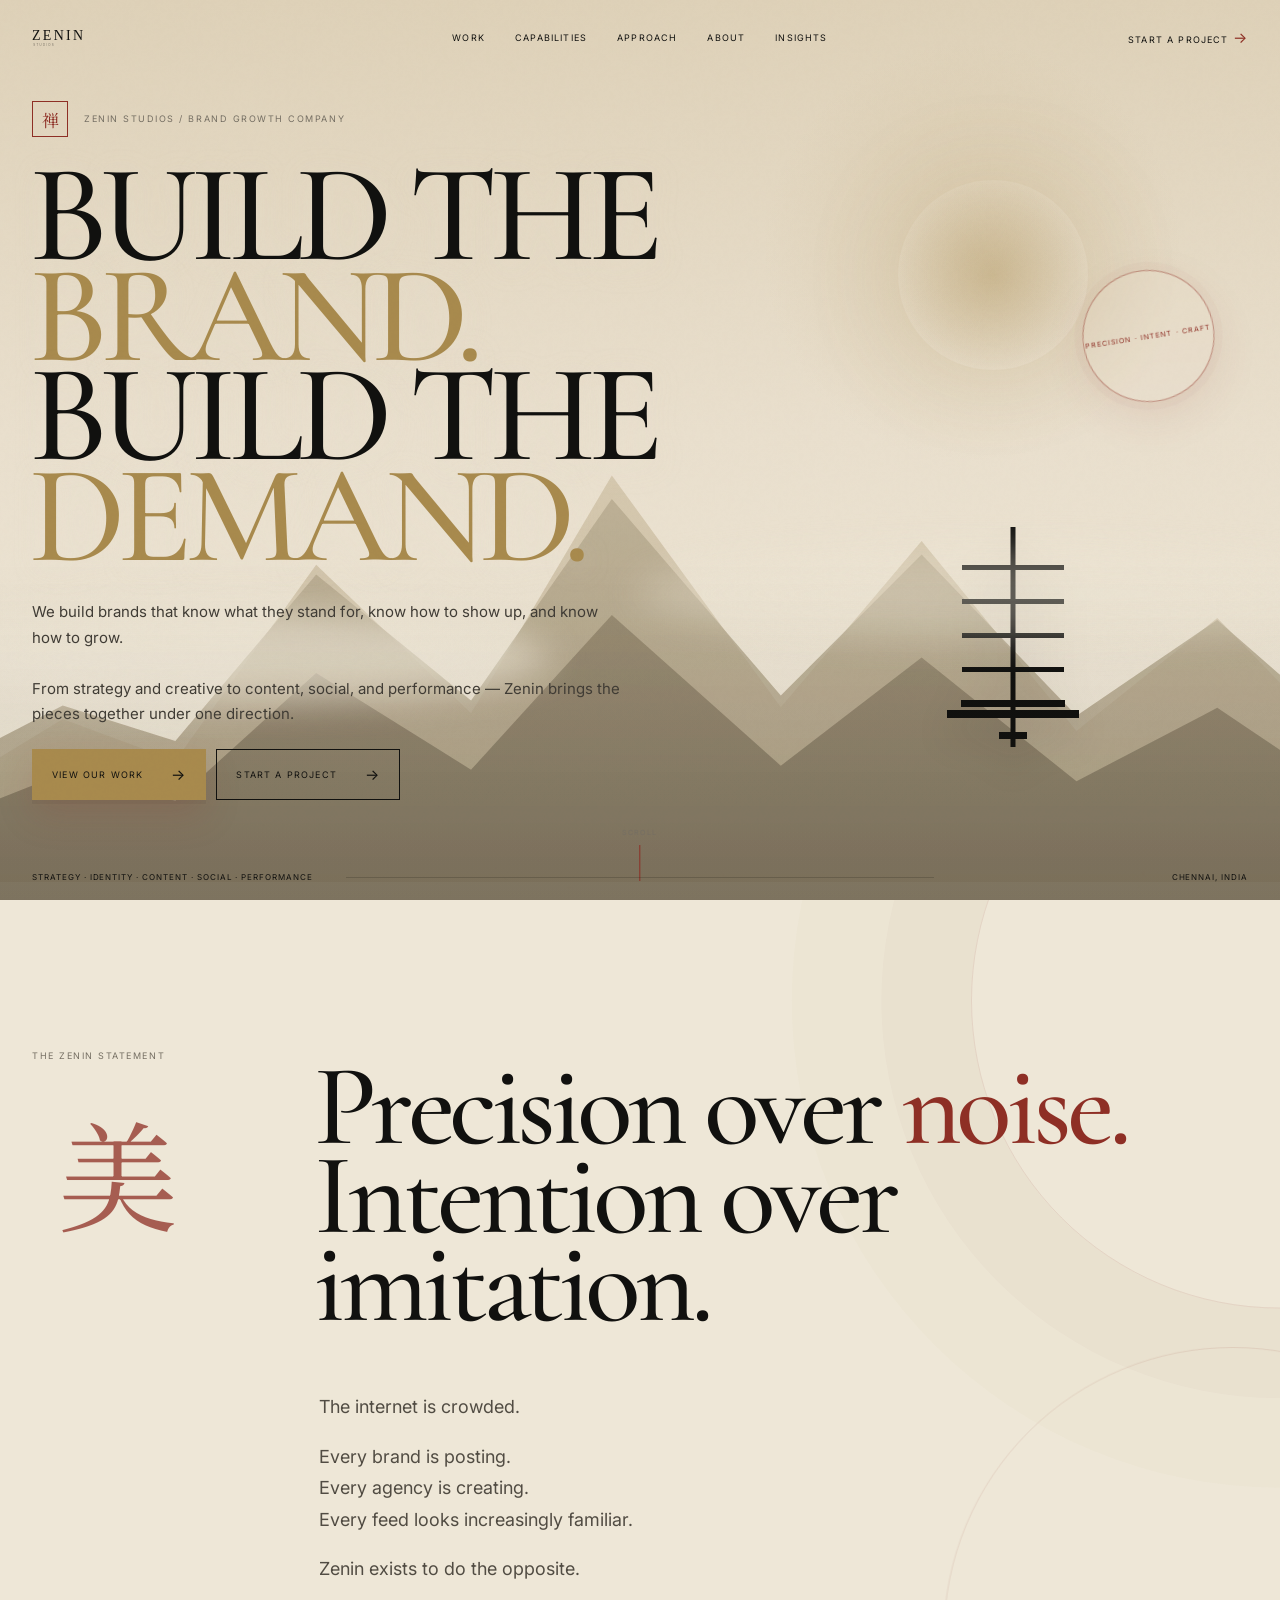
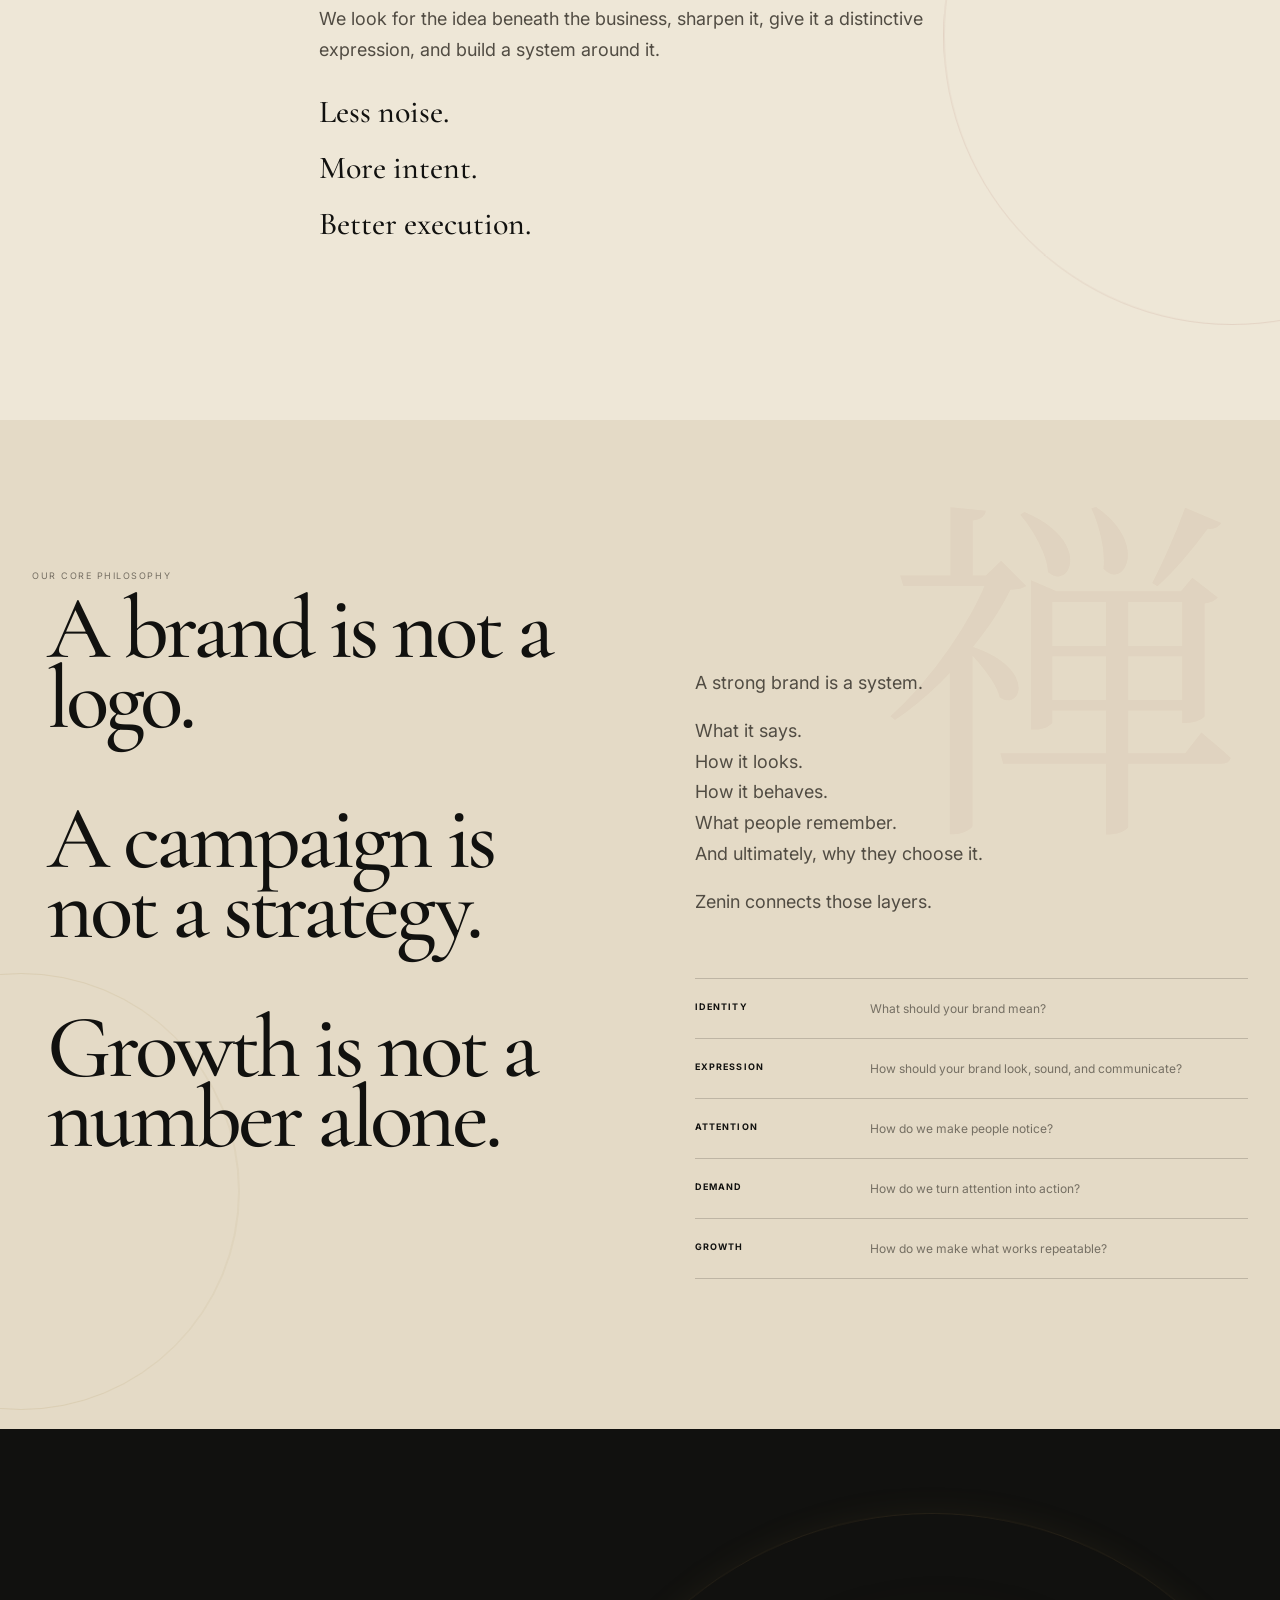
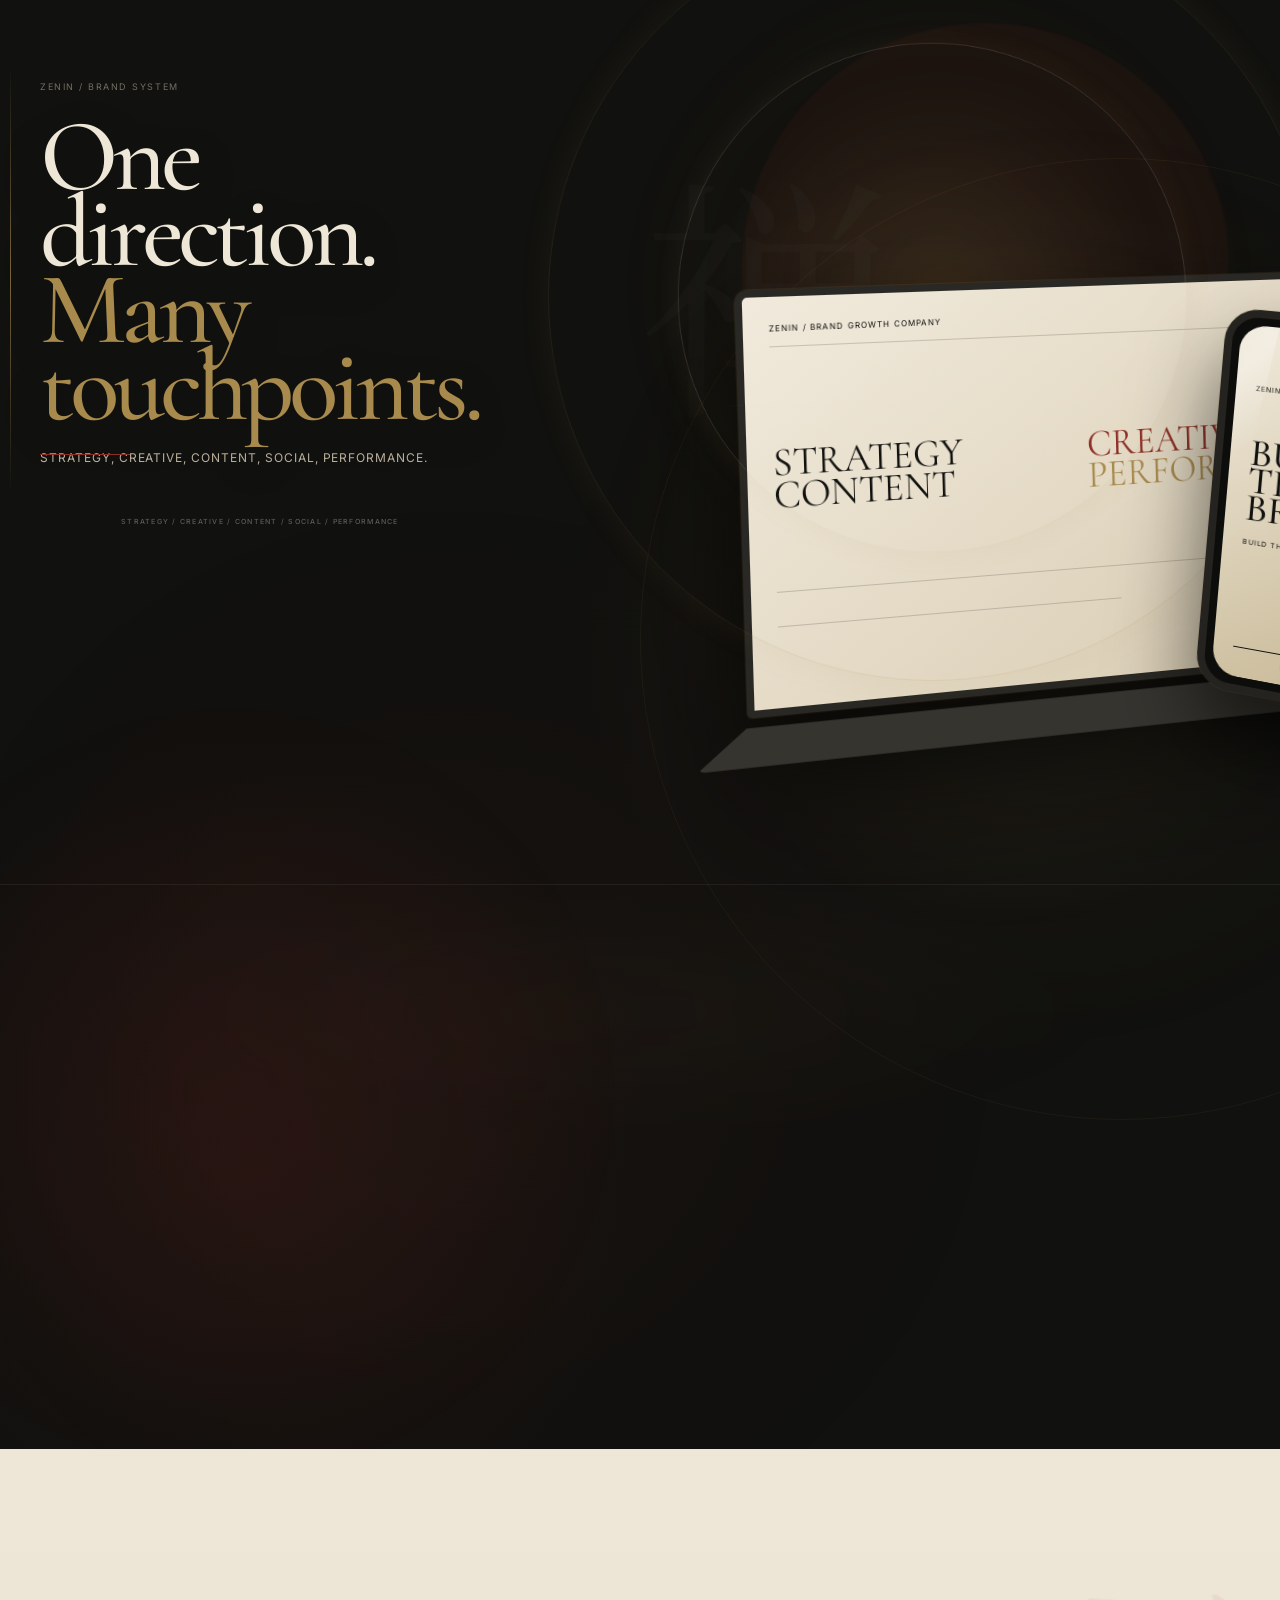
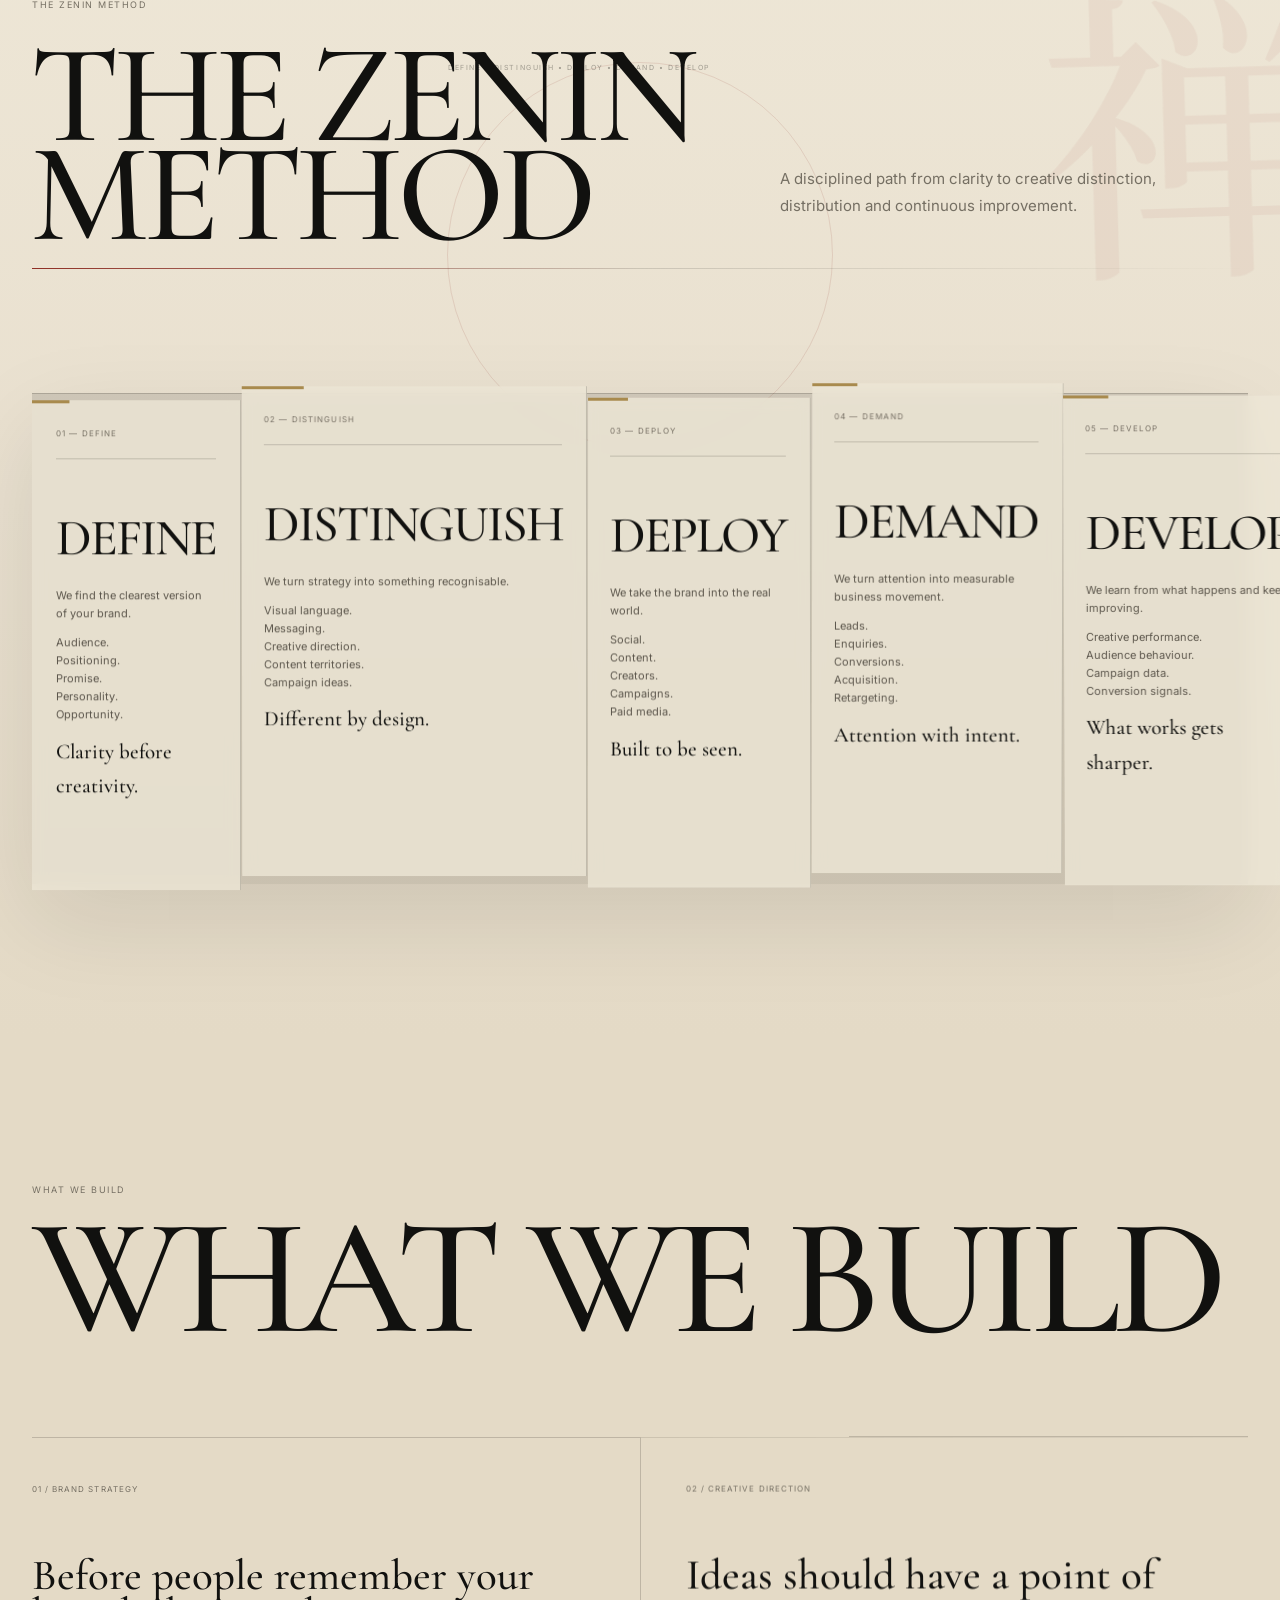
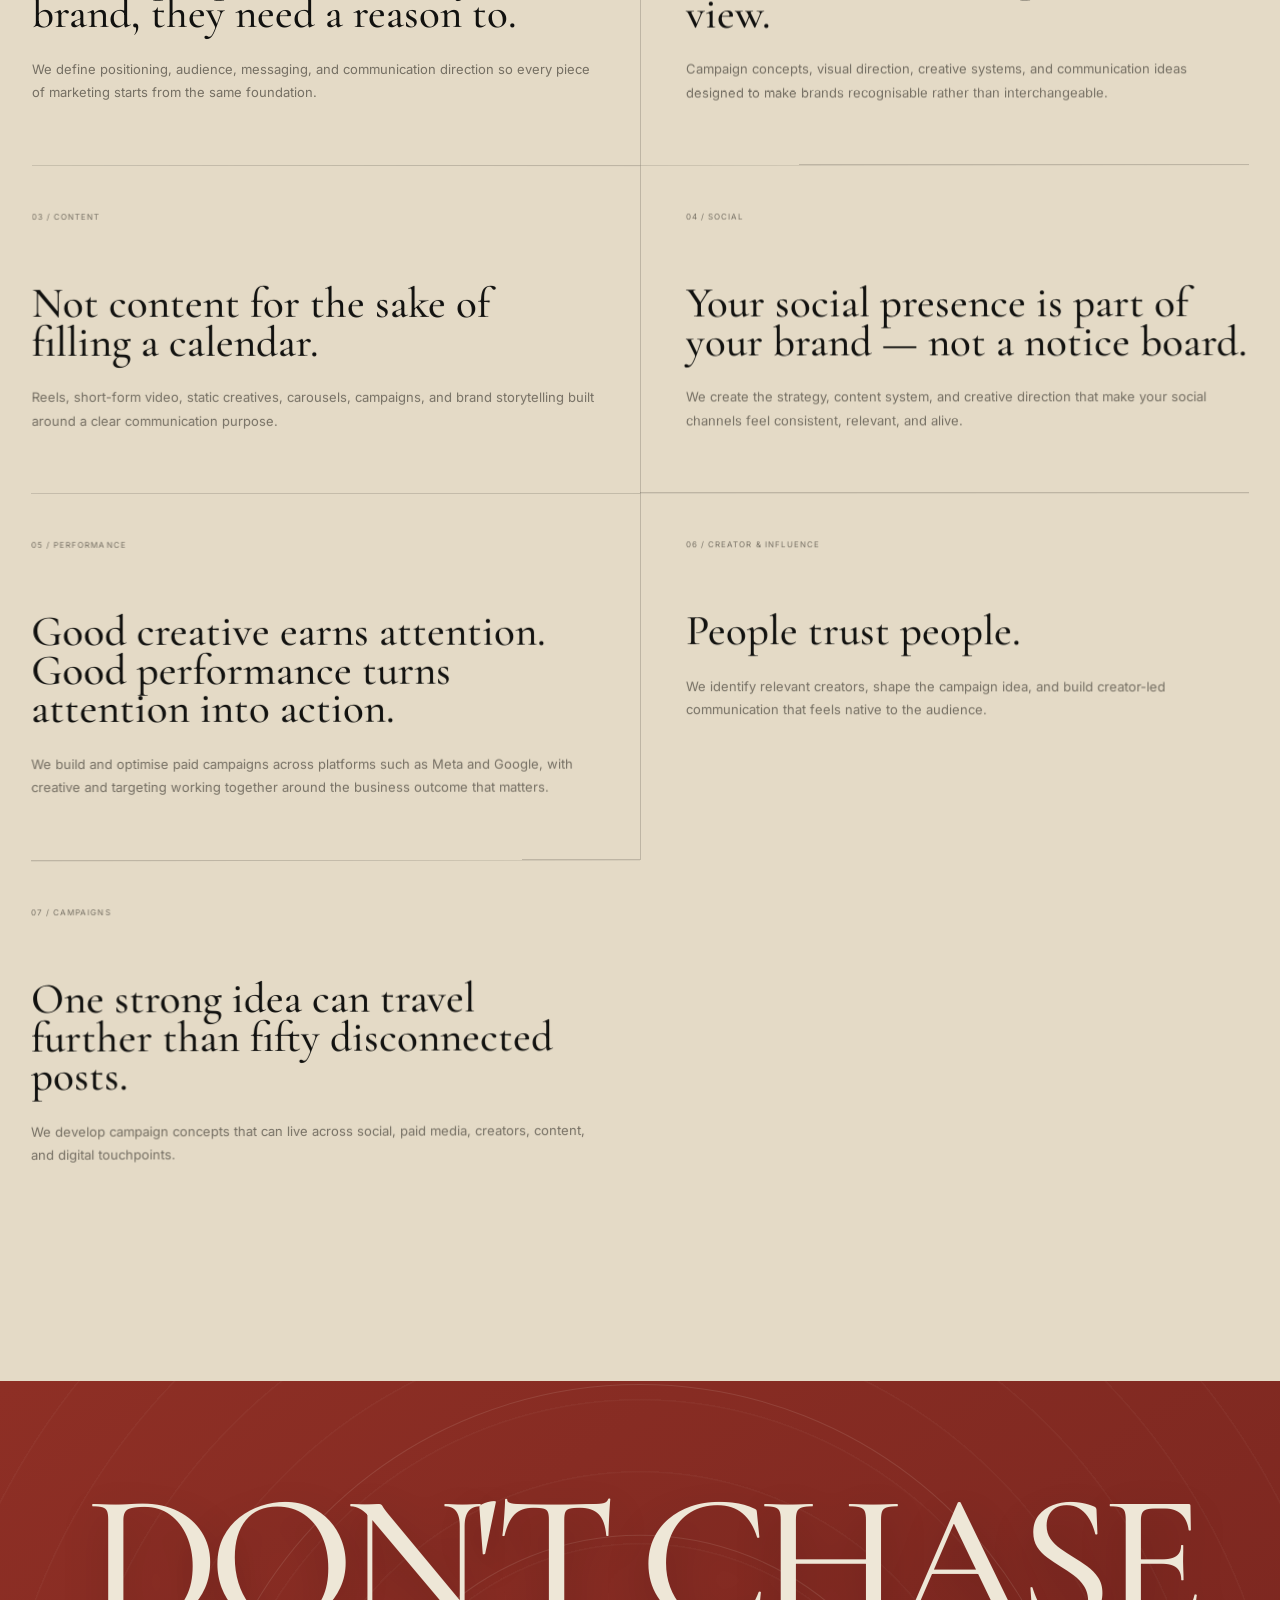
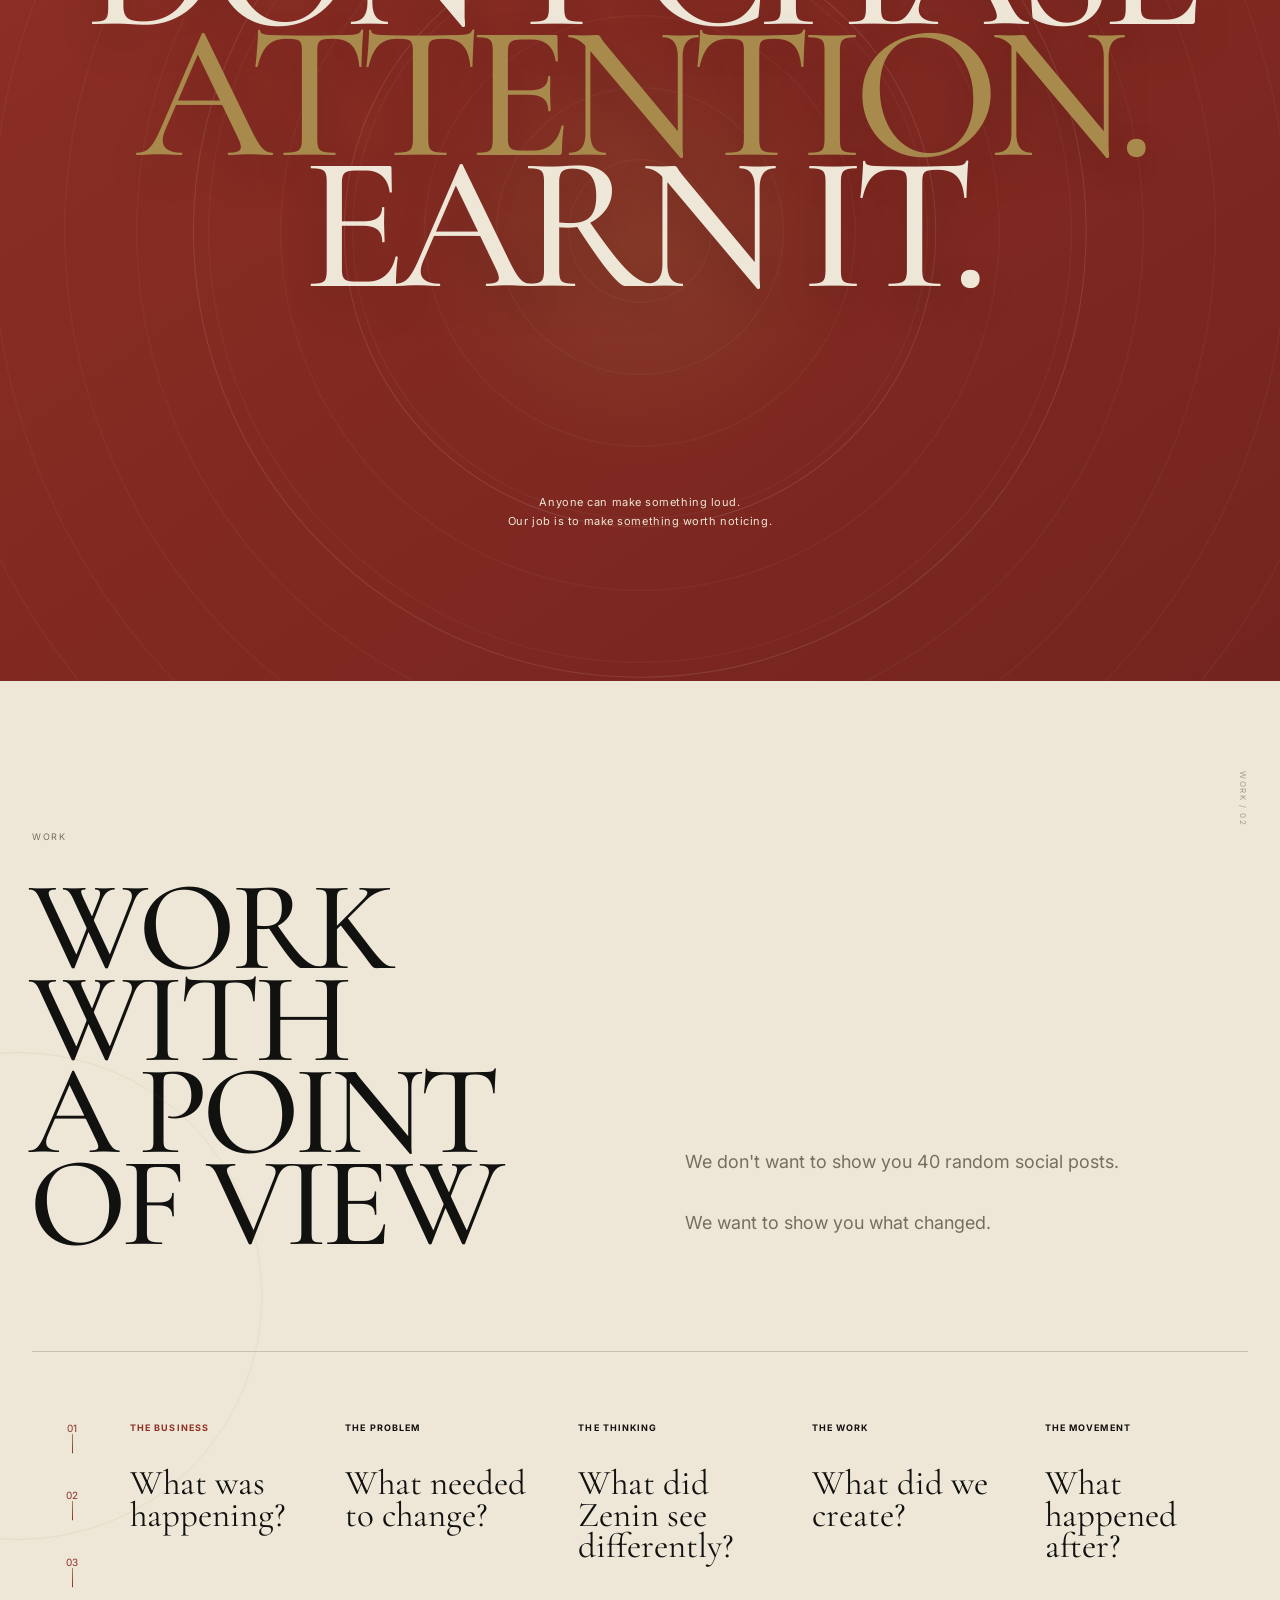
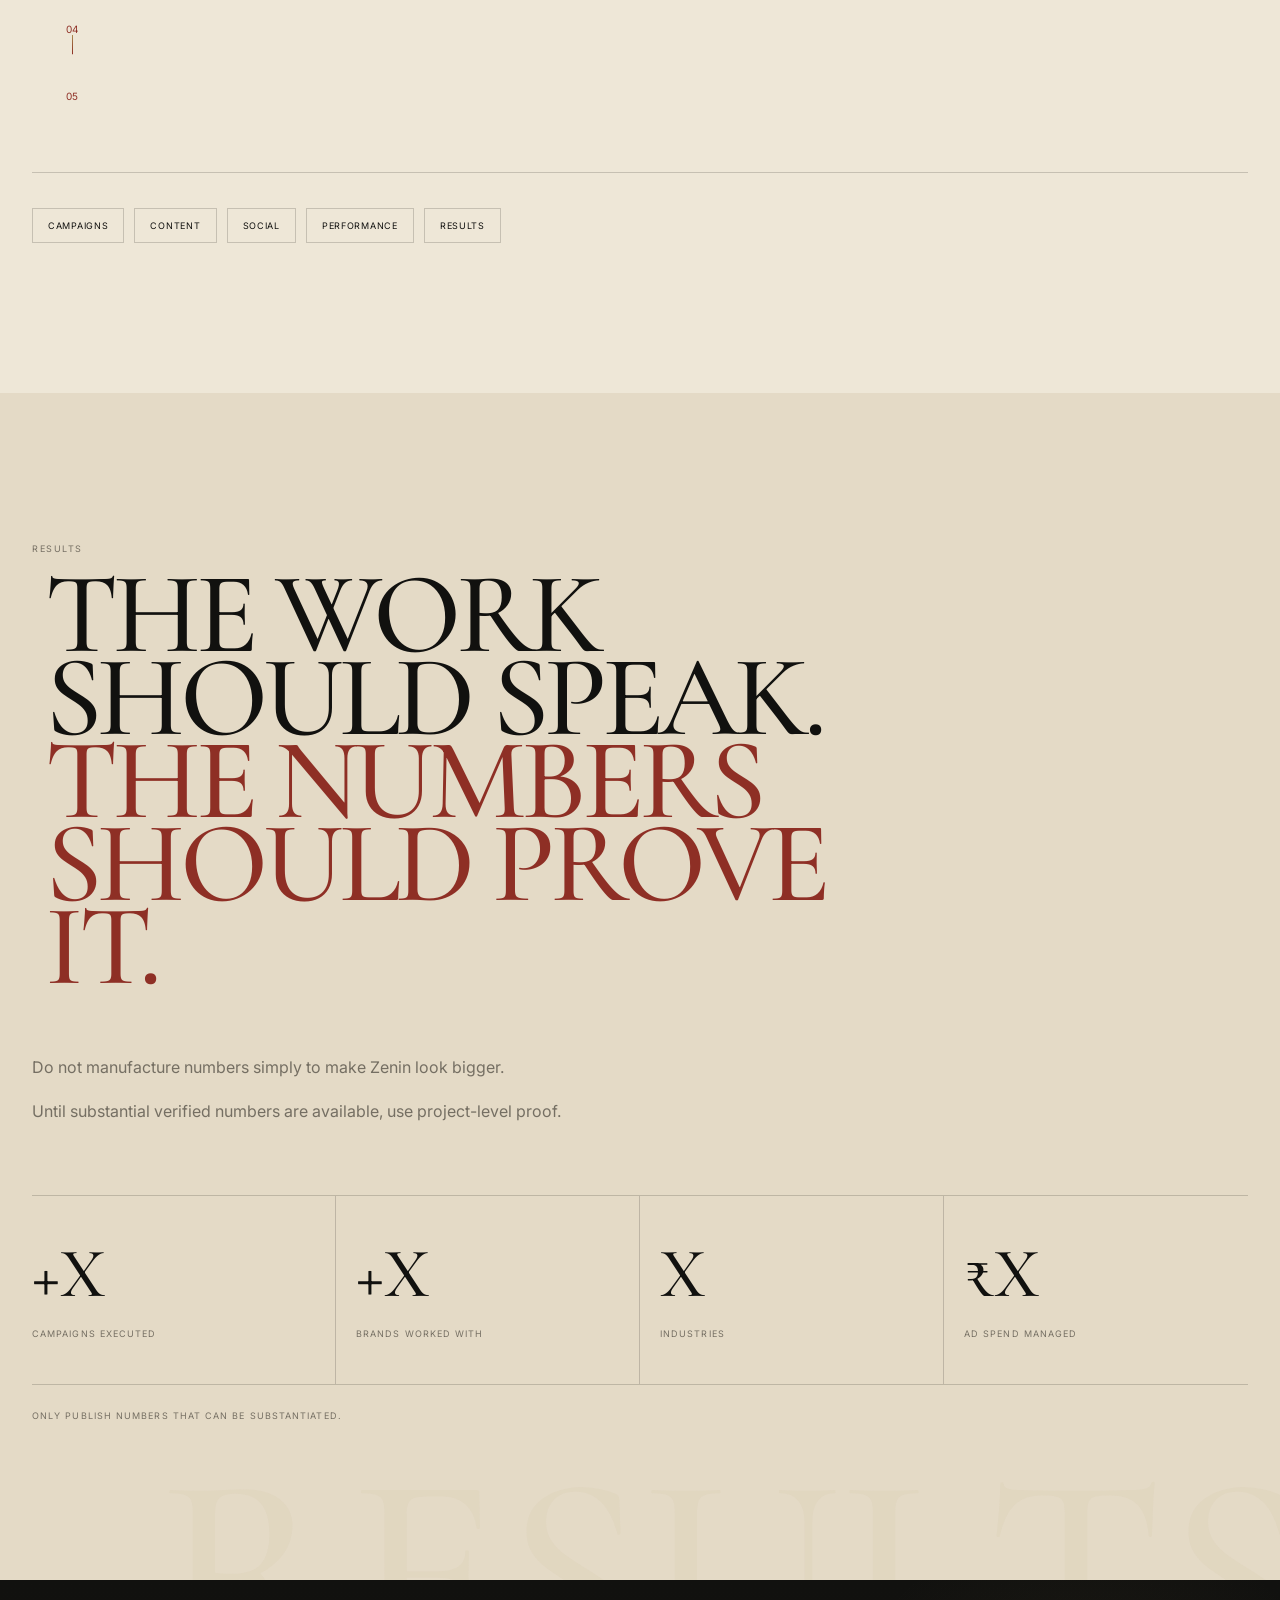
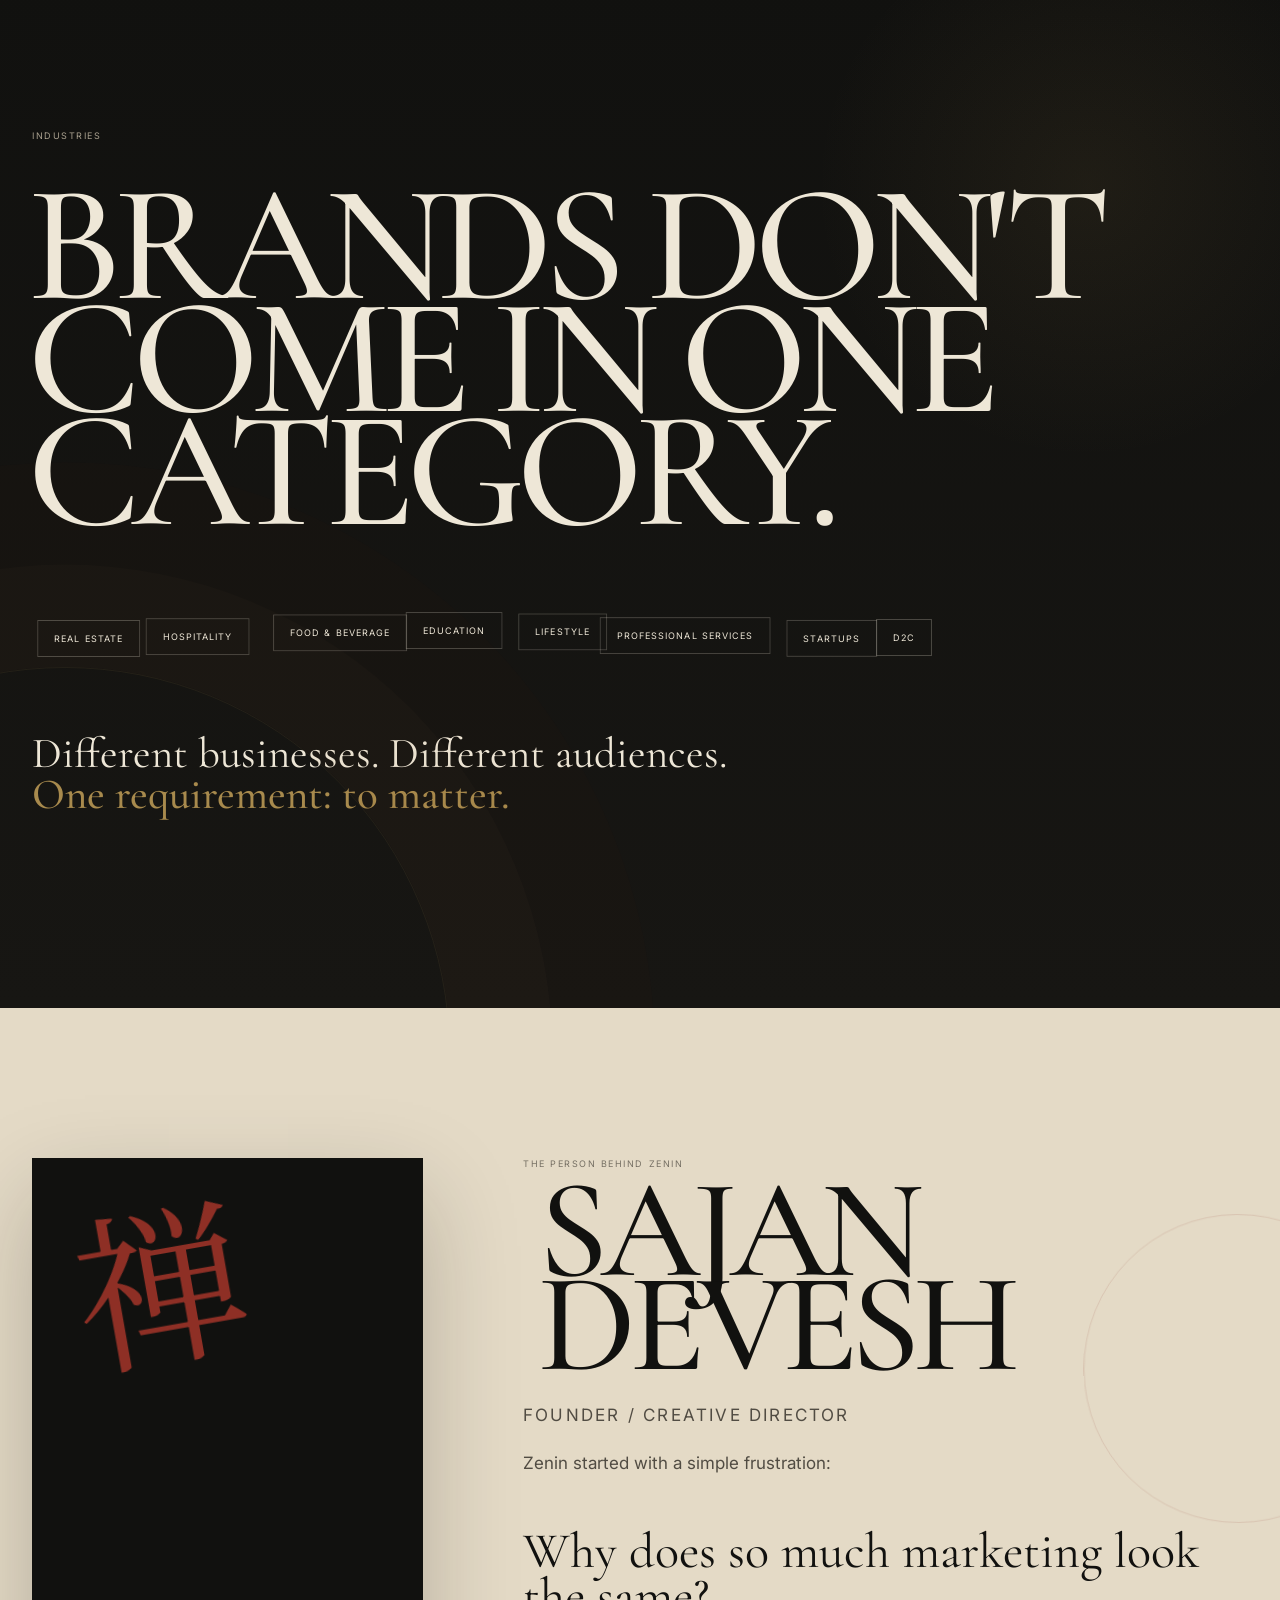
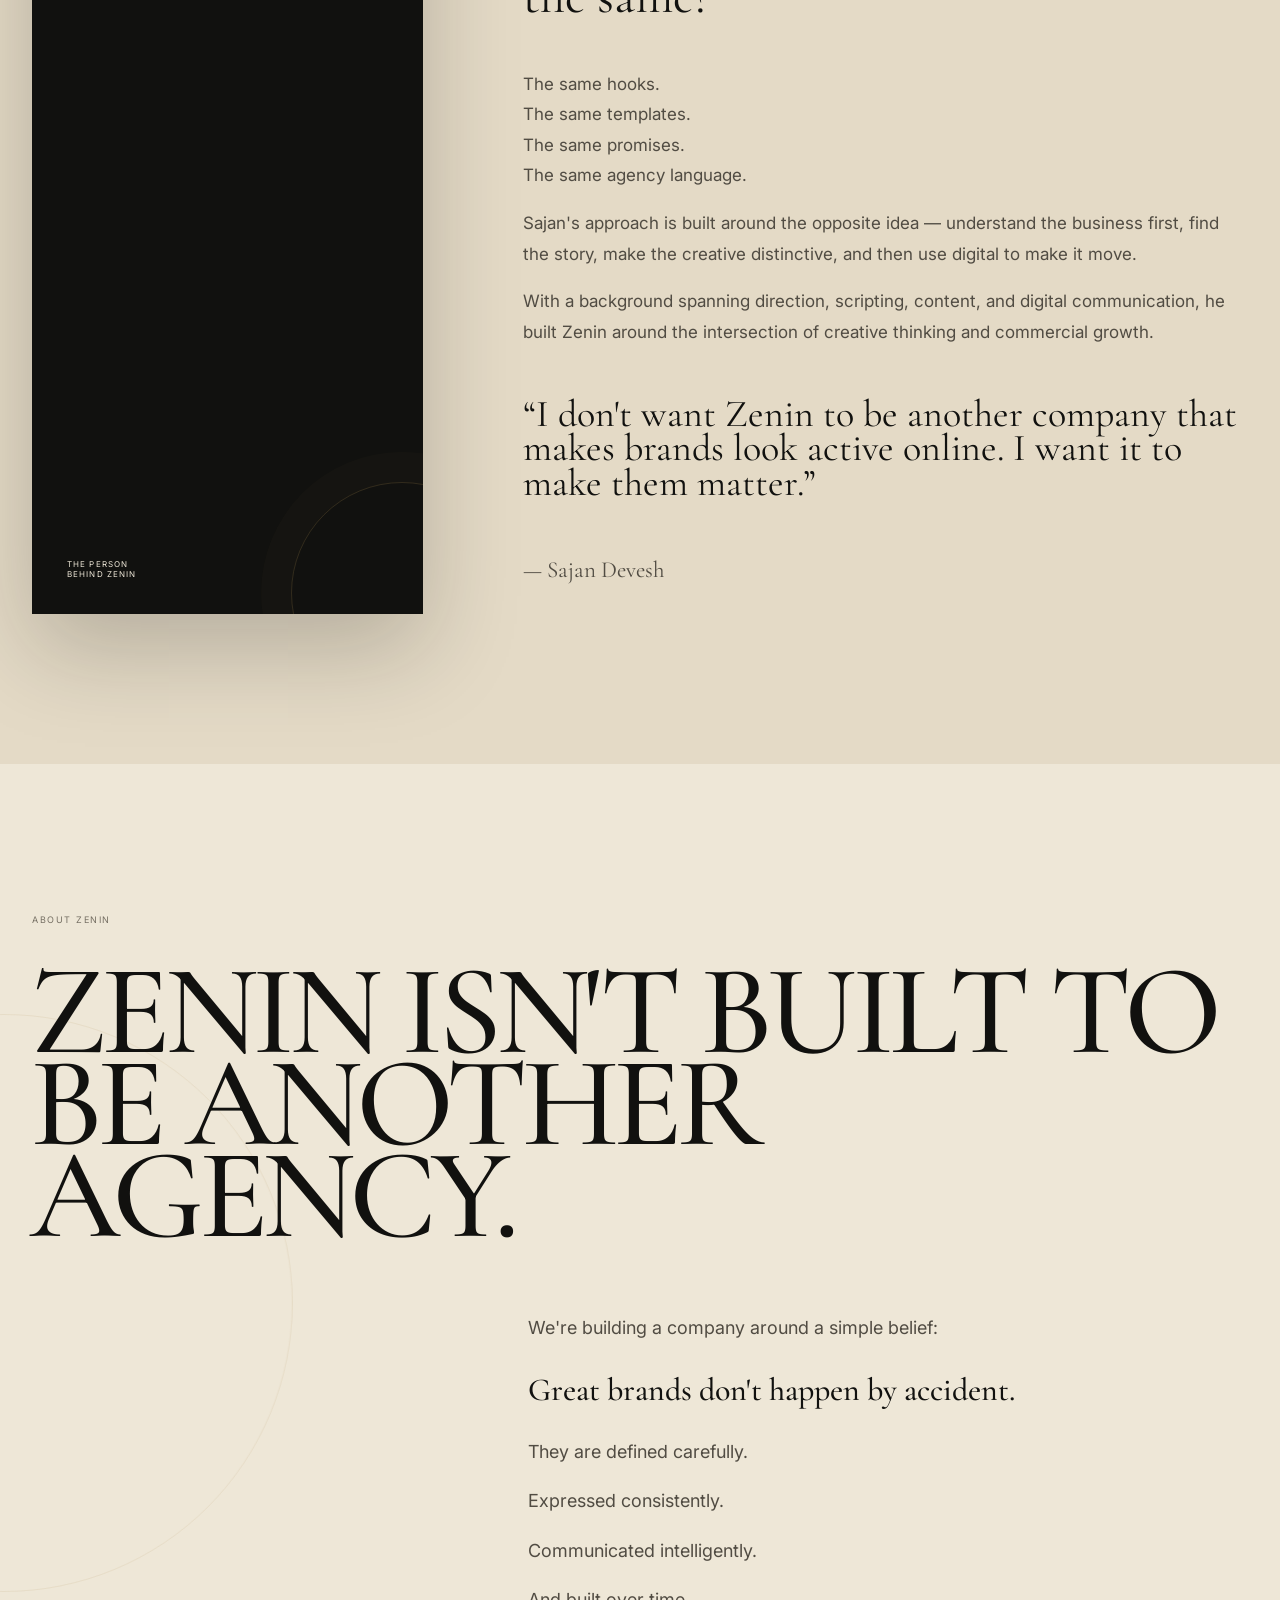
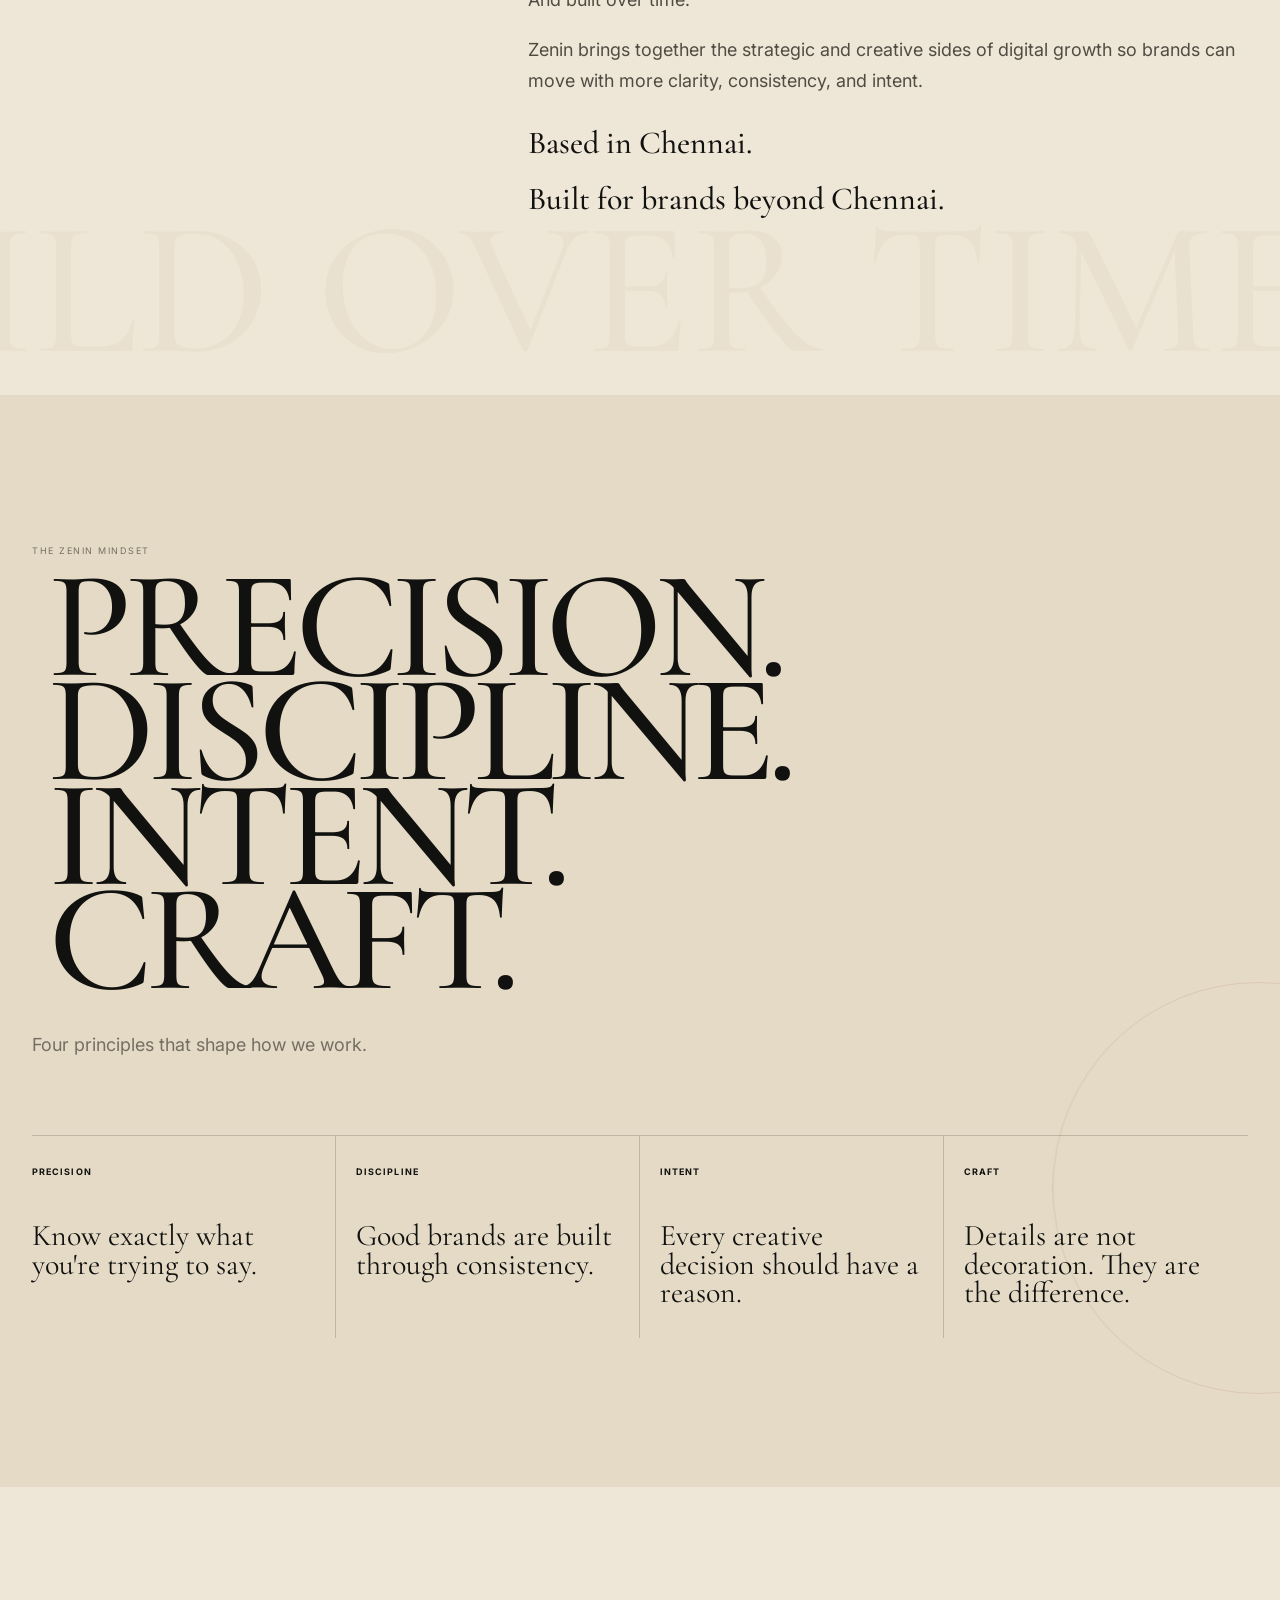
==== index.html @ afda7489 "Add files via upload" ====
<!doctype html>
<html lang="en">
<head>
<meta charset="utf-8">
<meta name="viewport" content="width=device-width,initial-scale=1">
<meta name="description" content="ZENIN STUDIOS — Brand Growth Company. Strategy, creative, content, social and performance.">
<title>ZENIN STUDIOS — Brand Growth Company</title>
<link rel="preconnect" href="https://fonts.googleapis.com">
<link rel="preconnect" href="https://fonts.gstatic.com" crossorigin>
<link href="https://fonts.googleapis.com/css2?family=Cormorant+Garamond:wght@400;500;600;700&family=Inter:wght@400;500;600&family=Noto+Serif+JP:wght@400;500;600&display=swap" rel="stylesheet">
<link rel="stylesheet" href="assets/styles.css">
</head>
<body>
<div class="grain" aria-hidden="true"></div><div class="progress" aria-hidden="true"></div>
<header class="nav">
  <a class="brand" href="#top" aria-label="Zenin Studios home"><img src="assets/logo.svg" alt="ZENIN STUDIOS"></a>
  <nav class="navlinks" aria-label="Primary navigation">
    <a href="#work">Work</a><a href="#capabilities">Capabilities</a><a href="#approach">Approach</a><a href="#about">About</a><a href="#insights">Insights</a>
  </nav>
  <a class="navcta" href="#contact">Start a Project <span>→</span></a>
  <button class="menu" aria-label="Open menu" aria-expanded="false">☰</button>
</header>
<nav class="mobileMenu" aria-label="Mobile navigation">
  <a href="#work">Work</a><a href="#capabilities">Capabilities</a><a href="#approach">Approach</a><a href="#about">About</a><a href="#insights">Insights</a><a href="#contact">Start a Project →</a>
</nav>
<main id="top">
<section class="hero" data-scene>
  <div class="heroScene" aria-hidden="true"><div class="sun"></div><div class="mountain mountain-back"></div><div class="mountain mountain-mid"></div><div class="mountain mountain-front"></div><div class="temple"><span></span><i></i></div><div class="mist mist-a"></div><div class="mist mist-b"></div></div>
  <div class="heroInner reveal">
    <div class="heroKicker"><span class="seal">禅</span><span class="eyebrow">ZENIN STUDIOS / BRAND GROWTH COMPANY</span></div>
    <h1>BUILD THE <span class="gold">BRAND.</span><span>BUILD THE <span class="gold">DEMAND.</span></span></h1>
    <p class="heroSub">We build brands that know what they stand for, know how to show up, and know how to grow.<br><br>From strategy and creative to content, social, and performance — Zenin brings the pieces together under one direction.</p>
    <div class="heroActions"><a class="btn gold" href="#work">VIEW OUR WORK <b>→</b></a><a class="btn" href="#contact">START A PROJECT <b>→</b></a></div>
  </div>
  <div class="heroSeal" aria-hidden="true">PRECISION · INTENT · CRAFT</div>
  <div class="heroBottom"><span>Strategy · Identity · Content · Social · Performance</span><span class="line"></span><span>Chennai, India</span></div>
  <div class="scrollCue" aria-hidden="true"><span>SCROLL</span><i></i></div>
</section>

<section class="section manifesto" id="insights">
  <div class="wrap"><div class="manifestoGrid"><div><div class="eyebrow">The Zenin Statement</div><div class="verticalMark">美</div></div><div><h2>Precision over <em>noise.</em><br>Intention over imitation.</h2><p>The internet is crowded.</p><p>Every brand is posting.<br>Every agency is creating.<br>Every feed looks increasingly familiar.</p><p>Zenin exists to do the opposite.</p><p>We look for the idea beneath the business, sharpen it, give it a distinctive expression, and build a system around it.</p><p><strong>Less noise.<br>More intent.<br>Better execution.</strong></p></div></div></div>
</section>

<section class="section statement">
  <div class="wrap"><div class="statementGrid"><div><div class="eyebrow">Our Core Philosophy</div><h2>A brand is not a logo.<br><br>A campaign is not a strategy.<br><br>Growth is not a number alone.</h2></div><div class="statementCopy"><p>A strong brand is a system.</p><p>What it says.<br>How it looks.<br>How it behaves.<br>What people remember.<br>And ultimately, why they choose it.</p><p>Zenin connects those layers.</p><div class="principles"><div class="principle"><b>IDENTITY</b><span>What should your brand mean?</span></div><div class="principle"><b>EXPRESSION</b><span>How should your brand look, sound, and communicate?</span></div><div class="principle"><b>ATTENTION</b><span>How do we make people notice?</span></div><div class="principle"><b>DEMAND</b><span>How do we turn attention into action?</span></div><div class="principle"><b>GROWTH</b><span>How do we make what works repeatable?</span></div></div></div></div></div>
</section>

<section class="systemScene" aria-label="Zenin brand system in motion">
  <div class="systemBackdrop" aria-hidden="true"><div class="redSun"></div><div class="waterLine w1"></div></div>
  <div class="systemSticky">
    <div class="systemIntro"><div class="eyebrow">Zenin / Brand System</div><h2>One direction.<br><span class="gold">Many touchpoints.</span></h2><p>Strategy, creative, content, social, performance.</p></div>
    <div class="deviceComposition" aria-hidden="true">
      <div class="laptop"><div class="laptopScreen"><div class="screenTop">ZENIN / BRAND GROWTH COMPANY</div><div class="screenGrid"><span>STRATEGY</span><span>CREATIVE</span><span>CONTENT</span><span>PERFORMANCE</span></div><div class="screenLine"></div><div class="screenLine short"></div></div><div class="laptopBase"></div></div>
      <div class="phone"><div class="phoneNotch"></div><div class="phoneScreen"><span class="screenKicker">ZENIN</span><strong>BUILD THE<br>BRAND.</strong><small>BUILD THE DEMAND.</small><i></i></div></div>
      <div class="orbit orbitOne"></div><div class="orbit orbitTwo"></div>
    </div>
  </div>
</section>

<section class="section method" id="approach">
  <div class="wrap"><div class="methodTop"><div><div class="eyebrow">The Zenin Method</div><h2>THE ZENIN<br>METHOD</h2></div><p class="methodIntro">A disciplined path from clarity to creative distinction, distribution and continuous improvement.</p></div><div class="steps">
    <article class="step"><div class="num">01 — DEFINE</div><h3>DEFINE</h3><p>We find the clearest version of your brand.</p><p>Audience.<br>Positioning.<br>Promise.<br>Personality.<br>Opportunity.</p><p><strong>Clarity before creativity.</strong></p></article>
    <article class="step"><div class="num">02 — DISTINGUISH</div><h3>DISTINGUISH</h3><p>We turn strategy into something recognisable.</p><p>Visual language.<br>Messaging.<br>Creative direction.<br>Content territories.<br>Campaign ideas.</p><p><strong>Different by design.</strong></p></article>
    <article class="step"><div class="num">03 — DEPLOY</div><h3>DEPLOY</h3><p>We take the brand into the real world.</p><p>Social.<br>Content.<br>Creators.<br>Campaigns.<br>Paid media.</p><p><strong>Built to be seen.</strong></p></article>
    <article class="step"><div class="num">04 — DEMAND</div><h3>DEMAND</h3><p>We turn attention into measurable business movement.</p><p>Leads.<br>Enquiries.<br>Conversions.<br>Acquisition.<br>Retargeting.</p><p><strong>Attention with intent.</strong></p></article>
    <article class="step"><div class="num">05 — DEVELOP</div><h3>DEVELOP</h3><p>We learn from what happens and keep improving.</p><p>Creative performance.<br>Audience behaviour.<br>Campaign data.<br>Conversion signals.</p><p><strong>What works gets sharper.</strong></p></article>
  </div></div>
</section>

<section class="section capabilities" id="capabilities"><div class="wrap"><div class="eyebrow">What We Build</div><h2>WHAT WE BUILD</h2><div class="capGrid">
<article class="cap"><span class="index">01 / BRAND STRATEGY</span><h3>Before people remember your brand, they need a reason to.</h3><p>We define positioning, audience, messaging, and communication direction so every piece of marketing starts from the same foundation.</p></article>
<article class="cap"><span class="index">02 / CREATIVE DIRECTION</span><h3>Ideas should have a point of view.</h3><p>Campaign concepts, visual direction, creative systems, and communication ideas designed to make brands recognisable rather than interchangeable.</p></article>
<article class="cap"><span class="index">03 / CONTENT</span><h3>Not content for the sake of filling a calendar.</h3><p>Reels, short-form video, static creatives, carousels, campaigns, and brand storytelling built around a clear communication purpose.</p></article>
<article class="cap"><span class="index">04 / SOCIAL</span><h3>Your social presence is part of your brand — not a notice board.</h3><p>We create the strategy, content system, and creative direction that make your social channels feel consistent, relevant, and alive.</p></article>
<article class="cap"><span class="index">05 / PERFORMANCE</span><h3>Good creative earns attention. Good performance turns attention into action.</h3><p>We build and optimise paid campaigns across platforms such as Meta and Google, with creative and targeting working together around the business outcome that matters.</p></article>
<article class="cap"><span class="index">06 / CREATOR &amp; INFLUENCE</span><h3>People trust people.</h3><p>We identify relevant creators, shape the campaign idea, and build creator-led communication that feels native to the audience.</p></article>
<article class="cap"><span class="index">07 / CAMPAIGNS</span><h3>One strong idea can travel further than fifty disconnected posts.</h3><p>We develop campaign concepts that can live across social, paid media, creators, content, and digital touchpoints.</p></article>
</div></div></section>

<section class="bigquote"><div class="quoteTexture" aria-hidden="true"></div><p>DON'T CHASE<br><span>ATTENTION.</span><br>EARN IT.</p><small>Anyone can make something loud.<br>Our job is to make something worth noticing.</small></section>

<section class="section work" id="work"><div class="wrap"><div class="workHeader"><div><div class="eyebrow">Work</div><h2>WORK WITH<br>A POINT OF VIEW</h2></div><p>We don't want to show you 40 random social posts.<br><br>We want to show you what changed.</p></div><div class="workStory"><div class="storyRail"><span>01</span><i></i><span>02</span><i></i><span>03</span><i></i><span>04</span><i></i><span>05</span></div><div class="storyWords"><div><b>THE BUSINESS</b><span>What was happening?</span></div><div><b>THE PROBLEM</b><span>What needed to change?</span></div><div><b>THE THINKING</b><span>What did Zenin see differently?</span></div><div><b>THE WORK</b><span>What did we create?</span></div><div><b>THE MOVEMENT</b><span>What happened after?</span></div></div></div><div class="workTags"><span>Campaigns</span><span>Content</span><span>Social</span><span>Performance</span><span>Results</span></div></div></section>

<section class="section proof"><div class="wrap"><div class="proofIntro"><div class="eyebrow">Results</div><h2>THE WORK SHOULD SPEAK.<br><em>THE NUMBERS SHOULD PROVE IT.</em></h2><p>Do not manufacture numbers simply to make Zenin look bigger.</p><p>Until substantial verified numbers are available, use project-level proof.</p></div><div class="proofGrid"><div class="proofItem"><strong>+X</strong><span>Campaigns executed</span></div><div class="proofItem"><strong>+X</strong><span>Brands worked with</span></div><div class="proofItem"><strong>X</strong><span>Industries</span></div><div class="proofItem"><strong>₹X</strong><span>Ad spend managed</span></div></div><p class="proofNote">Only publish numbers that can be substantiated.</p></div></section>

<section class="section industries"><div class="wrap"><div class="eyebrow">Industries</div><h2 class="display">BRANDS DON'T<br>COME IN ONE<br>CATEGORY.</h2><div class="industryLine"><span>REAL ESTATE</span><span>HOSPITALITY</span><span>FOOD &amp; BEVERAGE</span><span>EDUCATION</span><span>LIFESTYLE</span><span>PROFESSIONAL SERVICES</span><span>STARTUPS</span><span>D2C</span></div><p class="industryEnd">Different businesses. Different audiences.<br><strong>One requirement: to matter.</strong></p></div></section>

<section class="section founder" id="about"><div class="wrap founderGrid"><div class="founderMark"><div class="founderSeal">禅</div><span>THE PERSON<br>BEHIND ZENIN</span></div><div class="founderCopy"><div class="eyebrow">The Person Behind Zenin</div><h2>SAJAN<br>DEVESH</h2><p class="role">Founder / Creative Director</p><p>Zenin started with a simple frustration:</p><blockquote>Why does so much marketing look the same?</blockquote><p>The same hooks.<br>The same templates.<br>The same promises.<br>The same agency language.</p><p>Sajan's approach is built around the opposite idea — understand the business first, find the story, make the creative distinctive, and then use digital to make it move.</p><p>With a background spanning direction, scripting, content, and digital communication, he built Zenin around the intersection of creative thinking and commercial growth.</p><blockquote class="founderQuote">“I don't want Zenin to be another company that makes brands look active online. I want it to make them matter.”</blockquote><p class="signature">— Sajan Devesh</p></div></div></section>

<section class="section aboutBlock"><div class="wrap"><div class="eyebrow">About Zenin</div><h2>ZENIN ISN'T BUILT TO BE ANOTHER AGENCY.</h2><div class="aboutText"><p>We're building a company around a simple belief:</p><strong>Great brands don't happen by accident.</strong><p>They are defined carefully.</p><p>Expressed consistently.</p><p>Communicated intelligently.</p><p>And built over time.</p><p>Zenin brings together the strategic and creative sides of digital growth so brands can move with more clarity, consistency, and intent.</p><p><strong>Based in Chennai.<br>Built for brands beyond Chennai.</strong></p></div></div></section>

<section class="section mindset"><div class="wrap"><div class="eyebrow">The Zenin Mindset</div><h2>PRECISION.<br>DISCIPLINE.<br>INTENT.<br>CRAFT.</h2><p>Four principles that shape how we work.</p><div class="mindsetGrid"><div><b>PRECISION</b><span>Know exactly what you're trying to say.</span></div><div><b>DISCIPLINE</b><span>Good brands are built through consistency.</span></div><div><b>INTENT</b><span>Every creative decision should have a reason.</span></div><div><b>CRAFT</b><span>Details are not decoration. They are the difference.</span></div></div></div></section>

<section class="section faq" id="faq"><div class="wrap"><div class="eyebrow">FAQ</div><h2>QUESTIONS<br>WORTH ASKING.</h2><div class="faqGrid">
<div class="faqItem" data-faq><button aria-expanded="false">Do you only manage social media?<span>+</span></button><div class="faqAnswer"><p>No.<br><br>Social is one part of what we do. We work across strategy, creative, content, social, campaigns, and performance depending on what the brand actually needs.</p></div></div>
<div class="faqItem" data-faq><button aria-expanded="false">Are you a branding agency?<span>+</span></button><div class="faqAnswer"><p>Not exclusively.<br><br>We help define how a brand should communicate and then take that thinking into its digital presence, content, and marketing.</p></div></div>
<div class="faqItem" data-faq><button aria-expanded="false">Do you run paid advertising?<span>+</span></button><div class="faqAnswer"><p>Yes.<br><br>We build and manage performance campaigns across relevant digital platforms, with creative and targeting working together.</p></div></div>
<div class="faqItem" data-faq><button aria-expanded="false">Do you work with startups?<span>+</span></button><div class="faqAnswer"><p>Yes.<br><br>We work with businesses at different stages, provided there is a clear ambition and a willingness to build properly.</p></div></div>
<div class="faqItem" data-faq><button aria-expanded="false">Do you offer fixed packages?<span>+</span></button><div class="faqAnswer"><p>We don't believe every business needs the same marketing system.<br><br>We start with the objective, identify what is required, and build the engagement around it.</p></div></div>
<div class="faqItem" data-faq><button aria-expanded="false">How do we start?<span>+</span></button><div class="faqAnswer"><p>Tell us what you're building, where you are today, and where you want to go.<br><br>We'll take it from there.</p></div></div>
</div></div></section>

<section class="section cta" id="contact"><div class="ctaInner"><div class="eyebrow">Start a Conversation</div><h2>WHAT ARE<br>YOU <em>BUILDING?</em></h2><div class="ctaList"><span>A new brand.</span><span>A growing business.</span><span>A bigger presence.</span><span>A better way of being seen.</span></div><p>Whatever the next stage is —</p><strong>Let's build it properly.</strong><a class="btn light" href="mailto:gensnoah4110@gmail.com?subject=Zenin%20Studios%20Project%20Enquiry&body=Hello%20Zenin%20Studios%2C%0A%0AI%27d%20like%20to%20start%20a%20conversation%20about%20a%20project.%0A%0AHere%20are%20the%20details%3A%0A%0A1.%20Name%3A%0A2.%20Company%20%2F%20Brand%3A%0A3.%20Website%20%28if%20any%29%3A%0A4.%20What%20are%20you%20building%3F%0A5.%20What%20do%20you%20need%20help%20with%3F%0A%20%20%20%5B%5D%20Brand%20Strategy%0A%20%20%20%5B%5D%20Creative%20Direction%0A%20%20%20%5B%5D%20Content%0A%20%20%20%5B%5D%20Social%0A%20%20%20%5B%5D%20Performance%0A%20%20%20%5B%5D%20Creator%20%26%20Influence%0A%20%20%20%5B%5D%20Campaign%0A6.%20What%20is%20the%20main%20goal%3F%0A7.%20Target%20audience%3A%0A8.%20Current%20challenge%3A%0A9.%20Expected%20timeline%3A%0A10.%20Budget%20range%20%28optional%29%3A%0A11.%20Anything%20else%20we%20should%20know%3F%0A%0AThank%20you.%0A%0ARegards%2C%0A">START A CONVERSATION <b>→</b></a><small>No sales pitch. Just a conversation about the brand.</small></div></section>
</main>
<footer class="footer"><div><strong>ZENIN STUDIOS</strong><span>Brand Growth Company</span></div><nav><a href="#work">Work</a><a href="#capabilities">Capabilities</a><a href="#approach">Approach</a><a href="#about">About</a><a href="#contact">Email</a></nav><div class="right">Strategy · Creative · Content · Social · Performance<br>Chennai, India<br><br>© 2026 Zenin Studios</div></footer>
<script src="assets/site.js"></script>
</body></html>
---- assets/styles.css ----
:root{--ink:#11110f;--paper:#eee7d7;--paper2:#e4dac6;--red:#8e2f25;--gold:#a88a4d;--muted:#756f63;--line:rgba(17,17,15,.18);--serif:'Cormorant Garamond',serif;--jp:'Noto Serif JP',serif;--sans:'Inter',sans-serif;--ease:cubic-bezier(.2,.8,.2,1)}*{box-sizing:border-box}html{scroll-behavior:smooth;background:var(--paper)}body{margin:0;background:var(--paper);color:var(--ink);font-family:var(--sans);overflow-x:hidden}.grain{position:fixed;inset:0;pointer-events:none;z-index:999;background-image:url("data:image/svg+xml,%3Csvg viewBox='0 0 180 180' xmlns='http://www.w3.org/2000/svg'%3E%3Cfilter id='n'%3E%3CfeTurbulence type='fractalNoise' baseFrequency='.8' numOctaves='4' stitchTiles='stitch'/%3E%3C/filter%3E%3Crect width='100%25' height='100%25' filter='url(%23n)' opacity='.13'/%3E%3C/svg%3E");mix-blend-mode:multiply;opacity:.18}.progress{position:fixed;z-index:1000;top:0;left:0;width:100%;height:2px;background:var(--red);transform-origin:left;transform:scaleX(0)}a{color:inherit;text-decoration:none}button{font:inherit;color:inherit}.nav{position:fixed;z-index:900;top:0;left:0;right:0;height:76px;padding:0 32px;display:grid;grid-template-columns:1fr auto 1fr;align-items:center;border-bottom:1px solid transparent;transition:background .35s,border-color .35s}.nav:after{content:"";position:absolute;inset:0;background:rgba(238,231,215,.72);backdrop-filter:blur(18px);-webkit-backdrop-filter:blur(18px);opacity:0;z-index:-1;transition:opacity .35s}.nav:hover:after{opacity:1}.brand img{width:116px;height:auto;display:block}.navlinks{display:flex;gap:30px;justify-content:center;font-size:9px;letter-spacing:.13em;text-transform:uppercase}.navlinks a,.navcta{transition:color .25s,transform .25s}.navlinks a:hover,.navcta:hover{color:var(--red)}.navcta{justify-self:end;font-size:9px;text-transform:uppercase;letter-spacing:.13em}.navcta span{color:var(--red);font-size:15px}.menu{display:none;background:none;border:0;font-size:21px;cursor:pointer}.mobileMenu{display:none}
.hero{height:100svh;min-height:720px;position:relative;display:flex;align-items:center;overflow:hidden;background:linear-gradient(#e8dfcc,#eee7d7 70%)}.heroScene{position:absolute;inset:0;transform-origin:center bottom;will-change:transform}.sun{position:absolute;width:190px;height:190px;border-radius:50%;right:15%;top:20%;background:rgba(168,138,77,.15);box-shadow:0 0 80px rgba(168,138,77,.12)}.mountain{position:absolute;left:-5%;right:-5%;bottom:-3%;height:66%;clip-path:polygon(0 78%,9% 65%,17% 72%,27% 39%,38% 64%,48% 24%,60% 63%,70% 35%,81% 67%,91% 48%,100% 70%,100% 100%,0 100%);will-change:transform}.mountain-back{background:#d4c6ab;opacity:.78}.mountain-mid{height:56%;bottom:2%;background:#bcae92;opacity:.72}.mountain-front{height:43%;bottom:-1%;background:#9c8e73;opacity:.6}.temple{position:absolute;right:16%;bottom:17%;width:125px;height:240px;will-change:transform}.temple:before,.temple:after,.temple span,.temple i{content:"";position:absolute;left:50%;transform:translateX(-50%);background:var(--ink)}.temple:before{width:5px;height:220px;bottom:0}.temple:after{width:104px;height:7px;bottom:40px;box-shadow:0 -34px 0 -1px var(--ink),0 -68px 0 -1px var(--ink),0 -102px 0 -1px var(--ink),0 -136px 0 -1px var(--ink)}.temple span{width:132px;height:8px;bottom:29px}.temple i{width:28px;height:7px;bottom:8px}.mist{position:absolute;height:90px;border-radius:50%;background:rgba(238,231,215,.66);filter:blur(18px);will-change:transform}.mist-a{width:48%;left:-5%;bottom:22%}.mist-b{width:55%;right:-8%;bottom:29%;opacity:.55}.heroInner{position:relative;z-index:5;width:min(1240px,calc(100% - 64px));margin:0 auto;padding-top:30px}.heroKicker{display:flex;align-items:center;gap:16px;margin-bottom:36px}.seal{width:36px;height:36px;border:1px solid var(--red);color:var(--red);display:grid;place-items:center;font-family:var(--jp);font-size:17px}.eyebrow{font-size:9px;line-height:1.3;letter-spacing:.17em;text-transform:uppercase;color:var(--muted)}.hero h1{font-family:var(--serif);font-size:clamp(86px,12.2vw,190px);font-weight:500;line-height:.72;letter-spacing:-.055em;margin:0;max-width:1100px}.hero h1>span{display:block}.gold{color:var(--gold)}.heroSub{max-width:590px;margin:42px 0 30px;font-size:15px;line-height:1.7;color:#514c43}.heroActions{display:flex;gap:10px}.btn{display:inline-flex;align-items:center;gap:28px;padding:15px 19px;border:1px solid var(--ink);font-size:9px;letter-spacing:.13em;text-transform:uppercase;transition:transform .3s var(--ease),background .3s,color .3s}.btn b{font-size:15px;font-weight:400}.btn:hover{transform:translateY(-3px);background:var(--ink);color:var(--paper)}.btn.gold{background:var(--gold);border-color:var(--gold)}.btn.gold:hover{background:var(--red);border-color:var(--red);color:var(--paper)}.heroSeal{position:absolute;z-index:4;right:6%;top:30%;width:132px;height:132px;border:1px solid rgba(142,47,37,.45);border-radius:50%;display:grid;place-items:center;text-align:center;font-size:7px;letter-spacing:.16em;color:var(--red);transform:rotate(-12deg);will-change:transform}.heroBottom{position:absolute;z-index:5;left:32px;right:32px;bottom:24px;display:grid;grid-template-columns:1fr 2fr 1fr;gap:20px;align-items:center;font-size:8px;letter-spacing:.12em;text-transform:uppercase}.heroBottom .line{height:1px;background:var(--line)}.heroBottom span:last-child{text-align:right}.scrollCue{position:absolute;z-index:6;left:50%;bottom:19px;display:flex;flex-direction:column;align-items:center;gap:8px;transform:translateX(-50%);font-size:7px;letter-spacing:.2em;color:var(--muted)}.scrollCue i{height:36px;width:1px;background:var(--red);animation:cue 1.8s ease-in-out infinite}@keyframes cue{0%,100%{transform:scaleY(.35);transform-origin:top;opacity:.3}50%{transform:scaleY(1);opacity:1}}
.section{padding:150px 0}.wrap{width:min(1240px,calc(100% - 64px));margin:0 auto}.manifesto{background:var(--paper)}.manifestoGrid{display:grid;grid-template-columns:.35fr 1.65fr;gap:90px}.verticalMark{font-family:var(--jp);font-size:120px;color:var(--red);opacity:.75;writing-mode:vertical-rl;margin-top:55px}.manifesto h2,.statement h2,.method h2,.capabilities> .wrap>h2,.work h2,.proof h2,.faq h2,.aboutBlock h2{font-family:var(--serif);font-weight:500;letter-spacing:-.045em}.manifesto h2{font-size:clamp(68px,9vw,135px);line-height:.77;margin:0 0 75px}.manifesto h2 em,.proof h2 em{color:var(--red);font-style:normal}.manifesto p{max-width:680px;font-size:18px;line-height:1.75;color:#514c43}.manifesto p strong{font-family:var(--serif);font-size:32px;font-weight:500;color:var(--ink)}.statement{background:var(--paper2)}.statementGrid{display:grid;grid-template-columns:1fr 1fr;gap:110px}.statement h2{font-size:clamp(60px,7vw,105px);line-height:.78;margin:28px 0}.statementCopy{padding-top:80px}.statementCopy>p{font-size:18px;line-height:1.7;color:#514c43}.principles{margin-top:60px;border-top:1px solid var(--line)}.principle{display:grid;grid-template-columns:150px 1fr;gap:25px;padding:22px 0;border-bottom:1px solid var(--line);font-size:12px}.principle b{font-size:9px;letter-spacing:.12em}.principle span{color:var(--muted)}
.systemScene{height:210vh;background:var(--ink);color:var(--paper);position:relative;overflow:hidden}.systemSticky{position:sticky;top:0;height:100svh;min-height:650px;display:grid;grid-template-columns:.8fr 1.2fr;align-items:center;gap:20px;width:min(1240px,calc(100% - 64px));margin:0 auto}.systemIntro{position:relative;z-index:4}.systemIntro h2{font-family:var(--serif);font-weight:500;font-size:clamp(70px,8vw,125px);line-height:.75;letter-spacing:-.05em;margin:25px 0}.systemIntro p{font-size:12px;letter-spacing:.08em;color:#bdb29e;text-transform:uppercase}.systemBackdrop{position:absolute;inset:0;opacity:.7}.redSun{position:absolute;width:38vw;height:38vw;max-width:600px;max-height:600px;border-radius:50%;background:rgba(142,47,37,.13);left:58%;top:12%;filter:blur(1px)}.waterLine{position:absolute;left:-10%;right:-10%;height:1px;background:rgba(238,231,215,.13);will-change:transform}.w1{top:65%}.w2{top:71%}.w3{top:77%}.deviceComposition{position:relative;height:100%;perspective:1600px;display:grid;place-items:center}.laptop{position:absolute;width:min(700px,70vw);aspect-ratio:1.5/1;top:50%;left:50%;transform:translate(-50%,-50%);will-change:transform;transform-style:preserve-3d}.laptopScreen{position:absolute;inset:0 0 13%;border:7px solid #292824;border-radius:12px 12px 5px 5px;background:#e7dfce;color:var(--ink);box-shadow:0 45px 80px rgba(0,0,0,.45);padding:25px;overflow:hidden}.screenTop{font-size:8px;letter-spacing:.14em;border-bottom:1px solid rgba(17,17,15,.18);padding-bottom:12px}.screenGrid{display:grid;grid-template-columns:1fr 1fr;margin-top:15%;font-family:var(--serif);font-size:clamp(26px,3vw,46px);line-height:.8}.screenGrid span:nth-child(2){color:var(--red)}.screenGrid span:nth-child(4){color:var(--gold)}.screenLine{height:1px;background:rgba(17,17,15,.18);margin-top:12%}.screenLine.short{width:55%;margin-top:5%}.laptopBase{position:absolute;left:-7%;right:-7%;bottom:3%;height:8%;background:#36342f;clip-path:polygon(6% 0,94% 0,100% 100%,0 100%);border-radius:0 0 8px 8px}.phone{position:absolute;z-index:4;width:190px;height:390px;border:8px solid #25231f;border-radius:34px;background:#0d0d0c;box-shadow:0 55px 90px rgba(0,0,0,.55);will-change:transform;transform-style:preserve-3d;right:8%;top:54%}.phoneNotch{position:absolute;z-index:2;top:5px;left:50%;width:72px;height:18px;border-radius:0 0 12px 12px;background:#111}.phoneScreen{position:absolute;inset:8px;border-radius:26px;background:linear-gradient(150deg,#eee7d7,#cbbd9e);padding:50px 20px 20px;color:var(--ink);overflow:hidden}.phoneScreen:before{content:"";position:absolute;width:170px;height:170px;border-radius:50%;right:-80px;bottom:-60px;background:rgba(142,47,37,.18)}.screenKicker{font-size:7px;letter-spacing:.16em}.phoneScreen strong{display:block;font-family:var(--serif);font-size:39px;line-height:.72;font-weight:500;margin-top:45px}.phoneScreen small{display:block;font-size:7px;letter-spacing:.12em;margin-top:16px}.phoneScreen i{position:absolute;left:20px;right:20px;bottom:30px;height:1px;background:var(--ink)}.orbit{position:absolute;left:56%;top:52%;border:1px solid rgba(238,231,215,.17);border-radius:50%;transform:translate(-50%,-50%);will-change:transform}.orbitOne{width:620px;height:620px}.orbitTwo{width:800px;height:800px;border-color:rgba(168,138,77,.14)}
.method{background:var(--paper)}.methodTop{display:grid;grid-template-columns:1fr 1fr;gap:90px;align-items:end}.method h2{font-size:clamp(85px,11vw,165px);line-height:.7;margin:25px 0 0}.methodIntro{max-width:430px;font-size:18px;line-height:1.7;color:var(--muted);padding-bottom:10px}.steps{display:grid;grid-template-columns:repeat(5,1fr);margin-top:90px;border-top:1px solid var(--line)}.step{min-height:480px;padding:25px 22px 25px 0;border-right:1px solid var(--line);opacity:0;transform:translateY(30px);transition:opacity .8s var(--ease),transform .8s var(--ease)}.step.visible{opacity:1;transform:none}.step:nth-child(2){transition-delay:.08s}.step:nth-child(3){transition-delay:.16s}.step:nth-child(4){transition-delay:.24s}.step:nth-child(5){transition-delay:.32s}.step:not(:first-child){padding-left:22px}.step:last-child{border-right:0}.num{font-size:8px;letter-spacing:.12em;color:var(--muted)}.step h3{font-family:var(--serif);font-size:48px;font-weight:500;margin:75px 0 15px}.step p{font-size:12px;line-height:1.75;color:var(--muted)}.step p strong{color:var(--ink);font-weight:600}.capabilities{background:var(--paper2)}.capabilities> .wrap>h2{font-size:clamp(95px,13vw,190px);line-height:.7;margin:25px 0 100px}.capGrid{display:grid;grid-template-columns:1fr 1fr}.cap{padding:38px 45px 48px 0;border-top:1px solid var(--line);opacity:0;transform:translateY(35px);transition:opacity .8s var(--ease),transform .8s var(--ease)}.cap.visible{opacity:1;transform:none}.cap:nth-child(even){padding-left:45px;padding-right:0;border-left:1px solid var(--line)}.cap .index{font-size:8px;letter-spacing:.13em;color:var(--muted)}.cap h3{font-family:var(--serif);font-size:43px;line-height:.9;font-weight:500;margin:60px 0 25px;max-width:570px}.cap p{font-size:13px;line-height:1.8;color:var(--muted);max-width:570px}.bigquote{min-height:100svh;background:var(--red);color:var(--paper);display:grid;place-items:center;text-align:center;position:relative;overflow:hidden}.quoteTexture{position:absolute;inset:-20%;background:repeating-radial-gradient(circle at 50% 50%,transparent 0 70px,rgba(238,231,215,.04) 71px 72px);transform:rotate(-8deg)}.bigquote p{position:relative;z-index:2;font-family:var(--serif);font-size:clamp(90px,15vw,230px);line-height:.68;letter-spacing:-.06em;font-weight:500;margin:0}.bigquote p span{color:var(--gold)}.bigquote small{position:absolute;bottom:12%;font-size:11px;line-height:1.7;letter-spacing:.05em}
.work{background:var(--paper)}.workHeader{display:grid;grid-template-columns:1fr 1fr;gap:90px;align-items:end}.work h2{font-size:clamp(80px,10vw,150px);line-height:.72;margin:25px 0}.workHeader>p{font-size:18px;line-height:1.7;color:var(--muted);padding-bottom:5px}.workStory{margin-top:90px;display:grid;grid-template-columns:80px 1fr;border-top:1px solid var(--line);border-bottom:1px solid var(--line);padding:70px 0}.storyRail{display:flex;flex-direction:column;justify-content:space-between;align-items:center;color:var(--red);font-size:10px}.storyRail i{width:1px;flex:1;min-height:55px;background:linear-gradient(var(--red),transparent);transform:scaleY(calc(.35 + var(--story-progress,0) * .65));transform-origin:top}.storyWords{display:grid;grid-template-columns:repeat(5,1fr);gap:30px}.storyWords>div{opacity:0;transform:translateY(25px);transition:opacity .7s var(--ease),transform .7s var(--ease)}.storyWords>div.visible{opacity:1;transform:none}.storyWords b{display:block;font-size:9px;letter-spacing:.12em}.storyWords span{display:block;margin-top:35px;font-family:var(--serif);font-size:35px;line-height:.9}.workTags{display:flex;gap:10px;flex-wrap:wrap;margin-top:35px}.workTags span{border:1px solid var(--line);padding:11px 15px;font-size:9px;letter-spacing:.08em;text-transform:uppercase}.proof{background:var(--paper2)}.proofIntro{max-width:900px}.proof h2{font-size:clamp(65px,9vw,130px);line-height:.72;margin:30px 0 55px}.proofIntro p{font-size:16px;line-height:1.7;color:var(--muted);max-width:650px}.proofGrid{display:grid;grid-template-columns:repeat(4,1fr);border-top:1px solid var(--line);border-bottom:1px solid var(--line);margin-top:70px}.proofItem{padding:35px 20px 45px 0;border-right:1px solid var(--line);display:flex;flex-direction:column;gap:12px;opacity:0;transform:translateY(25px);transition:opacity .7s var(--ease),transform .7s var(--ease)}.proofItem.visible{opacity:1;transform:none}.proofItem:not(:first-child){padding-left:20px}.proofItem:last-child{border-right:0}.proofItem strong{font-family:var(--serif);font-size:70px;font-weight:500}.proofItem span,.proofNote{font-size:9px;text-transform:uppercase;letter-spacing:.12em;color:var(--muted)}.proofNote{margin-top:25px}.industries{background:var(--ink);color:var(--paper)}.industries .eyebrow{color:#aaa18f}.display{font-family:var(--serif);font-weight:500;font-size:clamp(90px,13vw,195px);line-height:.68;letter-spacing:-.055em;margin:35px 0 100px}.industryLine{display:flex;gap:10px;flex-wrap:wrap}.industryLine span{border:1px solid rgba(238,231,215,.25);padding:12px 16px;font-size:9px;letter-spacing:.12em}.industryEnd{font-family:var(--serif);font-size:43px;line-height:.95;margin-top:80px}.industryEnd strong{color:var(--gold);font-weight:500}.founder{background:var(--paper2)}.founderGrid{display:grid;grid-template-columns:.7fr 1.3fr;gap:100px}.founderMark{min-height:650px;background:var(--ink);color:var(--paper);padding:35px;display:flex;flex-direction:column;justify-content:space-between}.founderSeal{font-family:var(--jp);font-size:170px;color:var(--red);line-height:.7}.founderMark span{font-size:8px;letter-spacing:.14em}.founderCopy h2{font-family:var(--serif);font-size:clamp(90px,11vw,170px);font-weight:500;line-height:.67;letter-spacing:-.055em;margin:25px 0 12px}.role{font-size:10px;text-transform:uppercase;letter-spacing:.13em;color:var(--red)}.founderCopy>p{font-size:17px;line-height:1.8;color:#514c43;max-width:720px}.founderCopy blockquote{font-family:var(--serif);font-size:50px;line-height:.9;margin:50px 0;color:var(--ink);max-width:780px}.founderQuote{font-size:38px!important}.signature{font-family:var(--serif);font-size:23px!important}.aboutBlock{background:var(--paper)}.aboutBlock h2{font-size:clamp(70px,10vw,145px);line-height:.72;margin:30px 0 80px}.aboutText{max-width:720px;margin-left:auto;font-size:18px;line-height:1.75;color:#514c43}.aboutText strong{font-family:var(--serif);font-size:32px;font-weight:500;color:var(--ink)}.mindset{background:var(--paper2)}.mindset h2{font-family:var(--serif);font-size:clamp(90px,12vw,180px);line-height:.68;font-weight:500;letter-spacing:-.055em;margin:30px 0}.mindset> .wrap>p{font-size:18px;color:var(--muted)}.mindsetGrid{display:grid;grid-template-columns:repeat(4,1fr);margin-top:80px;border-top:1px solid var(--line)}.mindsetGrid>div{padding:30px 20px 30px 0;border-right:1px solid var(--line);opacity:0;transform:translateY(25px);transition:.8s var(--ease)}.mindsetGrid>div.visible{opacity:1;transform:none}.mindsetGrid>div:not(:first-child){padding-left:20px}.mindsetGrid>div:last-child{border-right:0}.mindsetGrid b{display:block;font-size:9px;letter-spacing:.12em}.mindsetGrid span{display:block;margin-top:45px;font-family:var(--serif);font-size:30px;line-height:.95}.faq{background:var(--paper)}.faq h2{font-size:clamp(90px,12vw,175px);line-height:.68;margin:30px 0 90px}.faqGrid{border-top:1px solid var(--line);max-width:1000px}.faqItem{border-bottom:1px solid var(--line)}.faqItem button{width:100%;border:0;background:none;padding:28px 0;text-align:left;display:flex;justify-content:space-between;align-items:center;font-family:var(--serif);font-size:31px;cursor:pointer}.faqItem button span{font-family:var(--sans);font-size:18px;color:var(--red);transition:transform .4s var(--ease)}.faqItem.open button span{transform:rotate(45deg)}.faqAnswer{display:grid;grid-template-rows:0fr;transition:grid-template-rows .55s var(--ease)}.faqAnswer p{overflow:hidden;margin:0;max-width:760px;color:var(--muted);line-height:1.7;font-size:15px}.faqItem.open .faqAnswer{grid-template-rows:1fr}.faqItem.open .faqAnswer p{padding:0 0 28px}.cta{min-height:100svh;background:var(--red);color:var(--paper);display:grid;place-items:center;text-align:center;position:relative;overflow:hidden}.cta:before{content:"禅";position:absolute;right:5%;top:8%;font-family:var(--jp);font-size:30vw;color:rgba(238,231,215,.045);line-height:1}.ctaInner{position:relative;z-index:2}.cta .eyebrow{color:#e0d3bc}.cta h2{font-family:var(--serif);font-size:clamp(90px,14vw,210px);line-height:.65;font-weight:500;letter-spacing:-.06em;margin:30px 0 60px}.cta h2 em{color:var(--gold);font-style:normal}.ctaList{display:flex;gap:10px;justify-content:center;flex-wrap:wrap}.ctaList span{border:1px solid rgba(238,231,215,.3);padding:11px 15px;font-size:9px;letter-spacing:.1em}.ctaInner>p{font-size:18px;margin:55px 0 8px}.ctaInner>strong{font-family:var(--serif);font-size:42px;font-weight:500;display:block;margin-bottom:35px}.btn.light{border-color:var(--paper);color:var(--paper);margin-bottom:18px}.btn.light:hover{background:var(--paper);color:var(--red)}.ctaInner small{display:block;font-size:9px;letter-spacing:.05em;opacity:.75}.footer{background:var(--ink);color:var(--paper);padding:35px 32px;display:grid;grid-template-columns:1fr 1fr 1fr;font-size:9px;text-transform:uppercase;letter-spacing:.12em}.footer div{display:flex;flex-direction:column;gap:8px}.footer nav{display:flex;gap:20px;justify-content:center;flex-wrap:wrap}.footer nav a:hover{color:var(--gold)}.footer .right{text-align:right;display:block;line-height:1.5}.reveal{opacity:0;transform:translateY(35px);transition:opacity .9s var(--ease),transform 1s var(--ease)}.reveal.visible{opacity:1;transform:none}
@media(max-width:900px){html{scroll-behavior:smooth}.nav{height:65px;padding:0 20px;display:flex;justify-content:space-between}.brand img{width:100px}.navlinks,.navcta{display:none}.menu{display:block}.mobileMenu{position:fixed;inset:0;background:var(--ink);color:var(--paper);z-index:800;padding:105px 25px 30px;display:flex;flex-direction:column;gap:18px;font-family:var(--serif);font-size:46px;transform:translateY(-100%);transition:transform .6s var(--ease)}.mobileMenu.open{transform:none}.hero{min-height:100svh;height:auto;padding:145px 0 100px}.heroInner{width:calc(100% - 40px);padding:0}.heroKicker{margin-bottom:30px}.hero h1{font-size:clamp(62px,16vw,105px);line-height:.76}.heroSub{font-size:14px;margin-top:32px;max-width:480px}.heroActions{flex-direction:column;align-items:flex-start}.heroSeal{width:92px;height:92px;right:7%;top:22%;font-size:6px}.heroBottom{left:20px;right:20px;bottom:18px;display:block;font-size:7px}.heroBottom .line{display:none}.heroBottom span:last-child{display:none}.scrollCue{display:none}.sun{width:90px;height:90px;right:10%;top:18%}.mountain{left:-18%;right:-18%;height:44%}.mountain-mid{height:38%}.mountain-front{height:31%}.temple{width:80px;height:155px;right:6%;bottom:15%;transform-origin:center bottom}.temple:before{height:145px}.temple:after{width:70px;bottom:25px;box-shadow:0 -23px 0 -1px var(--ink),0 -46px 0 -1px var(--ink),0 -69px 0 -1px var(--ink),0 -92px 0 -1px var(--ink)}.temple span{width:90px;bottom:17px}.section{padding:105px 0}.wrap{width:min(100% - 40px,700px)}.manifestoGrid,.statementGrid,.methodTop,.workHeader,.founderGrid{grid-template-columns:1fr;gap:40px}.verticalMark{font-size:65px;writing-mode:horizontal-tb;margin:25px 0 0}.manifesto h2{font-size:clamp(58px,15vw,92px);margin-bottom:50px}.manifesto p,.statementCopy>p{font-size:15px}.manifesto p strong{font-size:27px}.statement h2{font-size:clamp(55px,14vw,88px)}.statementCopy{padding-top:0}.principle{grid-template-columns:105px 1fr;gap:15px}.systemScene{height:190vh}.systemSticky{height:100svh;min-height:700px;display:block;width:calc(100% - 40px);padding-top:100px}.systemIntro h2{font-size:clamp(58px,15vw,92px);line-height:.76}.systemIntro p{font-size:8px}.deviceComposition{height:58vh;margin-top:5px}.laptop{width:90vw;top:56%;left:46%}.phone{width:132px;height:270px;right:2%;top:57%;border-width:6px;border-radius:24px}.phoneScreen{border-radius:18px;padding:35px 13px}.phoneScreen strong{font-size:27px;margin-top:30px}.phoneScreen small{font-size:5px}.phoneNotch{width:50px;height:12px}.orbitOne{width:95vw;height:95vw}.orbitTwo{width:125vw;height:125vw}.steps{grid-template-columns:1fr;margin-top:55px}.step,.step:not(:first-child){border-right:0;border-bottom:1px solid var(--line);padding:28px 0;min-height:auto}.step h3{margin:40px 0 12px}.capabilities> .wrap>h2{font-size:clamp(65px,18vw,115px);margin-bottom:65px}.capGrid{grid-template-columns:1fr}.cap,.cap:nth-child(even){border-left:0;padding:30px 0}.cap h3{font-size:36px}.bigquote{min-height:75svh}.bigquote p{font-size:clamp(70px,18vw,110px)}.bigquote small{bottom:10%;font-size:9px}.work h2{font-size:clamp(65px,17vw,105px)}.workHeader>p{font-size:15px}.workStory{grid-template-columns:38px 1fr;padding:50px 0}.storyWords{grid-template-columns:1fr;gap:35px}.storyWords>div{opacity:1;transform:none}.storyWords span{margin-top:13px;font-size:31px}.storyRail i{min-height:40px}.proof h2{font-size:clamp(55px,14vw,90px)}.proofGrid{grid-template-columns:1fr 1fr}.proofItem{border-bottom:1px solid var(--line)}.proofItem:nth-child(2){border-right:0}.proofItem:nth-child(3){padding-left:0}.proofItem strong{font-size:52px}.display{font-size:clamp(70px,18vw,112px);margin-bottom:65px}.industryEnd{font-size:33px}.founderMark{min-height:420px}.founderSeal{font-size:120px}.founderCopy h2{font-size:clamp(75px,19vw,120px)}.founderCopy blockquote{font-size:39px}.aboutBlock h2{font-size:clamp(62px,16vw,105px)}.aboutText{margin-left:0;font-size:15px}.aboutText strong{font-size:27px}.mindset h2{font-size:clamp(70px,18vw,120px)}.mindsetGrid{grid-template-columns:1fr 1fr}.mindsetGrid>div:nth-child(2){border-right:0}.mindsetGrid>div:nth-child(3){padding-left:0}.mindsetGrid>div{border-bottom:1px solid var(--line)}.mindsetGrid span{font-size:25px}.faq h2{font-size:clamp(70px,18vw,115px)}.faqItem button{font-size:25px;padding:25px 0}.cta h2{font-size:clamp(75px,18vw,120px)}.ctaList{padding:0 15px}.ctaInner>strong{font-size:34px}.footer{grid-template-columns:1fr;gap:25px;padding:28px 20px}.footer nav{justify-content:flex-start}.footer .right{text-align:left}}
@media(prefers-reduced-motion:reduce){html{scroll-behavior:auto}.reveal,.step,.cap,.proofItem,.mindsetGrid>div,.storyWords>div{opacity:1!important;transform:none!important;transition:none!important}.scrollCue i{animation:none}.systemScene *{will-change:auto!important}}

/* =========================================================
   ZENIN / CINEMATIC POLISH PASS
   Visual depth, responsive art direction and low-cost motion.
   ========================================================= */
:root{
  --shadow-deep:0 35px 90px rgba(17,17,15,.22);
  --shadow-soft:0 18px 45px rgba(17,17,15,.12);
  --gold-soft:rgba(168,138,77,.22);
  --red-soft:rgba(142,47,37,.18);
}
body{background:var(--paper)}
.grain{opacity:.12}
.nav{transition:background .35s,border-color .35s,box-shadow .35s,transform .35s var(--ease)}
.nav.is-scrolled{background:rgba(238,231,215,.82);border-bottom-color:rgba(17,17,15,.10);box-shadow:0 8px 30px rgba(17,17,15,.06)}
.nav:after{opacity:0!important}

/* HERO: richer Japanese print atmosphere */
.hero{background:
  radial-gradient(circle at 76% 28%,rgba(168,138,77,.16),transparent 18%),
  linear-gradient(180deg,#ded1b8 0%,#e9dfcd 48%,#eee7d7 100%)}
.hero:after{content:"";position:absolute;inset:auto 0 0;height:38%;background:linear-gradient(180deg,transparent,rgba(17,17,15,.08));pointer-events:none;z-index:1}
.sun{background:radial-gradient(circle,rgba(168,138,77,.34),rgba(168,138,77,.06) 58%,transparent 70%);box-shadow:0 0 100px rgba(168,138,77,.16)}
.mountaineer{}
.mountain-back{background:linear-gradient(180deg,#d6c8ae,#c5b79b);opacity:.86;filter:drop-shadow(0 18px 24px rgba(17,17,15,.05))}
.mountain-mid{background:linear-gradient(180deg,#bbae94,#a89b80);opacity:.80;filter:drop-shadow(0 22px 30px rgba(17,17,15,.08))}
.mountain-front{background:linear-gradient(180deg,#9b8d72,#776c58);opacity:.82;filter:drop-shadow(0 30px 40px rgba(17,17,15,.16))}
.temple{filter:drop-shadow(0 18px 18px rgba(17,17,15,.14))}
.heroInner{z-index:8}
.hero h1{text-shadow:0 5px 30px rgba(238,231,215,.25)}
.heroSub{color:#403c35}
.heroSeal{box-shadow:0 0 0 8px rgba(142,47,37,.025),0 15px 45px rgba(142,47,37,.10);background:rgba(238,231,215,.08);backdrop-filter:blur(3px)}
.heroBottom{z-index:8}

/* Subtle section transitions make the long page feel continuous. */
.manifesto{position:relative;overflow:hidden}
.manifesto:before{content:"";position:absolute;width:48vw;height:48vw;right:-24vw;top:-18vw;border:1px solid rgba(142,47,37,.10);border-radius:50%;box-shadow:0 0 0 7vw rgba(142,47,37,.025),0 0 0 14vw rgba(168,138,77,.018);transform:translate3d(0,var(--manifesto-shift,0),0);pointer-events:none}
.statement{position:relative;overflow:hidden}
.statement:after{content:"禅";position:absolute;right:3%;top:8%;font-family:var(--jp);font-size:28vw;line-height:1;color:rgba(142,47,37,.035);transform:translate3d(0,var(--statement-shift,0),0);pointer-events:none}
.statementGrid,.manifestoGrid{position:relative;z-index:1}

/* System / device sequence: stronger depth without heavy WebGL. */
.systemScene{background:
  radial-gradient(circle at 72% 34%,rgba(168,138,77,.11),transparent 18%),
  radial-gradient(circle at 20% 82%,rgba(142,47,37,.10),transparent 24%),
  #11110f}
.systemScene:before{content:"";position:absolute;inset:0;background:repeating-linear-gradient(90deg,transparent 0,transparent calc(12.5% - 1px),rgba(238,231,215,.025) calc(12.5% - 1px),rgba(238,231,215,.025) 12.5%);pointer-events:none}
.systemScene:after{content:"";position:absolute;width:52vw;height:52vw;left:50%;top:52%;border:1px solid rgba(168,138,77,.13);border-radius:50%;transform:translate(-50%,-50%) scale(var(--system-ring,1));pointer-events:none}
.systemSticky{z-index:2}
.systemIntro h2{text-shadow:0 20px 55px rgba(0,0,0,.30)}
.systemIntro:after{content:"SYSTEM / 01";display:block;margin-top:55px;font:500 8px/1 var(--sans);letter-spacing:.22em;color:rgba(238,231,215,.36)}
.deviceComposition:before{content:"";position:absolute;width:70%;height:35%;left:50%;bottom:12%;transform:translateX(-50%);background:radial-gradient(ellipse,rgba(168,138,77,.13),transparent 68%);filter:blur(15px)}
.laptop{filter:drop-shadow(0 55px 65px rgba(0,0,0,.42))}
.laptopScreen{background:linear-gradient(145deg,#f1eadc,#d6c9ae);box-shadow:inset 0 0 0 1px rgba(255,255,255,.25),0 45px 80px rgba(0,0,0,.45)}
.phone{box-shadow:0 65px 100px rgba(0,0,0,.65),0 0 0 1px rgba(168,138,77,.16)}
.phoneScreen{background:
  radial-gradient(circle at 75% 20%,rgba(168,138,77,.24),transparent 22%),
  linear-gradient(150deg,#f1eadc,#c7b895)}
.orbit{box-shadow:0 0 35px rgba(168,138,77,.08)}

/* Method cards gain a physical editorial surface as they enter. */
.method{position:relative;overflow:hidden}
.method:before{content:"05";position:absolute;right:-2vw;top:8%;font:500 28vw/.7 var(--serif);color:rgba(142,47,37,.035);pointer-events:none}
.steps,.capGrid{position:relative;z-index:1}
.step,.cap{transition:transform .9s var(--ease),opacity .9s var(--ease),box-shadow .45s ease,background .45s ease!important}
.step.visible:hover,.cap.visible:hover{background:rgba(168,138,77,.055);box-shadow:0 22px 55px rgba(17,17,15,.07);transform:translateY(-6px)!important}
.step h3,.cap h3{transition:transform .5s var(--ease),color .35s ease}
.step:hover h3,.cap:hover h3{transform:translateX(8px);color:var(--red)}

/* Big quote: make the pause feel like a cinematic cut. */
.bigquote{position:relative;background:
  radial-gradient(circle at 50% 52%,rgba(168,138,77,.18),transparent 28%),
  linear-gradient(145deg,#8e2f25,#74241e);overflow:hidden}
.bigquote:before,.bigquote:after{content:"";position:absolute;border:1px solid rgba(238,231,215,.12);border-radius:50%;left:50%;top:50%;transform:translate(-50%,-50%) scale(var(--quote-ring,1));pointer-events:none}
.bigquote:before{width:45vw;height:45vw}.bigquote:after{width:68vw;height:68vw}
.quoteTexture{opacity:.9}
.bigquote p{position:relative;z-index:2;text-shadow:0 16px 45px rgba(0,0,0,.20)}
.bigquote small{position:relative;z-index:2}

/* Work section becomes a scrolling editorial timeline. */
.work{position:relative;overflow:hidden}
.work:before{content:"WORK / 02";position:absolute;right:32px;top:90px;font-size:8px;letter-spacing:.2em;color:var(--muted);writing-mode:vertical-rl;opacity:.6}
.workStory{position:relative}
.storyWords>div{transition:opacity .7s var(--ease),transform .7s var(--ease),color .4s ease!important}
.storyWords>div.is-active{opacity:1!important;color:var(--ink);transform:translate3d(18px,0,0)!important}
.storyWords>div.is-active b{color:var(--red)}
.storyRail i{background:linear-gradient(var(--gold),var(--red))}
.workTags span{transition:transform .4s var(--ease),background .35s,color .35s}
.workTags span:hover{transform:translateY(-4px);background:var(--ink);color:var(--paper)}

/* Proof / industries have stronger depth and contrast. */
.proof{position:relative;overflow:hidden}
.proof:after{content:"RESULTS";position:absolute;right:-2%;bottom:-8%;font:500 22vw/.7 var(--serif);color:rgba(168,138,77,.045);pointer-events:none}
.proofGrid{position:relative;z-index:1}
.proofItem{transition:transform .8s var(--ease),opacity .8s var(--ease),background .4s}
.proofItem:hover{transform:translateY(-8px);background:rgba(168,138,77,.035)}
.industries{position:relative;overflow:hidden;background:
  radial-gradient(circle at 85% 20%,rgba(168,138,77,.09),transparent 20%),
  linear-gradient(180deg,#11110f,#171613)}
.industries:before{content:"";position:absolute;width:60vw;height:60vw;left:-25vw;bottom:-30vw;border:1px solid rgba(168,138,77,.10);border-radius:50%;box-shadow:0 0 0 8vw rgba(168,138,77,.025),0 0 0 16vw rgba(142,47,37,.02);transform:translate3d(0,var(--industry-shift,0),0)}
.industryLine{position:relative;z-index:1}
.industryLine span{transition:transform .45s var(--ease),background .35s,border-color .35s,color .35s}
.industryLine span:hover{transform:translateY(-5px);background:var(--gold);border-color:var(--gold);color:var(--ink)}

/* Founder / mindset: premium paper texture + depth. */
.founder{position:relative;overflow:hidden}
.founderMark{box-shadow:var(--shadow-deep);position:relative;overflow:hidden}
.founderMark:after{content:"";position:absolute;width:220px;height:220px;right:-90px;bottom:-90px;border:1px solid rgba(168,138,77,.22);border-radius:50%;box-shadow:0 0 0 30px rgba(168,138,77,.03)}
.founderSeal{transition:transform .8s var(--ease)}
.founderMark:hover .founderSeal{transform:rotate(-8deg) scale(1.04)}
.aboutBlock{position:relative;overflow:hidden}
.aboutBlock:after{content:"BUILD OVER TIME";position:absolute;right:-3%;bottom:3%;font:500 15vw/.7 var(--serif);color:rgba(142,47,37,.035);white-space:nowrap;pointer-events:none}
.mindset{position:relative;overflow:hidden}
.mindsetGrid>div{transition:transform .8s var(--ease),opacity .8s var(--ease),background .4s}
.mindsetGrid>div:hover{background:rgba(142,47,37,.035);transform:translateY(-7px)!important}

/* FAQ / CTA */
.faqItem button{transition:color .3s,transform .3s}
.faqItem button:hover{color:var(--red);padding-left:8px}
.cta{background:
  radial-gradient(circle at 50% 45%,rgba(168,138,77,.16),transparent 23%),
  linear-gradient(145deg,#8e2f25,#6f211b)}
.cta:after{content:"";position:absolute;width:62vw;height:62vw;border:1px solid rgba(238,231,215,.11);border-radius:50%;left:50%;top:50%;transform:translate(-50%,-50%) scale(var(--cta-ring,1));pointer-events:none}
.ctaInner{transform:translate3d(0,var(--cta-shift,0),0)}

/* =========================================================
   MOBILE ART DIRECTION
   ========================================================= */
@media(max-width:900px){
  .nav{height:64px;background:rgba(238,231,215,.60);backdrop-filter:blur(14px);-webkit-backdrop-filter:blur(14px)}
  .nav.is-scrolled{background:rgba(238,231,215,.90)}
  .menu{width:42px;height:42px;border:1px solid rgba(17,17,15,.22);font-size:0;display:grid;place-items:center;position:relative}
  .menu:before,.menu:after{content:"";position:absolute;width:17px;height:1px;background:var(--ink);transition:transform .35s var(--ease)}
  .menu:before{transform:translateY(-3px)}.menu:after{transform:translateY(3px)}
  .menu[aria-expanded="true"]:before{transform:rotate(45deg)}.menu[aria-expanded="true"]:after{transform:rotate(-45deg)}
  .mobileMenu{background:
    radial-gradient(circle at 85% 12%,rgba(168,138,77,.18),transparent 20%),
    linear-gradient(145deg,#11110f,#191714)}
  .mobileMenu a{position:relative;padding:5px 0;letter-spacing:-.02em}
  .mobileMenu a:after{content:"";position:absolute;left:0;bottom:0;width:28px;height:1px;background:var(--red);transform:scaleX(0);transform-origin:left;transition:transform .35s var(--ease)}
  .mobileMenu a:hover:after,.mobileMenu a:focus-visible:after{transform:scaleX(1)}

  .hero{min-height:100svh;padding:118px 0 86px;align-items:flex-start}
  .hero:after{height:48%;background:linear-gradient(180deg,transparent,rgba(17,17,15,.14))}
  .heroInner{width:calc(100% - 32px);padding-top:28px}
  .heroKicker{gap:10px;margin-bottom:28px}.seal{width:31px;height:31px;font-size:14px}
  .eyebrow{font-size:8px;letter-spacing:.14em}
  .hero h1{font-size:clamp(58px,17vw,86px);line-height:.80;letter-spacing:-.06em;max-width:100%}
  .heroSub{font-size:13px;line-height:1.65;margin-top:30px;max-width:330px}
  .heroActions{gap:8px;margin-top:5px}.btn{padding:14px 15px;font-size:8px;gap:20px;box-shadow:0 10px 25px rgba(17,17,15,.08)}
  .heroSeal{width:86px;height:86px;right:6%;top:20%;font-size:5.5px}
  .sun{width:125px;height:125px;right:-3%;top:17%}
  .mountain{left:-34%;right:-34%;height:45%;bottom:-2%}.mountain-mid{height:37%;}.mountain-front{height:29%}
  .temple{right:4%;bottom:14%;transform:scale(.78);transform-origin:center bottom}
  .mist-a{width:70%;height:70px;bottom:25%}.mist-b{width:80%;height:60px;bottom:33%}
  .heroBottom{left:16px;right:16px;bottom:16px;font-size:6px}.heroBottom span:first-child{max-width:250px;display:block}

  .section{padding:86px 0}.wrap{width:calc(100% - 32px)}
  .manifesto{padding-top:96px;padding-bottom:100px}.manifesto:before{width:100vw;height:100vw;right:-58vw;top:5%}
  .manifestoGrid{gap:28px}.verticalMark{font-size:52px;margin:0;color:var(--red)}
  .manifesto h2{font-size:clamp(51px,15vw,76px);line-height:.80;margin-bottom:38px}
  .manifesto p{font-size:14px;line-height:1.7}.manifesto p strong{font-size:27px}
  .statement{padding-top:94px;padding-bottom:92px}.statement:after{font-size:45vw;right:-2%;top:2%}
  .statementGrid{gap:28px}.statement h2{font-size:clamp(48px,14vw,72px);line-height:.82;margin:22px 0}
  .statementCopy>p{font-size:14px;line-height:1.7}.principles{margin-top:42px}
  .principle{grid-template-columns:92px 1fr;gap:12px;padding:18px 0;font-size:11px}.principle b{font-size:8px}

  /* Phone-first cinematic system. */
  .systemScene{height:205vh;min-height:1450px}
  .systemSticky{width:100%;height:100svh;min-height:700px;display:block;padding:88px 16px 0}
  .systemIntro{max-width:340px}.systemIntro h2{font-size:clamp(50px,15vw,76px);line-height:.80;margin:18px 0}.systemIntro p{font-size:7px;line-height:1.6}.systemIntro:after{margin-top:30px;font-size:7px}
  .deviceComposition{height:62vh;margin-top:18px;perspective:1100px}
  .deviceComposition:before{width:120%;height:35%;bottom:12%}
  .laptop{width:105vw;top:55%;left:42%;transform:translate(-50%,-50%) scale(.92)}
  .laptopScreen{border-width:5px;border-radius:9px;padding:15px}.screenTop{font-size:6px;padding-bottom:7px}.screenGrid{font-size:24px;margin-top:17%}.screenLine{margin-top:10%}
  .phone{width:145px;height:295px;right:0;top:58%;border-width:6px;border-radius:27px}
  .phoneScreen{inset:6px;border-radius:21px;padding:36px 14px 14px}.phoneScreen strong{font-size:30px;margin-top:34px}.phoneScreen small{font-size:5px}
  .phoneNotch{width:52px;height:12px}
  .orbitOne{width:110vw;height:110vw}.orbitTwo{width:145vw;height:145vw}
  .systemScene:after{width:115vw;height:115vw;top:55%}
  .waterLine{left:-30%;right:-30%}

  .method{padding-top:96px}.method:before{font-size:48vw;right:-5%;top:5%}
  .methodTop{gap:22px}.method h2{font-size:clamp(58px,17vw,88px);line-height:.76}.methodIntro{font-size:14px;line-height:1.6!important}
  .steps{margin-top:42px}.step,.step:not(:first-child){padding:30px 0;min-height:0}.step .num{font-size:8px}.step h3{font-size:41px;margin:28px 0 12px}.step p{font-size:13px;line-height:1.65}

  .capabilities{padding-top:92px}.capabilities> .wrap>h2{font-size:clamp(60px,18vw,92px);line-height:.76;margin:22px 0 48px}.capGrid{gap:0}.cap,.cap:nth-child(even){padding:28px 0}.cap h3{font-size:31px;line-height:.96;margin:17px 0}.cap p{font-size:13px;line-height:1.65}.index{font-size:8px}

  .bigquote{min-height:82svh;padding:0 16px}.bigquote p{font-size:clamp(66px,19vw,94px);line-height:.72}.bigquote small{font-size:8px;line-height:1.6}.bigquote:before{width:105vw;height:105vw}.bigquote:after{width:150vw;height:150vw}

  .work{padding-top:92px}.work:before{right:16px;top:60px;font-size:6px}.workHeader{gap:24px}.work h2{font-size:clamp(59px,17vw,91px);line-height:.76}.workHeader>p{font-size:13px;line-height:1.7}.workStory{grid-template-columns:26px 1fr;padding:44px 0}.storyRail{font-size:7px}.storyWords{gap:28px}.storyWords>div{padding:4px 0}.storyWords b{font-size:8px}.storyWords span{font-size:28px;line-height:.95;margin-top:9px}.storyWords>div.is-active{transform:translate3d(8px,0,0)!important}.workTags{gap:7px}.workTags span{font-size:7px;padding:9px 11px}

  .proof{padding-top:92px}.proof h2{font-size:clamp(48px,14vw,73px);line-height:.80}.proofIntro p{font-size:13px;line-height:1.65}.proofGrid{margin-top:45px}.proofItem{padding:28px 15px 28px 0}.proofItem strong{font-size:47px}.proofItem span{font-size:7px}.proof:after{font-size:34vw}

  .industries{padding-top:100px;padding-bottom:110px}.display{font-size:clamp(62px,18vw,94px);line-height:.72;margin:25px 0 50px}.industryLine{gap:7px}.industryLine span{padding:9px 10px;font-size:7px}.industryEnd{font-size:29px;line-height:.95;margin-top:55px}

  .founder{padding-top:92px}.founderGrid{gap:38px}.founderMark{min-height:330px;padding:22px;box-shadow:0 25px 55px rgba(17,17,15,.20)}.founderSeal{font-size:110px}.founderCopy h2{font-size:clamp(72px,20vw,105px);line-height:.70}.founderCopy>p{font-size:14px;line-height:1.7}.founderCopy blockquote{font-size:37px;line-height:.92;margin:38px 0}.founderQuote{font-size:30px!important}.signature{font-size:21px!important}
  .aboutBlock{padding-top:96px}.aboutBlock h2{font-size:clamp(57px,16vw,83px);line-height:.77;margin:22px 0 50px}.aboutText{font-size:14px;line-height:1.7}.aboutText strong{font-size:27px}
  .mindset{padding-top:96px}.mindset h2{font-size:clamp(64px,19vw,100px);line-height:.72}.mindset> .wrap>p{font-size:14px}.mindsetGrid{margin-top:55px}.mindsetGrid>div{padding:23px 13px 23px 0}.mindsetGrid>div:not(:first-child){padding-left:13px}.mindsetGrid span{font-size:23px;margin-top:30px}
  .faq{padding-top:94px}.faq h2{font-size:clamp(63px,18vw,93px);line-height:.74;margin:22px 0 55px}.faqItem button{font-size:23px;padding:22px 0}.faqAnswer p{font-size:13px;line-height:1.7}
  .cta{min-height:100svh;padding:100px 16px}.cta:after{width:115vw;height:115vw}.cta h2{font-size:clamp(70px,19vw,103px);line-height:.70;margin:25px 0 48px}.ctaList{gap:6px}.ctaList span{font-size:7px;padding:9px 10px}.ctaInner>p{font-size:14px;margin:45px 0 7px}.ctaInner>strong{font-size:31px}.ctaInner small{font-size:8px}.footer{padding:26px 16px;font-size:7px}
}

@media(min-width:901px){
  .hero h1{max-width:1150px}
  .systemScene{min-height:1550px}
  .deviceComposition{min-height:720px}
}

@media(prefers-reduced-motion:reduce){
  .nav,.step,.cap,.proofItem,.mindsetGrid>div,.storyWords>div,.founderSeal,.industryLine span{transition:none!important}
  .manifesto:before,.statement:after,.systemScene:after,.bigquote:before,.bigquote:after,.industries:before,.aboutBlock:after,.cta:after{transform:none!important}
}

/* =========================================================
   ZENIN FINAL MOTION POLISH — deeper scroll choreography
   ========================================================= */
.heroInner,.heroBottom,.heroSeal,.systemIntro,.deviceComposition,.workHeader,.workStory,.workTags,.founderCopy,.aboutText,.mindsetGrid,.faqGrid,.ctaInner{will-change:transform}
.heroActions .btn:first-child{box-shadow:0 16px 36px rgba(142,47,37,.16),0 4px 0 rgba(17,17,15,.05)}
.heroActions .btn:first-child:after{content:"";position:absolute;inset:-6px;border:1px solid rgba(168,138,77,.25);opacity:0;transition:opacity .35s,transform .35s;transform:scale(.96)}
.heroActions .btn:first-child:hover:after{opacity:1;transform:scale(1)}
.btn{position:relative}
.systemScene:after{content:"";position:absolute;left:50%;top:56%;width:min(75vw,1000px);height:min(75vw,1000px);border:1px solid rgba(168,138,77,.16);border-radius:50%;transform:translate(-50%,-50%) scale(var(--system-aura,1));opacity:.8;pointer-events:none;will-change:transform}
.systemBackdrop:after{content:"";position:absolute;inset:-20%;background:radial-gradient(circle at 68% 48%,rgba(168,138,77,.10),transparent 28%),radial-gradient(circle at 35% 68%,rgba(142,47,37,.08),transparent 30%);transform:translate3d(var(--system-bg-x,0px),var(--system-bg-y,0px),0) scale(var(--system-bg-scale,1));will-change:transform}
.laptopScreen:after{content:"";position:absolute;inset:0;background:linear-gradient(110deg,transparent 20%,rgba(255,255,255,.22) 42%,transparent 58%);transform:translateX(var(--screen-glint,-120%));transition:none;pointer-events:none}
.phoneScreen:after{content:"";position:absolute;inset:-20%;background:linear-gradient(125deg,transparent 35%,rgba(255,255,255,.30) 47%,transparent 60%);transform:translate3d(var(--phone-glint,-80%),0,0) rotate(8deg);pointer-events:none;will-change:transform}
.manifesto:after,.statement:before,.method:after,.work:after,.founder:after,.aboutBlock:before,.mindset:after{content:"";position:absolute;pointer-events:none;will-change:transform}
.manifesto,.statement,.method,.work,.founder,.aboutBlock,.mindset{position:relative;overflow:hidden}
.manifesto:after{width:45vw;height:45vw;right:-20vw;bottom:10%;border:1px solid rgba(142,47,37,.10);border-radius:50%;transform:translate3d(var(--editorial-x,0px),var(--editorial-y,0px),0) rotate(var(--editorial-r,0deg))}
.statement:before{width:34vw;height:34vw;left:-18vw;bottom:0;border:1px solid rgba(168,138,77,.15);border-radius:50%;transform:translate3d(var(--statement-x,0px),var(--statement-y,0px),0) scale(var(--statement-scale,1))}
.method:after{width:30vw;height:30vw;right:-12vw;top:18%;border:1px solid rgba(142,47,37,.12);border-radius:50%;transform:translate3d(var(--method-x,0px),var(--method-y,0px),0) rotate(var(--method-r,0deg))}
.work:after{width:38vw;height:38vw;left:-20vw;top:30%;border:1px solid rgba(168,138,77,.12);border-radius:50%;transform:translate3d(var(--work-x,0px),var(--work-y,0px),0) scale(var(--work-scale,1))}
.founder:after{width:24vw;height:24vw;right:-9vw;top:14%;border:1px solid rgba(142,47,37,.12);border-radius:50%;transform:translate3d(var(--founder-x,0px),var(--founder-y,0px),0) rotate(var(--founder-r,0deg))}
.aboutBlock:before{width:45vw;height:45vw;left:-25vw;top:22%;border:1px solid rgba(168,138,77,.11);border-radius:50%;transform:translate3d(var(--about-x,0px),var(--about-y,0px),0)}
.mindset:after{width:32vw;height:32vw;right:-15vw;bottom:10%;border:1px solid rgba(142,47,37,.10);border-radius:50%;transform:translate3d(var(--mindset-x,0px),var(--mindset-y,0px),0)}
.cap{transition:transform .8s var(--ease),opacity .8s var(--ease),box-shadow .4s,border-color .4s}
.cap.visible:hover{transform:translate3d(0,-8px,0)!important;box-shadow:0 24px 60px rgba(17,17,15,.08)}
.step{transition:transform .85s var(--ease),opacity .8s var(--ease),background .35s}
.step.visible:hover{background:rgba(168,138,77,.045)}
.workStory{transform:translate3d(var(--work-story-x,0px),var(--work-story-y,0px),0)}
.storyWords>div{transition:opacity .7s var(--ease),transform .7s var(--ease),padding .5s var(--ease)}
.storyWords>div.is-active{transform:translate3d(var(--story-active-x,0px),-3px,0)}
.industryLine span{transform:translate3d(var(--industry-chip-x,0px),var(--industry-chip-y,0px),0);will-change:transform}
.cta:after{transform:translate(-50%,-50%) scale(var(--cta-ring,1)) rotate(var(--cta-r,0deg));will-change:transform}

/* Keep the primary conversion choice visible in the hero on smaller screens. */
@media(min-width:901px){
  .heroInner{padding-top:8px}
  .hero h1{font-size:clamp(80px,10.8vw,176px)}
  .heroSub{margin-top:28px;margin-bottom:22px}
  .heroActions{margin-bottom:8px}
  .heroBottom{bottom:18px}
}
@media(max-width:900px){
  .hero{min-height:100svh;padding-top:92px;padding-bottom:74px}
  .heroInner{padding-top:18px}
  .hero h1{font-size:clamp(55px,16vw,82px);line-height:.77}
  .heroSub{margin-top:22px;margin-bottom:18px}
  .heroActions{margin-top:0;flex-direction:row;flex-wrap:wrap}
  .heroActions .btn{min-height:44px}
  .heroActions .btn:first-child{box-shadow:0 12px 28px rgba(142,47,37,.18)}
  .heroBottom{bottom:10px}
  .systemScene{height:225vh;min-height:1600px}
  .systemSticky{padding-top:78px}
  .deviceComposition{height:67vh;margin-top:8px}
  .laptop{width:112vw;top:54%}
  .phone{width:152px;height:310px;right:-2%;top:57%}
  .orbitOne{width:122vw;height:122vw}.orbitTwo{width:158vw;height:158vw}
  .systemScene:after{width:125vw;height:125vw;top:55%}
  .manifesto:after,.statement:before,.method:after,.work:after,.founder:after,.aboutBlock:before,.mindset:after{opacity:.8}
  .cap.visible:hover{transform:none!important;box-shadow:none}
}
.step.visible{transform:translate3d(0,var(--step-y,0px),0)}
.cap.visible{transform:translate3d(0,var(--cap-y,0px),0)}
@media(max-width:900px){
  .step.visible{transform:translate3d(0,var(--step-y,0px),0)}
  .cap.visible{transform:translate3d(0,var(--cap-y,0px),0)}
}

/* ZENIN V5 — editorial depth + intentional negative-space treatment */
.systemScene{isolation:isolate}
.systemScene:before{content:"";position:absolute;inset:0;background:radial-gradient(circle at 78% 46%,rgba(168,138,77,.10),transparent 27%),radial-gradient(circle at 18% 78%,rgba(142,47,37,.08),transparent 24%);pointer-events:none;z-index:1}
.systemScene:after{content:"禅";position:absolute;right:4vw;top:50%;font-family:var(--jp);font-size:clamp(150px,20vw,330px);line-height:1;color:rgba(238,231,215,.035);transform:translateY(-50%);pointer-events:none;z-index:1;will-change:transform}
.systemSticky{z-index:2}
.systemIntro{padding:48px 0 48px 8px;position:relative}
.systemIntro:before{content:"";position:absolute;left:-22px;top:30px;bottom:30px;width:1px;background:linear-gradient(transparent,rgba(168,138,77,.7),transparent);transform:scaleY(calc(.7 + var(--scroll-v,0) * .3));transform-origin:center;transition:transform .2s ease}
.systemIntro:after{content:"STRATEGY  /  CREATIVE  /  CONTENT  /  SOCIAL  /  PERFORMANCE";position:absolute;left:8px;bottom:0;font-size:7px;letter-spacing:.18em;color:rgba(238,231,215,.35);white-space:nowrap;transform:translate3d(var(--system-bg-x,0),0,0);will-change:transform}
.deviceComposition:before{content:"";position:absolute;width:min(42vw,560px);height:min(42vw,560px);border:1px solid rgba(168,138,77,.22);border-radius:50%;left:57%;top:51%;transform:translate(-50%,-50%) scale(var(--system-ring,1));box-shadow:0 0 90px rgba(168,138,77,.05),inset 0 0 70px rgba(168,138,77,.035);will-change:transform}
.deviceComposition:after{content:"";position:absolute;width:72%;height:1px;background:linear-gradient(90deg,transparent,rgba(238,231,215,.18),transparent);left:50%;top:64%;transform:translateX(-50%) translate3d(var(--system-bg-x,0),var(--system-bg-y,0),0) scaleX(var(--system-bg-scale,1));will-change:transform}
.method{position:relative;overflow:hidden;background:linear-gradient(180deg,var(--paper),#e9e0cf 55%,var(--paper2));}
.method:before{content:"禅";position:absolute;right:-2vw;top:10%;font-family:var(--jp);font-size:clamp(180px,24vw,390px);color:rgba(142,47,37,.055);line-height:1;pointer-events:none;transform:translate3d(var(--method-x,0),var(--method-y,0),0) rotate(var(--method-r,0deg));will-change:transform}
.method:after{content:"DEFINE  •  DISTINGUISH  •  DEPLOY  •  DEMAND  •  DEVELOP";position:absolute;left:50%;bottom:34px;transform:translateX(-50%);font-size:7px;letter-spacing:.22em;color:rgba(17,17,15,.34);white-space:nowrap;pointer-events:none}
.method .wrap{position:relative;z-index:2}
.methodTop{position:relative;display:grid;grid-template-columns:1fr .7fr;gap:80px;align-items:end;padding-bottom:70px}
.methodTop:after{content:"";position:absolute;left:0;right:0;bottom:34px;height:1px;background:linear-gradient(90deg,var(--red),rgba(17,17,15,.14),transparent);transform-origin:left;transform:scaleX(calc(.55 + var(--scroll-v,0) * .45));}
.methodIntro{max-width:390px;font-size:15px;line-height:1.8;color:var(--muted);margin:0 0 4px}
.steps{position:relative;display:grid;grid-template-columns:repeat(5,1fr);gap:1px;background:rgba(17,17,15,.13);box-shadow:0 35px 90px rgba(17,17,15,.10)}
.step{position:relative;min-height:490px;padding:28px 24px 34px;background:rgba(238,231,215,.78);backdrop-filter:blur(7px);-webkit-backdrop-filter:blur(7px);transform:translate3d(0,var(--step-y,0),0);transition:background .35s ease,box-shadow .35s ease;will-change:transform}
.step:before{content:"";position:absolute;left:0;top:0;width:100%;height:3px;background:var(--gold);transform:scaleX(.18);transform-origin:left;transition:transform .45s var(--ease)}
.step:hover{background:rgba(248,244,235,.94);box-shadow:0 25px 55px rgba(17,17,15,.13);z-index:3}
.step:hover:before{transform:scaleX(1)}
.step .num{font-size:8px;letter-spacing:.14em;color:var(--muted);border-bottom:1px solid var(--line);padding-bottom:20px}
.step h3{font-family:var(--serif);font-size:clamp(42px,4vw,65px);font-weight:500;line-height:.85;margin:58px 0 25px;letter-spacing:-.04em}
.step p{font-size:11px;line-height:1.65;color:#5d574d}.step p strong{font-family:var(--serif);font-size:21px;font-weight:500;color:var(--ink)}
.systemIntro h2{position:relative;text-shadow:0 14px 45px rgba(0,0,0,.28)}
.systemIntro h2:after{content:"";position:absolute;left:0;bottom:-30px;width:90px;height:1px;background:var(--red);transform:scaleX(calc(.7 + var(--scroll-v,0) * .3));transform-origin:left}
@media (max-width:900px){
 .systemScene{height:235vh}
 .systemSticky{grid-template-columns:1fr;height:100svh;min-height:700px;padding-top:78px;align-content:center}
 .systemIntro{padding:20px 0 0;text-align:center;z-index:5}
 .systemIntro:before{display:none}
 .systemIntro:after{left:50%;transform:translateX(-50%);bottom:-26px;font-size:6px;max-width:92vw;overflow:hidden;text-overflow:clip}
 .systemIntro h2{font-size:clamp(60px,16vw,100px);line-height:.78;margin:16px 0}
 .systemIntro p{font-size:9px;max-width:300px;margin:0 auto;line-height:1.7}
 .deviceComposition{height:58vh;min-height:410px;margin-top:-8px}
 .deviceComposition:before{width:82vw;height:82vw;left:50%;top:48%}
 .deviceComposition:after{width:110%;top:62%}
 .laptop{width:86vw;top:50%;left:48%;}
 .phone{width:150px;height:310px;right:2%;top:53%;border-width:6px;border-radius:28px}
 .phoneScreen{border-radius:21px;padding:38px 15px 15px}
 .phoneScreen strong{font-size:31px;margin-top:34px}
 .method{padding-top:105px;padding-bottom:120px}
 .methodTop{grid-template-columns:1fr;gap:25px;padding-bottom:58px}
 .methodTop:after{bottom:26px}
 .methodIntro{font-size:13px;max-width:330px}
 .steps{grid-template-columns:1fr;gap:1px;box-shadow:0 25px 55px rgba(17,17,15,.12)}
 .step{min-height:330px;padding:23px 21px 30px}
 .step h3{margin:38px 0 20px;font-size:54px}
 .step p{font-size:11px}
 .method:after{font-size:5px;max-width:92vw;overflow:hidden}
}
@media (prefers-reduced-motion:reduce){.step,.deviceComposition:before,.deviceComposition:after{transition:none!important}}

/* ZENIN V6 — spacing + contrast correction */
.btn.gold{color:var(--ink);background:var(--gold);border-color:var(--gold);text-shadow:none}
.btn.gold b{color:var(--ink)}
.btn.gold:hover{color:var(--paper);background:var(--red);border-color:var(--red)}
.btn.gold:hover b{color:var(--paper)}

/* Keep the system atmosphere purposeful: one water line, tighter stage, stronger depth. */
.systemScene{height:180vh}
.systemBackdrop .w2,.systemBackdrop .w3{display:none}
.systemBackdrop .w1{opacity:.8}
.systemScene:after{opacity:.55}
.systemBackdrop:before{content:"";position:absolute;left:8%;right:8%;top:64%;height:18%;background:radial-gradient(ellipse at center,rgba(168,138,77,.055),transparent 68%);filter:blur(12px);pointer-events:none}
.deviceComposition{min-height:560px}
.laptopScreen{box-shadow:0 38px 75px rgba(0,0,0,.48),0 0 0 1px rgba(168,138,77,.12)}
.phone{box-shadow:0 45px 85px rgba(0,0,0,.58),0 0 0 1px rgba(168,138,77,.18)}

@media(max-width:900px){
  .systemScene{height:195vh;min-height:1350px}
  .systemSticky{min-height:680px}
  .deviceComposition{min-height:390px;height:54vh}
  .systemBackdrop .w1{top:61%}
  .systemScene:after{width:110vw;height:110vw;top:53%;opacity:.45}
  .method{padding-top:82px}
}

/* =========================================================
   ZENIN V7 — mobile art direction + stronger global motion
   ========================================================= */
:root{--motion-fast:cubic-bezier(.16,1,.3,1)}
.hero h1,.manifesto h2,.statement h2,.method h2,.capabilities> .wrap>h2,.work h2,.proof h2,.display,.founderCopy h2,.aboutBlock h2,.mindset h2,.faq h2,.cta h2{will-change:transform}
.hero h1{transform:translate3d(0,var(--hero-title-y,0),0) scale(var(--hero-title-scale,1));transition:transform .12s linear}
.manifesto h2{transform:translate3d(var(--manifesto-title-x,0),var(--manifesto-title-y,0),0)}
.statement h2{transform:translate3d(var(--statement-title-x,0),var(--statement-title-y,0),0) scale(var(--statement-title-scale,1))}
.method h2{transform:translate3d(var(--method-title-x,0),var(--method-title-y,0),0)}
.capabilities> .wrap>h2{transform:translate3d(var(--cap-title-x,0),var(--cap-title-y,0),0)}
.work h2{transform:translate3d(var(--work-title-x,0),var(--work-title-y,0),0)}
.proof h2{transform:translate3d(var(--proof-title-x,0),var(--proof-title-y,0),0)}
.display{transform:translate3d(var(--industry-title-x,0),var(--industry-title-y,0),0)}
.founderCopy h2{transform:translate3d(var(--founder-title-x,0),var(--founder-title-y,0),0)}
.aboutBlock h2{transform:translate3d(var(--about-title-x,0),var(--about-title-y,0),0)}
.mindset h2{transform:translate3d(var(--mindset-title-x,0),var(--mindset-title-y,0),0)}
.faq h2{transform:translate3d(var(--faq-title-x,0),var(--faq-title-y,0),0)}
.cta h2{transform:translate3d(var(--cta-title-x,0),var(--cta-title-y,0),0)}

/* Gentle ambient movement that keeps still areas alive without forcing layout. */
@media (prefers-reduced-motion:no-preference){
  .sun{animation:zeninSun 8s ease-in-out infinite alternate}
  .heroSeal{animation:zeninSeal 7s ease-in-out infinite alternate}
  .scrollCue i{animation:cue 1.8s ease-in-out infinite}
  .quoteTexture{animation:zeninTexture 18s linear infinite}
  .founderMark:after{animation:zeninOrbit 13s linear infinite}
  .redSun{animation:zeninAura 9s ease-in-out infinite alternate}
}
@keyframes zeninSun{from{transform:scale(.96);opacity:.72}to{transform:scale(1.04);opacity:1}}
@keyframes zeninSeal{from{margin-top:-2px}to{margin-top:5px}}
@keyframes zeninTexture{from{transform:rotate(-8deg) scale(1)}to{transform:rotate(8deg) scale(1.06)}}
@keyframes zeninOrbit{to{transform:rotate(360deg)}}
@keyframes zeninAura{from{transform:scale(.97);opacity:.55}to{transform:scale(1.05);opacity:.9}}

@media(max-width:900px){
  /* Shorter phone page: selected editorial systems become touch-first horizontal strips. */
  .steps{display:flex;overflow-x:auto;overflow-y:hidden;gap:10px;margin-right:-20px;padding:6px 20px 28px 0;background:transparent;box-shadow:none;scroll-snap-type:x mandatory;scroll-padding-left:0;-webkit-overflow-scrolling:touch;overscroll-behavior-x:contain;scrollbar-width:none}
  .steps::-webkit-scrollbar{display:none}
  .step,.step.visible{flex:0 0 78vw;min-height:360px;height:360px;padding:24px 21px 28px;border:1px solid rgba(17,17,15,.14)!important;background:rgba(238,231,215,.92);border-radius:2px;scroll-snap-align:start;transform:translate3d(0,var(--step-y,0),0);box-shadow:0 18px 42px rgba(17,17,15,.10)}
  .step:not(:first-child){padding-left:21px}
  .step h3{font-size:52px;margin:42px 0 18px}
  .step p{font-size:11px;line-height:1.55}
  .methodTop{padding-bottom:45px}
  .method:after{bottom:42px}

  .capGrid{display:flex;overflow-x:auto;gap:10px;margin-right:-20px;padding:6px 20px 30px 0;scroll-snap-type:x mandatory;scroll-padding-left:0;-webkit-overflow-scrolling:touch;overscroll-behavior-x:contain;scrollbar-width:none}
  .capGrid::-webkit-scrollbar{display:none}
  .cap,.cap.visible,.cap:nth-child(even){flex:0 0 82vw;min-height:340px;padding:26px 22px!important;border:1px solid rgba(17,17,15,.14)!important;border-radius:2px;background:rgba(238,231,215,.46);scroll-snap-align:start;transform:translate3d(0,var(--cap-y,0),0);box-shadow:0 16px 38px rgba(17,17,15,.07)}
  .cap h3{font-size:33px;margin:32px 0 18px}
  .cap p{font-size:12px;line-height:1.65}
  .capabilities> .wrap>h2{margin-bottom:38px}

  .systemScene{height:178vh;min-height:1180px}
  .systemSticky{min-height:660px;padding-top:70px}
  .systemIntro h2{font-size:clamp(58px,15vw,94px)}
  .deviceComposition{height:59vh;min-height:400px;margin-top:0}
  .laptop{width:96vw;top:52%;left:45%}
  .phone{width:148px;height:304px;right:0;top:55%}
  .orbitOne{width:118vw;height:118vw}.orbitTwo{width:150vw;height:150vw}
  .systemScene:after{width:116vw;height:116vw;top:53%}

  .workStory{overflow-x:auto;display:flex;gap:18px;margin-right:-20px;padding:38px 20px 44px 0;border-bottom:0;scroll-snap-type:x mandatory;scrollbar-width:none;-webkit-overflow-scrolling:touch}
  .workStory::-webkit-scrollbar{display:none}
  .storyRail{flex:0 0 24px}
  .storyWords{display:flex;gap:10px;min-width:max-content}
  .storyWords>div{flex:0 0 74vw;padding:22px!important;border:1px solid rgba(17,17,15,.14);background:rgba(238,231,215,.65);scroll-snap-align:start}
  .storyWords span{font-size:31px}
  .workTags{overflow-x:auto;flex-wrap:nowrap;padding-bottom:8px;scrollbar-width:none}.workTags::-webkit-scrollbar{display:none}.workTags span{flex:0 0 auto}

  .industryLine{overflow-x:auto;flex-wrap:nowrap;padding-bottom:12px;margin-right:-20px;padding-right:20px;scrollbar-width:none;scroll-snap-type:x proximity}.industryLine::-webkit-scrollbar{display:none}.industryLine span{flex:0 0 auto;scroll-snap-align:start}

  .hero h1{transform:translate3d(0,var(--hero-title-y,0),0) scale(var(--hero-title-scale,1))}
  .heroSeal{animation-duration:8s}
  .manifestoGrid,.statementGrid{gap:28px}
  .section{padding:88px 0}
  .bigquote{min-height:72svh}
  .founderMark{min-height:300px}
}

@media(min-width:901px){
  .steps,.capGrid{perspective:1200px}
  .step.visible{transform:translate3d(0,var(--step-y,0),0) rotateX(var(--step-r,0deg))}
  .cap.visible{transform:translate3d(0,var(--cap-y,0),0) rotateY(var(--cap-r,0deg))}
}

@media(prefers-reduced-motion:reduce){
  .sun,.heroSeal,.quoteTexture,.founderMark:after,.redSun{animation:none!important}
  .hero h1,.manifesto h2,.statement h2,.method h2,.capabilities> .wrap>h2,.work h2,.proof h2,.display,.founderCopy h2,.aboutBlock h2,.mindset h2,.faq h2,.cta h2{transform:none!important}
}
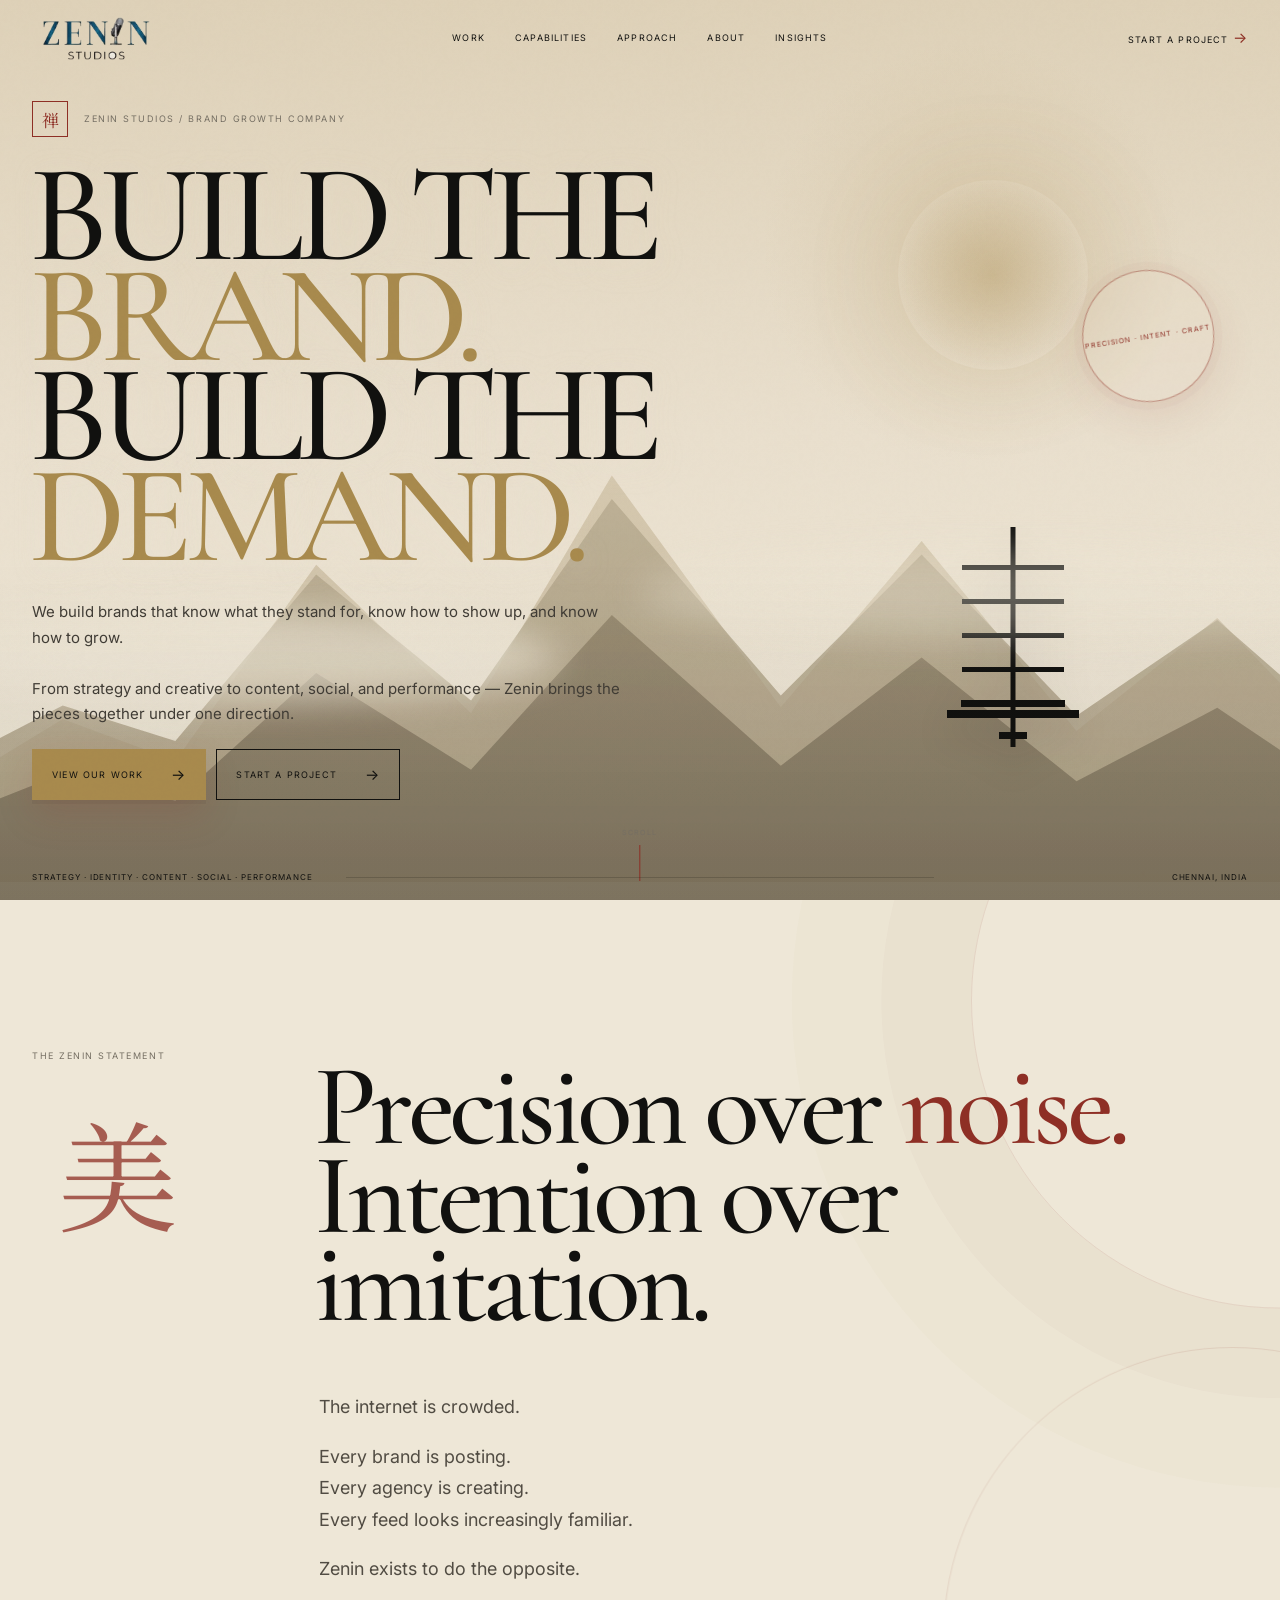
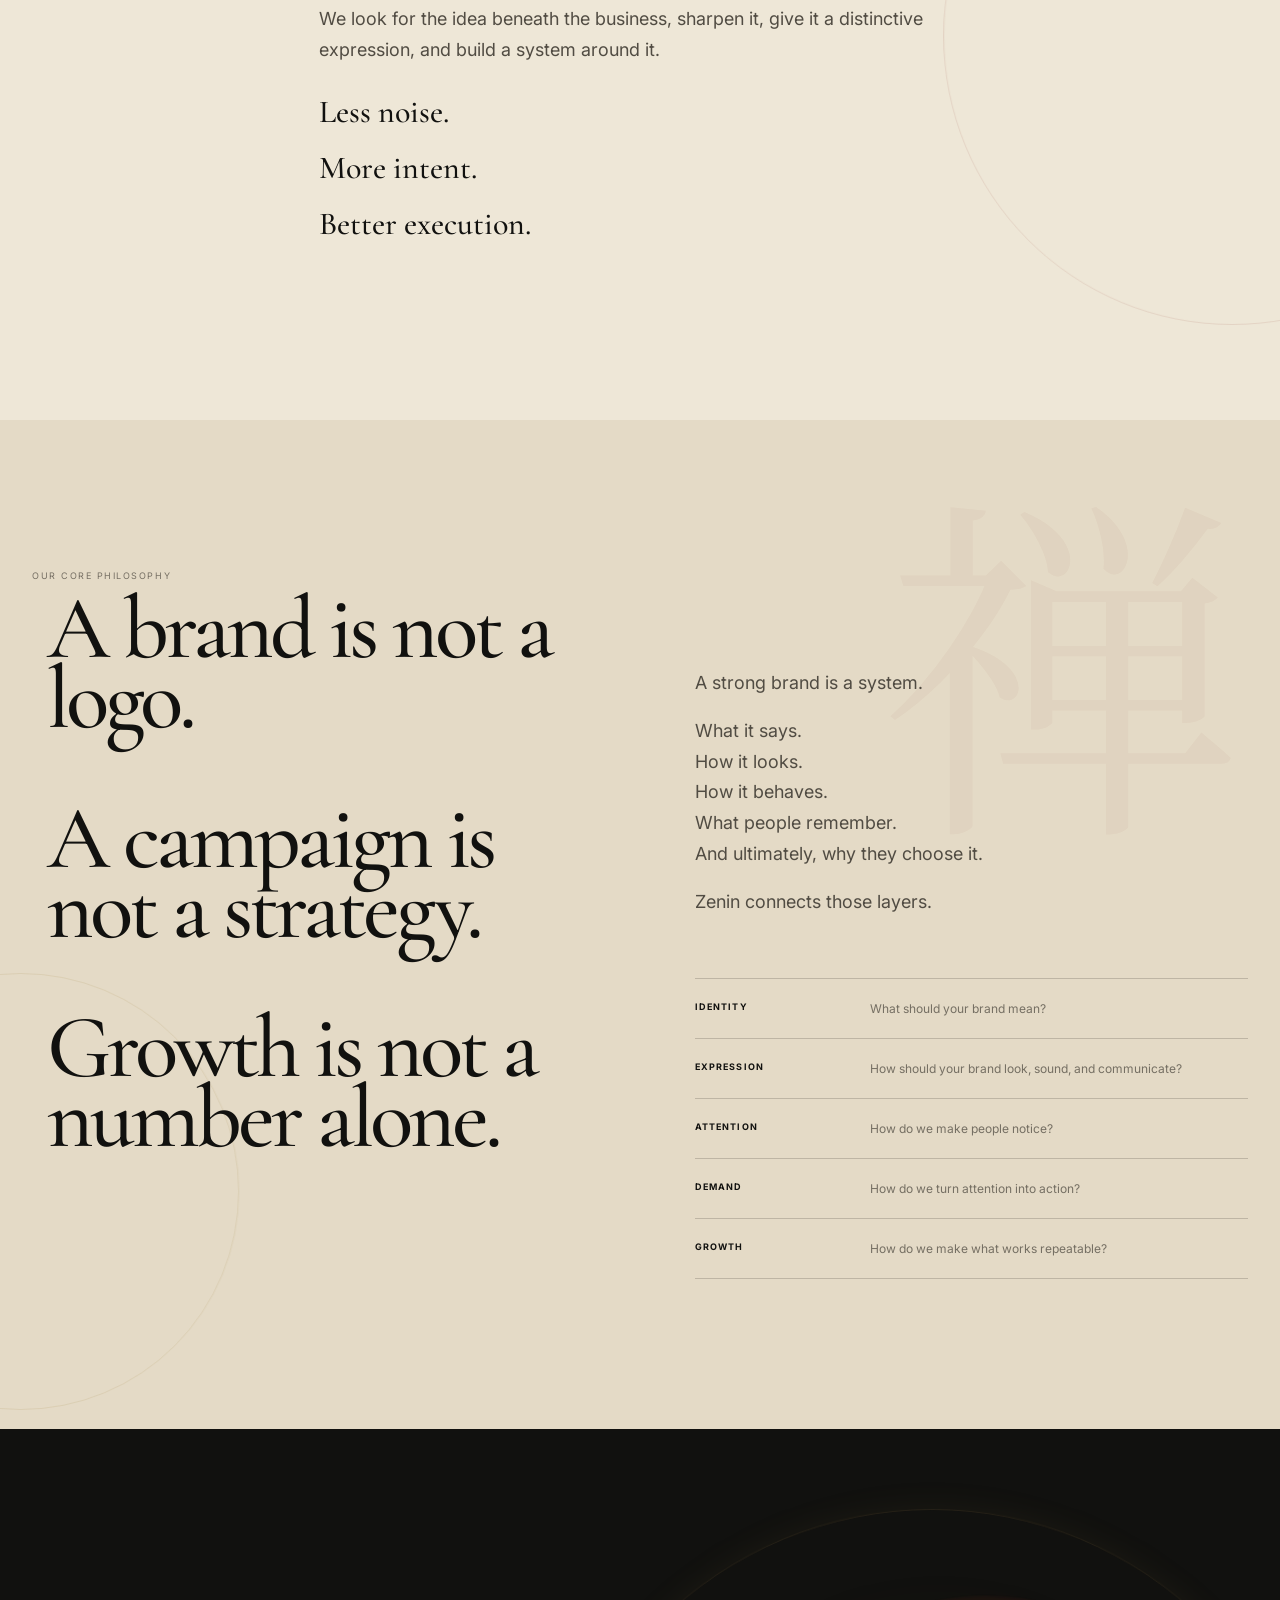
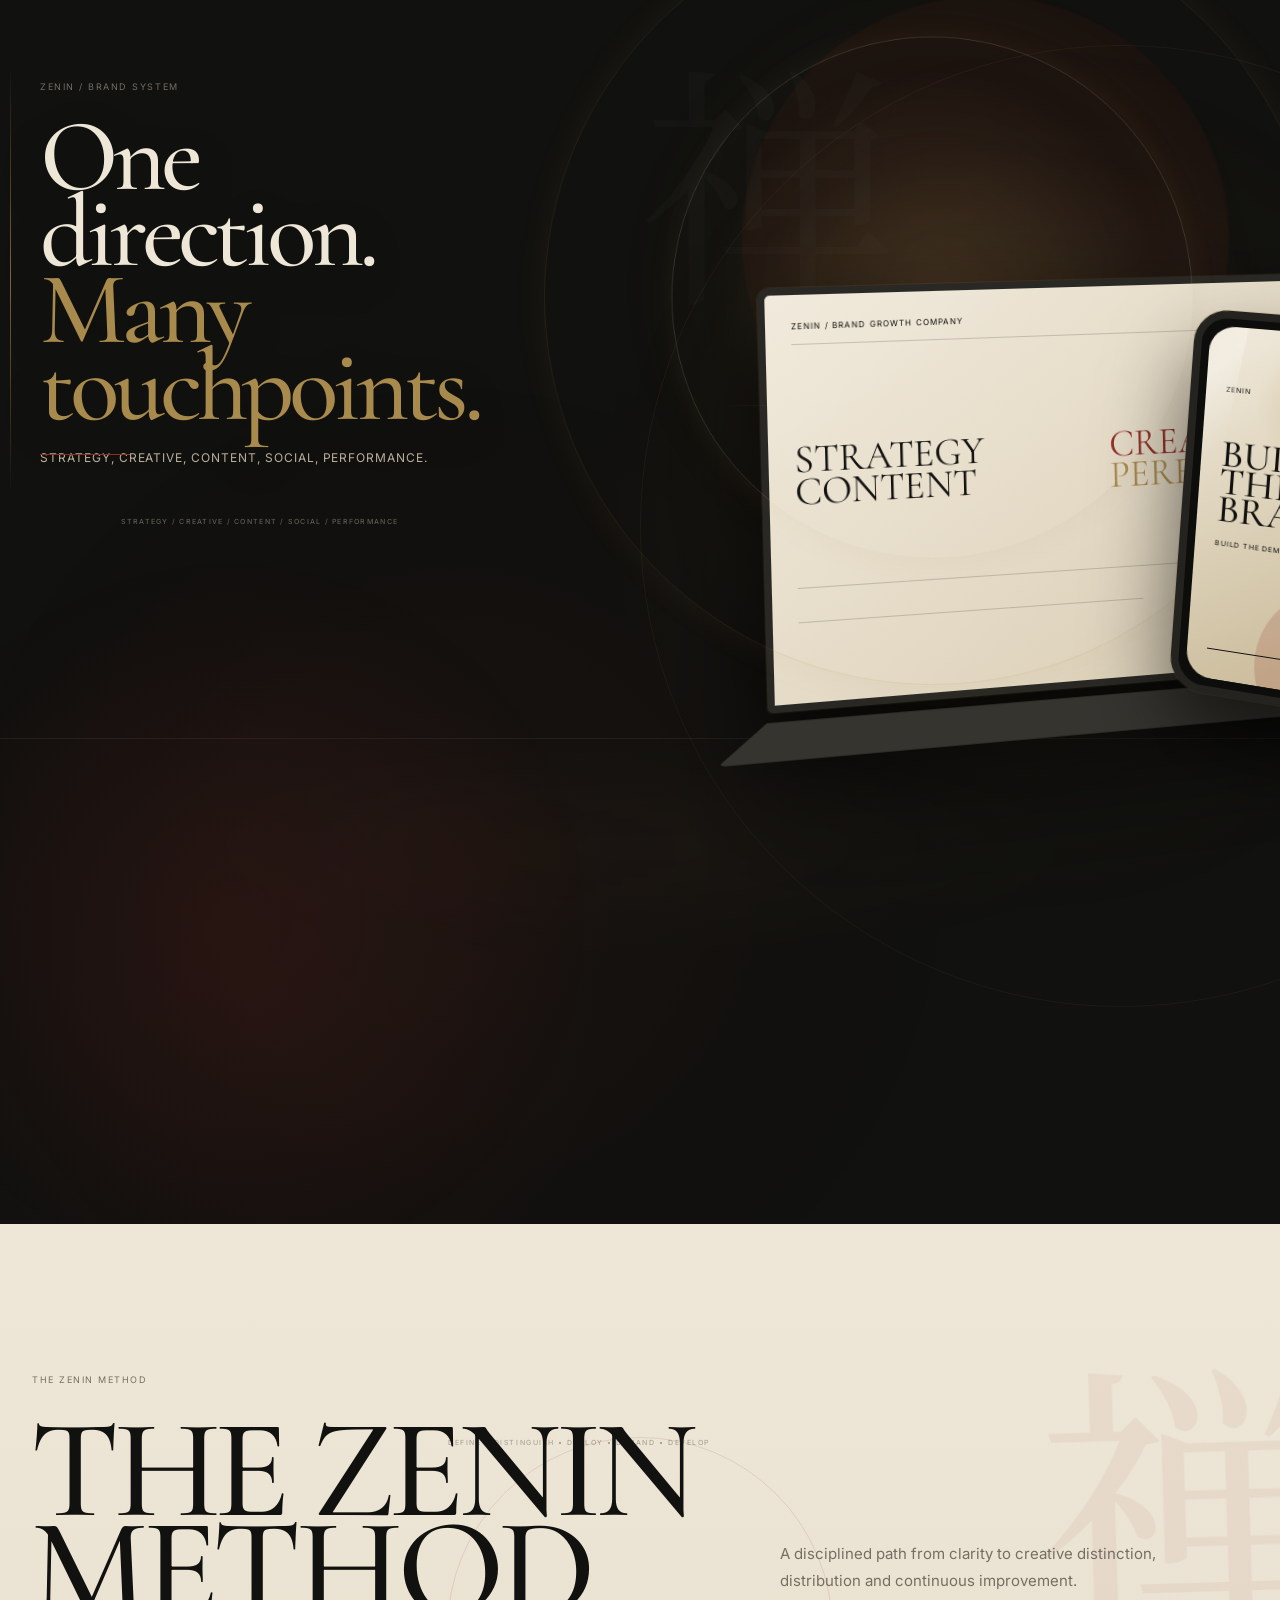
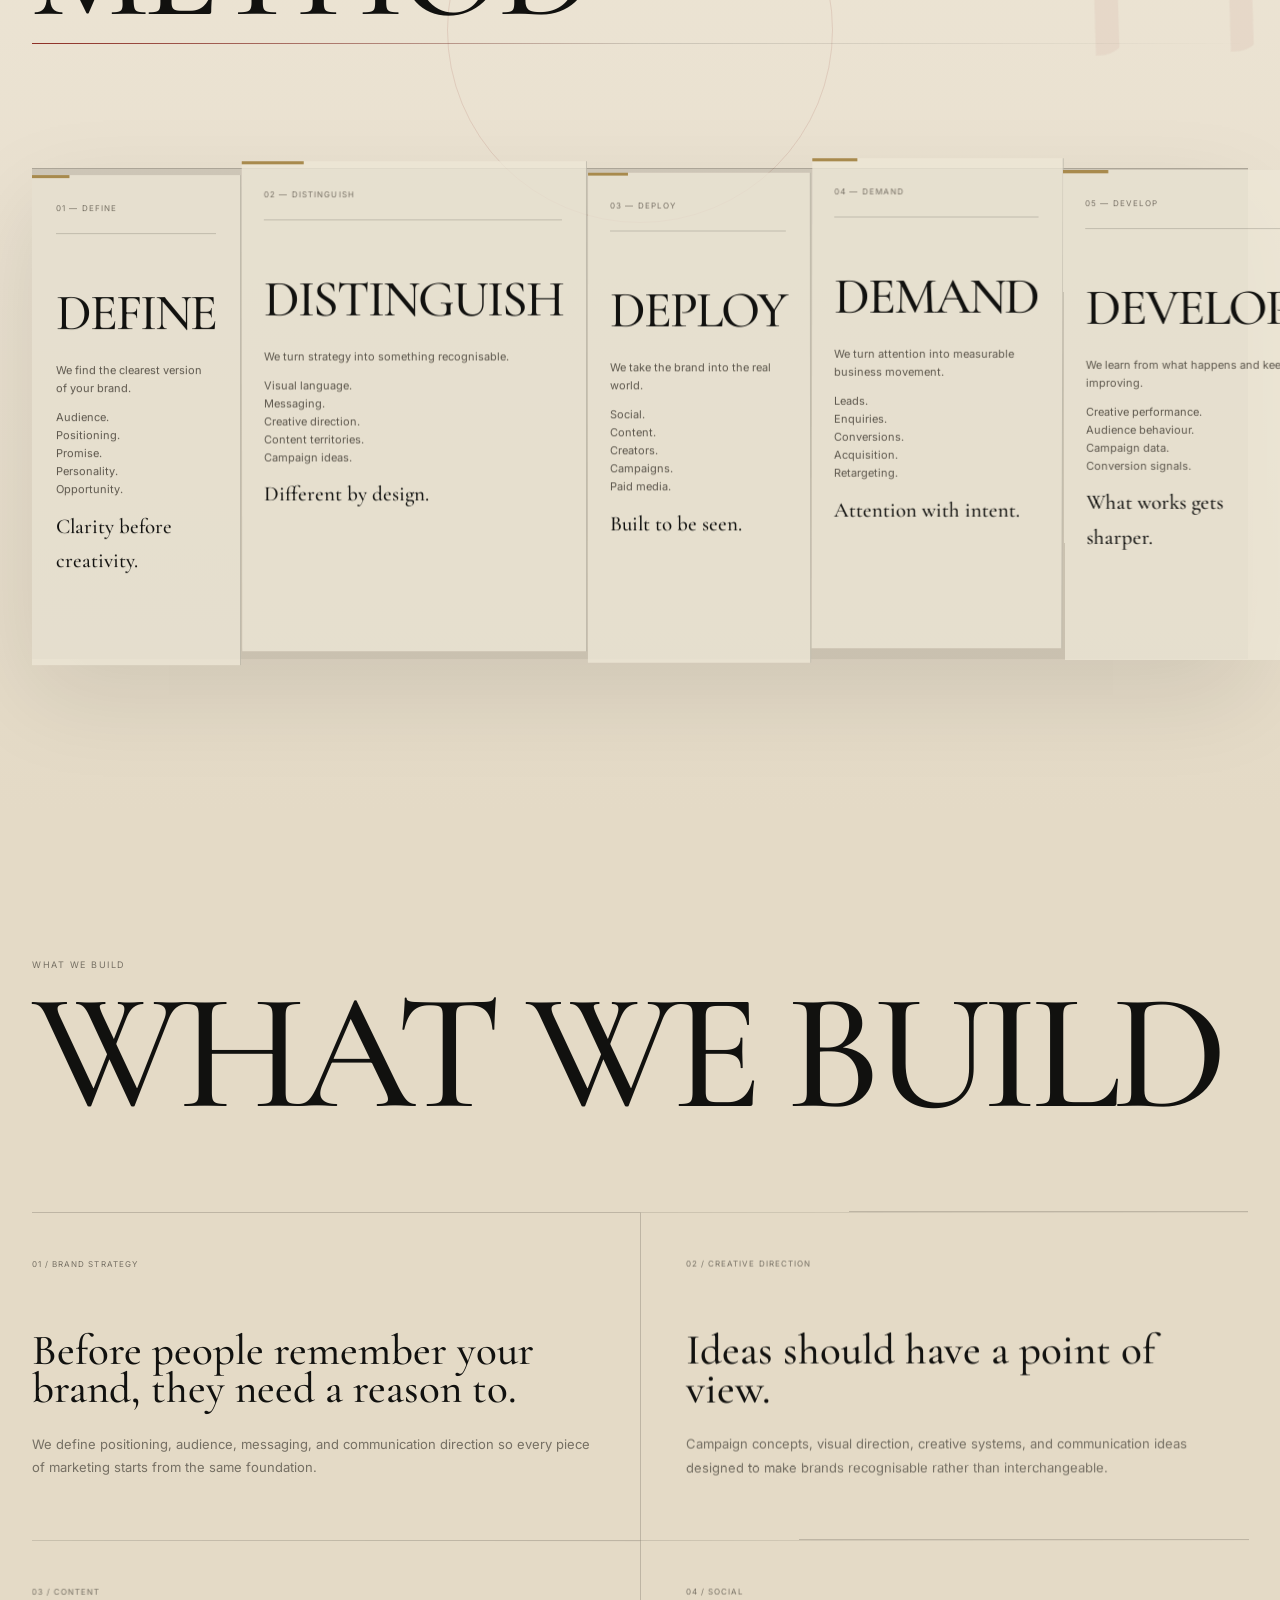
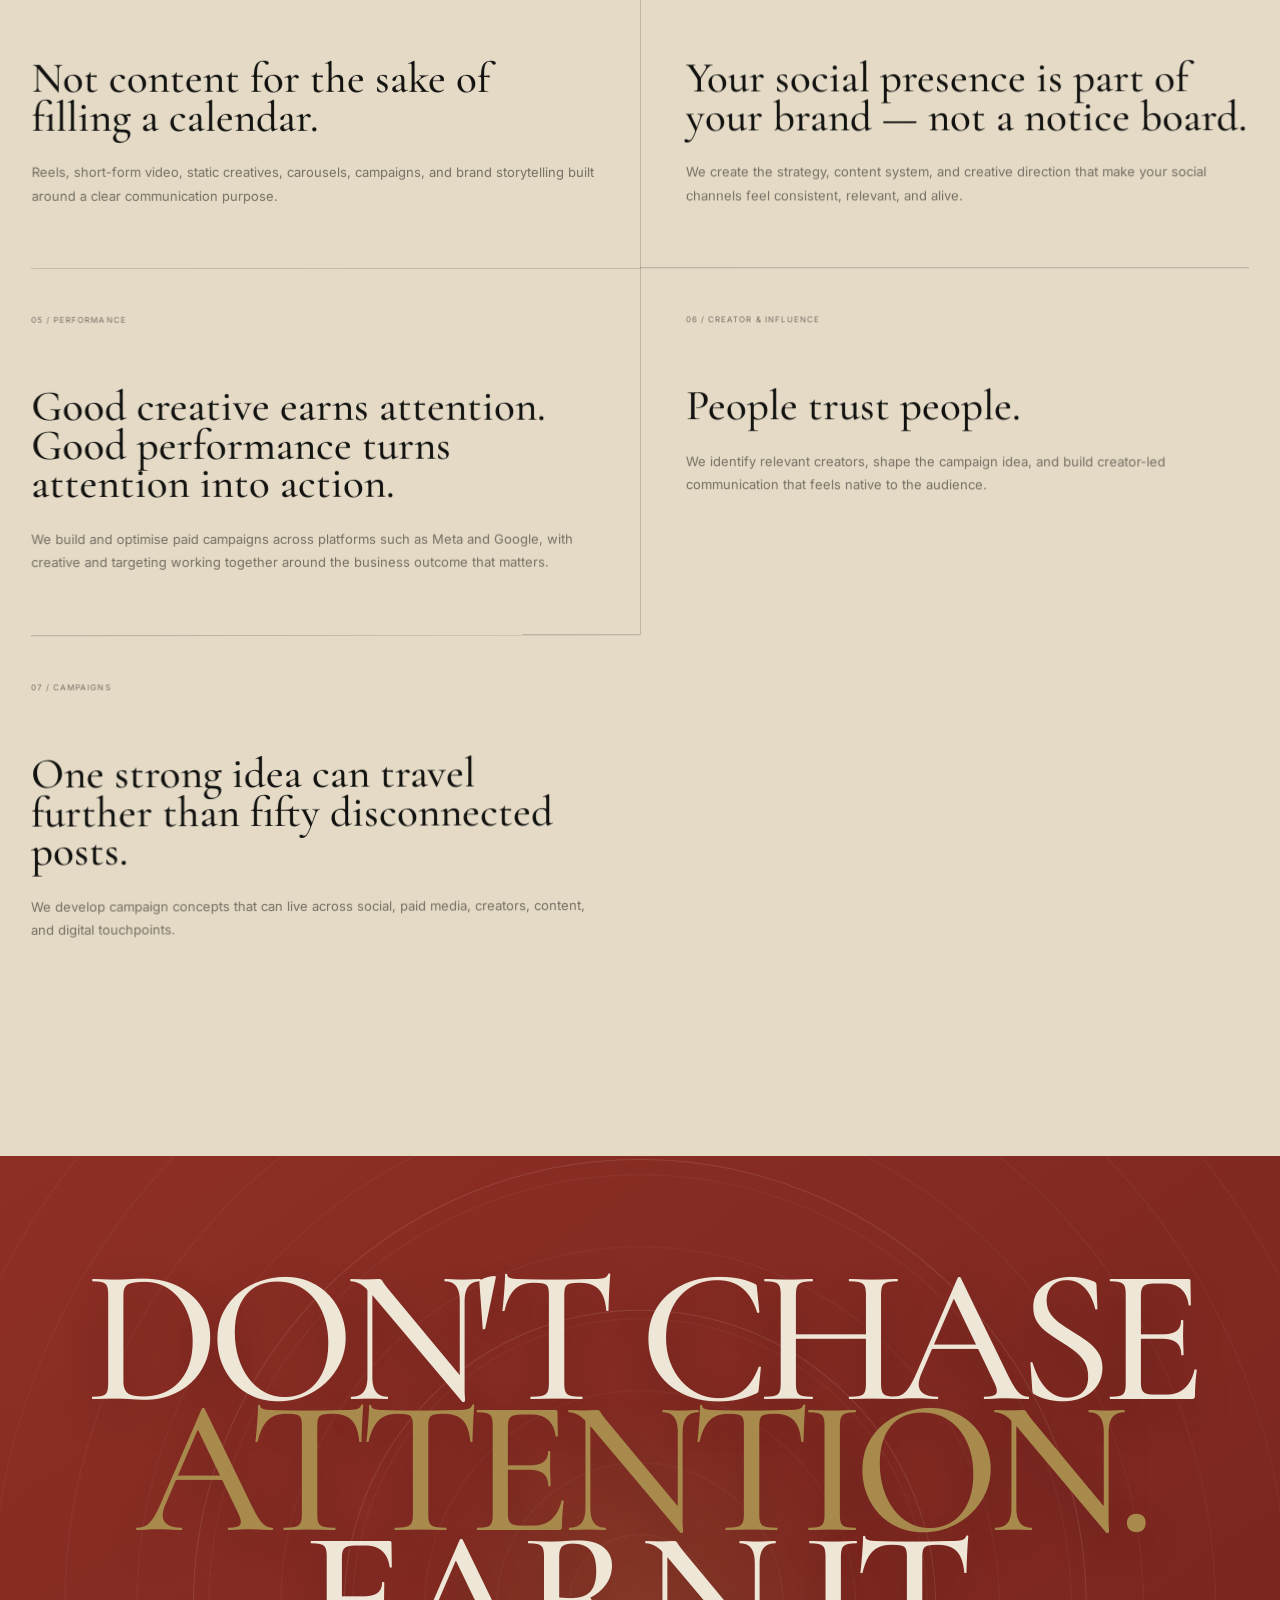
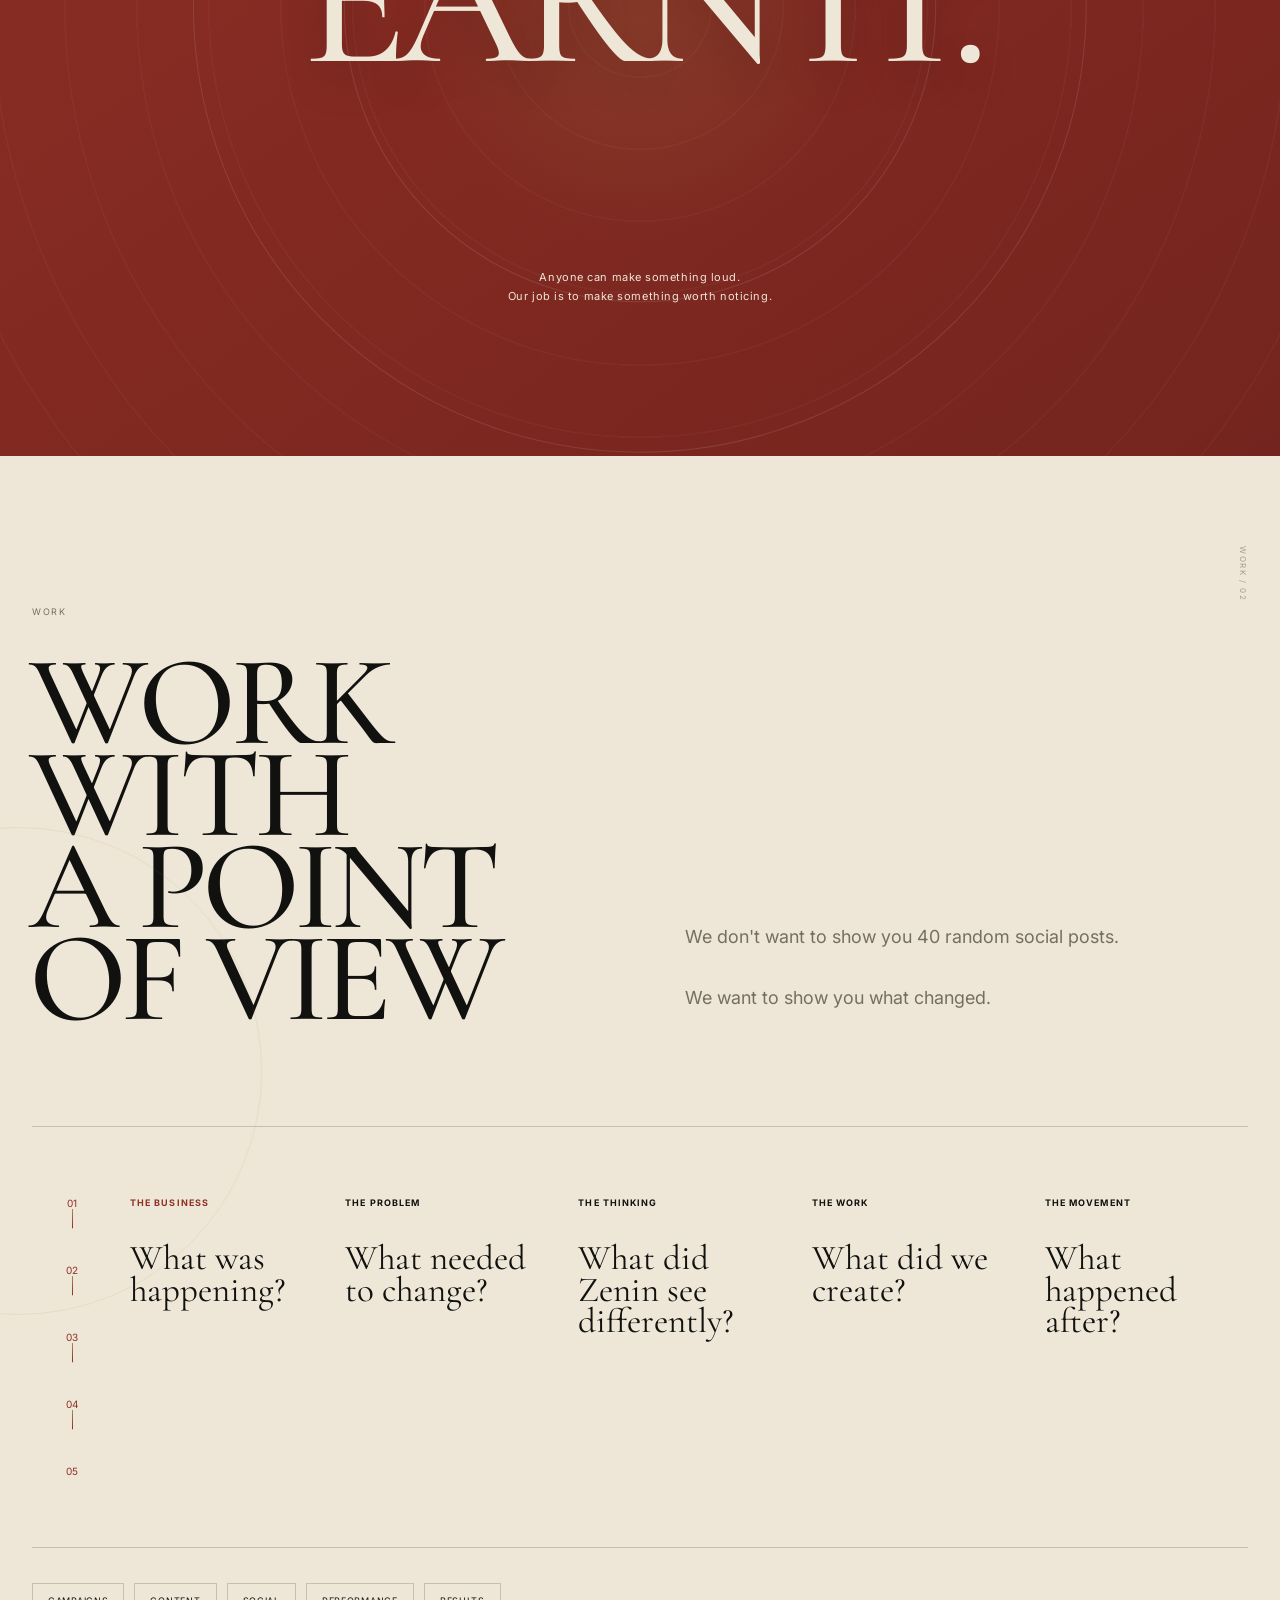
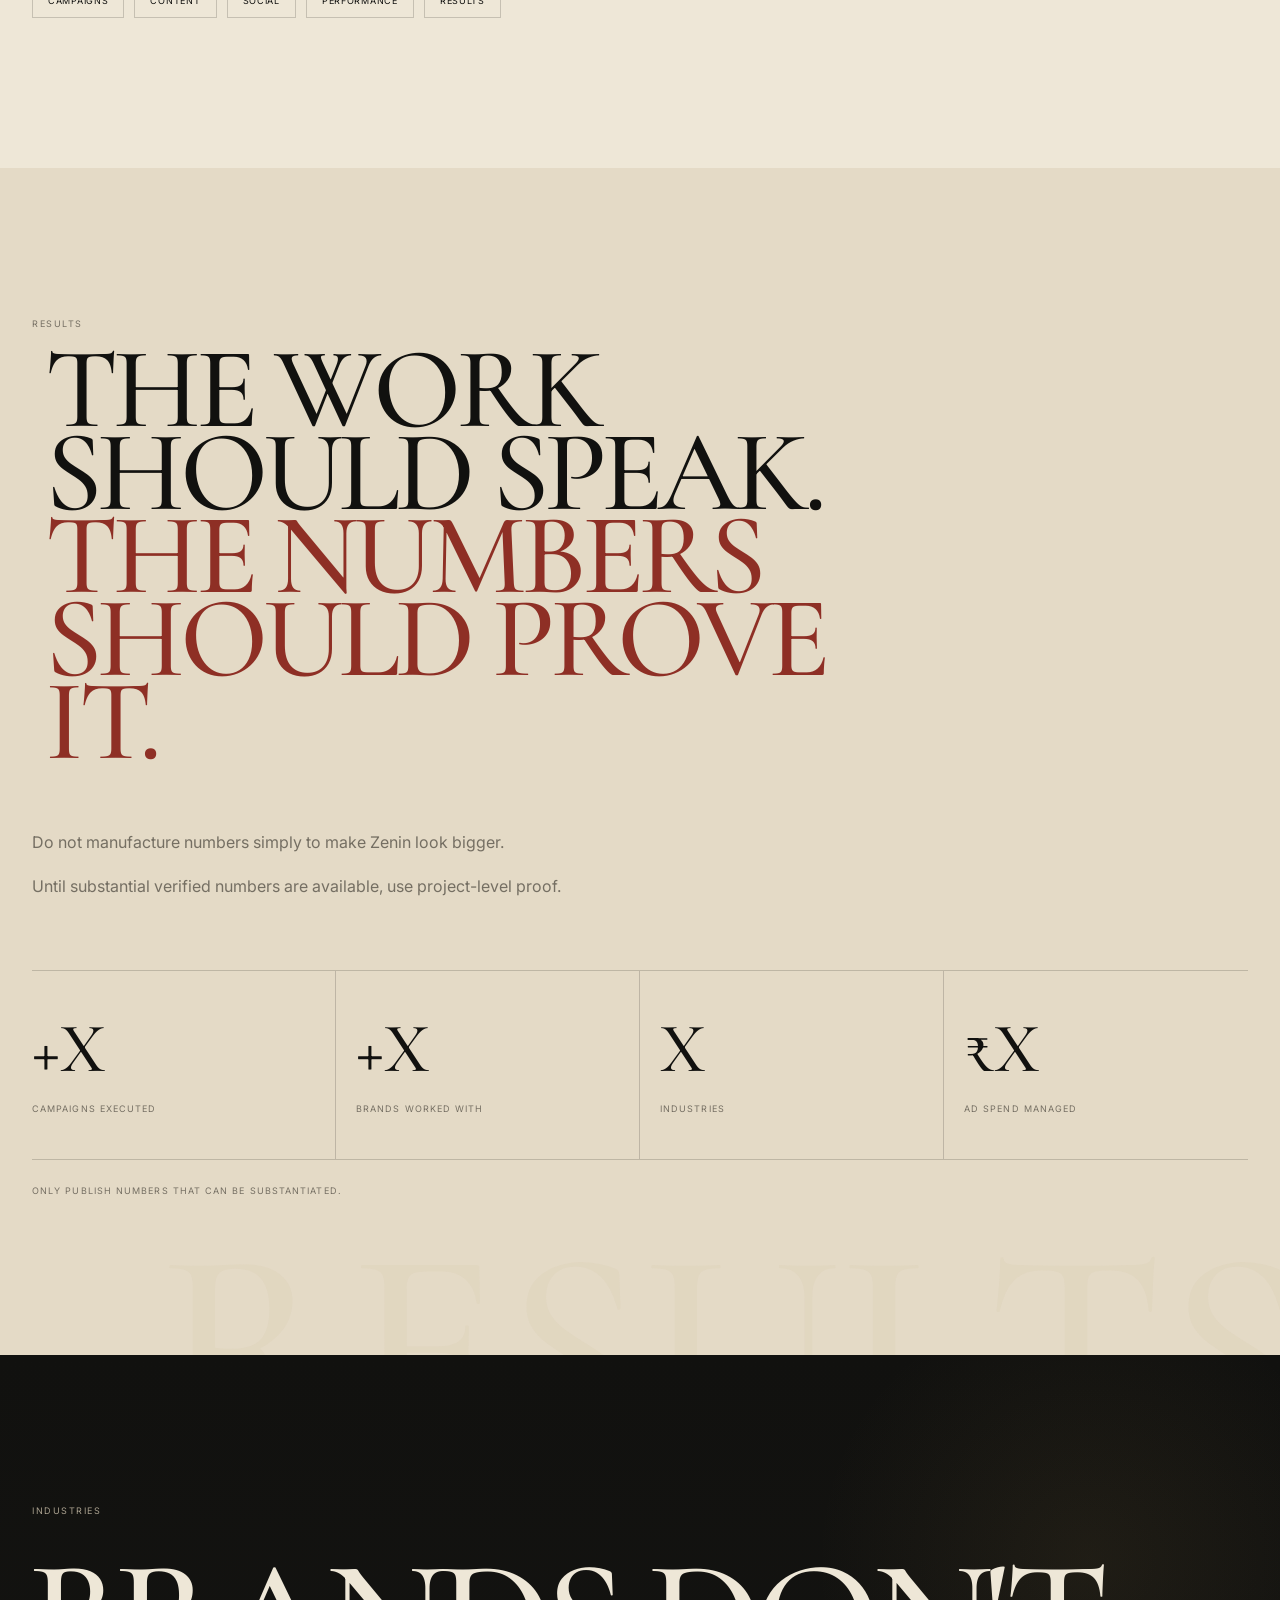
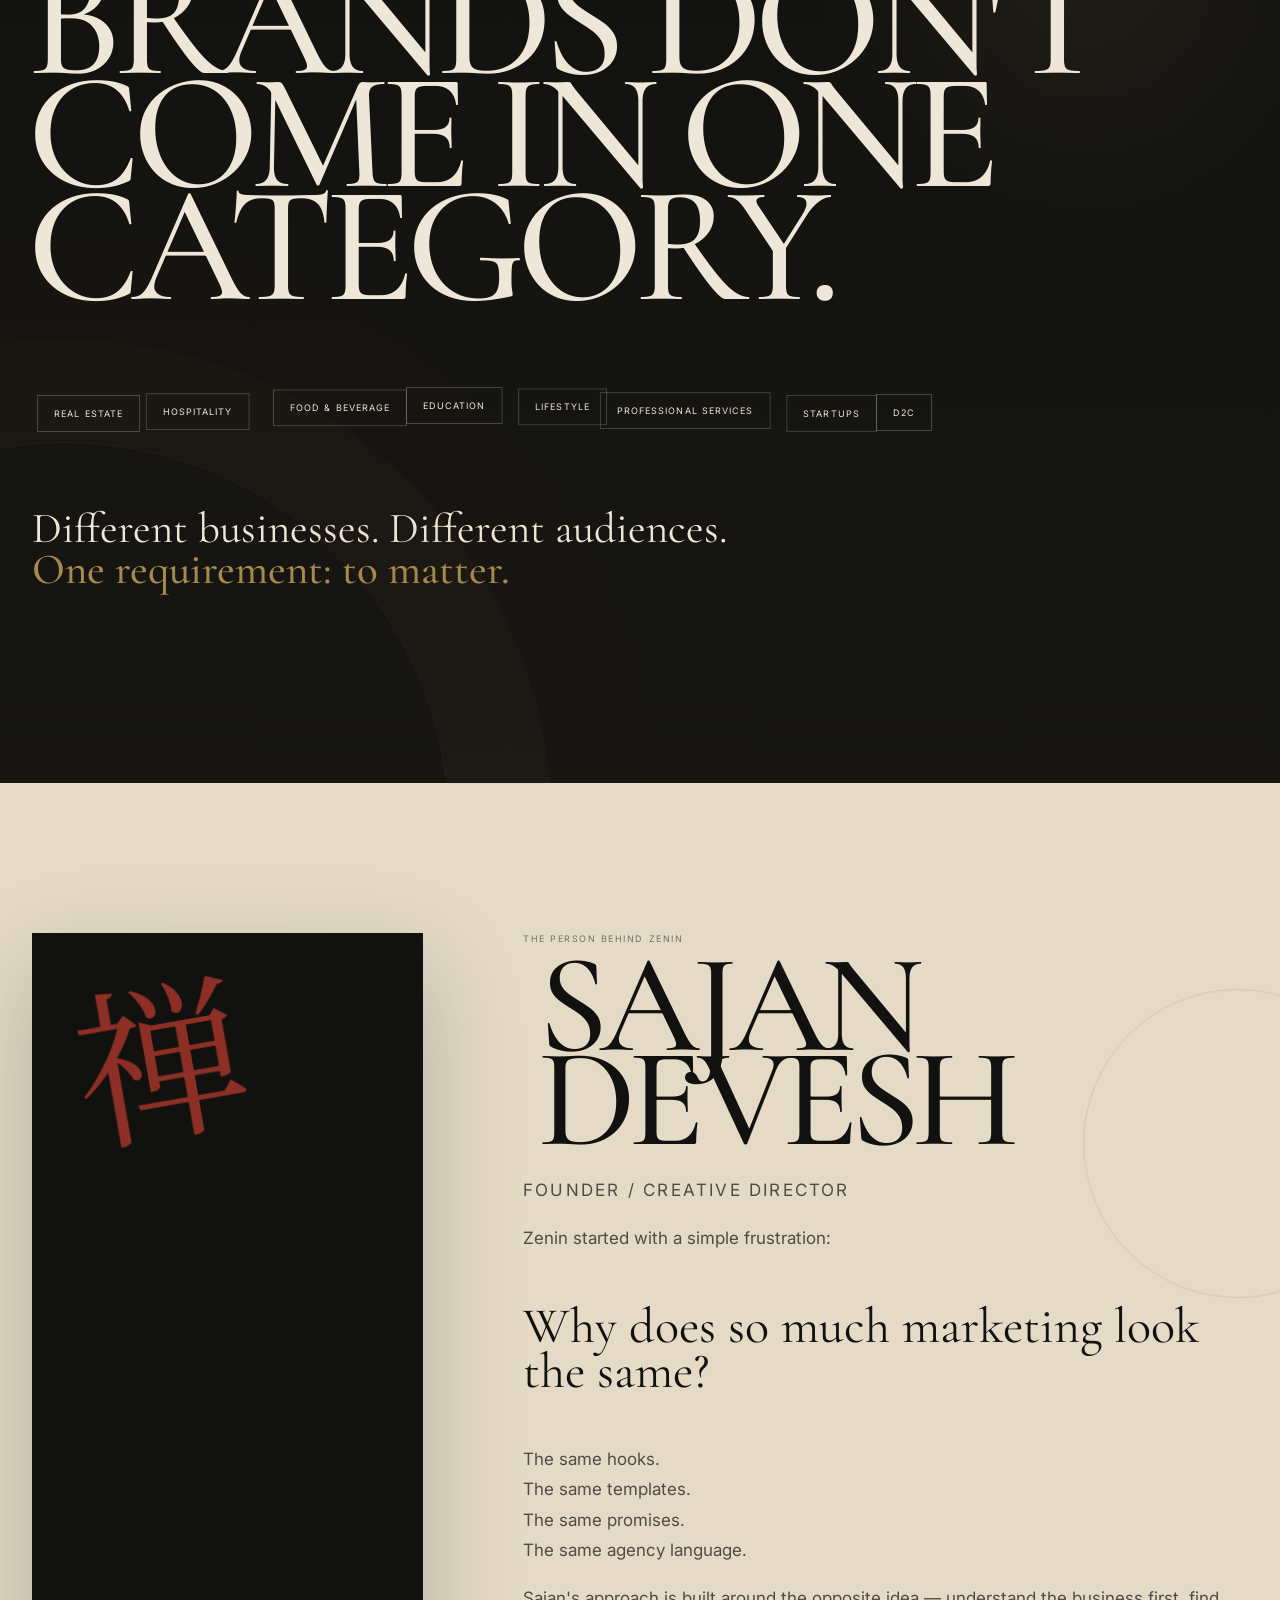
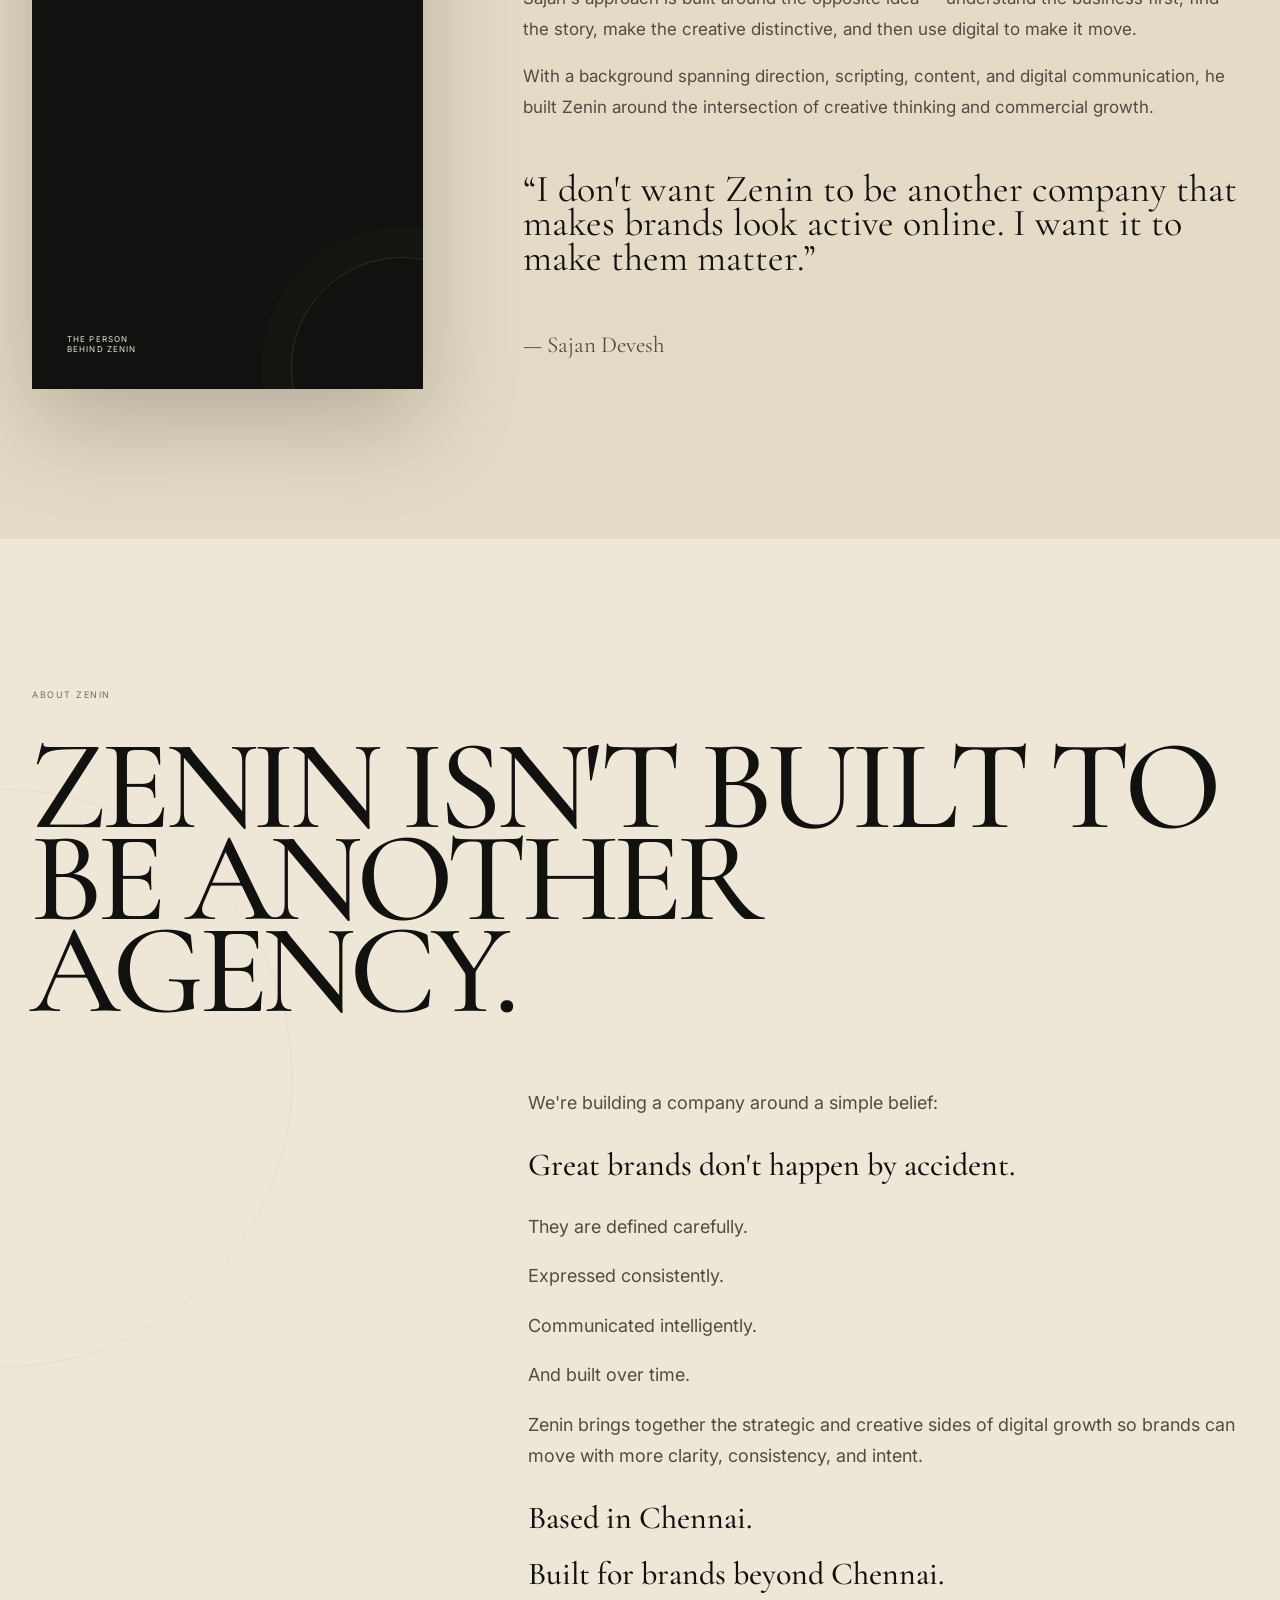
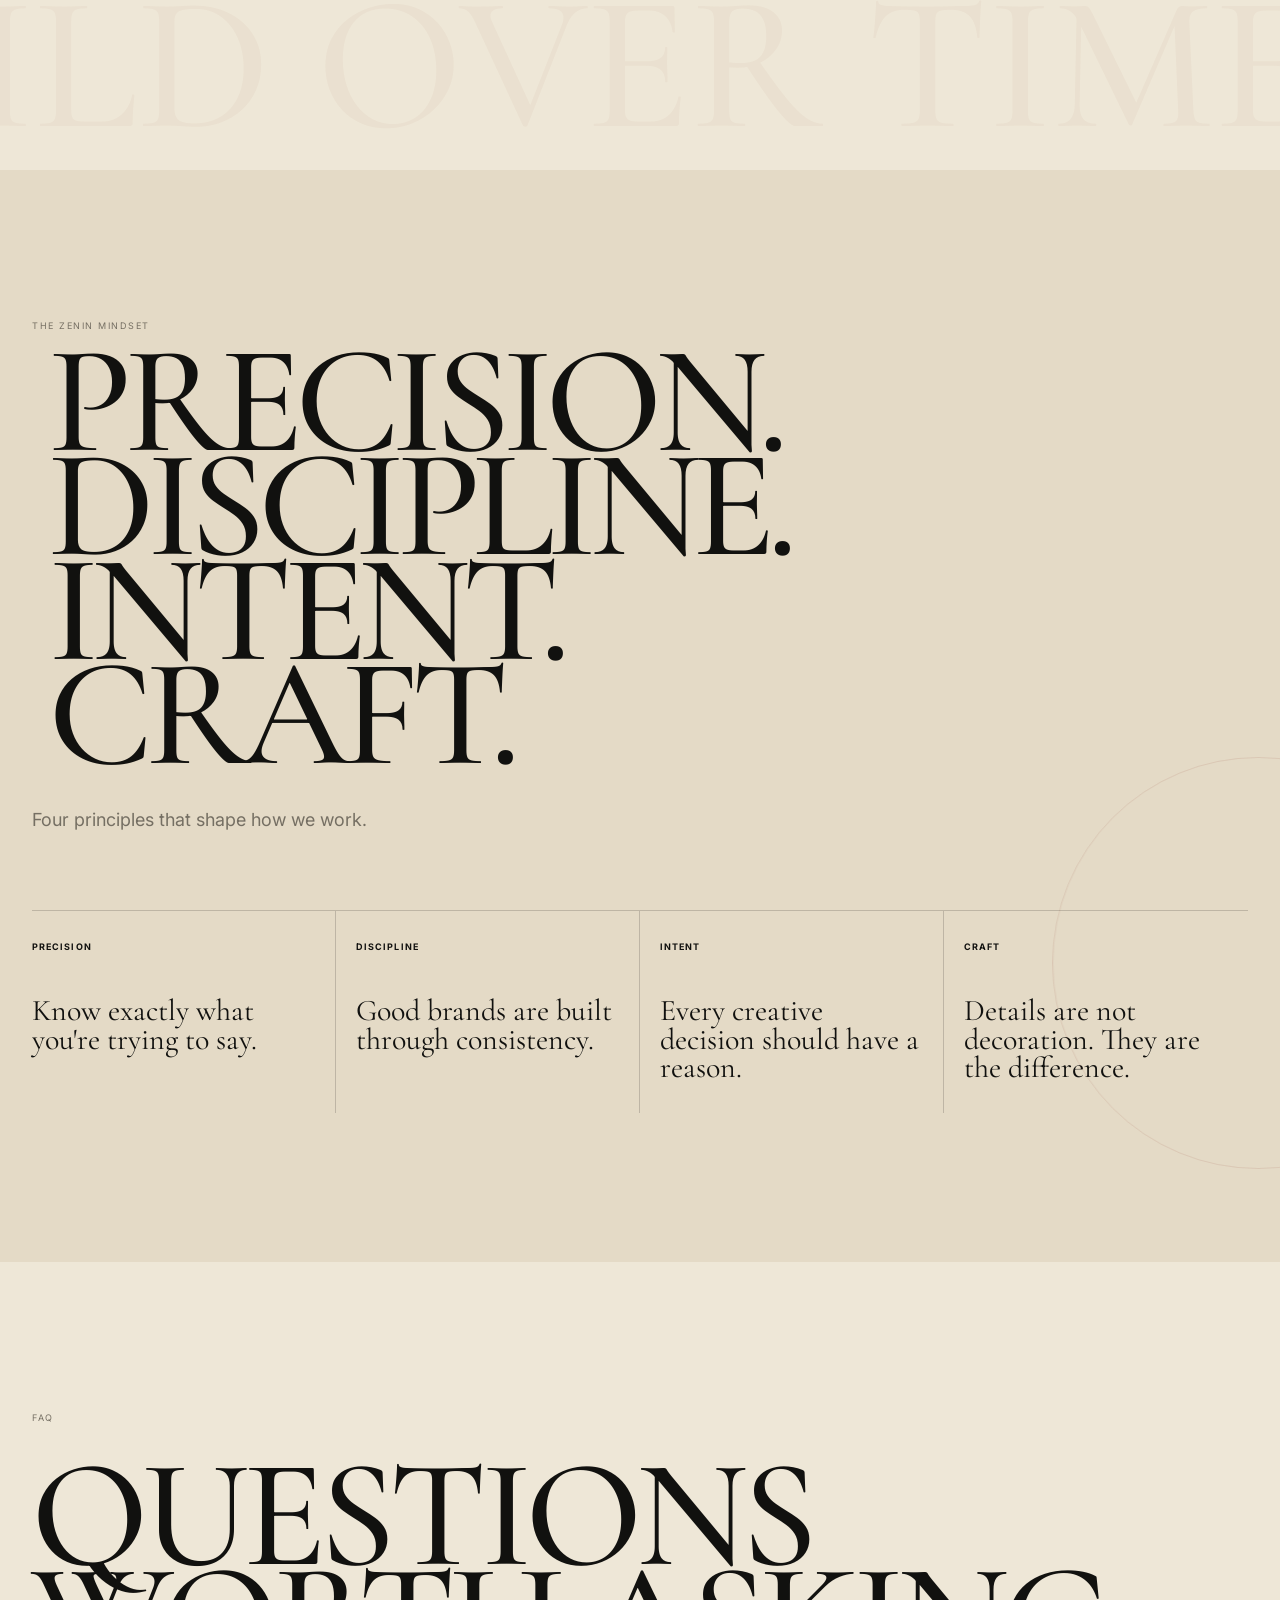
==== commit a1688e3b: "Add files via upload" ====
--- a/index.html
+++ b/index.html
@@ -4,6 +4,7 @@
 <meta charset="utf-8">
 <meta name="viewport" content="width=device-width,initial-scale=1">
 <meta name="description" content="ZENIN STUDIOS — Brand Growth Company. Strategy, creative, content, social and performance.">
+<link rel="icon" type="image/png" href="assets/zenin-client-logo.png">
 <title>ZENIN STUDIOS — Brand Growth Company</title>
 <link rel="preconnect" href="https://fonts.googleapis.com">
 <link rel="preconnect" href="https://fonts.gstatic.com" crossorigin>
@@ -13,14 +14,14 @@
 <body>
 <div class="grain" aria-hidden="true"></div><div class="progress" aria-hidden="true"></div>
 <header class="nav">
-  <a class="brand" href="#top" aria-label="Zenin Studios home"><img src="assets/logo.svg" alt="ZENIN STUDIOS"></a>
+  <a class="brand" href="#top" aria-label="Zenin Studios home"><img src="assets/zenin-client-logo.png" alt="ZENIN STUDIOS"></a>
   <nav class="navlinks" aria-label="Primary navigation">
     <a href="#work">Work</a><a href="#capabilities">Capabilities</a><a href="#approach">Approach</a><a href="#about">About</a><a href="#insights">Insights</a>
   </nav>
   <a class="navcta" href="#contact">Start a Project <span>→</span></a>
   <button class="menu" aria-label="Open menu" aria-expanded="false">☰</button>
 </header>
-<nav class="mobileMenu" aria-label="Mobile navigation">
+<nav class="mobileMenu" aria-label="Mobile navigation"><img class="mobileBrand" src="assets/zenin-client-logo-paper.png" alt="ZENIN STUDIOS">
   <a href="#work">Work</a><a href="#capabilities">Capabilities</a><a href="#approach">Approach</a><a href="#about">About</a><a href="#insights">Insights</a><a href="#contact">Start a Project →</a>
 </nav>
 <main id="top">
@@ -100,8 +101,9 @@
 <div class="faqItem" data-faq><button aria-expanded="false">How do we start?<span>+</span></button><div class="faqAnswer"><p>Tell us what you're building, where you are today, and where you want to go.<br><br>We'll take it from there.</p></div></div>
 </div></div></section>
 
-<section class="section cta" id="contact"><div class="ctaInner"><div class="eyebrow">Start a Conversation</div><h2>WHAT ARE<br>YOU <em>BUILDING?</em></h2><div class="ctaList"><span>A new brand.</span><span>A growing business.</span><span>A bigger presence.</span><span>A better way of being seen.</span></div><p>Whatever the next stage is —</p><strong>Let's build it properly.</strong><a class="btn light" href="mailto:gensnoah4110@gmail.com?subject=Zenin%20Studios%20Project%20Enquiry&body=Hello%20Zenin%20Studios%2C%0A%0AI%27d%20like%20to%20start%20a%20conversation%20about%20a%20project.%0A%0AHere%20are%20the%20details%3A%0A%0A1.%20Name%3A%0A2.%20Company%20%2F%20Brand%3A%0A3.%20Website%20%28if%20any%29%3A%0A4.%20What%20are%20you%20building%3F%0A5.%20What%20do%20you%20need%20help%20with%3F%0A%20%20%20%5B%5D%20Brand%20Strategy%0A%20%20%20%5B%5D%20Creative%20Direction%0A%20%20%20%5B%5D%20Content%0A%20%20%20%5B%5D%20Social%0A%20%20%20%5B%5D%20Performance%0A%20%20%20%5B%5D%20Creator%20%26%20Influence%0A%20%20%20%5B%5D%20Campaign%0A6.%20What%20is%20the%20main%20goal%3F%0A7.%20Target%20audience%3A%0A8.%20Current%20challenge%3A%0A9.%20Expected%20timeline%3A%0A10.%20Budget%20range%20%28optional%29%3A%0A11.%20Anything%20else%20we%20should%20know%3F%0A%0AThank%20you.%0A%0ARegards%2C%0A">START A CONVERSATION <b>→</b></a><small>No sales pitch. Just a conversation about the brand.</small></div></section>
+<section class="section cta" id="contact"><div class="ctaInner"><div class="eyebrow">Start a Conversation</div><h2>WHAT ARE<br>YOU <em>BUILDING?</em></h2><img class="ctaLogo" src="assets/zenin-client-logo-paper.png" alt="ZENIN STUDIOS">
+<div class="ctaList"><span>A new brand.</span><span>A growing business.</span><span>A bigger presence.</span><span>A better way of being seen.</span></div><p>Whatever the next stage is —</p><strong>Let's build it properly.</strong><a class="btn light" href="mailto:gensnoah4110@gmail.com?subject=Zenin%20Studios%20Project%20Enquiry&body=Hello%20Zenin%20Studios%2C%0A%0AI%27d%20like%20to%20start%20a%20conversation%20about%20a%20project.%0A%0AHere%20are%20the%20details%3A%0A%0A1.%20Name%3A%0A2.%20Company%20%2F%20Brand%3A%0A3.%20Website%20%28if%20any%29%3A%0A4.%20What%20are%20you%20building%3F%0A5.%20What%20do%20you%20need%20help%20with%3F%0A%20%20%20%5B%5D%20Brand%20Strategy%0A%20%20%20%5B%5D%20Creative%20Direction%0A%20%20%20%5B%5D%20Content%0A%20%20%20%5B%5D%20Social%0A%20%20%20%5B%5D%20Performance%0A%20%20%20%5B%5D%20Creator%20%26%20Influence%0A%20%20%20%5B%5D%20Campaign%0A6.%20What%20is%20the%20main%20goal%3F%0A7.%20Target%20audience%3A%0A8.%20Current%20challenge%3A%0A9.%20Expected%20timeline%3A%0A10.%20Budget%20range%20%28optional%29%3A%0A11.%20Anything%20else%20we%20should%20know%3F%0A%0AThank%20you.%0A%0ARegards%2C%0A">START A CONVERSATION <b>→</b></a><small>No sales pitch. Just a conversation about the brand.</small></div></section>
 </main>
-<footer class="footer"><div><strong>ZENIN STUDIOS</strong><span>Brand Growth Company</span></div><nav><a href="#work">Work</a><a href="#capabilities">Capabilities</a><a href="#approach">Approach</a><a href="#about">About</a><a href="#contact">Email</a></nav><div class="right">Strategy · Creative · Content · Social · Performance<br>Chennai, India<br><br>© 2026 Zenin Studios</div></footer>
+<footer class="footer"><div><img class="footerLogo" src="assets/zenin-client-logo-paper.png" alt="ZENIN STUDIOS"><span>Brand Growth Company</span></div><nav><a href="#work">Work</a><a href="#capabilities">Capabilities</a><a href="#approach">Approach</a><a href="#about">About</a><a href="#contact">Email</a></nav><div class="right">Strategy · Creative · Content · Social · Performance<br>Chennai, India<br><br>© 2026 Zenin Studios</div></footer>
 <script src="assets/site.js"></script>
 </body></html>
--- a/assets/styles.css
+++ b/assets/styles.css
@@ -453,3 +453,47 @@
   .sun,.heroSeal,.quoteTexture,.founderMark:after,.redSun{animation:none!important}
   .hero h1,.manifesto h2,.statement h2,.method h2,.capabilities> .wrap>h2,.work h2,.proof h2,.display,.founderCopy h2,.aboutBlock h2,.mindset h2,.faq h2,.cta h2{transform:none!important}
 }
+
+
+/* CLIENT LOGO — supplied Zenin Studios mark */
+.brand img{width:124px;height:auto;display:block;object-fit:contain;mix-blend-mode:multiply}
+.mobileBrand{width:150px;height:auto;display:block;object-fit:contain;margin-bottom:22px;filter:none}
+.ctaLogo{width:150px;height:auto;display:block;margin:0 auto 28px;object-fit:contain;opacity:.92}
+.footerLogo{width:145px;height:auto;display:block;object-fit:contain;margin-bottom:3px}
+@media(max-width:900px){.brand img{width:108px}.mobileBrand{width:145px}.ctaLogo{width:130px;margin-bottom:22px}.footerLogo{width:135px}}
+
+
+/* ZENIN FINAL — faster reveal timing / immediate scroll choreography */
+@media (prefers-reduced-motion:no-preference){
+  .reveal{transition-duration:.42s!important}
+  .step,.cap{transition-duration:.46s!important}
+  .proofItem,.mindsetGrid>div{transition-duration:.44s!important}
+  .storyWords>div{transition-duration:.38s!important}
+  .founderSeal{transition-duration:.42s!important}
+}
+@media (max-width:900px) and (prefers-reduced-motion:no-preference){
+  .reveal{transition-duration:.34s!important}
+  .step,.cap{transition-duration:.38s!important}
+  .proofItem,.mindsetGrid>div{transition-duration:.36s!important}
+  .storyWords>div{transition-duration:.32s!important}
+}
+
+@media (prefers-reduced-motion:no-preference){
+  .step:nth-child(2),.step:nth-child(3),.step:nth-child(4),.step:nth-child(5){transition-delay:0ms!important}
+}
+
+/* =========================================================
+   ZENIN V10 — faster scroll response + lighter compositor load
+   ========================================================= */
+@media (prefers-reduced-motion:no-preference){
+  /* Shorten the device story: the laptop should react and finish sooner. */
+  .systemScene{height:155vh!important;min-height:0!important}
+  .step,.cap{backdrop-filter:none;-webkit-backdrop-filter:none}
+  .laptop,.phone,.orbit,.deviceComposition:before,.deviceComposition:after{will-change:transform}
+}
+
+@media (max-width:900px) and (prefers-reduced-motion:no-preference){
+  .systemScene{height:160vh!important;min-height:0!important}
+  .deviceComposition{height:54vh;min-height:380px}
+  .laptop{width:96vw}
+}
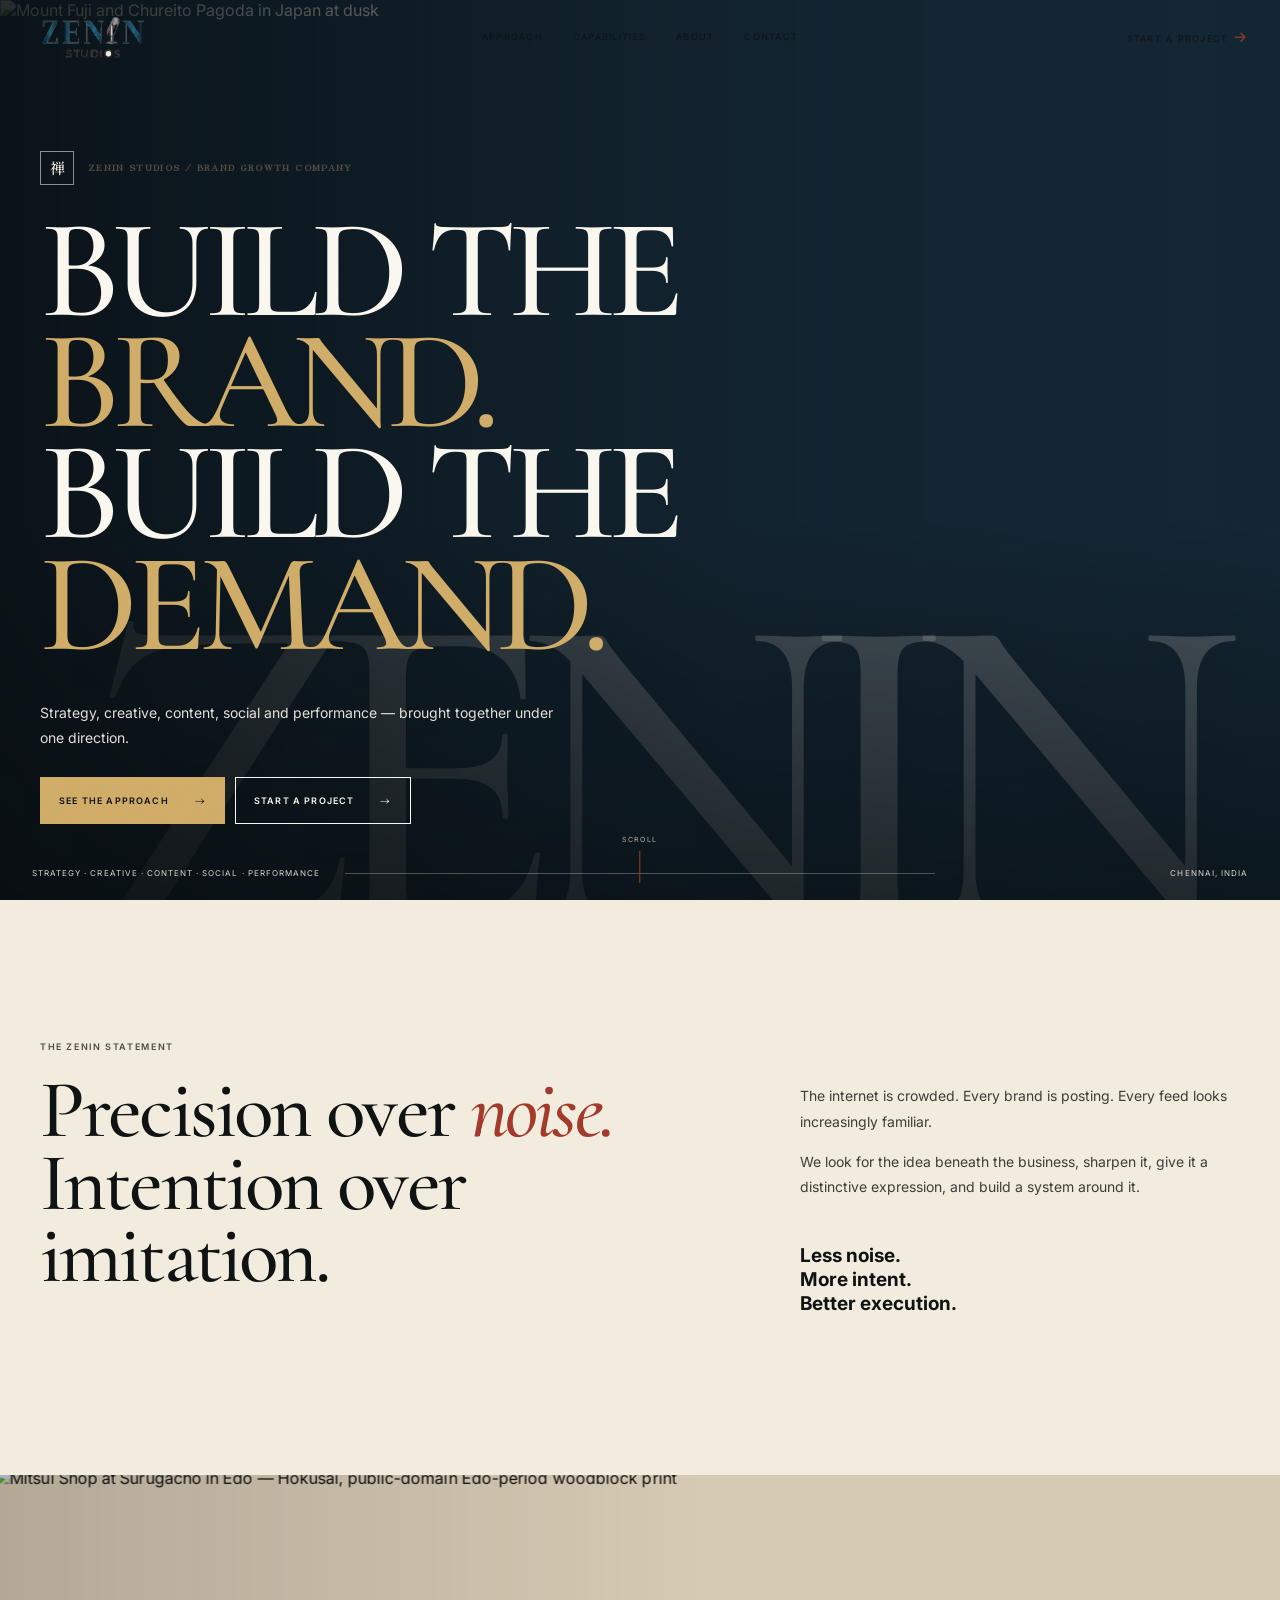
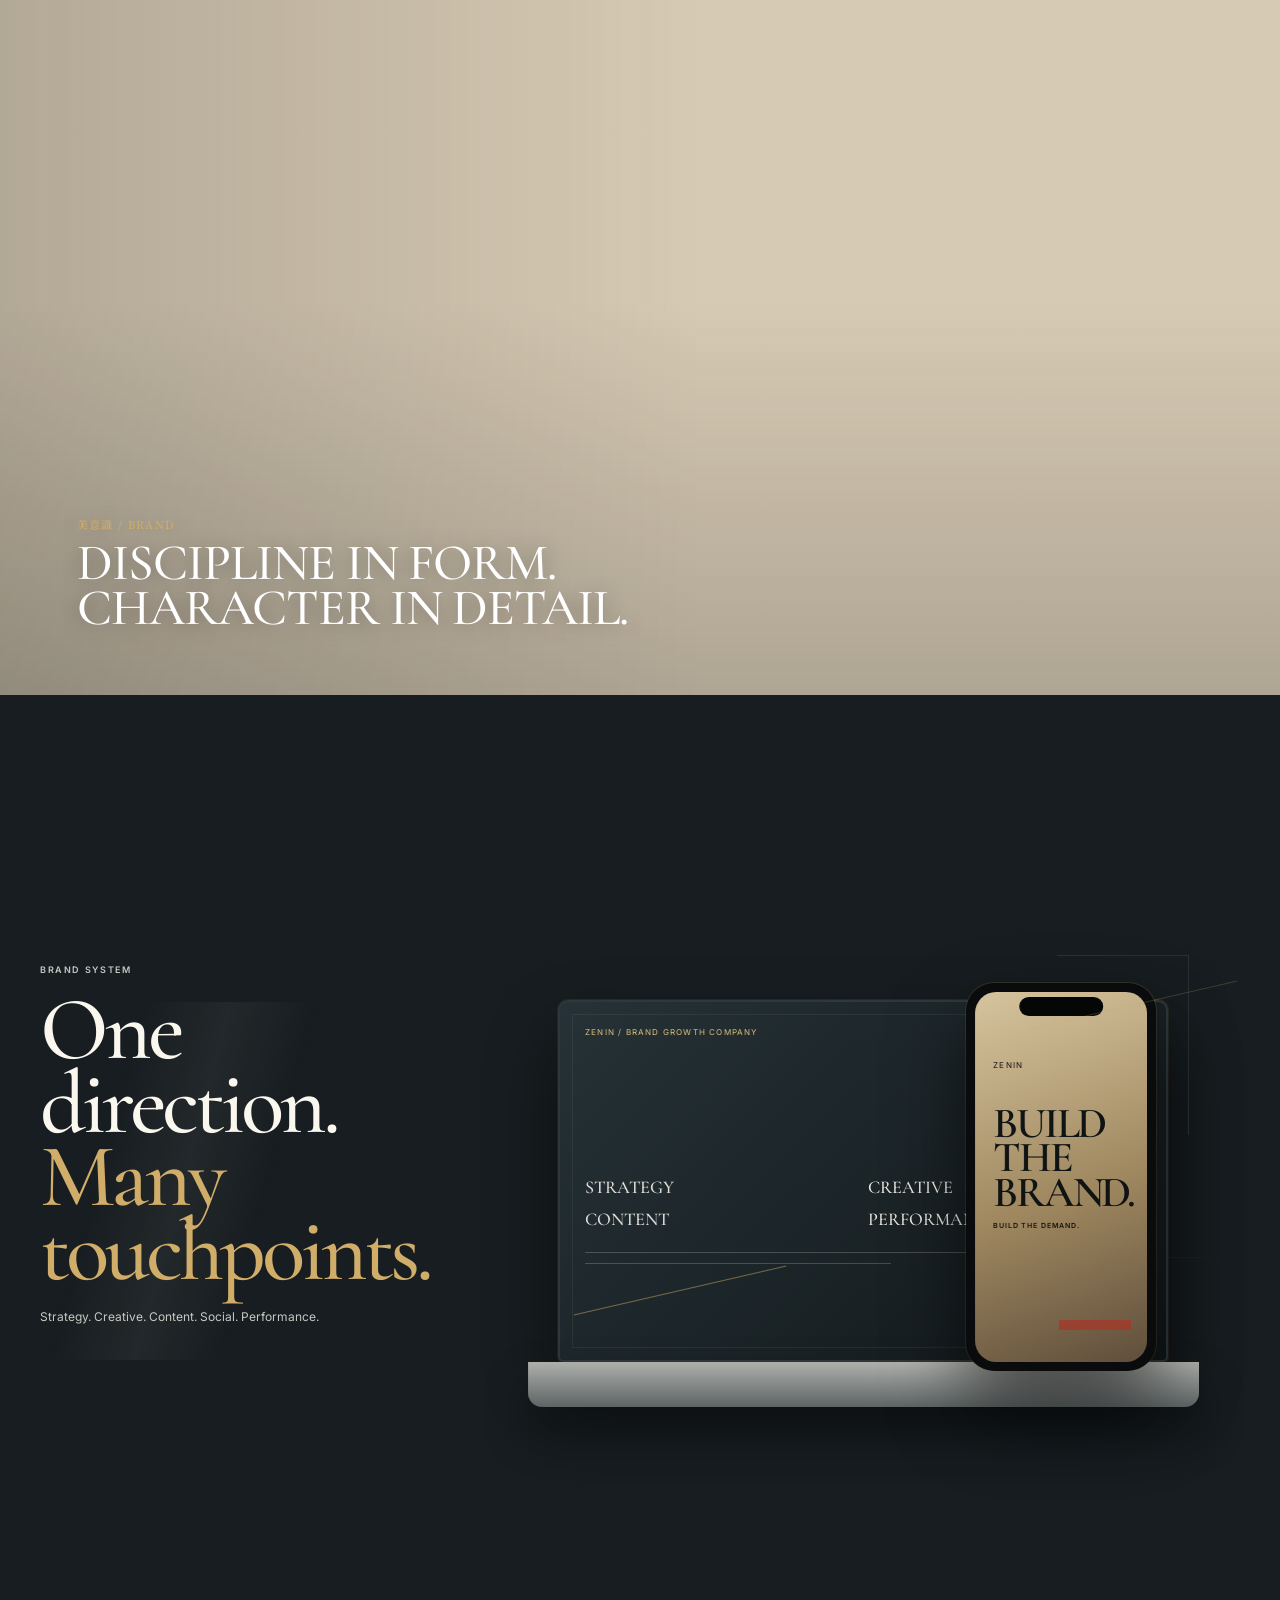
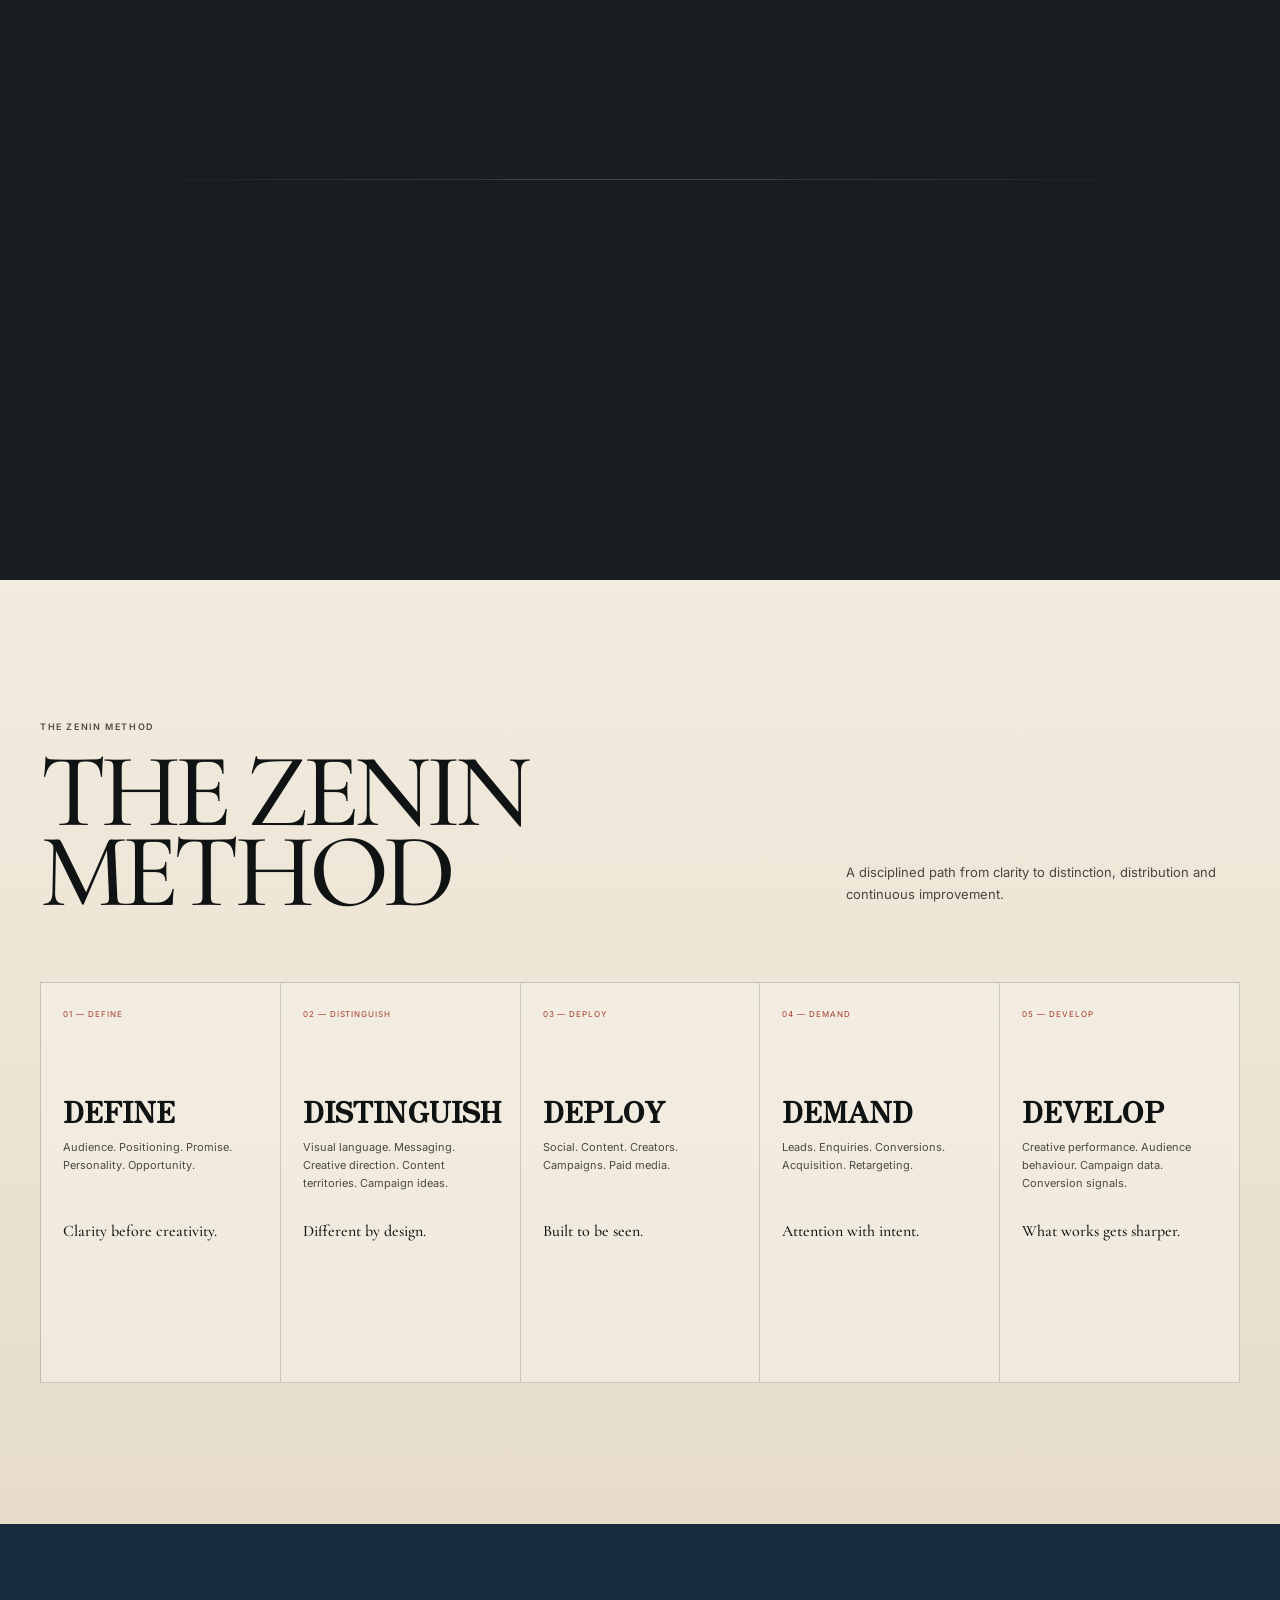
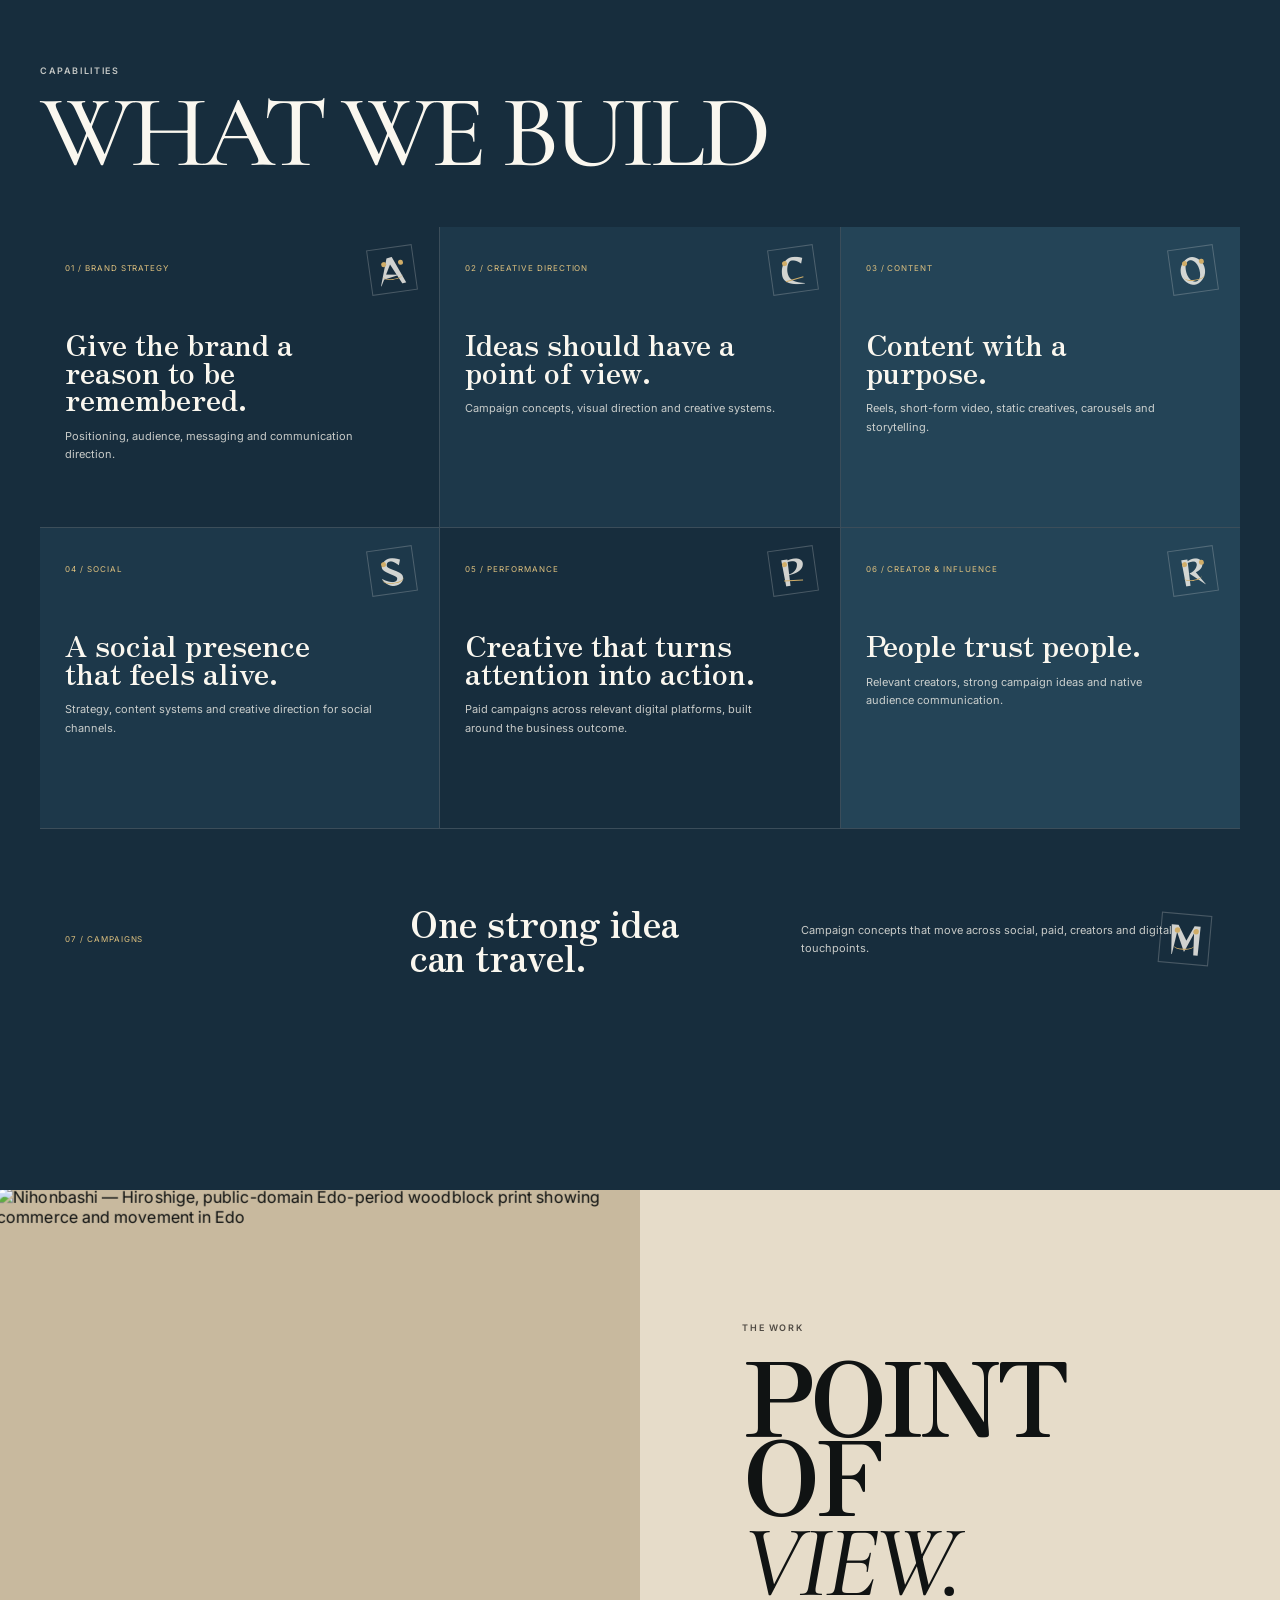
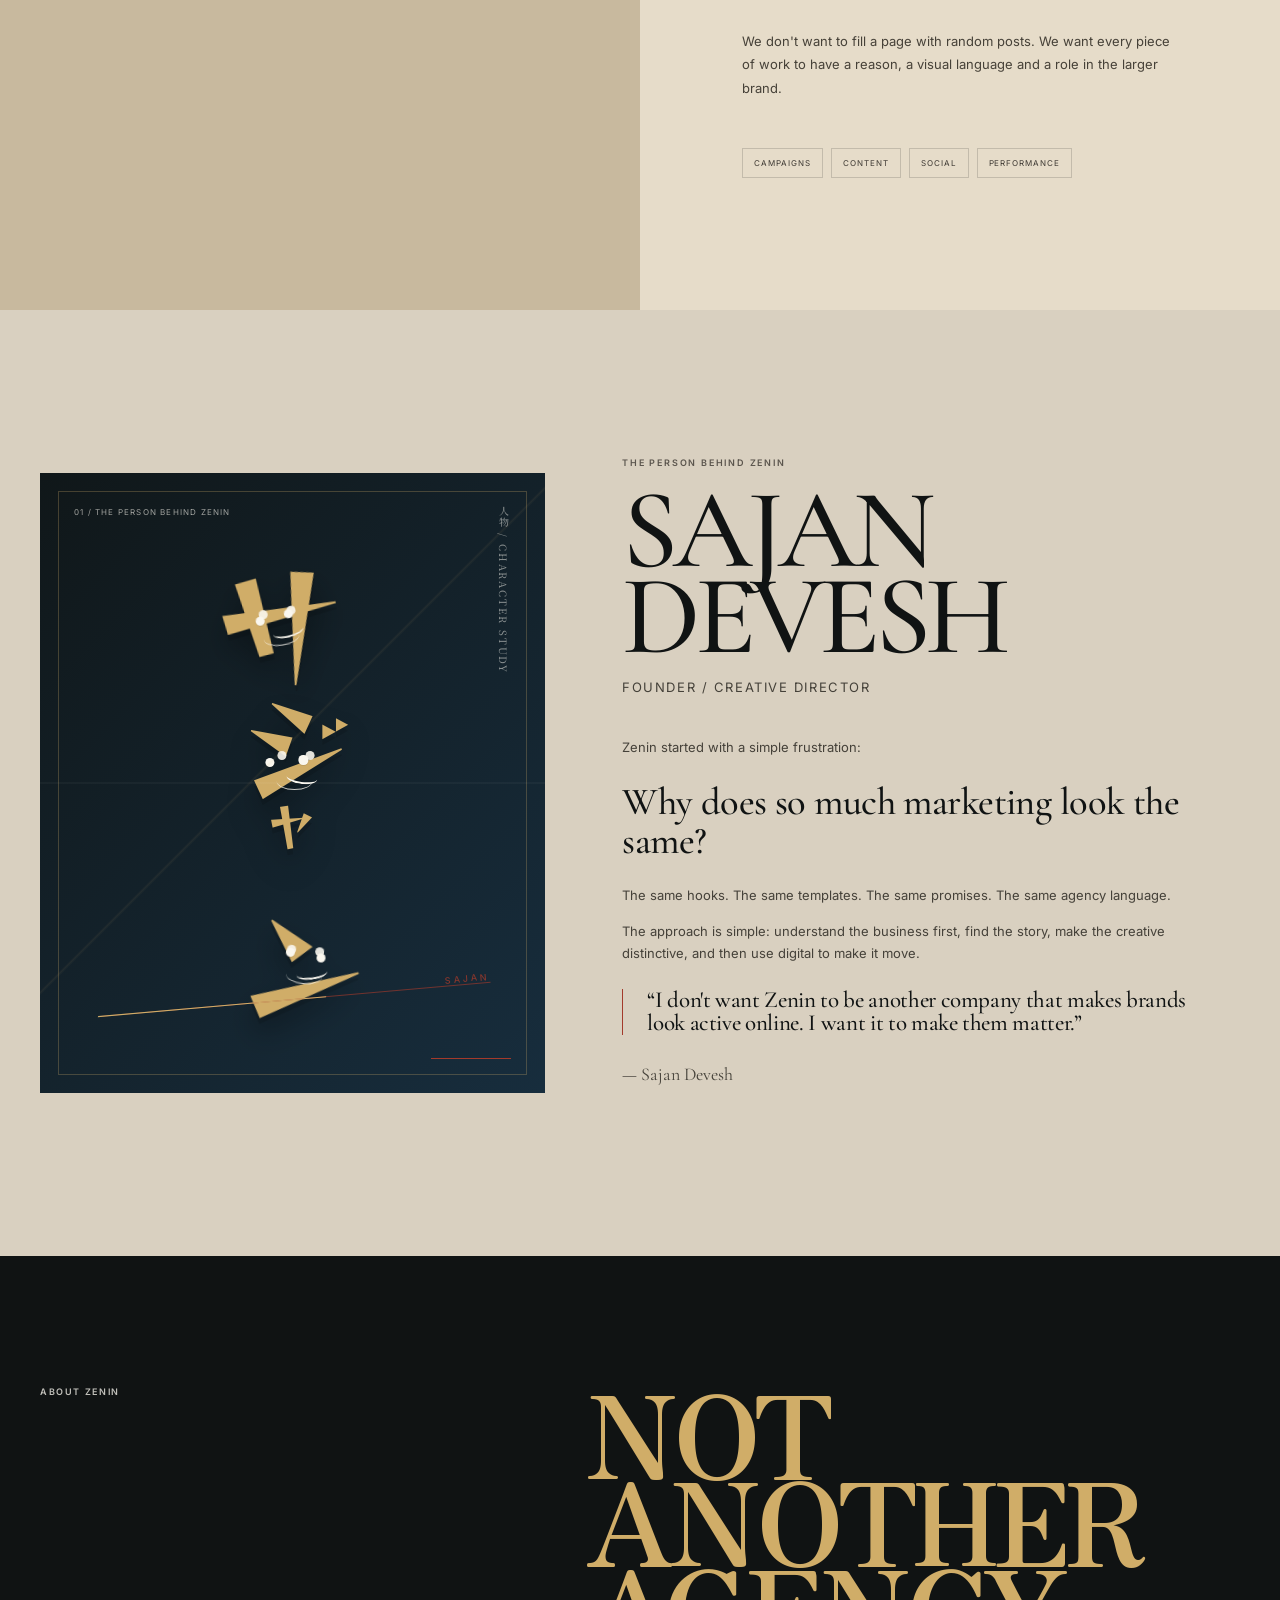
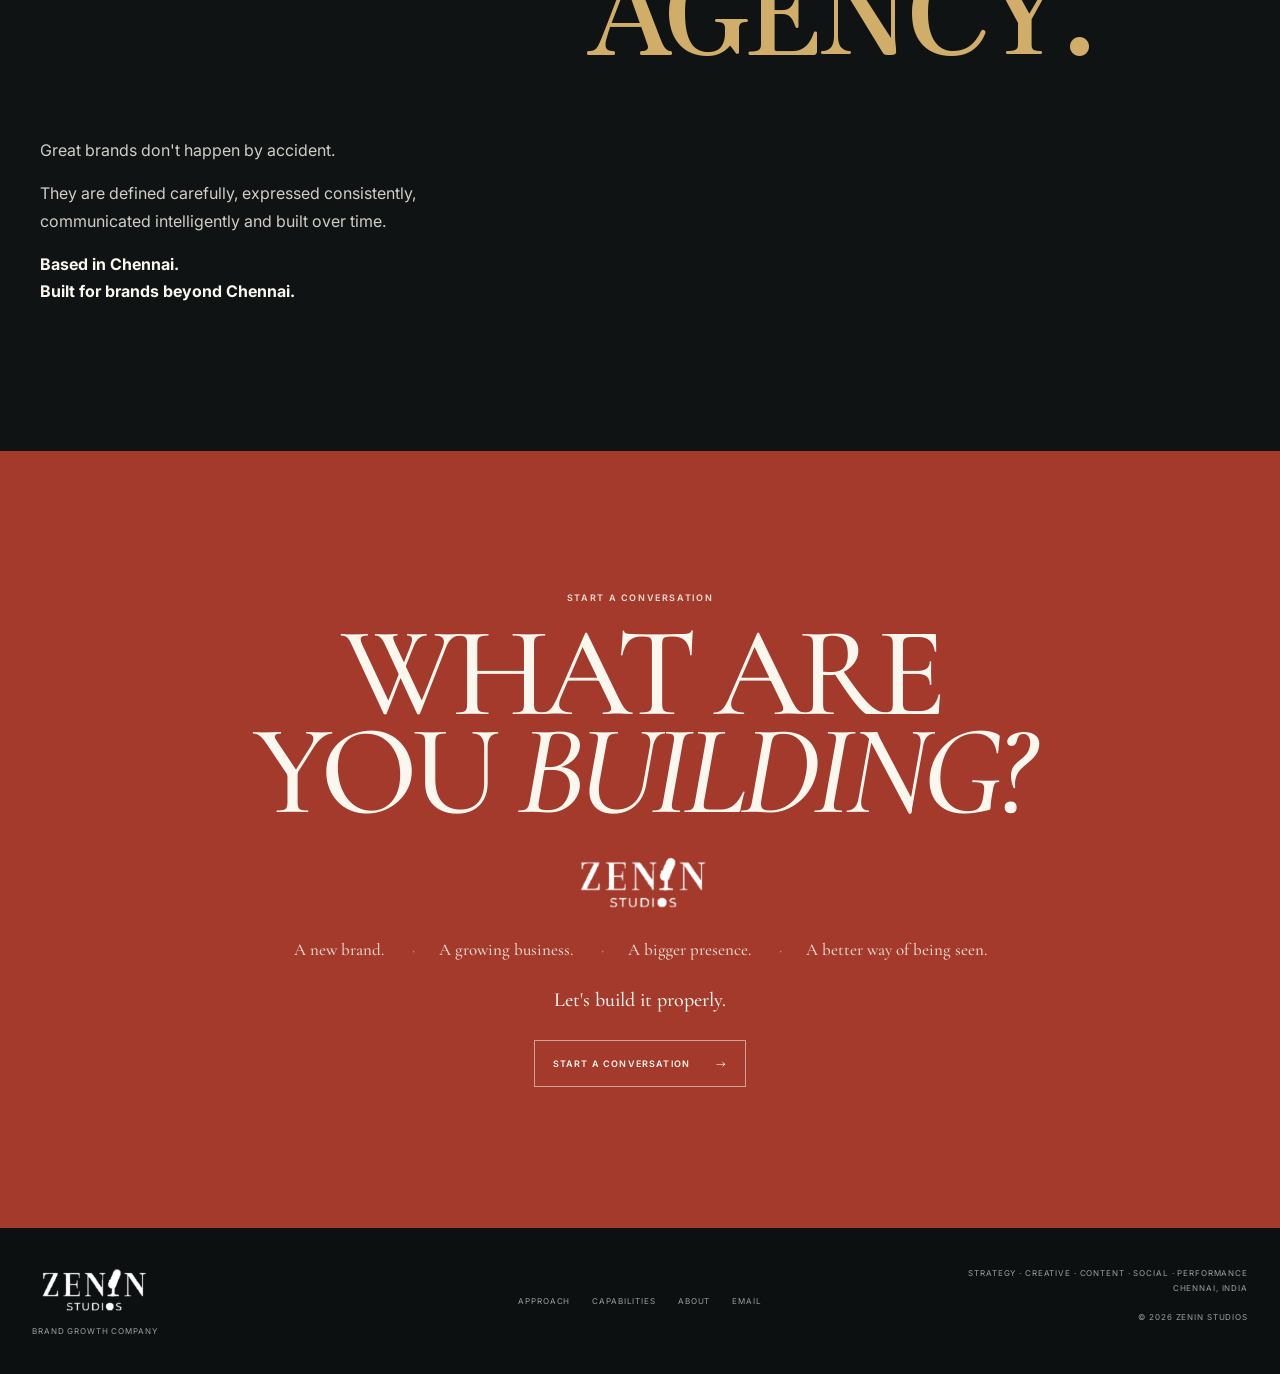
==== commit ed396eab: "Add files via upload" ====
--- a/index.html
+++ b/index.html
@@ -3,107 +3,104 @@
 <head>
 <meta charset="utf-8">
 <meta name="viewport" content="width=device-width,initial-scale=1">
-<meta name="description" content="ZENIN STUDIOS — Brand Growth Company. Strategy, creative, content, social and performance.">
+<meta name="description" content="ZENIN STUDIOS — Brand Growth Company. Build the brand. Build the demand.">
 <link rel="icon" type="image/png" href="assets/zenin-client-logo.png">
 <title>ZENIN STUDIOS — Brand Growth Company</title>
-<link rel="preconnect" href="https://fonts.googleapis.com">
-<link rel="preconnect" href="https://fonts.gstatic.com" crossorigin>
-<link href="https://fonts.googleapis.com/css2?family=Cormorant+Garamond:wght@400;500;600;700&family=Inter:wght@400;500;600&family=Noto+Serif+JP:wght@400;500;600&display=swap" rel="stylesheet">
+<link rel="preconnect" href="https://fonts.googleapis.com"><link rel="preconnect" href="https://fonts.gstatic.com" crossorigin>
+<link href="https://fonts.googleapis.com/css2?family=Cormorant+Garamond:wght@400;500;600;700&family=Inter:wght@400;500;600&family=Noto+Serif+JP:wght@400;500;600&family=Reggae+One&family=Zen+Antique&display=swap" rel="stylesheet">
 <link rel="stylesheet" href="assets/styles.css">
 </head>
 <body>
-<div class="grain" aria-hidden="true"></div><div class="progress" aria-hidden="true"></div>
+<a class="skip" href="#main-content">Skip to content</a><div class="grain" aria-hidden="true"></div><div class="progress" aria-hidden="true"></div>
 <header class="nav">
   <a class="brand" href="#top" aria-label="Zenin Studios home"><img src="assets/zenin-client-logo.png" alt="ZENIN STUDIOS"></a>
-  <nav class="navlinks" aria-label="Primary navigation">
-    <a href="#work">Work</a><a href="#capabilities">Capabilities</a><a href="#approach">Approach</a><a href="#about">About</a><a href="#insights">Insights</a>
-  </nav>
-  <a class="navcta" href="#contact">Start a Project <span>→</span></a>
-  <button class="menu" aria-label="Open menu" aria-expanded="false">☰</button>
+  <nav class="navlinks" aria-label="Primary navigation"><a href="#approach">Approach</a><a href="#capabilities">Capabilities</a><a href="#about">About</a><a href="#contact">Contact</a></nav>
+  <a class="navcta" href="#contact">Start a Project <span>→</span></a><button class="menu" aria-label="Open menu" aria-expanded="false">☰</button>
 </header>
-<nav class="mobileMenu" aria-label="Mobile navigation"><img class="mobileBrand" src="assets/zenin-client-logo-paper.png" alt="ZENIN STUDIOS">
-  <a href="#work">Work</a><a href="#capabilities">Capabilities</a><a href="#approach">Approach</a><a href="#about">About</a><a href="#insights">Insights</a><a href="#contact">Start a Project →</a>
-</nav>
-<main id="top">
+<nav class="mobileMenu" aria-label="Mobile navigation"><img class="mobileBrand" src="assets/zenin-client-logo-paper.png" alt="ZENIN STUDIOS"><a href="#approach">Approach</a><a href="#capabilities">Capabilities</a><a href="#about">About</a><a href="#contact">Start a Project →</a></nav>
+<main id="top"><span id="main-content" class="anchor" aria-hidden="true"></span>
 <section class="hero" data-scene>
-  <div class="heroScene" aria-hidden="true"><div class="sun"></div><div class="mountain mountain-back"></div><div class="mountain mountain-mid"></div><div class="mountain mountain-front"></div><div class="temple"><span></span><i></i></div><div class="mist mist-a"></div><div class="mist mist-b"></div></div>
+  <div class="heroScene" aria-hidden="true"><div class="heroBackName">ZENIN</div><img class="heroPhoto" src="https://images.pexels.com/photos/37438017/pexels-photo-37438017.jpeg?cs=srgb&amp;fm=jpg" alt="Mount Fuji and Chureito Pagoda in Japan at dusk" width="2400" height="1600" fetchpriority="high" decoding="async"></div>
   <div class="heroInner reveal">
-    <div class="heroKicker"><span class="seal">禅</span><span class="eyebrow">ZENIN STUDIOS / BRAND GROWTH COMPANY</span></div>
+    <div class="heroKicker"><span class="jpMark">禅</span><span class="eyebrow">ZENIN STUDIOS / BRAND GROWTH COMPANY</span></div>
     <h1>BUILD THE <span class="gold">BRAND.</span><span>BUILD THE <span class="gold">DEMAND.</span></span></h1>
-    <p class="heroSub">We build brands that know what they stand for, know how to show up, and know how to grow.<br><br>From strategy and creative to content, social, and performance — Zenin brings the pieces together under one direction.</p>
-    <div class="heroActions"><a class="btn gold" href="#work">VIEW OUR WORK <b>→</b></a><a class="btn" href="#contact">START A PROJECT <b>→</b></a></div>
+    <p class="heroSub">Strategy, creative, content, social and performance — brought together under one direction.</p>
+    <div class="heroActions"><a class="btn gold" href="#approach">SEE THE APPROACH <b>→</b></a><a class="btn" href="#contact">START A PROJECT <b>→</b></a></div>
   </div>
-  <div class="heroSeal" aria-hidden="true">PRECISION · INTENT · CRAFT</div>
-  <div class="heroBottom"><span>Strategy · Identity · Content · Social · Performance</span><span class="line"></span><span>Chennai, India</span></div>
+  <div class="heroBottom"><span>Strategy · Creative · Content · Social · Performance</span><span class="line"></span><span>Chennai, India</span></div>
   <div class="scrollCue" aria-hidden="true"><span>SCROLL</span><i></i></div>
 </section>
 
-<section class="section manifesto" id="insights">
-  <div class="wrap"><div class="manifestoGrid"><div><div class="eyebrow">The Zenin Statement</div><div class="verticalMark">美</div></div><div><h2>Precision over <em>noise.</em><br>Intention over imitation.</h2><p>The internet is crowded.</p><p>Every brand is posting.<br>Every agency is creating.<br>Every feed looks increasingly familiar.</p><p>Zenin exists to do the opposite.</p><p>We look for the idea beneath the business, sharpen it, give it a distinctive expression, and build a system around it.</p><p><strong>Less noise.<br>More intent.<br>Better execution.</strong></p></div></div></div>
+<section class="section statement" id="statement">
+  <div class="wrap statementGrid">
+    <div><div class="eyebrow">The Zenin Statement</div><h2>Precision over <em>noise.</em><br>Intention over imitation.</h2></div>
+    <div class="statementCopy"><p>The internet is crowded. Every brand is posting. Every feed looks increasingly familiar.</p><p>We look for the idea beneath the business, sharpen it, give it a distinctive expression, and build a system around it.</p><p class="closing"><strong>Less noise.<br>More intent.<br>Better execution.</strong></p></div>
+  </div>
 </section>
 
-<section class="section statement">
-  <div class="wrap"><div class="statementGrid"><div><div class="eyebrow">Our Core Philosophy</div><h2>A brand is not a logo.<br><br>A campaign is not a strategy.<br><br>Growth is not a number alone.</h2></div><div class="statementCopy"><p>A strong brand is a system.</p><p>What it says.<br>How it looks.<br>How it behaves.<br>What people remember.<br>And ultimately, why they choose it.</p><p>Zenin connects those layers.</p><div class="principles"><div class="principle"><b>IDENTITY</b><span>What should your brand mean?</span></div><div class="principle"><b>EXPRESSION</b><span>How should your brand look, sound, and communicate?</span></div><div class="principle"><b>ATTENTION</b><span>How do we make people notice?</span></div><div class="principle"><b>DEMAND</b><span>How do we turn attention into action?</span></div><div class="principle"><b>GROWTH</b><span>How do we make what works repeatable?</span></div></div></div></div></div>
+
+
+<section class="paintingBreak brandPainting" aria-label="Japanese visual direction for brand and business">
+  <div class="paintingFull"><img src="https://collectionapi.metmuseum.org/api/collection/v1/iiif/55287/140157/main-image" alt="Mitsui Shop at Surugachō in Edo — Hokusai, public-domain Edo-period woodblock print" loading="lazy" decoding="async"></div>
+  <div class="paintingCaption"><span>美意識 / BRAND</span><p>DISCIPLINE IN FORM.<br>CHARACTER IN DETAIL.</p></div>
 </section>
 
 <section class="systemScene" aria-label="Zenin brand system in motion">
-  <div class="systemBackdrop" aria-hidden="true"><div class="redSun"></div><div class="waterLine w1"></div></div>
+  <div class="systemBackdrop" aria-hidden="true"><div class="waterLine w1"></div></div>
   <div class="systemSticky">
-    <div class="systemIntro"><div class="eyebrow">Zenin / Brand System</div><h2>One direction.<br><span class="gold">Many touchpoints.</span></h2><p>Strategy, creative, content, social, performance.</p></div>
-    <div class="deviceComposition" aria-hidden="true">
+    <div class="systemIntro"><div class="eyebrow">Brand System</div><h2>One direction.<br><span class="gold">Many touchpoints.</span></h2><p>Strategy. Creative. Content. Social. Performance.</p></div>
+    <div class="deviceComposition" aria-hidden="true" data-device-scene>
       <div class="laptop"><div class="laptopScreen"><div class="screenTop">ZENIN / BRAND GROWTH COMPANY</div><div class="screenGrid"><span>STRATEGY</span><span>CREATIVE</span><span>CONTENT</span><span>PERFORMANCE</span></div><div class="screenLine"></div><div class="screenLine short"></div></div><div class="laptopBase"></div></div>
       <div class="phone"><div class="phoneNotch"></div><div class="phoneScreen"><span class="screenKicker">ZENIN</span><strong>BUILD THE<br>BRAND.</strong><small>BUILD THE DEMAND.</small><i></i></div></div>
-      <div class="orbit orbitOne"></div><div class="orbit orbitTwo"></div>
+      <div class="brushSweep brushSweepOne"></div><div class="brushSweep brushSweepTwo"></div>
     </div>
   </div>
 </section>
 
 <section class="section method" id="approach">
-  <div class="wrap"><div class="methodTop"><div><div class="eyebrow">The Zenin Method</div><h2>THE ZENIN<br>METHOD</h2></div><p class="methodIntro">A disciplined path from clarity to creative distinction, distribution and continuous improvement.</p></div><div class="steps">
-    <article class="step"><div class="num">01 — DEFINE</div><h3>DEFINE</h3><p>We find the clearest version of your brand.</p><p>Audience.<br>Positioning.<br>Promise.<br>Personality.<br>Opportunity.</p><p><strong>Clarity before creativity.</strong></p></article>
-    <article class="step"><div class="num">02 — DISTINGUISH</div><h3>DISTINGUISH</h3><p>We turn strategy into something recognisable.</p><p>Visual language.<br>Messaging.<br>Creative direction.<br>Content territories.<br>Campaign ideas.</p><p><strong>Different by design.</strong></p></article>
-    <article class="step"><div class="num">03 — DEPLOY</div><h3>DEPLOY</h3><p>We take the brand into the real world.</p><p>Social.<br>Content.<br>Creators.<br>Campaigns.<br>Paid media.</p><p><strong>Built to be seen.</strong></p></article>
-    <article class="step"><div class="num">04 — DEMAND</div><h3>DEMAND</h3><p>We turn attention into measurable business movement.</p><p>Leads.<br>Enquiries.<br>Conversions.<br>Acquisition.<br>Retargeting.</p><p><strong>Attention with intent.</strong></p></article>
-    <article class="step"><div class="num">05 — DEVELOP</div><h3>DEVELOP</h3><p>We learn from what happens and keep improving.</p><p>Creative performance.<br>Audience behaviour.<br>Campaign data.<br>Conversion signals.</p><p><strong>What works gets sharper.</strong></p></article>
+  <div class="wrap"><div class="methodTop"><div><div class="eyebrow">The Zenin Method</div><h2>THE ZENIN<br>METHOD</h2></div><p class="methodIntro">A disciplined path from clarity to distinction, distribution and continuous improvement.</p></div>
+  <div class="steps">
+    <article class="step"><div class="num">01 — DEFINE</div><h3>DEFINE</h3><p>Audience. Positioning. Promise. Personality. Opportunity.</p><strong>Clarity before creativity.</strong></article>
+    <article class="step"><div class="num">02 — DISTINGUISH</div><h3>DISTINGUISH</h3><p>Visual language. Messaging. Creative direction. Content territories. Campaign ideas.</p><strong>Different by design.</strong></article>
+    <article class="step"><div class="num">03 — DEPLOY</div><h3>DEPLOY</h3><p>Social. Content. Creators. Campaigns. Paid media.</p><strong>Built to be seen.</strong></article>
+    <article class="step"><div class="num">04 — DEMAND</div><h3>DEMAND</h3><p>Leads. Enquiries. Conversions. Acquisition. Retargeting.</p><strong>Attention with intent.</strong></article>
+    <article class="step"><div class="num">05 — DEVELOP</div><h3>DEVELOP</h3><p>Creative performance. Audience behaviour. Campaign data. Conversion signals.</p><strong>What works gets sharper.</strong></article>
   </div></div>
 </section>
 
-<section class="section capabilities" id="capabilities"><div class="wrap"><div class="eyebrow">What We Build</div><h2>WHAT WE BUILD</h2><div class="capGrid">
-<article class="cap"><span class="index">01 / BRAND STRATEGY</span><h3>Before people remember your brand, they need a reason to.</h3><p>We define positioning, audience, messaging, and communication direction so every piece of marketing starts from the same foundation.</p></article>
-<article class="cap"><span class="index">02 / CREATIVE DIRECTION</span><h3>Ideas should have a point of view.</h3><p>Campaign concepts, visual direction, creative systems, and communication ideas designed to make brands recognisable rather than interchangeable.</p></article>
-<article class="cap"><span class="index">03 / CONTENT</span><h3>Not content for the sake of filling a calendar.</h3><p>Reels, short-form video, static creatives, carousels, campaigns, and brand storytelling built around a clear communication purpose.</p></article>
-<article class="cap"><span class="index">04 / SOCIAL</span><h3>Your social presence is part of your brand — not a notice board.</h3><p>We create the strategy, content system, and creative direction that make your social channels feel consistent, relevant, and alive.</p></article>
-<article class="cap"><span class="index">05 / PERFORMANCE</span><h3>Good creative earns attention. Good performance turns attention into action.</h3><p>We build and optimise paid campaigns across platforms such as Meta and Google, with creative and targeting working together around the business outcome that matters.</p></article>
-<article class="cap"><span class="index">06 / CREATOR &amp; INFLUENCE</span><h3>People trust people.</h3><p>We identify relevant creators, shape the campaign idea, and build creator-led communication that feels native to the audience.</p></article>
-<article class="cap"><span class="index">07 / CAMPAIGNS</span><h3>One strong idea can travel further than fifty disconnected posts.</h3><p>We develop campaign concepts that can live across social, paid media, creators, content, and digital touchpoints.</p></article>
+<section class="section capabilities" id="capabilities"><div class="wrap"><div class="eyebrow">Capabilities</div><h2>WHAT WE BUILD</h2><div class="capGrid">
+<article class="cap"><span class="index">01 / BRAND STRATEGY<span class="capGlyph glyphA" aria-hidden="true">A</span></span><h3>Give the brand a reason to be remembered.</h3><p>Positioning, audience, messaging and communication direction.</p></article>
+<article class="cap"><span class="index">02 / CREATIVE DIRECTION<span class="capGlyph glyphC" aria-hidden="true">C</span></span><h3>Ideas should have a point of view.</h3><p>Campaign concepts, visual direction and creative systems.</p></article>
+<article class="cap"><span class="index">03 / CONTENT<span class="capGlyph glyphO" aria-hidden="true">O</span></span><h3>Content with a purpose.</h3><p>Reels, short-form video, static creatives, carousels and storytelling.</p></article>
+<article class="cap"><span class="index">04 / SOCIAL<span class="capGlyph glyphS" aria-hidden="true">S</span></span><h3>A social presence that feels alive.</h3><p>Strategy, content systems and creative direction for social channels.</p></article>
+<article class="cap"><span class="index">05 / PERFORMANCE<span class="capGlyph glyphP" aria-hidden="true">P</span></span><h3>Creative that turns attention into action.</h3><p>Paid campaigns across relevant digital platforms, built around the business outcome.</p></article>
+<article class="cap"><span class="index">06 / CREATOR &amp; INFLUENCE<span class="capGlyph glyphR" aria-hidden="true">R</span></span><h3>People trust people.</h3><p>Relevant creators, strong campaign ideas and native audience communication.</p></article>
+<article class="cap"><span class="index">07 / CAMPAIGNS<span class="capGlyph glyphM" aria-hidden="true">M</span></span><h3>One strong idea can travel.</h3><p>Campaign concepts that move across social, paid, creators and digital touchpoints.</p></article>
 </div></div></section>
 
-<section class="bigquote"><div class="quoteTexture" aria-hidden="true"></div><p>DON'T CHASE<br><span>ATTENTION.</span><br>EARN IT.</p><small>Anyone can make something loud.<br>Our job is to make something worth noticing.</small></section>
+<section class="workNote"><div class="workArt"><img src="https://collectionapi.metmuseum.org/api/collection/v1/iiif/37195/131346/main-image" alt="Nihonbashi — Hiroshige, public-domain Edo-period woodblock print showing commerce and movement in Edo" loading="lazy" decoding="async"></div><div class="workCopy"><div class="eyebrow">The Work</div><h2>POINT OF<br><em>VIEW.</em></h2><p>We don't want to fill a page with random posts. We want every piece of work to have a reason, a visual language and a role in the larger brand.</p><div class="workTags"><span>Campaigns</span><span>Content</span><span>Social</span><span>Performance</span></div></div></section>
 
-<section class="section work" id="work"><div class="wrap"><div class="workHeader"><div><div class="eyebrow">Work</div><h2>WORK WITH<br>A POINT OF VIEW</h2></div><p>We don't want to show you 40 random social posts.<br><br>We want to show you what changed.</p></div><div class="workStory"><div class="storyRail"><span>01</span><i></i><span>02</span><i></i><span>03</span><i></i><span>04</span><i></i><span>05</span></div><div class="storyWords"><div><b>THE BUSINESS</b><span>What was happening?</span></div><div><b>THE PROBLEM</b><span>What needed to change?</span></div><div><b>THE THINKING</b><span>What did Zenin see differently?</span></div><div><b>THE WORK</b><span>What did we create?</span></div><div><b>THE MOVEMENT</b><span>What happened after?</span></div></div></div><div class="workTags"><span>Campaigns</span><span>Content</span><span>Social</span><span>Performance</span><span>Results</span></div></div></section>
+<section class="section founder" id="about"><div class="wrap founderGrid"><div class="founderMark" aria-hidden="true">
+  <div class="founderKanji">人物 / CHARACTER STUDY</div>
+  <div class="founderSajan" aria-label="Sajan in Japanese characters">
+    <div class="sajanCharacter sajanA">
+      <span class="sajanGlyph">サ</span><span class="face eyeOne"></span><span class="face eyeTwo"></span><span class="mouth"></span>
+    </div>
+    <div class="sajanCharacter sajanJ">
+      <span class="sajanGlyph">ジ<span class="smallKana">ャ</span></span><span class="face eyeOne"></span><span class="face eyeTwo"></span><span class="mouth"></span>
+    </div>
+    <div class="sajanCharacter sajanN">
+      <span class="sajanGlyph">ン</span><span class="face eyeOne"></span><span class="face eyeTwo"></span><span class="mouth"></span>
+    </div>
+  </div>
+  <div class="sajanBrush"><span>SAJAN</span></div>
+  <span class="founderSide">01 / THE PERSON BEHIND ZENIN</span><div class="founderRule"></div>
+</div><div class="founderCopy"><div class="eyebrow">The Person Behind Zenin</div><h2>SAJAN<br>DEVESH</h2><p class="role">Founder / Creative Director</p><p>Zenin started with a simple frustration:</p><blockquote>Why does so much marketing look the same?</blockquote><p>The same hooks. The same templates. The same promises. The same agency language.</p><p>The approach is simple: understand the business first, find the story, make the creative distinctive, and then use digital to make it move.</p><blockquote class="founderQuote">“I don't want Zenin to be another company that makes brands look active online. I want it to make them matter.”</blockquote><p class="signature">— Sajan Devesh</p></div></div></section>
 
-<section class="section proof"><div class="wrap"><div class="proofIntro"><div class="eyebrow">Results</div><h2>THE WORK SHOULD SPEAK.<br><em>THE NUMBERS SHOULD PROVE IT.</em></h2><p>Do not manufacture numbers simply to make Zenin look bigger.</p><p>Until substantial verified numbers are available, use project-level proof.</p></div><div class="proofGrid"><div class="proofItem"><strong>+X</strong><span>Campaigns executed</span></div><div class="proofItem"><strong>+X</strong><span>Brands worked with</span></div><div class="proofItem"><strong>X</strong><span>Industries</span></div><div class="proofItem"><strong>₹X</strong><span>Ad spend managed</span></div></div><p class="proofNote">Only publish numbers that can be substantiated.</p></div></section>
+<section class="aboutBlock"><div class="wrap"><div class="eyebrow">About Zenin</div><h2>NOT ANOTHER AGENCY.</h2><div class="aboutText"><p>Great brands don't happen by accident.</p><p>They are defined carefully, expressed consistently, communicated intelligently and built over time.</p><p><strong>Based in Chennai.<br>Built for brands beyond Chennai.</strong></p></div></div></section>
 
-<section class="section industries"><div class="wrap"><div class="eyebrow">Industries</div><h2 class="display">BRANDS DON'T<br>COME IN ONE<br>CATEGORY.</h2><div class="industryLine"><span>REAL ESTATE</span><span>HOSPITALITY</span><span>FOOD &amp; BEVERAGE</span><span>EDUCATION</span><span>LIFESTYLE</span><span>PROFESSIONAL SERVICES</span><span>STARTUPS</span><span>D2C</span></div><p class="industryEnd">Different businesses. Different audiences.<br><strong>One requirement: to matter.</strong></p></div></section>
-
-<section class="section founder" id="about"><div class="wrap founderGrid"><div class="founderMark"><div class="founderSeal">禅</div><span>THE PERSON<br>BEHIND ZENIN</span></div><div class="founderCopy"><div class="eyebrow">The Person Behind Zenin</div><h2>SAJAN<br>DEVESH</h2><p class="role">Founder / Creative Director</p><p>Zenin started with a simple frustration:</p><blockquote>Why does so much marketing look the same?</blockquote><p>The same hooks.<br>The same templates.<br>The same promises.<br>The same agency language.</p><p>Sajan's approach is built around the opposite idea — understand the business first, find the story, make the creative distinctive, and then use digital to make it move.</p><p>With a background spanning direction, scripting, content, and digital communication, he built Zenin around the intersection of creative thinking and commercial growth.</p><blockquote class="founderQuote">“I don't want Zenin to be another company that makes brands look active online. I want it to make them matter.”</blockquote><p class="signature">— Sajan Devesh</p></div></div></section>
-
-<section class="section aboutBlock"><div class="wrap"><div class="eyebrow">About Zenin</div><h2>ZENIN ISN'T BUILT TO BE ANOTHER AGENCY.</h2><div class="aboutText"><p>We're building a company around a simple belief:</p><strong>Great brands don't happen by accident.</strong><p>They are defined carefully.</p><p>Expressed consistently.</p><p>Communicated intelligently.</p><p>And built over time.</p><p>Zenin brings together the strategic and creative sides of digital growth so brands can move with more clarity, consistency, and intent.</p><p><strong>Based in Chennai.<br>Built for brands beyond Chennai.</strong></p></div></div></section>
-
-<section class="section mindset"><div class="wrap"><div class="eyebrow">The Zenin Mindset</div><h2>PRECISION.<br>DISCIPLINE.<br>INTENT.<br>CRAFT.</h2><p>Four principles that shape how we work.</p><div class="mindsetGrid"><div><b>PRECISION</b><span>Know exactly what you're trying to say.</span></div><div><b>DISCIPLINE</b><span>Good brands are built through consistency.</span></div><div><b>INTENT</b><span>Every creative decision should have a reason.</span></div><div><b>CRAFT</b><span>Details are not decoration. They are the difference.</span></div></div></div></section>
-
-<section class="section faq" id="faq"><div class="wrap"><div class="eyebrow">FAQ</div><h2>QUESTIONS<br>WORTH ASKING.</h2><div class="faqGrid">
-<div class="faqItem" data-faq><button aria-expanded="false">Do you only manage social media?<span>+</span></button><div class="faqAnswer"><p>No.<br><br>Social is one part of what we do. We work across strategy, creative, content, social, campaigns, and performance depending on what the brand actually needs.</p></div></div>
-<div class="faqItem" data-faq><button aria-expanded="false">Are you a branding agency?<span>+</span></button><div class="faqAnswer"><p>Not exclusively.<br><br>We help define how a brand should communicate and then take that thinking into its digital presence, content, and marketing.</p></div></div>
-<div class="faqItem" data-faq><button aria-expanded="false">Do you run paid advertising?<span>+</span></button><div class="faqAnswer"><p>Yes.<br><br>We build and manage performance campaigns across relevant digital platforms, with creative and targeting working together.</p></div></div>
-<div class="faqItem" data-faq><button aria-expanded="false">Do you work with startups?<span>+</span></button><div class="faqAnswer"><p>Yes.<br><br>We work with businesses at different stages, provided there is a clear ambition and a willingness to build properly.</p></div></div>
-<div class="faqItem" data-faq><button aria-expanded="false">Do you offer fixed packages?<span>+</span></button><div class="faqAnswer"><p>We don't believe every business needs the same marketing system.<br><br>We start with the objective, identify what is required, and build the engagement around it.</p></div></div>
-<div class="faqItem" data-faq><button aria-expanded="false">How do we start?<span>+</span></button><div class="faqAnswer"><p>Tell us what you're building, where you are today, and where you want to go.<br><br>We'll take it from there.</p></div></div>
-</div></div></section>
-
-<section class="section cta" id="contact"><div class="ctaInner"><div class="eyebrow">Start a Conversation</div><h2>WHAT ARE<br>YOU <em>BUILDING?</em></h2><img class="ctaLogo" src="assets/zenin-client-logo-paper.png" alt="ZENIN STUDIOS">
-<div class="ctaList"><span>A new brand.</span><span>A growing business.</span><span>A bigger presence.</span><span>A better way of being seen.</span></div><p>Whatever the next stage is —</p><strong>Let's build it properly.</strong><a class="btn light" href="mailto:gensnoah4110@gmail.com?subject=Zenin%20Studios%20Project%20Enquiry&body=Hello%20Zenin%20Studios%2C%0A%0AI%27d%20like%20to%20start%20a%20conversation%20about%20a%20project.%0A%0AHere%20are%20the%20details%3A%0A%0A1.%20Name%3A%0A2.%20Company%20%2F%20Brand%3A%0A3.%20Website%20%28if%20any%29%3A%0A4.%20What%20are%20you%20building%3F%0A5.%20What%20do%20you%20need%20help%20with%3F%0A%20%20%20%5B%5D%20Brand%20Strategy%0A%20%20%20%5B%5D%20Creative%20Direction%0A%20%20%20%5B%5D%20Content%0A%20%20%20%5B%5D%20Social%0A%20%20%20%5B%5D%20Performance%0A%20%20%20%5B%5D%20Creator%20%26%20Influence%0A%20%20%20%5B%5D%20Campaign%0A6.%20What%20is%20the%20main%20goal%3F%0A7.%20Target%20audience%3A%0A8.%20Current%20challenge%3A%0A9.%20Expected%20timeline%3A%0A10.%20Budget%20range%20%28optional%29%3A%0A11.%20Anything%20else%20we%20should%20know%3F%0A%0AThank%20you.%0A%0ARegards%2C%0A">START A CONVERSATION <b>→</b></a><small>No sales pitch. Just a conversation about the brand.</small></div></section>
+<section class="section cta" id="contact"><div class="ctaInner"><div class="eyebrow">Start a Conversation</div><h2>WHAT ARE<br>YOU <em>BUILDING?</em></h2><img class="ctaLogo" src="assets/zenin-client-logo-paper.png" alt="ZENIN STUDIOS"><div class="ctaList"><span>A new brand.</span><span>A growing business.</span><span>A bigger presence.</span><span>A better way of being seen.</span></div><strong>Let's build it properly.</strong><a class="btn light" href="mailto:gensnoah4110@gmail.com?subject=Zenin%20Studios%20Project%20Enquiry&body=Hello%20Zenin%20Studios%2C%0A%0AI%27d%20like%20to%20start%20a%20conversation%20about%20a%20project.%0A%0AName%3A%0ACompany%20%2F%20Brand%3A%0AWebsite%3A%0AWhat%20are%20you%20building%3F%0ARequired%20services%3A%0AMain%20goal%3A%0ATarget%20audience%3A%0ACurrent%20challenge%3A%0ATimeline%3A%0ABudget%20%28optional%29%3A%0A%0AThank%20you.">START A CONVERSATION <b>→</b></a></div></section>
 </main>
-<footer class="footer"><div><img class="footerLogo" src="assets/zenin-client-logo-paper.png" alt="ZENIN STUDIOS"><span>Brand Growth Company</span></div><nav><a href="#work">Work</a><a href="#capabilities">Capabilities</a><a href="#approach">Approach</a><a href="#about">About</a><a href="#contact">Email</a></nav><div class="right">Strategy · Creative · Content · Social · Performance<br>Chennai, India<br><br>© 2026 Zenin Studios</div></footer>
+<footer class="footer"><div><img class="footerLogo" src="assets/zenin-client-logo-paper.png" alt="ZENIN STUDIOS"><span>Brand Growth Company</span></div><nav><a href="#approach">Approach</a><a href="#capabilities">Capabilities</a><a href="#about">About</a><a href="#contact">Email</a></nav><div class="right">Strategy · Creative · Content · Social · Performance<br>Chennai, India<br><br>© 2026 Zenin Studios</div></footer>
 <script src="assets/site.js"></script>
 </body></html>
--- a/assets/styles.css
+++ b/assets/styles.css
@@ -1,499 +1,268 @@
-:root{--ink:#11110f;--paper:#eee7d7;--paper2:#e4dac6;--red:#8e2f25;--gold:#a88a4d;--muted:#756f63;--line:rgba(17,17,15,.18);--serif:'Cormorant Garamond',serif;--jp:'Noto Serif JP',serif;--sans:'Inter',sans-serif;--ease:cubic-bezier(.2,.8,.2,1)}*{box-sizing:border-box}html{scroll-behavior:smooth;background:var(--paper)}body{margin:0;background:var(--paper);color:var(--ink);font-family:var(--sans);overflow-x:hidden}.grain{position:fixed;inset:0;pointer-events:none;z-index:999;background-image:url("data:image/svg+xml,%3Csvg viewBox='0 0 180 180' xmlns='http://www.w3.org/2000/svg'%3E%3Cfilter id='n'%3E%3CfeTurbulence type='fractalNoise' baseFrequency='.8' numOctaves='4' stitchTiles='stitch'/%3E%3C/filter%3E%3Crect width='100%25' height='100%25' filter='url(%23n)' opacity='.13'/%3E%3C/svg%3E");mix-blend-mode:multiply;opacity:.18}.progress{position:fixed;z-index:1000;top:0;left:0;width:100%;height:2px;background:var(--red);transform-origin:left;transform:scaleX(0)}a{color:inherit;text-decoration:none}button{font:inherit;color:inherit}.nav{position:fixed;z-index:900;top:0;left:0;right:0;height:76px;padding:0 32px;display:grid;grid-template-columns:1fr auto 1fr;align-items:center;border-bottom:1px solid transparent;transition:background .35s,border-color .35s}.nav:after{content:"";position:absolute;inset:0;background:rgba(238,231,215,.72);backdrop-filter:blur(18px);-webkit-backdrop-filter:blur(18px);opacity:0;z-index:-1;transition:opacity .35s}.nav:hover:after{opacity:1}.brand img{width:116px;height:auto;display:block}.navlinks{display:flex;gap:30px;justify-content:center;font-size:9px;letter-spacing:.13em;text-transform:uppercase}.navlinks a,.navcta{transition:color .25s,transform .25s}.navlinks a:hover,.navcta:hover{color:var(--red)}.navcta{justify-self:end;font-size:9px;text-transform:uppercase;letter-spacing:.13em}.navcta span{color:var(--red);font-size:15px}.menu{display:none;background:none;border:0;font-size:21px;cursor:pointer}.mobileMenu{display:none}
-.hero{height:100svh;min-height:720px;position:relative;display:flex;align-items:center;overflow:hidden;background:linear-gradient(#e8dfcc,#eee7d7 70%)}.heroScene{position:absolute;inset:0;transform-origin:center bottom;will-change:transform}.sun{position:absolute;width:190px;height:190px;border-radius:50%;right:15%;top:20%;background:rgba(168,138,77,.15);box-shadow:0 0 80px rgba(168,138,77,.12)}.mountain{position:absolute;left:-5%;right:-5%;bottom:-3%;height:66%;clip-path:polygon(0 78%,9% 65%,17% 72%,27% 39%,38% 64%,48% 24%,60% 63%,70% 35%,81% 67%,91% 48%,100% 70%,100% 100%,0 100%);will-change:transform}.mountain-back{background:#d4c6ab;opacity:.78}.mountain-mid{height:56%;bottom:2%;background:#bcae92;opacity:.72}.mountain-front{height:43%;bottom:-1%;background:#9c8e73;opacity:.6}.temple{position:absolute;right:16%;bottom:17%;width:125px;height:240px;will-change:transform}.temple:before,.temple:after,.temple span,.temple i{content:"";position:absolute;left:50%;transform:translateX(-50%);background:var(--ink)}.temple:before{width:5px;height:220px;bottom:0}.temple:after{width:104px;height:7px;bottom:40px;box-shadow:0 -34px 0 -1px var(--ink),0 -68px 0 -1px var(--ink),0 -102px 0 -1px var(--ink),0 -136px 0 -1px var(--ink)}.temple span{width:132px;height:8px;bottom:29px}.temple i{width:28px;height:7px;bottom:8px}.mist{position:absolute;height:90px;border-radius:50%;background:rgba(238,231,215,.66);filter:blur(18px);will-change:transform}.mist-a{width:48%;left:-5%;bottom:22%}.mist-b{width:55%;right:-8%;bottom:29%;opacity:.55}.heroInner{position:relative;z-index:5;width:min(1240px,calc(100% - 64px));margin:0 auto;padding-top:30px}.heroKicker{display:flex;align-items:center;gap:16px;margin-bottom:36px}.seal{width:36px;height:36px;border:1px solid var(--red);color:var(--red);display:grid;place-items:center;font-family:var(--jp);font-size:17px}.eyebrow{font-size:9px;line-height:1.3;letter-spacing:.17em;text-transform:uppercase;color:var(--muted)}.hero h1{font-family:var(--serif);font-size:clamp(86px,12.2vw,190px);font-weight:500;line-height:.72;letter-spacing:-.055em;margin:0;max-width:1100px}.hero h1>span{display:block}.gold{color:var(--gold)}.heroSub{max-width:590px;margin:42px 0 30px;font-size:15px;line-height:1.7;color:#514c43}.heroActions{display:flex;gap:10px}.btn{display:inline-flex;align-items:center;gap:28px;padding:15px 19px;border:1px solid var(--ink);font-size:9px;letter-spacing:.13em;text-transform:uppercase;transition:transform .3s var(--ease),background .3s,color .3s}.btn b{font-size:15px;font-weight:400}.btn:hover{transform:translateY(-3px);background:var(--ink);color:var(--paper)}.btn.gold{background:var(--gold);border-color:var(--gold)}.btn.gold:hover{background:var(--red);border-color:var(--red);color:var(--paper)}.heroSeal{position:absolute;z-index:4;right:6%;top:30%;width:132px;height:132px;border:1px solid rgba(142,47,37,.45);border-radius:50%;display:grid;place-items:center;text-align:center;font-size:7px;letter-spacing:.16em;color:var(--red);transform:rotate(-12deg);will-change:transform}.heroBottom{position:absolute;z-index:5;left:32px;right:32px;bottom:24px;display:grid;grid-template-columns:1fr 2fr 1fr;gap:20px;align-items:center;font-size:8px;letter-spacing:.12em;text-transform:uppercase}.heroBottom .line{height:1px;background:var(--line)}.heroBottom span:last-child{text-align:right}.scrollCue{position:absolute;z-index:6;left:50%;bottom:19px;display:flex;flex-direction:column;align-items:center;gap:8px;transform:translateX(-50%);font-size:7px;letter-spacing:.2em;color:var(--muted)}.scrollCue i{height:36px;width:1px;background:var(--red);animation:cue 1.8s ease-in-out infinite}@keyframes cue{0%,100%{transform:scaleY(.35);transform-origin:top;opacity:.3}50%{transform:scaleY(1);opacity:1}}
-.section{padding:150px 0}.wrap{width:min(1240px,calc(100% - 64px));margin:0 auto}.manifesto{background:var(--paper)}.manifestoGrid{display:grid;grid-template-columns:.35fr 1.65fr;gap:90px}.verticalMark{font-family:var(--jp);font-size:120px;color:var(--red);opacity:.75;writing-mode:vertical-rl;margin-top:55px}.manifesto h2,.statement h2,.method h2,.capabilities> .wrap>h2,.work h2,.proof h2,.faq h2,.aboutBlock h2{font-family:var(--serif);font-weight:500;letter-spacing:-.045em}.manifesto h2{font-size:clamp(68px,9vw,135px);line-height:.77;margin:0 0 75px}.manifesto h2 em,.proof h2 em{color:var(--red);font-style:normal}.manifesto p{max-width:680px;font-size:18px;line-height:1.75;color:#514c43}.manifesto p strong{font-family:var(--serif);font-size:32px;font-weight:500;color:var(--ink)}.statement{background:var(--paper2)}.statementGrid{display:grid;grid-template-columns:1fr 1fr;gap:110px}.statement h2{font-size:clamp(60px,7vw,105px);line-height:.78;margin:28px 0}.statementCopy{padding-top:80px}.statementCopy>p{font-size:18px;line-height:1.7;color:#514c43}.principles{margin-top:60px;border-top:1px solid var(--line)}.principle{display:grid;grid-template-columns:150px 1fr;gap:25px;padding:22px 0;border-bottom:1px solid var(--line);font-size:12px}.principle b{font-size:9px;letter-spacing:.12em}.principle span{color:var(--muted)}
-.systemScene{height:210vh;background:var(--ink);color:var(--paper);position:relative;overflow:hidden}.systemSticky{position:sticky;top:0;height:100svh;min-height:650px;display:grid;grid-template-columns:.8fr 1.2fr;align-items:center;gap:20px;width:min(1240px,calc(100% - 64px));margin:0 auto}.systemIntro{position:relative;z-index:4}.systemIntro h2{font-family:var(--serif);font-weight:500;font-size:clamp(70px,8vw,125px);line-height:.75;letter-spacing:-.05em;margin:25px 0}.systemIntro p{font-size:12px;letter-spacing:.08em;color:#bdb29e;text-transform:uppercase}.systemBackdrop{position:absolute;inset:0;opacity:.7}.redSun{position:absolute;width:38vw;height:38vw;max-width:600px;max-height:600px;border-radius:50%;background:rgba(142,47,37,.13);left:58%;top:12%;filter:blur(1px)}.waterLine{position:absolute;left:-10%;right:-10%;height:1px;background:rgba(238,231,215,.13);will-change:transform}.w1{top:65%}.w2{top:71%}.w3{top:77%}.deviceComposition{position:relative;height:100%;perspective:1600px;display:grid;place-items:center}.laptop{position:absolute;width:min(700px,70vw);aspect-ratio:1.5/1;top:50%;left:50%;transform:translate(-50%,-50%);will-change:transform;transform-style:preserve-3d}.laptopScreen{position:absolute;inset:0 0 13%;border:7px solid #292824;border-radius:12px 12px 5px 5px;background:#e7dfce;color:var(--ink);box-shadow:0 45px 80px rgba(0,0,0,.45);padding:25px;overflow:hidden}.screenTop{font-size:8px;letter-spacing:.14em;border-bottom:1px solid rgba(17,17,15,.18);padding-bottom:12px}.screenGrid{display:grid;grid-template-columns:1fr 1fr;margin-top:15%;font-family:var(--serif);font-size:clamp(26px,3vw,46px);line-height:.8}.screenGrid span:nth-child(2){color:var(--red)}.screenGrid span:nth-child(4){color:var(--gold)}.screenLine{height:1px;background:rgba(17,17,15,.18);margin-top:12%}.screenLine.short{width:55%;margin-top:5%}.laptopBase{position:absolute;left:-7%;right:-7%;bottom:3%;height:8%;background:#36342f;clip-path:polygon(6% 0,94% 0,100% 100%,0 100%);border-radius:0 0 8px 8px}.phone{position:absolute;z-index:4;width:190px;height:390px;border:8px solid #25231f;border-radius:34px;background:#0d0d0c;box-shadow:0 55px 90px rgba(0,0,0,.55);will-change:transform;transform-style:preserve-3d;right:8%;top:54%}.phoneNotch{position:absolute;z-index:2;top:5px;left:50%;width:72px;height:18px;border-radius:0 0 12px 12px;background:#111}.phoneScreen{position:absolute;inset:8px;border-radius:26px;background:linear-gradient(150deg,#eee7d7,#cbbd9e);padding:50px 20px 20px;color:var(--ink);overflow:hidden}.phoneScreen:before{content:"";position:absolute;width:170px;height:170px;border-radius:50%;right:-80px;bottom:-60px;background:rgba(142,47,37,.18)}.screenKicker{font-size:7px;letter-spacing:.16em}.phoneScreen strong{display:block;font-family:var(--serif);font-size:39px;line-height:.72;font-weight:500;margin-top:45px}.phoneScreen small{display:block;font-size:7px;letter-spacing:.12em;margin-top:16px}.phoneScreen i{position:absolute;left:20px;right:20px;bottom:30px;height:1px;background:var(--ink)}.orbit{position:absolute;left:56%;top:52%;border:1px solid rgba(238,231,215,.17);border-radius:50%;transform:translate(-50%,-50%);will-change:transform}.orbitOne{width:620px;height:620px}.orbitTwo{width:800px;height:800px;border-color:rgba(168,138,77,.14)}
-.method{background:var(--paper)}.methodTop{display:grid;grid-template-columns:1fr 1fr;gap:90px;align-items:end}.method h2{font-size:clamp(85px,11vw,165px);line-height:.7;margin:25px 0 0}.methodIntro{max-width:430px;font-size:18px;line-height:1.7;color:var(--muted);padding-bottom:10px}.steps{display:grid;grid-template-columns:repeat(5,1fr);margin-top:90px;border-top:1px solid var(--line)}.step{min-height:480px;padding:25px 22px 25px 0;border-right:1px solid var(--line);opacity:0;transform:translateY(30px);transition:opacity .8s var(--ease),transform .8s var(--ease)}.step.visible{opacity:1;transform:none}.step:nth-child(2){transition-delay:.08s}.step:nth-child(3){transition-delay:.16s}.step:nth-child(4){transition-delay:.24s}.step:nth-child(5){transition-delay:.32s}.step:not(:first-child){padding-left:22px}.step:last-child{border-right:0}.num{font-size:8px;letter-spacing:.12em;color:var(--muted)}.step h3{font-family:var(--serif);font-size:48px;font-weight:500;margin:75px 0 15px}.step p{font-size:12px;line-height:1.75;color:var(--muted)}.step p strong{color:var(--ink);font-weight:600}.capabilities{background:var(--paper2)}.capabilities> .wrap>h2{font-size:clamp(95px,13vw,190px);line-height:.7;margin:25px 0 100px}.capGrid{display:grid;grid-template-columns:1fr 1fr}.cap{padding:38px 45px 48px 0;border-top:1px solid var(--line);opacity:0;transform:translateY(35px);transition:opacity .8s var(--ease),transform .8s var(--ease)}.cap.visible{opacity:1;transform:none}.cap:nth-child(even){padding-left:45px;padding-right:0;border-left:1px solid var(--line)}.cap .index{font-size:8px;letter-spacing:.13em;color:var(--muted)}.cap h3{font-family:var(--serif);font-size:43px;line-height:.9;font-weight:500;margin:60px 0 25px;max-width:570px}.cap p{font-size:13px;line-height:1.8;color:var(--muted);max-width:570px}.bigquote{min-height:100svh;background:var(--red);color:var(--paper);display:grid;place-items:center;text-align:center;position:relative;overflow:hidden}.quoteTexture{position:absolute;inset:-20%;background:repeating-radial-gradient(circle at 50% 50%,transparent 0 70px,rgba(238,231,215,.04) 71px 72px);transform:rotate(-8deg)}.bigquote p{position:relative;z-index:2;font-family:var(--serif);font-size:clamp(90px,15vw,230px);line-height:.68;letter-spacing:-.06em;font-weight:500;margin:0}.bigquote p span{color:var(--gold)}.bigquote small{position:absolute;bottom:12%;font-size:11px;line-height:1.7;letter-spacing:.05em}
-.work{background:var(--paper)}.workHeader{display:grid;grid-template-columns:1fr 1fr;gap:90px;align-items:end}.work h2{font-size:clamp(80px,10vw,150px);line-height:.72;margin:25px 0}.workHeader>p{font-size:18px;line-height:1.7;color:var(--muted);padding-bottom:5px}.workStory{margin-top:90px;display:grid;grid-template-columns:80px 1fr;border-top:1px solid var(--line);border-bottom:1px solid var(--line);padding:70px 0}.storyRail{display:flex;flex-direction:column;justify-content:space-between;align-items:center;color:var(--red);font-size:10px}.storyRail i{width:1px;flex:1;min-height:55px;background:linear-gradient(var(--red),transparent);transform:scaleY(calc(.35 + var(--story-progress,0) * .65));transform-origin:top}.storyWords{display:grid;grid-template-columns:repeat(5,1fr);gap:30px}.storyWords>div{opacity:0;transform:translateY(25px);transition:opacity .7s var(--ease),transform .7s var(--ease)}.storyWords>div.visible{opacity:1;transform:none}.storyWords b{display:block;font-size:9px;letter-spacing:.12em}.storyWords span{display:block;margin-top:35px;font-family:var(--serif);font-size:35px;line-height:.9}.workTags{display:flex;gap:10px;flex-wrap:wrap;margin-top:35px}.workTags span{border:1px solid var(--line);padding:11px 15px;font-size:9px;letter-spacing:.08em;text-transform:uppercase}.proof{background:var(--paper2)}.proofIntro{max-width:900px}.proof h2{font-size:clamp(65px,9vw,130px);line-height:.72;margin:30px 0 55px}.proofIntro p{font-size:16px;line-height:1.7;color:var(--muted);max-width:650px}.proofGrid{display:grid;grid-template-columns:repeat(4,1fr);border-top:1px solid var(--line);border-bottom:1px solid var(--line);margin-top:70px}.proofItem{padding:35px 20px 45px 0;border-right:1px solid var(--line);display:flex;flex-direction:column;gap:12px;opacity:0;transform:translateY(25px);transition:opacity .7s var(--ease),transform .7s var(--ease)}.proofItem.visible{opacity:1;transform:none}.proofItem:not(:first-child){padding-left:20px}.proofItem:last-child{border-right:0}.proofItem strong{font-family:var(--serif);font-size:70px;font-weight:500}.proofItem span,.proofNote{font-size:9px;text-transform:uppercase;letter-spacing:.12em;color:var(--muted)}.proofNote{margin-top:25px}.industries{background:var(--ink);color:var(--paper)}.industries .eyebrow{color:#aaa18f}.display{font-family:var(--serif);font-weight:500;font-size:clamp(90px,13vw,195px);line-height:.68;letter-spacing:-.055em;margin:35px 0 100px}.industryLine{display:flex;gap:10px;flex-wrap:wrap}.industryLine span{border:1px solid rgba(238,231,215,.25);padding:12px 16px;font-size:9px;letter-spacing:.12em}.industryEnd{font-family:var(--serif);font-size:43px;line-height:.95;margin-top:80px}.industryEnd strong{color:var(--gold);font-weight:500}.founder{background:var(--paper2)}.founderGrid{display:grid;grid-template-columns:.7fr 1.3fr;gap:100px}.founderMark{min-height:650px;background:var(--ink);color:var(--paper);padding:35px;display:flex;flex-direction:column;justify-content:space-between}.founderSeal{font-family:var(--jp);font-size:170px;color:var(--red);line-height:.7}.founderMark span{font-size:8px;letter-spacing:.14em}.founderCopy h2{font-family:var(--serif);font-size:clamp(90px,11vw,170px);font-weight:500;line-height:.67;letter-spacing:-.055em;margin:25px 0 12px}.role{font-size:10px;text-transform:uppercase;letter-spacing:.13em;color:var(--red)}.founderCopy>p{font-size:17px;line-height:1.8;color:#514c43;max-width:720px}.founderCopy blockquote{font-family:var(--serif);font-size:50px;line-height:.9;margin:50px 0;color:var(--ink);max-width:780px}.founderQuote{font-size:38px!important}.signature{font-family:var(--serif);font-size:23px!important}.aboutBlock{background:var(--paper)}.aboutBlock h2{font-size:clamp(70px,10vw,145px);line-height:.72;margin:30px 0 80px}.aboutText{max-width:720px;margin-left:auto;font-size:18px;line-height:1.75;color:#514c43}.aboutText strong{font-family:var(--serif);font-size:32px;font-weight:500;color:var(--ink)}.mindset{background:var(--paper2)}.mindset h2{font-family:var(--serif);font-size:clamp(90px,12vw,180px);line-height:.68;font-weight:500;letter-spacing:-.055em;margin:30px 0}.mindset> .wrap>p{font-size:18px;color:var(--muted)}.mindsetGrid{display:grid;grid-template-columns:repeat(4,1fr);margin-top:80px;border-top:1px solid var(--line)}.mindsetGrid>div{padding:30px 20px 30px 0;border-right:1px solid var(--line);opacity:0;transform:translateY(25px);transition:.8s var(--ease)}.mindsetGrid>div.visible{opacity:1;transform:none}.mindsetGrid>div:not(:first-child){padding-left:20px}.mindsetGrid>div:last-child{border-right:0}.mindsetGrid b{display:block;font-size:9px;letter-spacing:.12em}.mindsetGrid span{display:block;margin-top:45px;font-family:var(--serif);font-size:30px;line-height:.95}.faq{background:var(--paper)}.faq h2{font-size:clamp(90px,12vw,175px);line-height:.68;margin:30px 0 90px}.faqGrid{border-top:1px solid var(--line);max-width:1000px}.faqItem{border-bottom:1px solid var(--line)}.faqItem button{width:100%;border:0;background:none;padding:28px 0;text-align:left;display:flex;justify-content:space-between;align-items:center;font-family:var(--serif);font-size:31px;cursor:pointer}.faqItem button span{font-family:var(--sans);font-size:18px;color:var(--red);transition:transform .4s var(--ease)}.faqItem.open button span{transform:rotate(45deg)}.faqAnswer{display:grid;grid-template-rows:0fr;transition:grid-template-rows .55s var(--ease)}.faqAnswer p{overflow:hidden;margin:0;max-width:760px;color:var(--muted);line-height:1.7;font-size:15px}.faqItem.open .faqAnswer{grid-template-rows:1fr}.faqItem.open .faqAnswer p{padding:0 0 28px}.cta{min-height:100svh;background:var(--red);color:var(--paper);display:grid;place-items:center;text-align:center;position:relative;overflow:hidden}.cta:before{content:"禅";position:absolute;right:5%;top:8%;font-family:var(--jp);font-size:30vw;color:rgba(238,231,215,.045);line-height:1}.ctaInner{position:relative;z-index:2}.cta .eyebrow{color:#e0d3bc}.cta h2{font-family:var(--serif);font-size:clamp(90px,14vw,210px);line-height:.65;font-weight:500;letter-spacing:-.06em;margin:30px 0 60px}.cta h2 em{color:var(--gold);font-style:normal}.ctaList{display:flex;gap:10px;justify-content:center;flex-wrap:wrap}.ctaList span{border:1px solid rgba(238,231,215,.3);padding:11px 15px;font-size:9px;letter-spacing:.1em}.ctaInner>p{font-size:18px;margin:55px 0 8px}.ctaInner>strong{font-family:var(--serif);font-size:42px;font-weight:500;display:block;margin-bottom:35px}.btn.light{border-color:var(--paper);color:var(--paper);margin-bottom:18px}.btn.light:hover{background:var(--paper);color:var(--red)}.ctaInner small{display:block;font-size:9px;letter-spacing:.05em;opacity:.75}.footer{background:var(--ink);color:var(--paper);padding:35px 32px;display:grid;grid-template-columns:1fr 1fr 1fr;font-size:9px;text-transform:uppercase;letter-spacing:.12em}.footer div{display:flex;flex-direction:column;gap:8px}.footer nav{display:flex;gap:20px;justify-content:center;flex-wrap:wrap}.footer nav a:hover{color:var(--gold)}.footer .right{text-align:right;display:block;line-height:1.5}.reveal{opacity:0;transform:translateY(35px);transition:opacity .9s var(--ease),transform 1s var(--ease)}.reveal.visible{opacity:1;transform:none}
-@media(max-width:900px){html{scroll-behavior:smooth}.nav{height:65px;padding:0 20px;display:flex;justify-content:space-between}.brand img{width:100px}.navlinks,.navcta{display:none}.menu{display:block}.mobileMenu{position:fixed;inset:0;background:var(--ink);color:var(--paper);z-index:800;padding:105px 25px 30px;display:flex;flex-direction:column;gap:18px;font-family:var(--serif);font-size:46px;transform:translateY(-100%);transition:transform .6s var(--ease)}.mobileMenu.open{transform:none}.hero{min-height:100svh;height:auto;padding:145px 0 100px}.heroInner{width:calc(100% - 40px);padding:0}.heroKicker{margin-bottom:30px}.hero h1{font-size:clamp(62px,16vw,105px);line-height:.76}.heroSub{font-size:14px;margin-top:32px;max-width:480px}.heroActions{flex-direction:column;align-items:flex-start}.heroSeal{width:92px;height:92px;right:7%;top:22%;font-size:6px}.heroBottom{left:20px;right:20px;bottom:18px;display:block;font-size:7px}.heroBottom .line{display:none}.heroBottom span:last-child{display:none}.scrollCue{display:none}.sun{width:90px;height:90px;right:10%;top:18%}.mountain{left:-18%;right:-18%;height:44%}.mountain-mid{height:38%}.mountain-front{height:31%}.temple{width:80px;height:155px;right:6%;bottom:15%;transform-origin:center bottom}.temple:before{height:145px}.temple:after{width:70px;bottom:25px;box-shadow:0 -23px 0 -1px var(--ink),0 -46px 0 -1px var(--ink),0 -69px 0 -1px var(--ink),0 -92px 0 -1px var(--ink)}.temple span{width:90px;bottom:17px}.section{padding:105px 0}.wrap{width:min(100% - 40px,700px)}.manifestoGrid,.statementGrid,.methodTop,.workHeader,.founderGrid{grid-template-columns:1fr;gap:40px}.verticalMark{font-size:65px;writing-mode:horizontal-tb;margin:25px 0 0}.manifesto h2{font-size:clamp(58px,15vw,92px);margin-bottom:50px}.manifesto p,.statementCopy>p{font-size:15px}.manifesto p strong{font-size:27px}.statement h2{font-size:clamp(55px,14vw,88px)}.statementCopy{padding-top:0}.principle{grid-template-columns:105px 1fr;gap:15px}.systemScene{height:190vh}.systemSticky{height:100svh;min-height:700px;display:block;width:calc(100% - 40px);padding-top:100px}.systemIntro h2{font-size:clamp(58px,15vw,92px);line-height:.76}.systemIntro p{font-size:8px}.deviceComposition{height:58vh;margin-top:5px}.laptop{width:90vw;top:56%;left:46%}.phone{width:132px;height:270px;right:2%;top:57%;border-width:6px;border-radius:24px}.phoneScreen{border-radius:18px;padding:35px 13px}.phoneScreen strong{font-size:27px;margin-top:30px}.phoneScreen small{font-size:5px}.phoneNotch{width:50px;height:12px}.orbitOne{width:95vw;height:95vw}.orbitTwo{width:125vw;height:125vw}.steps{grid-template-columns:1fr;margin-top:55px}.step,.step:not(:first-child){border-right:0;border-bottom:1px solid var(--line);padding:28px 0;min-height:auto}.step h3{margin:40px 0 12px}.capabilities> .wrap>h2{font-size:clamp(65px,18vw,115px);margin-bottom:65px}.capGrid{grid-template-columns:1fr}.cap,.cap:nth-child(even){border-left:0;padding:30px 0}.cap h3{font-size:36px}.bigquote{min-height:75svh}.bigquote p{font-size:clamp(70px,18vw,110px)}.bigquote small{bottom:10%;font-size:9px}.work h2{font-size:clamp(65px,17vw,105px)}.workHeader>p{font-size:15px}.workStory{grid-template-columns:38px 1fr;padding:50px 0}.storyWords{grid-template-columns:1fr;gap:35px}.storyWords>div{opacity:1;transform:none}.storyWords span{margin-top:13px;font-size:31px}.storyRail i{min-height:40px}.proof h2{font-size:clamp(55px,14vw,90px)}.proofGrid{grid-template-columns:1fr 1fr}.proofItem{border-bottom:1px solid var(--line)}.proofItem:nth-child(2){border-right:0}.proofItem:nth-child(3){padding-left:0}.proofItem strong{font-size:52px}.display{font-size:clamp(70px,18vw,112px);margin-bottom:65px}.industryEnd{font-size:33px}.founderMark{min-height:420px}.founderSeal{font-size:120px}.founderCopy h2{font-size:clamp(75px,19vw,120px)}.founderCopy blockquote{font-size:39px}.aboutBlock h2{font-size:clamp(62px,16vw,105px)}.aboutText{margin-left:0;font-size:15px}.aboutText strong{font-size:27px}.mindset h2{font-size:clamp(70px,18vw,120px)}.mindsetGrid{grid-template-columns:1fr 1fr}.mindsetGrid>div:nth-child(2){border-right:0}.mindsetGrid>div:nth-child(3){padding-left:0}.mindsetGrid>div{border-bottom:1px solid var(--line)}.mindsetGrid span{font-size:25px}.faq h2{font-size:clamp(70px,18vw,115px)}.faqItem button{font-size:25px;padding:25px 0}.cta h2{font-size:clamp(75px,18vw,120px)}.ctaList{padding:0 15px}.ctaInner>strong{font-size:34px}.footer{grid-template-columns:1fr;gap:25px;padding:28px 20px}.footer nav{justify-content:flex-start}.footer .right{text-align:left}}
-@media(prefers-reduced-motion:reduce){html{scroll-behavior:auto}.reveal,.step,.cap,.proofItem,.mindsetGrid>div,.storyWords>div{opacity:1!important;transform:none!important;transition:none!important}.scrollCue i{animation:none}.systemScene *{will-change:auto!important}}
-
-/* =========================================================
-   ZENIN / CINEMATIC POLISH PASS
-   Visual depth, responsive art direction and low-cost motion.
-   ========================================================= */
-:root{
-  --shadow-deep:0 35px 90px rgba(17,17,15,.22);
-  --shadow-soft:0 18px 45px rgba(17,17,15,.12);
-  --gold-soft:rgba(168,138,77,.22);
-  --red-soft:rgba(142,47,37,.18);
-}
-body{background:var(--paper)}
-.grain{opacity:.12}
-.nav{transition:background .35s,border-color .35s,box-shadow .35s,transform .35s var(--ease)}
-.nav.is-scrolled{background:rgba(238,231,215,.82);border-bottom-color:rgba(17,17,15,.10);box-shadow:0 8px 30px rgba(17,17,15,.06)}
-.nav:after{opacity:0!important}
-
-/* HERO: richer Japanese print atmosphere */
-.hero{background:
-  radial-gradient(circle at 76% 28%,rgba(168,138,77,.16),transparent 18%),
-  linear-gradient(180deg,#ded1b8 0%,#e9dfcd 48%,#eee7d7 100%)}
-.hero:after{content:"";position:absolute;inset:auto 0 0;height:38%;background:linear-gradient(180deg,transparent,rgba(17,17,15,.08));pointer-events:none;z-index:1}
-.sun{background:radial-gradient(circle,rgba(168,138,77,.34),rgba(168,138,77,.06) 58%,transparent 70%);box-shadow:0 0 100px rgba(168,138,77,.16)}
-.mountaineer{}
-.mountain-back{background:linear-gradient(180deg,#d6c8ae,#c5b79b);opacity:.86;filter:drop-shadow(0 18px 24px rgba(17,17,15,.05))}
-.mountain-mid{background:linear-gradient(180deg,#bbae94,#a89b80);opacity:.80;filter:drop-shadow(0 22px 30px rgba(17,17,15,.08))}
-.mountain-front{background:linear-gradient(180deg,#9b8d72,#776c58);opacity:.82;filter:drop-shadow(0 30px 40px rgba(17,17,15,.16))}
-.temple{filter:drop-shadow(0 18px 18px rgba(17,17,15,.14))}
-.heroInner{z-index:8}
-.hero h1{text-shadow:0 5px 30px rgba(238,231,215,.25)}
-.heroSub{color:#403c35}
-.heroSeal{box-shadow:0 0 0 8px rgba(142,47,37,.025),0 15px 45px rgba(142,47,37,.10);background:rgba(238,231,215,.08);backdrop-filter:blur(3px)}
-.heroBottom{z-index:8}
-
-/* Subtle section transitions make the long page feel continuous. */
-.manifesto{position:relative;overflow:hidden}
-.manifesto:before{content:"";position:absolute;width:48vw;height:48vw;right:-24vw;top:-18vw;border:1px solid rgba(142,47,37,.10);border-radius:50%;box-shadow:0 0 0 7vw rgba(142,47,37,.025),0 0 0 14vw rgba(168,138,77,.018);transform:translate3d(0,var(--manifesto-shift,0),0);pointer-events:none}
-.statement{position:relative;overflow:hidden}
-.statement:after{content:"禅";position:absolute;right:3%;top:8%;font-family:var(--jp);font-size:28vw;line-height:1;color:rgba(142,47,37,.035);transform:translate3d(0,var(--statement-shift,0),0);pointer-events:none}
-.statementGrid,.manifestoGrid{position:relative;z-index:1}
-
-/* System / device sequence: stronger depth without heavy WebGL. */
-.systemScene{background:
-  radial-gradient(circle at 72% 34%,rgba(168,138,77,.11),transparent 18%),
-  radial-gradient(circle at 20% 82%,rgba(142,47,37,.10),transparent 24%),
-  #11110f}
-.systemScene:before{content:"";position:absolute;inset:0;background:repeating-linear-gradient(90deg,transparent 0,transparent calc(12.5% - 1px),rgba(238,231,215,.025) calc(12.5% - 1px),rgba(238,231,215,.025) 12.5%);pointer-events:none}
-.systemScene:after{content:"";position:absolute;width:52vw;height:52vw;left:50%;top:52%;border:1px solid rgba(168,138,77,.13);border-radius:50%;transform:translate(-50%,-50%) scale(var(--system-ring,1));pointer-events:none}
-.systemSticky{z-index:2}
-.systemIntro h2{text-shadow:0 20px 55px rgba(0,0,0,.30)}
-.systemIntro:after{content:"SYSTEM / 01";display:block;margin-top:55px;font:500 8px/1 var(--sans);letter-spacing:.22em;color:rgba(238,231,215,.36)}
-.deviceComposition:before{content:"";position:absolute;width:70%;height:35%;left:50%;bottom:12%;transform:translateX(-50%);background:radial-gradient(ellipse,rgba(168,138,77,.13),transparent 68%);filter:blur(15px)}
-.laptop{filter:drop-shadow(0 55px 65px rgba(0,0,0,.42))}
-.laptopScreen{background:linear-gradient(145deg,#f1eadc,#d6c9ae);box-shadow:inset 0 0 0 1px rgba(255,255,255,.25),0 45px 80px rgba(0,0,0,.45)}
-.phone{box-shadow:0 65px 100px rgba(0,0,0,.65),0 0 0 1px rgba(168,138,77,.16)}
-.phoneScreen{background:
-  radial-gradient(circle at 75% 20%,rgba(168,138,77,.24),transparent 22%),
-  linear-gradient(150deg,#f1eadc,#c7b895)}
-.orbit{box-shadow:0 0 35px rgba(168,138,77,.08)}
-
-/* Method cards gain a physical editorial surface as they enter. */
-.method{position:relative;overflow:hidden}
-.method:before{content:"05";position:absolute;right:-2vw;top:8%;font:500 28vw/.7 var(--serif);color:rgba(142,47,37,.035);pointer-events:none}
-.steps,.capGrid{position:relative;z-index:1}
-.step,.cap{transition:transform .9s var(--ease),opacity .9s var(--ease),box-shadow .45s ease,background .45s ease!important}
-.step.visible:hover,.cap.visible:hover{background:rgba(168,138,77,.055);box-shadow:0 22px 55px rgba(17,17,15,.07);transform:translateY(-6px)!important}
-.step h3,.cap h3{transition:transform .5s var(--ease),color .35s ease}
-.step:hover h3,.cap:hover h3{transform:translateX(8px);color:var(--red)}
-
-/* Big quote: make the pause feel like a cinematic cut. */
-.bigquote{position:relative;background:
-  radial-gradient(circle at 50% 52%,rgba(168,138,77,.18),transparent 28%),
-  linear-gradient(145deg,#8e2f25,#74241e);overflow:hidden}
-.bigquote:before,.bigquote:after{content:"";position:absolute;border:1px solid rgba(238,231,215,.12);border-radius:50%;left:50%;top:50%;transform:translate(-50%,-50%) scale(var(--quote-ring,1));pointer-events:none}
-.bigquote:before{width:45vw;height:45vw}.bigquote:after{width:68vw;height:68vw}
-.quoteTexture{opacity:.9}
-.bigquote p{position:relative;z-index:2;text-shadow:0 16px 45px rgba(0,0,0,.20)}
-.bigquote small{position:relative;z-index:2}
-
-/* Work section becomes a scrolling editorial timeline. */
-.work{position:relative;overflow:hidden}
-.work:before{content:"WORK / 02";position:absolute;right:32px;top:90px;font-size:8px;letter-spacing:.2em;color:var(--muted);writing-mode:vertical-rl;opacity:.6}
-.workStory{position:relative}
-.storyWords>div{transition:opacity .7s var(--ease),transform .7s var(--ease),color .4s ease!important}
-.storyWords>div.is-active{opacity:1!important;color:var(--ink);transform:translate3d(18px,0,0)!important}
-.storyWords>div.is-active b{color:var(--red)}
-.storyRail i{background:linear-gradient(var(--gold),var(--red))}
-.workTags span{transition:transform .4s var(--ease),background .35s,color .35s}
-.workTags span:hover{transform:translateY(-4px);background:var(--ink);color:var(--paper)}
-
-/* Proof / industries have stronger depth and contrast. */
-.proof{position:relative;overflow:hidden}
-.proof:after{content:"RESULTS";position:absolute;right:-2%;bottom:-8%;font:500 22vw/.7 var(--serif);color:rgba(168,138,77,.045);pointer-events:none}
-.proofGrid{position:relative;z-index:1}
-.proofItem{transition:transform .8s var(--ease),opacity .8s var(--ease),background .4s}
-.proofItem:hover{transform:translateY(-8px);background:rgba(168,138,77,.035)}
-.industries{position:relative;overflow:hidden;background:
-  radial-gradient(circle at 85% 20%,rgba(168,138,77,.09),transparent 20%),
-  linear-gradient(180deg,#11110f,#171613)}
-.industries:before{content:"";position:absolute;width:60vw;height:60vw;left:-25vw;bottom:-30vw;border:1px solid rgba(168,138,77,.10);border-radius:50%;box-shadow:0 0 0 8vw rgba(168,138,77,.025),0 0 0 16vw rgba(142,47,37,.02);transform:translate3d(0,var(--industry-shift,0),0)}
-.industryLine{position:relative;z-index:1}
-.industryLine span{transition:transform .45s var(--ease),background .35s,border-color .35s,color .35s}
-.industryLine span:hover{transform:translateY(-5px);background:var(--gold);border-color:var(--gold);color:var(--ink)}
-
-/* Founder / mindset: premium paper texture + depth. */
-.founder{position:relative;overflow:hidden}
-.founderMark{box-shadow:var(--shadow-deep);position:relative;overflow:hidden}
-.founderMark:after{content:"";position:absolute;width:220px;height:220px;right:-90px;bottom:-90px;border:1px solid rgba(168,138,77,.22);border-radius:50%;box-shadow:0 0 0 30px rgba(168,138,77,.03)}
-.founderSeal{transition:transform .8s var(--ease)}
-.founderMark:hover .founderSeal{transform:rotate(-8deg) scale(1.04)}
-.aboutBlock{position:relative;overflow:hidden}
-.aboutBlock:after{content:"BUILD OVER TIME";position:absolute;right:-3%;bottom:3%;font:500 15vw/.7 var(--serif);color:rgba(142,47,37,.035);white-space:nowrap;pointer-events:none}
-.mindset{position:relative;overflow:hidden}
-.mindsetGrid>div{transition:transform .8s var(--ease),opacity .8s var(--ease),background .4s}
-.mindsetGrid>div:hover{background:rgba(142,47,37,.035);transform:translateY(-7px)!important}
-
-/* FAQ / CTA */
-.faqItem button{transition:color .3s,transform .3s}
-.faqItem button:hover{color:var(--red);padding-left:8px}
-.cta{background:
-  radial-gradient(circle at 50% 45%,rgba(168,138,77,.16),transparent 23%),
-  linear-gradient(145deg,#8e2f25,#6f211b)}
-.cta:after{content:"";position:absolute;width:62vw;height:62vw;border:1px solid rgba(238,231,215,.11);border-radius:50%;left:50%;top:50%;transform:translate(-50%,-50%) scale(var(--cta-ring,1));pointer-events:none}
-.ctaInner{transform:translate3d(0,var(--cta-shift,0),0)}
-
-/* =========================================================
-   MOBILE ART DIRECTION
-   ========================================================= */
+:root{--ink:#101313;--ink2:#171d20;--paper:#f2ecdf;--paper2:#e6dcc9;--white:#faf7ef;--indigo:#172d3d;--indigo2:#203f52;--red:#a33a2b;--gold:#d0ad68;--muted:#5f5a51;--line:rgba(16,19,19,.16);--lineLight:rgba(250,247,239,.18);--serif:'Cormorant Garamond',serif;--jp:'Noto Serif JP',serif;--sans:'Inter',sans-serif;--ease:cubic-bezier(.2,.75,.2,1)}
+*{box-sizing:border-box}html{scroll-behavior:smooth;background:var(--paper)}body{margin:0;overflow-x:hidden;background:var(--paper);color:var(--ink);font-family:var(--sans);-webkit-font-smoothing:antialiased;cursor:default}button,.btn,.nav a,.mobileMenu a{cursor:pointer}.grain{position:fixed;inset:0;z-index:1000;pointer-events:none;opacity:.028;background-image:url("data:image/svg+xml,%3Csvg xmlns='http://www.w3.org/2000/svg' width='160' height='160' viewBox='0 0 160 160'%3E%3Cfilter id='n'%3E%3CfeTurbulence type='fractalNoise' baseFrequency='.72' numOctaves='2' stitchTiles='stitch'/%3E%3C/filter%3E%3Crect width='100%25' height='100%25' filter='url(%23n)' opacity='.5'/%3E%3C/svg%3E");mix-blend-mode:multiply}.progress{position:fixed;z-index:1100;left:0;top:0;width:100%;height:2px;background:var(--red);transform-origin:left;transform:scaleX(0);will-change:transform}a{color:inherit;text-decoration:none}button{font:inherit;color:inherit}
+.wrap{width:min(1220px,calc(100% - 80px));margin:auto}.section{position:relative;padding:clamp(100px,11vw,170px) 0}.eyebrow{font:600 9px/1.3 var(--sans);letter-spacing:.18em;text-transform:uppercase;color:#4f4a43}h1,h2,h3,p{margin-top:0}.gold{color:var(--gold)}em{font-family:var(--serif);font-weight:500}.btn{display:inline-flex;align-items:center;justify-content:space-between;gap:26px;min-width:172px;padding:15px 18px;border:1px solid currentColor;font:600 9px/1 var(--sans);letter-spacing:.13em;text-transform:uppercase;transition:transform .28s var(--ease),background .28s,color .28s,border-color .28s}.btn b{font:400 15px/1 var(--serif)}.btn:hover{transform:translateY(-3px)}.btn.gold{background:var(--gold);border-color:var(--gold);color:var(--ink)}.btn.gold:hover{background:var(--red);border-color:var(--red);color:var(--white)}.btn.light{border-color:rgba(250,247,239,.55);color:var(--white)}.btn.light:hover{background:var(--white);color:var(--ink)}
+/* NAV */
+.nav{position:fixed;z-index:900;inset:0 0 auto;height:74px;padding:0 32px;display:grid;grid-template-columns:1fr auto 1fr;align-items:center;border-bottom:1px solid transparent;transition:background .25s,border-color .25s,backdrop-filter .25s}.nav.is-scrolled{background:rgba(242,236,223,.97);border-color:var(--line)}.brand img{display:block;width:118px;height:auto}.navlinks{display:flex;gap:30px;align-items:center;justify-content:center}.navlinks a,.navcta{font-size:9px;letter-spacing:.14em;text-transform:uppercase}.navlinks a{transition:color .2s}.navlinks a:hover,.navcta:hover{color:var(--red)}.navcta{justify-self:end}.navcta span{color:var(--red);font-size:15px}.menu{display:none;background:none;border:0;font-size:22px;line-height:1;cursor:pointer}.mobileMenu{display:none}
+/* HERO */
+.hero{min-height:100svh;height:max(760px,100svh);position:relative;display:flex;align-items:center;overflow:hidden;background:#172d3d;color:var(--white)}.heroScene,.heroPhoto{position:absolute;inset:0;width:100%;height:100%}.heroPhoto{display:block;object-fit:cover;object-position:center 46%;filter:saturate(.82) contrast(1.04) brightness(.72)}.heroScene:after{content:"";position:absolute;inset:0;background:linear-gradient(90deg,rgba(8,13,16,.8),rgba(8,13,16,.28) 58%,rgba(8,13,16,.18)),linear-gradient(0deg,rgba(8,13,16,.62),transparent 42%)}.heroInner{position:relative;z-index:4;width:min(1240px,calc(100% - 80px));margin:auto;padding-top:45px}.heroKicker{display:flex;align-items:center;gap:14px;margin-bottom:30px}.jpMark{display:grid;place-items:center;width:34px;height:34px;border:1px solid rgba(250,247,239,.55);font:500 15px var(--jp);color:var(--white)}.hero h1{max-width:1100px;margin:0;font:500 clamp(78px,11vw,176px)/.79 var(--serif);letter-spacing:-.055em;will-change:transform}.hero h1>span{display:block}.heroSub{max-width:520px;margin:42px 0 27px;font-size:14px;line-height:1.75;color:rgba(250,247,239,.78)}.heroActions{display:flex;gap:10px}.heroBottom{position:absolute;z-index:5;left:32px;right:32px;bottom:22px;display:grid;grid-template-columns:1fr minmax(100px,2fr) 1fr;align-items:center;gap:18px;font-size:8px;letter-spacing:.13em;text-transform:uppercase;color:rgba(250,247,239,.72)}.heroBottom .line{height:1px;background:rgba(250,247,239,.28)}.heroBottom span:last-child{text-align:right}.scrollCue{position:absolute;z-index:5;left:50%;bottom:17px;display:flex;flex-direction:column;align-items:center;gap:7px;transform:translateX(-50%);font-size:7px;letter-spacing:.2em;color:rgba(250,247,239,.7)}.scrollCue i{width:1px;height:32px;background:var(--red);animation:cue 1.7s ease-in-out infinite}@keyframes cue{0%,100%{transform:scaleY(.35);transform-origin:top;opacity:.3}50%{transform:scaleY(1);opacity:1}}
+/* STATEMENT */
+.statement{background:var(--paper);color:var(--ink)}.statementGrid{display:grid;grid-template-columns:minmax(0,1.1fr) minmax(280px,.75fr);gap:9vw;align-items:start}.statement h2{margin:22px 0 0;font:500 clamp(52px,6.4vw,96px)/.88 var(--serif);letter-spacing:-.035em}.statement h2 em{color:var(--red)}.statementCopy{padding-top:42px}.statementCopy p{max-width:500px;font-size:14px;line-height:1.85;color:#403c36}.statementCopy .closing{margin-top:44px;color:var(--ink);font-size:19px;line-height:1.25}
+/* JAPANESE ART */
+.paintingFull{position:absolute;inset:0}.workArt,.founderMark{position:relative}.paintingFull img,.workArt img,.founderMark img{display:block;width:100%;height:100%;object-fit:cover}.paintingCaption span{font:500 11px var(--jp);letter-spacing:.12em;color:var(--gold)}.paintingCaption p{margin:8px 0 0;font:500 clamp(28px,4vw,58px)/.88 var(--serif);letter-spacing:-.02em}
+/* ART */
+.paintingBreak{min-height:70svh;position:relative;overflow:hidden;background:#d8cdb9;color:var(--ink)}.paintingFull img{filter:saturate(.92) contrast(1.03)}.paintingBreak:after{content:"";position:absolute;inset:0;background:linear-gradient(90deg,rgba(16,19,19,.18),transparent 55%),linear-gradient(0deg,rgba(16,19,19,.2),transparent 48%);pointer-events:none}.paintingCaption{position:absolute;z-index:2;left:clamp(24px,6vw,90px);bottom:clamp(30px,5vw,70px);color:var(--white);text-shadow:0 2px 20px rgba(0,0,0,.35)}
+/* BRAND SYSTEM */
+.systemScene{height:165svh;min-height:980px;position:relative;overflow:hidden;background:var(--ink2);color:var(--white)}.systemBackdrop{position:absolute;inset:0;overflow:hidden}.waterLine{position:absolute;left:8%;right:8%;height:1px;background:linear-gradient(90deg,transparent,rgba(250,247,239,.2),transparent)}.w1{top:73%}.systemSticky{position:sticky;top:0;height:100svh;min-height:680px;display:grid;grid-template-columns:.72fr 1.28fr;align-items:center;gap:5vw;width:min(1280px,calc(100% - 80px));margin:auto}.systemIntro{position:relative;z-index:4}.systemIntro h2{margin:18px 0 20px;font:500 clamp(58px,7vw,110px)/.82 var(--serif);letter-spacing:-.045em}.systemIntro h2 .gold{color:var(--gold)}.systemIntro p{margin:0;color:rgba(250,247,239,.6);font-size:12px;line-height:1.6}.deviceComposition{position:relative;z-index:3;height:560px;display:grid;place-items:center;will-change:transform;transform-origin:center}.deviceComposition:before{content:"";position:absolute;left:18%;right:2%;top:72%;height:1px;background:linear-gradient(90deg,transparent,rgba(208,173,104,.42),transparent);opacity:.8}.deviceComposition:after{content:"";position:absolute;right:7%;top:18%;width:18%;height:32%;border-top:1px solid rgba(250,247,239,.12);border-right:1px solid rgba(250,247,239,.12);opacity:.7}.brushSweep{animation:brushDrift 6s ease-in-out infinite alternate}.brushSweepTwo{animation-delay:-2.5s}.laptopScreen:before{content:"";position:absolute;inset:0;pointer-events:none;background:linear-gradient(105deg,transparent 35%,rgba(250,247,239,.055) 48%,transparent 61%);transform:translateX(-110%);animation:screenGlint 5.5s ease-in-out infinite}.phoneScreen:after{content:"";position:absolute;inset:0;pointer-events:none;background:linear-gradient(115deg,transparent 38%,rgba(255,255,255,.12) 49%,transparent 60%);transform:translateX(-120%);animation:screenGlint 5.5s 1.2s ease-in-out infinite}@keyframes screenGlint{0%,62%{transform:translateX(-120%)}82%,100%{transform:translateX(120%)}}@keyframes brushDrift{from{transform:translate3d(0,0,0) rotate(-13deg)}to{transform:translate3d(18px,-6px,0) rotate(-13deg)}}.laptop{position:absolute;width:min(610px,50vw);aspect-ratio:1.5;left:4%;top:26%;transform-origin:center;will-change:transform}.laptopScreen{position:absolute;inset:0 0 11%;border:2px solid #31383b;border-radius:10px 10px 5px 5px;background:linear-gradient(135deg,#263237,#111719);padding:25px;box-shadow:0 35px 70px rgba(0,0,0,.48),0 0 0 1px rgba(183,154,91,.12)}.laptopScreen:after{content:"";position:absolute;inset:12px;border:1px solid rgba(250,247,239,.06);pointer-events:none}.laptopBase{position:absolute;left:-5%;right:-5%;bottom:0;height:11%;border-radius:0 0 14px 14px;background:linear-gradient(#aeb0ac,#5e6464);box-shadow:0 25px 45px rgba(0,0,0,.35)}.screenTop{font-size:8px;letter-spacing:.15em;color:var(--gold)}.screenGrid{display:grid;grid-template-columns:1fr 1fr;gap:10px;margin-top:25%;font:500 18px var(--serif);color:rgba(250,247,239,.88)}.screenLine{height:1px;background:rgba(250,247,239,.2);margin-top:22px}.screenLine.short{width:55%;margin-top:10px}.phone{position:absolute;width:190px;aspect-ratio:.49;right:3%;top:23%;padding:9px;border-radius:28px;background:#090b0c;box-shadow:0 40px 75px rgba(0,0,0,.55),0 0 0 1px rgba(183,154,91,.18);will-change:transform}.phoneNotch{position:absolute;z-index:2;top:14px;left:50%;transform:translateX(-50%);width:44%;height:19px;border-radius:20px;background:#050606}.phoneScreen{height:100%;border-radius:21px;overflow:hidden;padding:60px 18px 18px;background:linear-gradient(160deg,#d6c49e,#9f8860 55%,#5f4e3b);color:#101313;position:relative}.phoneScreen .screenKicker{font-size:8px;letter-spacing:.17em}.phoneScreen strong{display:block;margin-top:34px;font:600 43px/.8 var(--serif);letter-spacing:-.05em}.phoneScreen small{display:block;margin-top:12px;font-size:7px;letter-spacing:.13em}.phoneScreen i{position:absolute;width:72px;height:10px;border-radius:0;right:16px;bottom:32px;background:rgba(163,58,43,.82)}.brushSweep{position:absolute;width:30%;height:1px;background:rgba(208,173,104,.5);transform:rotate(-13deg)}.brushSweepOne{left:8%;bottom:22%}.brushSweepTwo{right:0;top:27%;opacity:.45}
+/* METHOD */
+.method{background:linear-gradient(180deg,var(--paper),var(--paper2));overflow:hidden}.methodTop{display:grid;grid-template-columns:1fr .55fr;gap:7vw;align-items:end;margin-bottom:70px}.method h2{margin:20px 0 0;font:500 clamp(64px,8.2vw,125px)/.76 var(--serif);letter-spacing:-.055em}.methodIntro{margin:0 0 7px;font-size:13px;line-height:1.7;color:#4b463f}.steps{display:grid;grid-template-columns:repeat(5,minmax(0,1fr));border-top:1px solid var(--line);border-left:1px solid var(--line)}.step{min-height:400px;padding:26px 22px 30px;border-right:1px solid var(--line);border-bottom:1px solid var(--line);background:rgba(250,247,239,.45);transition:transform .5s var(--ease),background .25s,opacity .5s}.step:hover{background:rgba(250,247,239,.9);transform:translateY(-5px)}.step .num{font-size:8px;letter-spacing:.12em;color:var(--red)}.step h3{margin:80px 0 14px;font:600 28px/.9 var(--serif)}.step p{min-height:82px;margin:0;font-size:11px;line-height:1.65;color:#4d4942}.step strong{font:500 16px var(--serif)}
+/* CAPABILITIES */
+.capabilities{background:var(--indigo);color:var(--white)}.capabilities .eyebrow{color:rgba(250,247,239,.76)}.capabilities h2{margin:18px 0 55px;font:500 clamp(64px,8vw,122px)/.76 var(--serif);letter-spacing:-.05em}.capGrid{display:grid;grid-template-columns:repeat(3,1fr);gap:1px;background:rgba(250,247,239,.16)}.cap{min-height:300px;padding:28px 25px;background:var(--indigo);border:0;transition:transform .45s var(--ease),background .25s;cursor:default}.cap:nth-child(2n){background:#1b3445}.cap:nth-child(3n){background:#213c4d}.cap:hover{transform:translateY(-6px);background:#29485b}.cap:last-child{grid-column:1 / -1;min-height:220px;display:grid;grid-template-columns:1fr 1.15fr 1.35fr;align-items:center;gap:38px}.cap:last-child h3{margin:0}.cap:last-child p{max-width:520px}.cap .index{font-size:8px;letter-spacing:.12em;color:#e0c27f}.cap h3{max-width:290px;margin:55px 0 14px;font:500 29px/.95 var(--serif)}.cap p{max-width:320px;margin:0;font-size:11px;line-height:1.65;color:rgba(250,247,239,.78)}
+/* WORK */
+.workNote{display:grid;grid-template-columns:1.08fr .92fr;min-height:720px;background:var(--paper2);color:var(--ink)}.workArt{min-height:720px;overflow:hidden;background:#cbbda5}.workArt img{filter:saturate(.88) contrast(1.04)}.workCopy{display:flex;flex-direction:column;justify-content:center;padding:clamp(50px,8vw,120px)}.workCopy h2{margin:20px 0 28px;font:500 clamp(70px,8vw,125px)/.77 var(--serif);letter-spacing:-.05em}.workCopy p{max-width:470px;font-size:13px;line-height:1.8;color:#464138}.workTags{display:flex;flex-wrap:wrap;gap:8px;margin-top:35px}.workTags span{padding:9px 11px;border:1px solid var(--line);font-size:8px;letter-spacing:.12em;text-transform:uppercase}
+/* FOUNDER / ABOUT */
+.founder{background:#d9d0c0}.founderGrid{display:grid;grid-template-columns:.9fr 1.1fr;gap:7vw;align-items:center}.founderMark{height:min(64vw,700px);min-height:500px;overflow:hidden;background:#b8aa91}.founderMark img{filter:saturate(.82) contrast(1.04)}.founderCopy h2{margin:20px 0 0;font:500 clamp(70px,8vw,125px)/.76 var(--serif);letter-spacing:-.05em}.role{margin:14px 0 38px;color:var(--red);font-size:10px;letter-spacing:.12em;text-transform:uppercase}.founderCopy p{max-width:560px;font-size:13px;line-height:1.75;color:#454139}.founderCopy blockquote{max-width:580px;margin:24px 0;font:500 clamp(27px,3vw,42px)/1 var(--serif);letter-spacing:-.015em}.founderQuote{padding-left:24px;border-left:1px solid var(--red);font-size:23px!important}.signature{font-family:var(--serif)!important;font-size:18px!important}.aboutBlock{padding:130px 0;background:var(--ink);color:var(--white)}.aboutBlock .wrap{display:grid;grid-template-columns:1fr 1.4fr;gap:6vw}.aboutBlock h2{margin:0;font:500 clamp(65px,9vw,135px)/.76 var(--serif);letter-spacing:-.05em;color:var(--gold)}.aboutText{padding-top:12px}.aboutText p{font-size:16px;line-height:1.7;color:rgba(250,247,239,.82)}.aboutText strong{color:var(--white)}
+/* CTA / FOOTER */
+.cta{background:var(--red);color:var(--white);min-height:760px;display:grid;place-items:center;text-align:center;overflow:hidden}.ctaInner{width:min(900px,calc(100% - 40px));display:flex;flex-direction:column;align-items:center}.cta h2{margin:22px 0 34px;font:500 clamp(76px,10vw,150px)/.76 var(--serif);letter-spacing:-.055em}.ctaLogo{width:145px;filter:brightness(0) invert(1);margin-bottom:30px}.ctaList{display:flex;flex-wrap:wrap;justify-content:center;gap:7px 24px;margin-bottom:28px;color:rgba(250,247,239,.82);font:500 17px var(--serif)}.ctaList span:not(:last-child):after{content:' ·';margin-left:24px;color:rgba(250,247,239,.42)}.ctaInner>strong{margin-bottom:28px;font:500 20px var(--serif)}.footer{display:grid;grid-template-columns:1fr auto 1fr;gap:30px;padding:38px 32px;background:#0d1011;color:rgba(250,247,239,.62);font-size:8px;letter-spacing:.11em;text-transform:uppercase}.footerLogo{display:block;width:120px;filter:brightness(0) invert(1);margin-bottom:14px}.footer nav{display:flex;gap:22px;align-items:center}.footer a:hover{color:var(--white)}.footer .right{text-align:right;line-height:1.8}
+/* REVEALS */
+.reveal,.step,.cap,.founderCopy>*,.paintingCaption,.workCopy,.aboutBlock .wrap>*{opacity:0;transform:translate3d(0,20px,0);transition:opacity .42s var(--ease),transform .5s var(--ease)}.reveal.visible,.step.visible,.cap.visible,.founderCopy>*.visible,.paintingCaption.visible,.workCopy.visible,.aboutBlock .wrap>*.visible{opacity:1;transform:translate3d(0,0,0)}.step:nth-child(2),.cap:nth-child(2){transition-delay:.015s}.step:nth-child(3),.cap:nth-child(3){transition-delay:.03s}.step:nth-child(4),.cap:nth-child(4){transition-delay:.045s}.step:nth-child(5),.cap:nth-child(5){transition-delay:.06s}.heroInner.reveal{transform:translate3d(0,14px,0)}
+/* PERFORMANCE */
+.heroScene,.laptop,.phone,.paintingFull img,.workArt img{will-change:transform}.systemScene,.paintingBreak,.workNote,.founder,.section{contain:layout paint}.paintingBreak,.workArt,.founderMark{contain:paint}
+/* MOBILE */
 @media(max-width:900px){
-  .nav{height:64px;background:rgba(238,231,215,.60);backdrop-filter:blur(14px);-webkit-backdrop-filter:blur(14px)}
-  .nav.is-scrolled{background:rgba(238,231,215,.90)}
-  .menu{width:42px;height:42px;border:1px solid rgba(17,17,15,.22);font-size:0;display:grid;place-items:center;position:relative}
-  .menu:before,.menu:after{content:"";position:absolute;width:17px;height:1px;background:var(--ink);transition:transform .35s var(--ease)}
-  .menu:before{transform:translateY(-3px)}.menu:after{transform:translateY(3px)}
-  .menu[aria-expanded="true"]:before{transform:rotate(45deg)}.menu[aria-expanded="true"]:after{transform:rotate(-45deg)}
-  .mobileMenu{background:
-    radial-gradient(circle at 85% 12%,rgba(168,138,77,.18),transparent 20%),
-    linear-gradient(145deg,#11110f,#191714)}
-  .mobileMenu a{position:relative;padding:5px 0;letter-spacing:-.02em}
-  .mobileMenu a:after{content:"";position:absolute;left:0;bottom:0;width:28px;height:1px;background:var(--red);transform:scaleX(0);transform-origin:left;transition:transform .35s var(--ease)}
-  .mobileMenu a:hover:after,.mobileMenu a:focus-visible:after{transform:scaleX(1)}
-
-  .hero{min-height:100svh;padding:118px 0 86px;align-items:flex-start}
-  .hero:after{height:48%;background:linear-gradient(180deg,transparent,rgba(17,17,15,.14))}
-  .heroInner{width:calc(100% - 32px);padding-top:28px}
-  .heroKicker{gap:10px;margin-bottom:28px}.seal{width:31px;height:31px;font-size:14px}
-  .eyebrow{font-size:8px;letter-spacing:.14em}
-  .hero h1{font-size:clamp(58px,17vw,86px);line-height:.80;letter-spacing:-.06em;max-width:100%}
-  .heroSub{font-size:13px;line-height:1.65;margin-top:30px;max-width:330px}
-  .heroActions{gap:8px;margin-top:5px}.btn{padding:14px 15px;font-size:8px;gap:20px;box-shadow:0 10px 25px rgba(17,17,15,.08)}
-  .heroSeal{width:86px;height:86px;right:6%;top:20%;font-size:5.5px}
-  .sun{width:125px;height:125px;right:-3%;top:17%}
-  .mountain{left:-34%;right:-34%;height:45%;bottom:-2%}.mountain-mid{height:37%;}.mountain-front{height:29%}
-  .temple{right:4%;bottom:14%;transform:scale(.78);transform-origin:center bottom}
-  .mist-a{width:70%;height:70px;bottom:25%}.mist-b{width:80%;height:60px;bottom:33%}
-  .heroBottom{left:16px;right:16px;bottom:16px;font-size:6px}.heroBottom span:first-child{max-width:250px;display:block}
-
-  .section{padding:86px 0}.wrap{width:calc(100% - 32px)}
-  .manifesto{padding-top:96px;padding-bottom:100px}.manifesto:before{width:100vw;height:100vw;right:-58vw;top:5%}
-  .manifestoGrid{gap:28px}.verticalMark{font-size:52px;margin:0;color:var(--red)}
-  .manifesto h2{font-size:clamp(51px,15vw,76px);line-height:.80;margin-bottom:38px}
-  .manifesto p{font-size:14px;line-height:1.7}.manifesto p strong{font-size:27px}
-  .statement{padding-top:94px;padding-bottom:92px}.statement:after{font-size:45vw;right:-2%;top:2%}
-  .statementGrid{gap:28px}.statement h2{font-size:clamp(48px,14vw,72px);line-height:.82;margin:22px 0}
-  .statementCopy>p{font-size:14px;line-height:1.7}.principles{margin-top:42px}
-  .principle{grid-template-columns:92px 1fr;gap:12px;padding:18px 0;font-size:11px}.principle b{font-size:8px}
-
-  /* Phone-first cinematic system. */
-  .systemScene{height:205vh;min-height:1450px}
-  .systemSticky{width:100%;height:100svh;min-height:700px;display:block;padding:88px 16px 0}
-  .systemIntro{max-width:340px}.systemIntro h2{font-size:clamp(50px,15vw,76px);line-height:.80;margin:18px 0}.systemIntro p{font-size:7px;line-height:1.6}.systemIntro:after{margin-top:30px;font-size:7px}
-  .deviceComposition{height:62vh;margin-top:18px;perspective:1100px}
-  .deviceComposition:before{width:120%;height:35%;bottom:12%}
-  .laptop{width:105vw;top:55%;left:42%;transform:translate(-50%,-50%) scale(.92)}
-  .laptopScreen{border-width:5px;border-radius:9px;padding:15px}.screenTop{font-size:6px;padding-bottom:7px}.screenGrid{font-size:24px;margin-top:17%}.screenLine{margin-top:10%}
-  .phone{width:145px;height:295px;right:0;top:58%;border-width:6px;border-radius:27px}
-  .phoneScreen{inset:6px;border-radius:21px;padding:36px 14px 14px}.phoneScreen strong{font-size:30px;margin-top:34px}.phoneScreen small{font-size:5px}
-  .phoneNotch{width:52px;height:12px}
-  .orbitOne{width:110vw;height:110vw}.orbitTwo{width:145vw;height:145vw}
-  .systemScene:after{width:115vw;height:115vw;top:55%}
-  .waterLine{left:-30%;right:-30%}
-
-  .method{padding-top:96px}.method:before{font-size:48vw;right:-5%;top:5%}
-  .methodTop{gap:22px}.method h2{font-size:clamp(58px,17vw,88px);line-height:.76}.methodIntro{font-size:14px;line-height:1.6!important}
-  .steps{margin-top:42px}.step,.step:not(:first-child){padding:30px 0;min-height:0}.step .num{font-size:8px}.step h3{font-size:41px;margin:28px 0 12px}.step p{font-size:13px;line-height:1.65}
-
-  .capabilities{padding-top:92px}.capabilities> .wrap>h2{font-size:clamp(60px,18vw,92px);line-height:.76;margin:22px 0 48px}.capGrid{gap:0}.cap,.cap:nth-child(even){padding:28px 0}.cap h3{font-size:31px;line-height:.96;margin:17px 0}.cap p{font-size:13px;line-height:1.65}.index{font-size:8px}
-
-  .bigquote{min-height:82svh;padding:0 16px}.bigquote p{font-size:clamp(66px,19vw,94px);line-height:.72}.bigquote small{font-size:8px;line-height:1.6}.bigquote:before{width:105vw;height:105vw}.bigquote:after{width:150vw;height:150vw}
-
-  .work{padding-top:92px}.work:before{right:16px;top:60px;font-size:6px}.workHeader{gap:24px}.work h2{font-size:clamp(59px,17vw,91px);line-height:.76}.workHeader>p{font-size:13px;line-height:1.7}.workStory{grid-template-columns:26px 1fr;padding:44px 0}.storyRail{font-size:7px}.storyWords{gap:28px}.storyWords>div{padding:4px 0}.storyWords b{font-size:8px}.storyWords span{font-size:28px;line-height:.95;margin-top:9px}.storyWords>div.is-active{transform:translate3d(8px,0,0)!important}.workTags{gap:7px}.workTags span{font-size:7px;padding:9px 11px}
-
-  .proof{padding-top:92px}.proof h2{font-size:clamp(48px,14vw,73px);line-height:.80}.proofIntro p{font-size:13px;line-height:1.65}.proofGrid{margin-top:45px}.proofItem{padding:28px 15px 28px 0}.proofItem strong{font-size:47px}.proofItem span{font-size:7px}.proof:after{font-size:34vw}
-
-  .industries{padding-top:100px;padding-bottom:110px}.display{font-size:clamp(62px,18vw,94px);line-height:.72;margin:25px 0 50px}.industryLine{gap:7px}.industryLine span{padding:9px 10px;font-size:7px}.industryEnd{font-size:29px;line-height:.95;margin-top:55px}
-
-  .founder{padding-top:92px}.founderGrid{gap:38px}.founderMark{min-height:330px;padding:22px;box-shadow:0 25px 55px rgba(17,17,15,.20)}.founderSeal{font-size:110px}.founderCopy h2{font-size:clamp(72px,20vw,105px);line-height:.70}.founderCopy>p{font-size:14px;line-height:1.7}.founderCopy blockquote{font-size:37px;line-height:.92;margin:38px 0}.founderQuote{font-size:30px!important}.signature{font-size:21px!important}
-  .aboutBlock{padding-top:96px}.aboutBlock h2{font-size:clamp(57px,16vw,83px);line-height:.77;margin:22px 0 50px}.aboutText{font-size:14px;line-height:1.7}.aboutText strong{font-size:27px}
-  .mindset{padding-top:96px}.mindset h2{font-size:clamp(64px,19vw,100px);line-height:.72}.mindset> .wrap>p{font-size:14px}.mindsetGrid{margin-top:55px}.mindsetGrid>div{padding:23px 13px 23px 0}.mindsetGrid>div:not(:first-child){padding-left:13px}.mindsetGrid span{font-size:23px;margin-top:30px}
-  .faq{padding-top:94px}.faq h2{font-size:clamp(63px,18vw,93px);line-height:.74;margin:22px 0 55px}.faqItem button{font-size:23px;padding:22px 0}.faqAnswer p{font-size:13px;line-height:1.7}
-  .cta{min-height:100svh;padding:100px 16px}.cta:after{width:115vw;height:115vw}.cta h2{font-size:clamp(70px,19vw,103px);line-height:.70;margin:25px 0 48px}.ctaList{gap:6px}.ctaList span{font-size:7px;padding:9px 10px}.ctaInner>p{font-size:14px;margin:45px 0 7px}.ctaInner>strong{font-size:31px}.ctaInner small{font-size:8px}.footer{padding:26px 16px;font-size:7px}
-}
-
-@media(min-width:901px){
-  .hero h1{max-width:1150px}
-  .systemScene{min-height:1550px}
-  .deviceComposition{min-height:720px}
-}
-
-@media(prefers-reduced-motion:reduce){
-  .nav,.step,.cap,.proofItem,.mindsetGrid>div,.storyWords>div,.founderSeal,.industryLine span{transition:none!important}
-  .manifesto:before,.statement:after,.systemScene:after,.bigquote:before,.bigquote:after,.industries:before,.aboutBlock:after,.cta:after{transform:none!important}
-}
-
-/* =========================================================
-   ZENIN FINAL MOTION POLISH — deeper scroll choreography
-   ========================================================= */
-.heroInner,.heroBottom,.heroSeal,.systemIntro,.deviceComposition,.workHeader,.workStory,.workTags,.founderCopy,.aboutText,.mindsetGrid,.faqGrid,.ctaInner{will-change:transform}
-.heroActions .btn:first-child{box-shadow:0 16px 36px rgba(142,47,37,.16),0 4px 0 rgba(17,17,15,.05)}
-.heroActions .btn:first-child:after{content:"";position:absolute;inset:-6px;border:1px solid rgba(168,138,77,.25);opacity:0;transition:opacity .35s,transform .35s;transform:scale(.96)}
-.heroActions .btn:first-child:hover:after{opacity:1;transform:scale(1)}
-.btn{position:relative}
-.systemScene:after{content:"";position:absolute;left:50%;top:56%;width:min(75vw,1000px);height:min(75vw,1000px);border:1px solid rgba(168,138,77,.16);border-radius:50%;transform:translate(-50%,-50%) scale(var(--system-aura,1));opacity:.8;pointer-events:none;will-change:transform}
-.systemBackdrop:after{content:"";position:absolute;inset:-20%;background:radial-gradient(circle at 68% 48%,rgba(168,138,77,.10),transparent 28%),radial-gradient(circle at 35% 68%,rgba(142,47,37,.08),transparent 30%);transform:translate3d(var(--system-bg-x,0px),var(--system-bg-y,0px),0) scale(var(--system-bg-scale,1));will-change:transform}
-.laptopScreen:after{content:"";position:absolute;inset:0;background:linear-gradient(110deg,transparent 20%,rgba(255,255,255,.22) 42%,transparent 58%);transform:translateX(var(--screen-glint,-120%));transition:none;pointer-events:none}
-.phoneScreen:after{content:"";position:absolute;inset:-20%;background:linear-gradient(125deg,transparent 35%,rgba(255,255,255,.30) 47%,transparent 60%);transform:translate3d(var(--phone-glint,-80%),0,0) rotate(8deg);pointer-events:none;will-change:transform}
-.manifesto:after,.statement:before,.method:after,.work:after,.founder:after,.aboutBlock:before,.mindset:after{content:"";position:absolute;pointer-events:none;will-change:transform}
-.manifesto,.statement,.method,.work,.founder,.aboutBlock,.mindset{position:relative;overflow:hidden}
-.manifesto:after{width:45vw;height:45vw;right:-20vw;bottom:10%;border:1px solid rgba(142,47,37,.10);border-radius:50%;transform:translate3d(var(--editorial-x,0px),var(--editorial-y,0px),0) rotate(var(--editorial-r,0deg))}
-.statement:before{width:34vw;height:34vw;left:-18vw;bottom:0;border:1px solid rgba(168,138,77,.15);border-radius:50%;transform:translate3d(var(--statement-x,0px),var(--statement-y,0px),0) scale(var(--statement-scale,1))}
-.method:after{width:30vw;height:30vw;right:-12vw;top:18%;border:1px solid rgba(142,47,37,.12);border-radius:50%;transform:translate3d(var(--method-x,0px),var(--method-y,0px),0) rotate(var(--method-r,0deg))}
-.work:after{width:38vw;height:38vw;left:-20vw;top:30%;border:1px solid rgba(168,138,77,.12);border-radius:50%;transform:translate3d(var(--work-x,0px),var(--work-y,0px),0) scale(var(--work-scale,1))}
-.founder:after{width:24vw;height:24vw;right:-9vw;top:14%;border:1px solid rgba(142,47,37,.12);border-radius:50%;transform:translate3d(var(--founder-x,0px),var(--founder-y,0px),0) rotate(var(--founder-r,0deg))}
-.aboutBlock:before{width:45vw;height:45vw;left:-25vw;top:22%;border:1px solid rgba(168,138,77,.11);border-radius:50%;transform:translate3d(var(--about-x,0px),var(--about-y,0px),0)}
-.mindset:after{width:32vw;height:32vw;right:-15vw;bottom:10%;border:1px solid rgba(142,47,37,.10);border-radius:50%;transform:translate3d(var(--mindset-x,0px),var(--mindset-y,0px),0)}
-.cap{transition:transform .8s var(--ease),opacity .8s var(--ease),box-shadow .4s,border-color .4s}
-.cap.visible:hover{transform:translate3d(0,-8px,0)!important;box-shadow:0 24px 60px rgba(17,17,15,.08)}
-.step{transition:transform .85s var(--ease),opacity .8s var(--ease),background .35s}
-.step.visible:hover{background:rgba(168,138,77,.045)}
-.workStory{transform:translate3d(var(--work-story-x,0px),var(--work-story-y,0px),0)}
-.storyWords>div{transition:opacity .7s var(--ease),transform .7s var(--ease),padding .5s var(--ease)}
-.storyWords>div.is-active{transform:translate3d(var(--story-active-x,0px),-3px,0)}
-.industryLine span{transform:translate3d(var(--industry-chip-x,0px),var(--industry-chip-y,0px),0);will-change:transform}
-.cta:after{transform:translate(-50%,-50%) scale(var(--cta-ring,1)) rotate(var(--cta-r,0deg));will-change:transform}
-
-/* Keep the primary conversion choice visible in the hero on smaller screens. */
-@media(min-width:901px){
-  .heroInner{padding-top:8px}
-  .hero h1{font-size:clamp(80px,10.8vw,176px)}
-  .heroSub{margin-top:28px;margin-bottom:22px}
-  .heroActions{margin-bottom:8px}
-  .heroBottom{bottom:18px}
-}
-@media(max-width:900px){
-  .hero{min-height:100svh;padding-top:92px;padding-bottom:74px}
-  .heroInner{padding-top:18px}
-  .hero h1{font-size:clamp(55px,16vw,82px);line-height:.77}
-  .heroSub{margin-top:22px;margin-bottom:18px}
-  .heroActions{margin-top:0;flex-direction:row;flex-wrap:wrap}
-  .heroActions .btn{min-height:44px}
-  .heroActions .btn:first-child{box-shadow:0 12px 28px rgba(142,47,37,.18)}
-  .heroBottom{bottom:10px}
-  .systemScene{height:225vh;min-height:1600px}
-  .systemSticky{padding-top:78px}
-  .deviceComposition{height:67vh;margin-top:8px}
-  .laptop{width:112vw;top:54%}
-  .phone{width:152px;height:310px;right:-2%;top:57%}
-  .orbitOne{width:122vw;height:122vw}.orbitTwo{width:158vw;height:158vw}
-  .systemScene:after{width:125vw;height:125vw;top:55%}
-  .manifesto:after,.statement:before,.method:after,.work:after,.founder:after,.aboutBlock:before,.mindset:after{opacity:.8}
-  .cap.visible:hover{transform:none!important;box-shadow:none}
-}
-.step.visible{transform:translate3d(0,var(--step-y,0px),0)}
-.cap.visible{transform:translate3d(0,var(--cap-y,0px),0)}
-@media(max-width:900px){
-  .step.visible{transform:translate3d(0,var(--step-y,0px),0)}
-  .cap.visible{transform:translate3d(0,var(--cap-y,0px),0)}
-}
-
-/* ZENIN V5 — editorial depth + intentional negative-space treatment */
-.systemScene{isolation:isolate}
-.systemScene:before{content:"";position:absolute;inset:0;background:radial-gradient(circle at 78% 46%,rgba(168,138,77,.10),transparent 27%),radial-gradient(circle at 18% 78%,rgba(142,47,37,.08),transparent 24%);pointer-events:none;z-index:1}
-.systemScene:after{content:"禅";position:absolute;right:4vw;top:50%;font-family:var(--jp);font-size:clamp(150px,20vw,330px);line-height:1;color:rgba(238,231,215,.035);transform:translateY(-50%);pointer-events:none;z-index:1;will-change:transform}
-.systemSticky{z-index:2}
-.systemIntro{padding:48px 0 48px 8px;position:relative}
-.systemIntro:before{content:"";position:absolute;left:-22px;top:30px;bottom:30px;width:1px;background:linear-gradient(transparent,rgba(168,138,77,.7),transparent);transform:scaleY(calc(.7 + var(--scroll-v,0) * .3));transform-origin:center;transition:transform .2s ease}
-.systemIntro:after{content:"STRATEGY  /  CREATIVE  /  CONTENT  /  SOCIAL  /  PERFORMANCE";position:absolute;left:8px;bottom:0;font-size:7px;letter-spacing:.18em;color:rgba(238,231,215,.35);white-space:nowrap;transform:translate3d(var(--system-bg-x,0),0,0);will-change:transform}
-.deviceComposition:before{content:"";position:absolute;width:min(42vw,560px);height:min(42vw,560px);border:1px solid rgba(168,138,77,.22);border-radius:50%;left:57%;top:51%;transform:translate(-50%,-50%) scale(var(--system-ring,1));box-shadow:0 0 90px rgba(168,138,77,.05),inset 0 0 70px rgba(168,138,77,.035);will-change:transform}
-.deviceComposition:after{content:"";position:absolute;width:72%;height:1px;background:linear-gradient(90deg,transparent,rgba(238,231,215,.18),transparent);left:50%;top:64%;transform:translateX(-50%) translate3d(var(--system-bg-x,0),var(--system-bg-y,0),0) scaleX(var(--system-bg-scale,1));will-change:transform}
-.method{position:relative;overflow:hidden;background:linear-gradient(180deg,var(--paper),#e9e0cf 55%,var(--paper2));}
-.method:before{content:"禅";position:absolute;right:-2vw;top:10%;font-family:var(--jp);font-size:clamp(180px,24vw,390px);color:rgba(142,47,37,.055);line-height:1;pointer-events:none;transform:translate3d(var(--method-x,0),var(--method-y,0),0) rotate(var(--method-r,0deg));will-change:transform}
-.method:after{content:"DEFINE  •  DISTINGUISH  •  DEPLOY  •  DEMAND  •  DEVELOP";position:absolute;left:50%;bottom:34px;transform:translateX(-50%);font-size:7px;letter-spacing:.22em;color:rgba(17,17,15,.34);white-space:nowrap;pointer-events:none}
-.method .wrap{position:relative;z-index:2}
-.methodTop{position:relative;display:grid;grid-template-columns:1fr .7fr;gap:80px;align-items:end;padding-bottom:70px}
-.methodTop:after{content:"";position:absolute;left:0;right:0;bottom:34px;height:1px;background:linear-gradient(90deg,var(--red),rgba(17,17,15,.14),transparent);transform-origin:left;transform:scaleX(calc(.55 + var(--scroll-v,0) * .45));}
-.methodIntro{max-width:390px;font-size:15px;line-height:1.8;color:var(--muted);margin:0 0 4px}
-.steps{position:relative;display:grid;grid-template-columns:repeat(5,1fr);gap:1px;background:rgba(17,17,15,.13);box-shadow:0 35px 90px rgba(17,17,15,.10)}
-.step{position:relative;min-height:490px;padding:28px 24px 34px;background:rgba(238,231,215,.78);backdrop-filter:blur(7px);-webkit-backdrop-filter:blur(7px);transform:translate3d(0,var(--step-y,0),0);transition:background .35s ease,box-shadow .35s ease;will-change:transform}
-.step:before{content:"";position:absolute;left:0;top:0;width:100%;height:3px;background:var(--gold);transform:scaleX(.18);transform-origin:left;transition:transform .45s var(--ease)}
-.step:hover{background:rgba(248,244,235,.94);box-shadow:0 25px 55px rgba(17,17,15,.13);z-index:3}
-.step:hover:before{transform:scaleX(1)}
-.step .num{font-size:8px;letter-spacing:.14em;color:var(--muted);border-bottom:1px solid var(--line);padding-bottom:20px}
-.step h3{font-family:var(--serif);font-size:clamp(42px,4vw,65px);font-weight:500;line-height:.85;margin:58px 0 25px;letter-spacing:-.04em}
-.step p{font-size:11px;line-height:1.65;color:#5d574d}.step p strong{font-family:var(--serif);font-size:21px;font-weight:500;color:var(--ink)}
-.systemIntro h2{position:relative;text-shadow:0 14px 45px rgba(0,0,0,.28)}
-.systemIntro h2:after{content:"";position:absolute;left:0;bottom:-30px;width:90px;height:1px;background:var(--red);transform:scaleX(calc(.7 + var(--scroll-v,0) * .3));transform-origin:left}
+ .wrap{width:min(100% - 40px,620px)}.nav{height:64px;padding:0 20px;grid-template-columns:1fr auto}.brand img{width:106px}.navlinks,.navcta{display:none}.menu{display:block}.mobileMenu{position:fixed;z-index:880;inset:64px 0 auto;padding:28px 20px 34px;background:rgba(16,19,19,.98);color:var(--white);display:flex;flex-direction:column;gap:18px;transform:translateY(-120%);transition:transform .35s var(--ease);border-bottom:1px solid rgba(250,247,239,.14)}.mobileMenu.open{transform:none}.mobileMenu a{font:500 27px var(--serif);padding:7px 0;border-bottom:1px solid rgba(250,247,239,.12)}.mobileBrand{width:132px;filter:brightness(0) invert(1);margin-bottom:6px}
+ .hero{height:100svh;min-height:650px}.heroPhoto{object-position:58% center}.heroInner{width:calc(100% - 40px);padding-top:20px}.heroKicker{margin-bottom:24px}.hero h1{font-size:clamp(64px,18vw,105px);line-height:.76}.heroSub{max-width:390px;margin:30px 0 22px;font-size:12px}.heroActions{flex-direction:column;align-items:flex-start}.heroActions .btn{min-width:205px}.heroBottom{left:20px;right:20px;bottom:17px;grid-template-columns:1fr auto;gap:8px}.heroBottom .line{display:none}.heroBottom span:first-child{max-width:220px}.heroBottom span:last-child{text-align:right}.scrollCue{display:none}
+ .section{padding:82px 0}.statementGrid{grid-template-columns:1fr;gap:38px}.statement h2{font-size:clamp(48px,14vw,78px)}.statementCopy{padding-top:0}.statementCopy p{font-size:13px}.statementCopy .closing{margin-top:30px;font-size:18px}
+ .paintingCaption p{font-size:35px}
+ .paintingBreak{height:68svh;min-height:460px}.paintingFull img{object-position:center}.paintingCaption{left:20px;bottom:28px}
+ .systemScene{height:128svh;min-height:820px}.systemSticky{height:100svh;min-height:650px;width:calc(100% - 40px);display:flex;flex-direction:column;justify-content:center;align-items:stretch;gap:20px}.systemIntro h2{font-size:clamp(50px,14vw,78px);margin:13px 0}.systemIntro p{font-size:11px}.deviceComposition{height:390px;width:100%;margin-top:-5px}.deviceComposition:before{width:240px;left:58%;top:53%}.laptop{width:82vw;max-width:430px;left:-1%;top:23%}.laptopScreen{padding:17px;border-radius:7px}.screenGrid{margin-top:23%;font-size:13px;gap:6px}.screenLine{margin-top:13px}.phone{width:126px;right:1%;top:16%;border-radius:20px}.phoneScreen{border-radius:14px;padding:43px 11px 12px}.phoneScreen strong{font-size:29px;margin-top:22px}.phoneScreen small{font-size:5px}.phoneNotch{top:9px;height:13px}.brushSweep{opacity:.5}
+ .methodTop{grid-template-columns:1fr;gap:25px;margin-bottom:35px}.method h2{font-size:clamp(62px,17vw,100px)}.methodIntro{max-width:450px}.steps{display:flex;overflow-x:auto;gap:10px;margin-right:-20px;padding:4px 20px 25px 0;border:0;background:transparent;scroll-snap-type:x mandatory;scrollbar-width:none;-webkit-overflow-scrolling:touch}.steps::-webkit-scrollbar,.capGrid::-webkit-scrollbar{display:none}.step,.step.visible{flex:0 0 79vw;min-height:350px;height:350px;padding:24px 20px;background:#fffdf8;border:1px solid var(--line);scroll-snap-align:start;transform:none;opacity:1}.step:nth-child(2n){background:#f0e8d9}.step h3{margin-top:60px;font-size:29px}.step p{min-height:76px}.step:hover{transform:none}
+ .capabilities h2{font-size:clamp(62px,17vw,102px);margin-bottom:35px}.capGrid{display:flex;overflow-x:auto;gap:10px;margin-right:-20px;padding:4px 20px 25px 0;background:none;scroll-snap-type:x mandatory;scrollbar-width:none}.cap,.cap.visible{flex:0 0 80vw;min-height:330px;padding:25px 21px;background:#172d3d;border:1px solid rgba(250,247,239,.12);scroll-snap-align:start;transform:none;opacity:1}.cap:last-child{display:block;min-height:330px;grid-column:auto}.cap:last-child h3{margin-top:58px}.cap:last-child p{max-width:320px}.cap:nth-child(2n){background:#203f52}.cap:nth-child(3n){background:#27475a}.cap h3{margin-top:58px}.cap:hover{transform:none;background:#294f64}
+ .workNote{grid-template-columns:1fr;min-height:0}.workArt{height:62svh;min-height:420px}.workCopy{padding:70px 20px 85px}.workCopy h2{font-size:clamp(68px,18vw,105px)}.workCopy p{font-size:12px}.workTags{overflow-x:auto;flex-wrap:nowrap;margin-right:-20px;padding-right:20px;scrollbar-width:none}.workTags span{flex:0 0 auto}
+ .founderGrid{grid-template-columns:1fr;gap:45px}.founderMark{height:65svh;min-height:420px}.founderCopy h2{font-size:clamp(68px,18vw,108px)}.founderCopy p{font-size:12px}.founderCopy blockquote{font-size:28px}.aboutBlock{padding:90px 0}.aboutBlock .wrap{display:block}.aboutBlock h2{font-size:clamp(68px,18vw,108px);margin:22px 0 38px}.aboutText p{font-size:14px}
+ .cta{min-height:680px}.cta h2{font-size:clamp(70px,18vw,110px)}.ctaList{display:block;font-size:18px}.ctaList span{display:block;margin:8px 0}.ctaList span:not(:last-child):after{display:none}.footer{grid-template-columns:1fr;gap:28px;padding:32px 20px}.footer nav{flex-wrap:wrap}.footer .right{text-align:left}
+}
+@media(max-width:480px){.hero h1{font-size:18vw}.heroSub{max-width:330px}.systemScene{height:120svh}.deviceComposition{height:350px}.phone{width:112px}.laptop{width:88vw}.step,.step.visible{flex-basis:84vw}.cap,.cap.visible{flex-basis:84vw}.paintingBreak{height:58svh}.workArt{height:56svh}.founderMark{height:58svh}.cta{min-height:640px}}
+@media(prefers-reduced-motion:reduce){html{scroll-behavior:auto}.scrollCue i,.brushSweep,.laptopScreen:before,.phoneScreen:after{animation:none}.reveal,.step,.cap,.founderCopy>*,.paintingCaption,.workCopy,.aboutBlock .wrap>*{transition:none!important}.heroScene,.laptop,.phone,.paintingFull img,.workArt img{will-change:auto!important}}
+.skip{position:fixed;z-index:1200;left:12px;top:12px;padding:10px 12px;background:var(--red);color:#fff;font-size:11px;transform:translateY(-160%);transition:transform .2s}.skip:focus{transform:none}.anchor{position:absolute;top:-90px}
+
+/* FINAL V19 POLISH */
+.heroSub{color:rgba(250,247,239,.9)}
+.heroBottom{color:rgba(250,247,239,.86)}
+.systemIntro .eyebrow{color:rgba(250,247,239,.78)}
+.systemIntro p{color:rgba(250,247,239,.78)}
+.screenTop{color:#e1c27c}
+.screenGrid{color:rgba(250,247,239,.94)}
+.phoneScreen small{color:#17130f}
+.paintingBreak{background:#d7cab4}
+.paintingCaption{max-width:min(720px,calc(100% - 48px))}
+.paintingCaption p{color:#fff}
+.workTags span{color:#3f3a34}
+.founder .eyebrow,.aboutBlock .eyebrow{color:#5b554d}
+.founderCopy .eyebrow{color:#5b554d}
+.role{color:#8f3027}
+.aboutBlock .eyebrow{color:rgba(250,247,239,.76)}
+.cta .eyebrow{color:rgba(250,247,239,.88)}
+@media (min-width:901px){
+  .paintingBreak{height:min(72vw,820px)}
+  .workArt,.founderMark{background:#c8b99e}
+  .cap:nth-child(2n){background:#1d384a}.cap:nth-child(3n){background:#244457}
+}
 @media (max-width:900px){
- .systemScene{height:235vh}
- .systemSticky{grid-template-columns:1fr;height:100svh;min-height:700px;padding-top:78px;align-content:center}
- .systemIntro{padding:20px 0 0;text-align:center;z-index:5}
- .systemIntro:before{display:none}
- .systemIntro:after{left:50%;transform:translateX(-50%);bottom:-26px;font-size:6px;max-width:92vw;overflow:hidden;text-overflow:clip}
- .systemIntro h2{font-size:clamp(60px,16vw,100px);line-height:.78;margin:16px 0}
- .systemIntro p{font-size:9px;max-width:300px;margin:0 auto;line-height:1.7}
- .deviceComposition{height:58vh;min-height:410px;margin-top:-8px}
- .deviceComposition:before{width:82vw;height:82vw;left:50%;top:48%}
- .deviceComposition:after{width:110%;top:62%}
- .laptop{width:86vw;top:50%;left:48%;}
- .phone{width:150px;height:310px;right:2%;top:53%;border-width:6px;border-radius:28px}
- .phoneScreen{border-radius:21px;padding:38px 15px 15px}
- .phoneScreen strong{font-size:31px;margin-top:34px}
- .method{padding-top:105px;padding-bottom:120px}
- .methodTop{grid-template-columns:1fr;gap:25px;padding-bottom:58px}
- .methodTop:after{bottom:26px}
- .methodIntro{font-size:13px;max-width:330px}
- .steps{grid-template-columns:1fr;gap:1px;box-shadow:0 25px 55px rgba(17,17,15,.12)}
- .step{min-height:330px;padding:23px 21px 30px}
- .step h3{margin:38px 0 20px;font-size:54px}
- .step p{font-size:11px}
- .method:after{font-size:5px;max-width:92vw;overflow:hidden}
-}
-@media (prefers-reduced-motion:reduce){.step,.deviceComposition:before,.deviceComposition:after{transition:none!important}}
-
-/* ZENIN V6 — spacing + contrast correction */
-.btn.gold{color:var(--ink);background:var(--gold);border-color:var(--gold);text-shadow:none}
-.btn.gold b{color:var(--ink)}
-.btn.gold:hover{color:var(--paper);background:var(--red);border-color:var(--red)}
-.btn.gold:hover b{color:var(--paper)}
-
-/* Keep the system atmosphere purposeful: one water line, tighter stage, stronger depth. */
-.systemScene{height:180vh}
-.systemBackdrop .w2,.systemBackdrop .w3{display:none}
-.systemBackdrop .w1{opacity:.8}
-.systemScene:after{opacity:.55}
-.systemBackdrop:before{content:"";position:absolute;left:8%;right:8%;top:64%;height:18%;background:radial-gradient(ellipse at center,rgba(168,138,77,.055),transparent 68%);filter:blur(12px);pointer-events:none}
-.deviceComposition{min-height:560px}
-.laptopScreen{box-shadow:0 38px 75px rgba(0,0,0,.48),0 0 0 1px rgba(168,138,77,.12)}
-.phone{box-shadow:0 45px 85px rgba(0,0,0,.58),0 0 0 1px rgba(168,138,77,.18)}
-
-@media(max-width:900px){
-  .systemScene{height:195vh;min-height:1350px}
-  .systemSticky{min-height:680px}
-  .deviceComposition{min-height:390px;height:54vh}
-  .systemBackdrop .w1{top:61%}
-  .systemScene:after{width:110vw;height:110vw;top:53%;opacity:.45}
-  .method{padding-top:82px}
-}
-
-/* =========================================================
-   ZENIN V7 — mobile art direction + stronger global motion
-   ========================================================= */
-:root{--motion-fast:cubic-bezier(.16,1,.3,1)}
-.hero h1,.manifesto h2,.statement h2,.method h2,.capabilities> .wrap>h2,.work h2,.proof h2,.display,.founderCopy h2,.aboutBlock h2,.mindset h2,.faq h2,.cta h2{will-change:transform}
-.hero h1{transform:translate3d(0,var(--hero-title-y,0),0) scale(var(--hero-title-scale,1));transition:transform .12s linear}
-.manifesto h2{transform:translate3d(var(--manifesto-title-x,0),var(--manifesto-title-y,0),0)}
-.statement h2{transform:translate3d(var(--statement-title-x,0),var(--statement-title-y,0),0) scale(var(--statement-title-scale,1))}
-.method h2{transform:translate3d(var(--method-title-x,0),var(--method-title-y,0),0)}
-.capabilities> .wrap>h2{transform:translate3d(var(--cap-title-x,0),var(--cap-title-y,0),0)}
-.work h2{transform:translate3d(var(--work-title-x,0),var(--work-title-y,0),0)}
-.proof h2{transform:translate3d(var(--proof-title-x,0),var(--proof-title-y,0),0)}
-.display{transform:translate3d(var(--industry-title-x,0),var(--industry-title-y,0),0)}
-.founderCopy h2{transform:translate3d(var(--founder-title-x,0),var(--founder-title-y,0),0)}
-.aboutBlock h2{transform:translate3d(var(--about-title-x,0),var(--about-title-y,0),0)}
-.mindset h2{transform:translate3d(var(--mindset-title-x,0),var(--mindset-title-y,0),0)}
-.faq h2{transform:translate3d(var(--faq-title-x,0),var(--faq-title-y,0),0)}
-.cta h2{transform:translate3d(var(--cta-title-x,0),var(--cta-title-y,0),0)}
-
-/* Gentle ambient movement that keeps still areas alive without forcing layout. */
-@media (prefers-reduced-motion:no-preference){
-  .sun{animation:zeninSun 8s ease-in-out infinite alternate}
-  .heroSeal{animation:zeninSeal 7s ease-in-out infinite alternate}
-  .scrollCue i{animation:cue 1.8s ease-in-out infinite}
-  .quoteTexture{animation:zeninTexture 18s linear infinite}
-  .founderMark:after{animation:zeninOrbit 13s linear infinite}
-  .redSun{animation:zeninAura 9s ease-in-out infinite alternate}
-}
-@keyframes zeninSun{from{transform:scale(.96);opacity:.72}to{transform:scale(1.04);opacity:1}}
-@keyframes zeninSeal{from{margin-top:-2px}to{margin-top:5px}}
-@keyframes zeninTexture{from{transform:rotate(-8deg) scale(1)}to{transform:rotate(8deg) scale(1.06)}}
-@keyframes zeninOrbit{to{transform:rotate(360deg)}}
-@keyframes zeninAura{from{transform:scale(.97);opacity:.55}to{transform:scale(1.05);opacity:.9}}
-
-@media(max-width:900px){
-  /* Shorter phone page: selected editorial systems become touch-first horizontal strips. */
-  .steps{display:flex;overflow-x:auto;overflow-y:hidden;gap:10px;margin-right:-20px;padding:6px 20px 28px 0;background:transparent;box-shadow:none;scroll-snap-type:x mandatory;scroll-padding-left:0;-webkit-overflow-scrolling:touch;overscroll-behavior-x:contain;scrollbar-width:none}
-  .steps::-webkit-scrollbar{display:none}
-  .step,.step.visible{flex:0 0 78vw;min-height:360px;height:360px;padding:24px 21px 28px;border:1px solid rgba(17,17,15,.14)!important;background:rgba(238,231,215,.92);border-radius:2px;scroll-snap-align:start;transform:translate3d(0,var(--step-y,0),0);box-shadow:0 18px 42px rgba(17,17,15,.10)}
-  .step:not(:first-child){padding-left:21px}
-  .step h3{font-size:52px;margin:42px 0 18px}
-  .step p{font-size:11px;line-height:1.55}
-  .methodTop{padding-bottom:45px}
-  .method:after{bottom:42px}
-
-  .capGrid{display:flex;overflow-x:auto;gap:10px;margin-right:-20px;padding:6px 20px 30px 0;scroll-snap-type:x mandatory;scroll-padding-left:0;-webkit-overflow-scrolling:touch;overscroll-behavior-x:contain;scrollbar-width:none}
-  .capGrid::-webkit-scrollbar{display:none}
-  .cap,.cap.visible,.cap:nth-child(even){flex:0 0 82vw;min-height:340px;padding:26px 22px!important;border:1px solid rgba(17,17,15,.14)!important;border-radius:2px;background:rgba(238,231,215,.46);scroll-snap-align:start;transform:translate3d(0,var(--cap-y,0),0);box-shadow:0 16px 38px rgba(17,17,15,.07)}
-  .cap h3{font-size:33px;margin:32px 0 18px}
-  .cap p{font-size:12px;line-height:1.65}
-  .capabilities> .wrap>h2{margin-bottom:38px}
-
-  .systemScene{height:178vh;min-height:1180px}
-  .systemSticky{min-height:660px;padding-top:70px}
-  .systemIntro h2{font-size:clamp(58px,15vw,94px)}
-  .deviceComposition{height:59vh;min-height:400px;margin-top:0}
-  .laptop{width:96vw;top:52%;left:45%}
-  .phone{width:148px;height:304px;right:0;top:55%}
-  .orbitOne{width:118vw;height:118vw}.orbitTwo{width:150vw;height:150vw}
-  .systemScene:after{width:116vw;height:116vw;top:53%}
-
-  .workStory{overflow-x:auto;display:flex;gap:18px;margin-right:-20px;padding:38px 20px 44px 0;border-bottom:0;scroll-snap-type:x mandatory;scrollbar-width:none;-webkit-overflow-scrolling:touch}
-  .workStory::-webkit-scrollbar{display:none}
-  .storyRail{flex:0 0 24px}
-  .storyWords{display:flex;gap:10px;min-width:max-content}
-  .storyWords>div{flex:0 0 74vw;padding:22px!important;border:1px solid rgba(17,17,15,.14);background:rgba(238,231,215,.65);scroll-snap-align:start}
-  .storyWords span{font-size:31px}
-  .workTags{overflow-x:auto;flex-wrap:nowrap;padding-bottom:8px;scrollbar-width:none}.workTags::-webkit-scrollbar{display:none}.workTags span{flex:0 0 auto}
-
-  .industryLine{overflow-x:auto;flex-wrap:nowrap;padding-bottom:12px;margin-right:-20px;padding-right:20px;scrollbar-width:none;scroll-snap-type:x proximity}.industryLine::-webkit-scrollbar{display:none}.industryLine span{flex:0 0 auto;scroll-snap-align:start}
-
-  .hero h1{transform:translate3d(0,var(--hero-title-y,0),0) scale(var(--hero-title-scale,1))}
-  .heroSeal{animation-duration:8s}
-  .manifestoGrid,.statementGrid{gap:28px}
-  .section{padding:88px 0}
-  .bigquote{min-height:72svh}
-  .founderMark{min-height:300px}
-}
-
-@media(min-width:901px){
-  .steps,.capGrid{perspective:1200px}
-  .step.visible{transform:translate3d(0,var(--step-y,0),0) rotateX(var(--step-r,0deg))}
-  .cap.visible{transform:translate3d(0,var(--cap-y,0),0) rotateY(var(--cap-r,0deg))}
-}
-
-@media(prefers-reduced-motion:reduce){
-  .sun,.heroSeal,.quoteTexture,.founderMark:after,.redSun{animation:none!important}
-  .hero h1,.manifesto h2,.statement h2,.method h2,.capabilities> .wrap>h2,.work h2,.proof h2,.display,.founderCopy h2,.aboutBlock h2,.mindset h2,.faq h2,.cta h2{transform:none!important}
-}
-
-
-/* CLIENT LOGO — supplied Zenin Studios mark */
-.brand img{width:124px;height:auto;display:block;object-fit:contain;mix-blend-mode:multiply}
-.mobileBrand{width:150px;height:auto;display:block;object-fit:contain;margin-bottom:22px;filter:none}
-.ctaLogo{width:150px;height:auto;display:block;margin:0 auto 28px;object-fit:contain;opacity:.92}
-.footerLogo{width:145px;height:auto;display:block;object-fit:contain;margin-bottom:3px}
-@media(max-width:900px){.brand img{width:108px}.mobileBrand{width:145px}.ctaLogo{width:130px;margin-bottom:22px}.footerLogo{width:135px}}
-
-
-/* ZENIN FINAL — faster reveal timing / immediate scroll choreography */
-@media (prefers-reduced-motion:no-preference){
-  .reveal{transition-duration:.42s!important}
-  .step,.cap{transition-duration:.46s!important}
-  .proofItem,.mindsetGrid>div{transition-duration:.44s!important}
-  .storyWords>div{transition-duration:.38s!important}
-  .founderSeal{transition-duration:.42s!important}
-}
-@media (max-width:900px) and (prefers-reduced-motion:no-preference){
-  .reveal{transition-duration:.34s!important}
-  .step,.cap{transition-duration:.38s!important}
-  .proofItem,.mindsetGrid>div{transition-duration:.36s!important}
-  .storyWords>div{transition-duration:.32s!important}
-}
-
-@media (prefers-reduced-motion:no-preference){
-  .step:nth-child(2),.step:nth-child(3),.step:nth-child(4),.step:nth-child(5){transition-delay:0ms!important}
-}
-
-/* =========================================================
-   ZENIN V10 — faster scroll response + lighter compositor load
-   ========================================================= */
-@media (prefers-reduced-motion:no-preference){
-  /* Shorten the device story: the laptop should react and finish sooner. */
-  .systemScene{height:155vh!important;min-height:0!important}
-  .step,.cap{backdrop-filter:none;-webkit-backdrop-filter:none}
-  .laptop,.phone,.orbit,.deviceComposition:before,.deviceComposition:after{will-change:transform}
-}
-
-@media (max-width:900px) and (prefers-reduced-motion:no-preference){
-  .systemScene{height:160vh!important;min-height:0!important}
-  .deviceComposition{height:54vh;min-height:380px}
-  .laptop{width:96vw}
-}
+  .nav.is-scrolled{background:#f2ecdf}
+  .heroInner{padding-top:10px}
+  .heroSub{color:rgba(250,247,239,.92)}
+  .paintingBreak{height:68svh}
+  .deviceComposition{transform-origin:center center}
+  .systemIntro p{color:rgba(250,247,239,.82)}
+  .aboutText p{color:rgba(250,247,239,.86)}
+}
+@media (max-width:480px){
+  .paintingBreak{height:62svh}
+  .deviceComposition{height:340px}
+}
+
+.phoneScreen .screenKicker{color:#17130f}.phoneScreen strong{color:#101313}.phoneScreen small{font-weight:600}
+
+/* V21 CREATIVE TYPE + INTERACTION POLISH */
+body *{cursor:default}.btn,.nav a,.mobileMenu a,.menu{cursor:pointer}.heroBrandName{position:relative;margin:0 0 2px;font:500 clamp(92px,15.2vw,232px)/.68 var(--serif);letter-spacing:-.085em;color:rgba(250,247,239,.96);text-shadow:0 10px 50px rgba(0,0,0,.18);mix-blend-mode:screen;pointer-events:none}.heroBrandName:after{content:"";display:block;width:clamp(48px,7vw,104px);height:2px;margin:20px 0 0;background:var(--gold);opacity:.85}.heroKicker{margin-top:22px}.hero h1{margin-top:10px}
+/* Distinctive editorial letter expressions — separate from the protected ZENIN logo/name. */
+.cap{position:relative;overflow:hidden}.capGlyph{position:absolute;right:24px;top:20px;width:46px;height:46px;display:grid;place-items:center;font:500 34px/.9 var(--serif);color:rgba(250,247,239,.82);border:1px solid rgba(250,247,239,.22);border-radius:0;line-height:1;transform:rotate(-8deg)}.capGlyph:before,.capGlyph:after{content:"";position:absolute;pointer-events:none}.glyphA:before{width:5px;height:5px;border-radius:50%;background:var(--gold);left:12px;top:13px;box-shadow:17px 0 0 var(--gold)}.glyphA:after{width:20px;height:8px;border-bottom:1px solid var(--gold);border-radius:0 0 50% 50%;left:12px;top:23px}.glyphC:before{width:5px;height:5px;border-radius:50%;background:var(--gold);left:12px;top:12px}.glyphC:after{width:18px;height:6px;border-bottom:1px solid var(--gold);left:13px;top:25px;transform:rotate(-8deg)}.glyphO:before{width:5px;height:5px;border-radius:50%;background:var(--gold);left:12px;top:12px;box-shadow:17px 0 0 var(--gold)}.glyphO:after{width:21px;height:9px;border-bottom:1px solid var(--gold);border-radius:0 0 50% 50%;left:12px;top:23px}.glyphS:before{width:5px;height:5px;border-radius:50%;background:var(--gold);left:12px;top:12px}.glyphS:after{width:22px;height:10px;border-bottom:1px solid var(--gold);border-radius:0 0 50% 50%;left:11px;top:24px}.glyphP:before{width:5px;height:5px;border-radius:50%;background:var(--gold);left:12px;top:12px}.glyphP:after{width:19px;height:6px;border-bottom:1px solid var(--gold);left:12px;top:25px;transform:rotate(5deg)}.glyphR:before{width:5px;height:5px;border-radius:50%;background:var(--gold);left:12px;top:12px;box-shadow:17px 0 0 var(--gold)}.glyphR:after{width:18px;height:7px;border-bottom:1px solid var(--gold);border-radius:50%;left:12px;top:24px}.glyphM:before{width:5px;height:5px;border-radius:50%;background:var(--gold);left:12px;top:12px;box-shadow:17px 0 0 var(--gold)}.glyphM:after{width:19px;height:7px;border-bottom:1px solid var(--gold);border-radius:50%;left:12px;top:24px;transform:rotate(-4deg)}
+/* Founder becomes an editorial typographic panel instead of another painting. */
+.founderGrid{grid-template-columns:.82fr 1.18fr}.founderMark{height:min(54vw,620px);min-height:430px;background:#111719;display:flex;align-items:center;justify-content:center;overflow:hidden;position:relative}.founderMark:before{content:"";position:absolute;inset:18px;border:1px solid rgba(208,173,104,.28)}.founderGlyph{position:relative;width:min(430px,72%);height:62%;display:grid;grid-template-columns:1fr 1fr;gap:10px;transform:rotate(-5deg)}.glyphFace{position:relative;display:grid;place-items:center;font:500 clamp(78px,8vw,132px)/.7 var(--serif);color:#d0ad68;border:1px solid rgba(250,247,239,.18);background:#171d20}.glyphFace:before,.glyphFace:after{content:"";position:absolute}.glyphFace:before{width:8px;height:8px;border-radius:50%;background:#faf7ef;left:30%;top:31%;box-shadow:34px 0 0 #faf7ef}.glyphFace:after{width:34px;height:14px;border-bottom:1px solid #faf7ef;border-radius:0 0 50% 50%;left:calc(50% - 17px);top:54%}.glyph-face-e:after{transform:rotate(8deg)}.glyph-face-s:before{box-shadow:none;left:50%;transform:translateX(-50%)}.glyph-face-n:after{transform:rotate(-8deg)}.founderSide{position:absolute;left:34px;top:34px;color:rgba(250,247,239,.62);font-size:8px;letter-spacing:.15em}.founderRule{position:absolute;right:34px;bottom:34px;width:80px;height:1px;background:var(--red)}.founderCopy{position:relative}.founderCopy .eyebrow{letter-spacing:.2em}.founderCopy h2{font-size:clamp(76px,8.8vw,136px)}
+@media(min-width:901px){.cap:last-child{position:relative}.cap:last-child .capGlyph{right:32px;top:50%;transform:translateY(-50%) rotate(8deg) scale(1.1)}.cap:last-child h3{font-size:36px}.heroInner{padding-top:25px}}
+@media(max-width:900px){.heroBrandName{font-size:clamp(82px,23vw,140px);line-height:.68;margin-bottom:0}.heroBrandName:after{margin-top:13px}.heroKicker{margin-top:18px}.hero h1{margin-top:7px}.capGlyph{right:18px;top:17px;width:40px;height:40px;font-size:29px}.founderGrid{grid-template-columns:1fr}.founderMark{height:58svh;min-height:390px}.founderGlyph{width:72%;height:62%}.founderSide{left:24px;top:24px}.founderRule{right:24px;bottom:24px}}
+@media(max-width:480px){.heroBrandName{font-size:22vw}.hero h1{font-size:17vw}.founderMark{height:52svh;min-height:340px}.founderGlyph{width:76%;height:64%;gap:7px}.glyphFace:before{box-shadow:25px 0 0 #faf7ef}.glyphFace:after{width:27px;left:calc(50% - 13.5px)}}
+
+
+/* V22 JAPANESE LETTER CHARACTER SYSTEM */
+:root{--jpDisplay:'Reggae One','Noto Serif JP',serif;--jpAntique:'Zen Antique','Noto Serif JP',serif}
+.heroScene{isolation:isolate}
+.heroBackName{position:absolute;z-index:1;left:-3vw;right:-3vw;bottom:3vh;font:500 clamp(150px,25vw,430px)/.72 var(--serif);letter-spacing:-.09em;color:rgba(250,247,239,.16);white-space:nowrap;pointer-events:none;user-select:none;transform:translateY(4%);text-align:center;mix-blend-mode:screen}
+.heroScene:after{z-index:2}
+.heroInner{z-index:4}
+/* Keep the protected client logo and ZENIN name untouched; decorative type lives elsewhere. */
+.heroKicker .eyebrow{font-family:var(--jpAntique),var(--sans);letter-spacing:.15em}
+
+/* Founder: replace the generic image idea with a small world of living letterforms. */
+.founderMark{background:linear-gradient(135deg,#101719 0%,#172d3d 100%);}
+.founderMark:after{content:"";position:absolute;inset:0;background:linear-gradient(135deg,transparent 46%,rgba(208,173,104,.08) 46.2%,transparent 46.5%),linear-gradient(0deg,transparent 49.8%,rgba(250,247,239,.06) 50%,transparent 50.2%);pointer-events:none}
+.founderKanji{position:absolute;right:34px;top:32px;z-index:3;font:500 10px var(--jp);letter-spacing:.18em;color:rgba(250,247,239,.5);writing-mode:vertical-rl}
+.founderGlyph{position:relative;width:min(510px,78%);height:68%;display:grid;grid-template-columns:repeat(4,1fr);grid-template-rows:1fr 1fr;gap:7px;transform:rotate(-3deg);z-index:2}
+.glyphFace{position:relative;display:grid;place-items:center;font:400 clamp(48px,5.6vw,90px)/.8 var(--jpDisplay);color:#d9b66f;border:1px solid rgba(250,247,239,.14);background:rgba(16,19,19,.72);overflow:hidden;box-shadow:0 12px 25px rgba(0,0,0,.18);transition:transform .35s var(--ease),border-color .35s,background .35s}
+.glyphFace i{position:absolute;display:block;width:5px;height:5px;border-radius:50%;background:#faf7ef;left:31%;top:30%;box-shadow:25px 0 0 #faf7ef}
+.glyphFace:after{content:"";position:absolute;width:24px;height:10px;left:calc(50% - 12px);top:56%;border-bottom:1px solid #faf7ef;border-radius:0 0 50% 50%;opacity:.9}
+.glyph-a i{top:34%;left:33%;box-shadow:21px 0 0 #faf7ef}.glyph-a:after{transform:rotate(-5deg);width:20px}
+.glyph-k i{top:29%;left:29%;box-shadow:none}.glyph-k:after{width:17px;transform:rotate(8deg)}
+.glyph-m i{top:32%;left:28%;box-shadow:26px 0 0 #faf7ef}.glyph-m:after{width:28px}
+.glyph-o i{top:28%;left:29%;box-shadow:25px 0 0 #faf7ef}.glyph-o:after{height:4px;width:16px;top:57%;border-bottom:0;background:#faf7ef;border-radius:50%}
+.glyph-r i{top:33%;left:31%;box-shadow:22px 0 0 #faf7ef}.glyph-r:after{transform:rotate(-8deg)}
+.glyph-s i{top:30%;left:48%;box-shadow:none}.glyph-s:after{width:12px;left:calc(50% - 6px);transform:rotate(4deg)}
+.glyph-y i{top:31%;left:27%;box-shadow:24px 0 0 #faf7ef}.glyph-y:after{width:28px;transform:rotate(6deg)}
+.glyph-z i{top:28%;left:30%;box-shadow:23px 0 0 #faf7ef}.glyph-z:after{width:19px;transform:rotate(-7deg)}
+.glyphFace:hover{transform:translateY(-5px) rotate(1deg);border-color:rgba(208,173,104,.55);background:#1b2528}
+.founderMark .founderSide{z-index:3}
+.founderMark .founderRule{z-index:3}
+
+/* Additional Japanese-influenced display letters without touching the client wordmark. */
+.step h3,.cap h3,.workCopy h2,.aboutBlock h2{font-family:var(--jpAntique),var(--serif)}
+.capGlyph{font-family:var(--jpDisplay),var(--serif);font-weight:400}
+.capGlyph:before,.capGlyph:after{transition:transform .35s var(--ease)}
+.cap:hover .capGlyph{transform:rotate(0deg) translateY(-3px)}
+@media(min-width:901px){.cap:last-child .capGlyph{transform:translateY(-50%) rotate(5deg) scale(1.1)}.cap:last-child:hover .capGlyph{transform:translateY(calc(-50% - 3px)) rotate(0deg) scale(1.12)}.heroBackName{bottom:1vh}}
+@media(max-width:900px){.heroBackName{left:-5vw;right:-5vw;bottom:8vh;font-size:31vw;line-height:.68;opacity:.82}.founderGlyph{width:78%;height:67%;grid-template-columns:repeat(4,1fr)}.founderKanji{right:24px;top:24px;font-size:9px}.glyphFace{font-size:clamp(39px,9vw,68px)}}
+@media(max-width:480px){.heroBackName{font-size:34vw;bottom:10vh}.founderGlyph{width:86%;height:62%;gap:5px}.glyphFace{font-size:clamp(32px,11vw,52px)}.glyphFace i{width:4px;height:4px;box-shadow:19px 0 0 #faf7ef}.glyphFace:after{width:17px;left:calc(50% - 8.5px)}}
+@media(prefers-reduced-motion:reduce){.glyphFace{transition:none}}
+
+/* V23 — hero identity scale + SAJAN Japanese character study */
+.heroBackName{font-size:clamp(210px,36vw,620px);bottom:-1vh;line-height:.62;letter-spacing:-.105em;color:rgba(250,247,239,.29);text-shadow:0 12px 55px rgba(0,0,0,.14)}
+.founderSajan{position:relative;width:min(620px,84%);height:76%;display:flex;flex-direction:column;align-items:center;justify-content:center;gap:clamp(8px,1.4vw,18px);transform:rotate(-4deg)}
+.sajanNameLine{display:grid;grid-template-columns:repeat(4,1fr);width:100%;align-items:center;gap:clamp(4px,.8vw,12px)}
+.sajanNameLine.sajanSurname{grid-template-columns:repeat(6,1fr);width:92%}
+.sajanGlyph{position:relative;display:grid;place-items:center;height:100%;min-height:110px;font:500 clamp(62px,7.2vw,124px)/.72 'Reggae One',var(--jp);color:#d0ad68;text-shadow:0 5px 0 rgba(0,0,0,.14);filter:drop-shadow(0 12px 12px rgba(0,0,0,.18))}
+.sajanGlyph:before,.sajanGlyph:after{content:"";position:absolute;pointer-events:none}
+.sajanGlyph:before{width:clamp(7px,.7vw,11px);height:clamp(7px,.7vw,11px);border-radius:50%;background:#faf7ef;top:39%;left:35%;box-shadow:clamp(24px,2.2vw,38px) 0 0 #faf7ef;opacity:.9}
+.sajanGlyph:after{width:clamp(25px,2.8vw,44px);height:clamp(12px,1.3vw,20px);left:50%;top:54%;transform:translateX(-50%);border-bottom:1px solid #faf7ef;border-radius:0 0 55% 55%;opacity:.82}
+.sajanGlyph:nth-child(2):before{transform:translateX(4px)}
+.sajanGlyph:nth-child(3):after{transform:translateX(-50%) rotate(8deg)}
+.sajanGlyph:nth-child(4):before{left:31%;box-shadow:clamp(29px,2.6vw,43px) 0 0 #faf7ef}
+.sajanGlyph:nth-child(4):after{transform:translateX(-50%) rotate(-7deg)}
+@media(max-width:900px){.heroBackName{font-size:clamp(150px,39vw,360px);bottom:4vh;opacity:.95}.founderSajan{width:88%;height:68%;gap:8px}.sajanNameLine.sajanSurname{width:96%}.sajanGlyph{min-height:82px;font-size:clamp(46px,11vw,84px)}}
+@media(max-width:480px){.heroBackName{font-size:42vw;bottom:7vh;letter-spacing:-.11em;opacity:.98}.founderSajan{width:92%;height:62%;gap:4px}.sajanNameLine.sajanSurname{width:100%}.sajanGlyph{min-height:62px;font-size:clamp(34px,10.5vw,62px)}.sajanGlyph:before{width:5px;height:5px;box-shadow:17px 0 0 #faf7ef}.sajanGlyph:after{width:20px;height:9px}}
+
+/* V25 — SAJAN founder character study: Japanese-only name treatment */
+.founderSajan{position:absolute;inset:10% 8% 11%;display:flex;align-items:center;justify-content:center;gap:clamp(18px,3vw,48px);transform:rotate(-3deg)}
+.sajanCharacter{position:relative;display:flex;align-items:center;justify-content:center;width:clamp(110px,13vw,185px);height:clamp(190px,25vw,330px);transform-origin:center bottom;filter:drop-shadow(0 16px 16px rgba(0,0,0,.16));transition:transform .45s cubic-bezier(.2,.8,.2,1)}
+.sajanCharacter:nth-child(1){transform:rotate(-7deg) translateY(8px)}
+.sajanCharacter:nth-child(2){transform:rotate(2deg) translateY(-16px)}
+.sajanCharacter:nth-child(3){transform:rotate(7deg) translateY(10px)}
+.founderMark:hover .sajanCharacter:nth-child(1){transform:rotate(-10deg) translateY(-3px)}
+.founderMark:hover .sajanCharacter:nth-child(2){transform:rotate(0deg) translateY(-24px)}
+.founderMark:hover .sajanCharacter:nth-child(3){transform:rotate(11deg) translateY(-3px)}
+.sajanGlyph{position:relative;z-index:2;font:500 clamp(92px,10vw,168px)/.78 'Reggae One',var(--jp);color:#d0ad68;text-shadow:0 6px 0 rgba(0,0,0,.13);white-space:nowrap}
+.sajanJ .sajanGlyph{font-size:clamp(80px,8.8vw,148px)}
+.smallKana{font-size:.58em;display:inline-block;transform:translate(-.04em,.12em)}
+.face{position:absolute;z-index:4;width:clamp(8px,.72vw,13px);height:clamp(8px,.72vw,13px);border-radius:50%;background:#faf7ef;box-shadow:0 1px 0 rgba(0,0,0,.08)}
+.eyeOne{left:35%;top:43%}.eyeTwo{left:54%;top:41%}
+.mouth{position:absolute;z-index:4;left:45%;top:52%;width:clamp(24px,2.4vw,39px);height:clamp(12px,1vw,18px);border-bottom:2px solid #faf7ef;border-radius:0 0 60% 60%;transform:rotate(-5deg)}
+.sajanJ .eyeOne{left:31%;top:44%}.sajanJ .eyeTwo{left:53%;top:42%}.sajanJ .mouth{transform:rotate(7deg);top:53%}
+.sajanN .eyeOne{left:37%;top:41%}.sajanN .eyeTwo{left:57%;top:43%}.sajanN .mouth{transform:rotate(-12deg);top:54%}
+.sajanBrush{position:absolute;left:13%;right:13%;bottom:18%;height:30px;border-bottom:1px solid rgba(163,58,43,.65);transform:rotate(-5deg);display:flex;justify-content:flex-end;align-items:flex-end}
+.sajanBrush:before{content:"";position:absolute;left:0;bottom:-1px;width:58%;height:1px;background:#d0ad68;transform:skewX(-28deg)}
+.sajanBrush span{font:500 9px var(--sans);letter-spacing:.35em;color:rgba(163,58,43,.8);padding-left:.35em}
+@media(max-width:900px){.founderSajan{inset:10% 6% 13%;gap:10px}.sajanCharacter{width:30%;height:220px}.sajanGlyph{font-size:clamp(58px,17vw,94px)}.sajanJ .sajanGlyph{font-size:clamp(52px,15vw,84px)}.face{width:6px;height:6px}.mouth{width:22px;height:8px}.sajanBrush{left:9%;right:9%;bottom:15%}}
+@media(max-width:480px){.founderSajan{inset:12% 3% 14%;gap:2px}.sajanCharacter{height:190px}.sajanGlyph{font-size:clamp(50px,18vw,76px)}.sajanJ .sajanGlyph{font-size:clamp(44px,16vw,68px)}.sajanBrush{bottom:12%}}
+
+/* V26 — alignment pass: restore founder grid structure and normalize visual rhythm */
+.founderGrid{align-items:center;grid-template-columns:minmax(0,.9fr) minmax(0,1.1fr);column-gap:clamp(48px,6vw,96px)}
+.founderMark{width:100%;align-self:center}
+.founderCopy{min-width:0;align-self:center;padding:6px 0}
+.founderCopy h2{margin-bottom:0}
+.founderCopy .role{margin-top:16px}
+.founderCopy p,.founderCopy blockquote{margin-left:0;margin-right:0}
+.founderSajan{inset:12% 8% 13%;gap:clamp(12px,2.5vw,38px);transform:rotate(-2deg)}
+.sajanCharacter{width:clamp(100px,12vw,170px);height:clamp(180px,23vw,300px)}
+.sajanBrush{left:11%;right:11%;bottom:15%}
+
+/* Keep the major desktop compositions aligned to the same content rhythm. */
+.statementGrid,.methodTop,.capGrid,.aboutBlock .wrap{min-width:0}
+.systemSticky{width:min(1220px,calc(100% - 80px))}
+.workNote{grid-template-columns:minmax(0,1fr) minmax(0,1fr);align-items:stretch}
+.workCopy{min-width:0}
+
+@media (max-width:900px){
+  .wrap{width:min(calc(100% - 40px),620px)}
+  .founderGrid{grid-template-columns:1fr;row-gap:45px}
+  .founderMark{width:100%;height:65svh;min-height:390px}
+  .founderCopy{padding:0}
+  .founderSajan{inset:11% 5% 13%;gap:8px;transform:rotate(-1.5deg)}
+  .sajanCharacter{width:30%;height:220px}
+  .sajanBrush{left:9%;right:9%;bottom:14%}
+  .workNote{grid-template-columns:1fr}
+}
+@media (max-width:480px){
+  .founderMark{height:58svh;min-height:340px}
+  .founderSajan{inset:12% 3% 14%;gap:2px}
+  .sajanCharacter{height:190px}
+  .sajanBrush{bottom:12%}
+}
+
+/* V27 — phone-only founderMark refinement */
+@media (max-width:480px){
+  .founderMark{
+    height:52svh;
+    min-height:320px;
+    display:flex;
+    align-items:center;
+    justify-content:center;
+    padding:0;
+  }
+  .founderMark:before{inset:14px}
+  .founderSajan{
+    position:absolute;
+    inset:16% 7% 16%;
+    width:auto;
+    height:auto;
+    display:grid;
+    grid-template-columns:repeat(3,minmax(0,1fr));
+    align-items:center;
+    justify-items:center;
+    gap:0;
+    transform:rotate(-1deg);
+  }
+  .sajanCharacter{
+    width:100%;
+    height:165px;
+    min-width:0;
+    transform-origin:center center;
+  }
+  .sajanCharacter:nth-child(1){transform:rotate(-6deg) translateY(5px)}
+  .sajanCharacter:nth-child(2){transform:rotate(1deg) translateY(-7px)}
+  .sajanCharacter:nth-child(3){transform:rotate(6deg) translateY(5px)}
+  .sajanGlyph,
+  .sajanJ .sajanGlyph{
+    font-size:clamp(48px,15vw,64px);
+    line-height:.8;
+  }
+  .face{width:5px;height:5px}
+  .eyeOne{left:31%;top:42%}
+  .eyeTwo{left:53%;top:41%}
+  .sajanJ .eyeOne{left:29%;top:43%}
+  .sajanJ .eyeTwo{left:52%;top:41%}
+  .sajanN .eyeOne{left:34%;top:40%}
+  .sajanN .eyeTwo{left:55%;top:42%}
+  .mouth,.sajanJ .mouth,.sajanN .mouth{
+    width:18px;
+    height:7px;
+    left:43%;
+    top:53%;
+  }
+  .sajanBrush{
+    left:12%;
+    right:12%;
+    bottom:11%;
+    height:24px;
+  }
+  .sajanBrush span{font-size:7px;letter-spacing:.28em}
+  .founderSide{left:18px;top:18px;font-size:7px}
+  .founderRule{right:18px;bottom:18px;width:54px}
+}
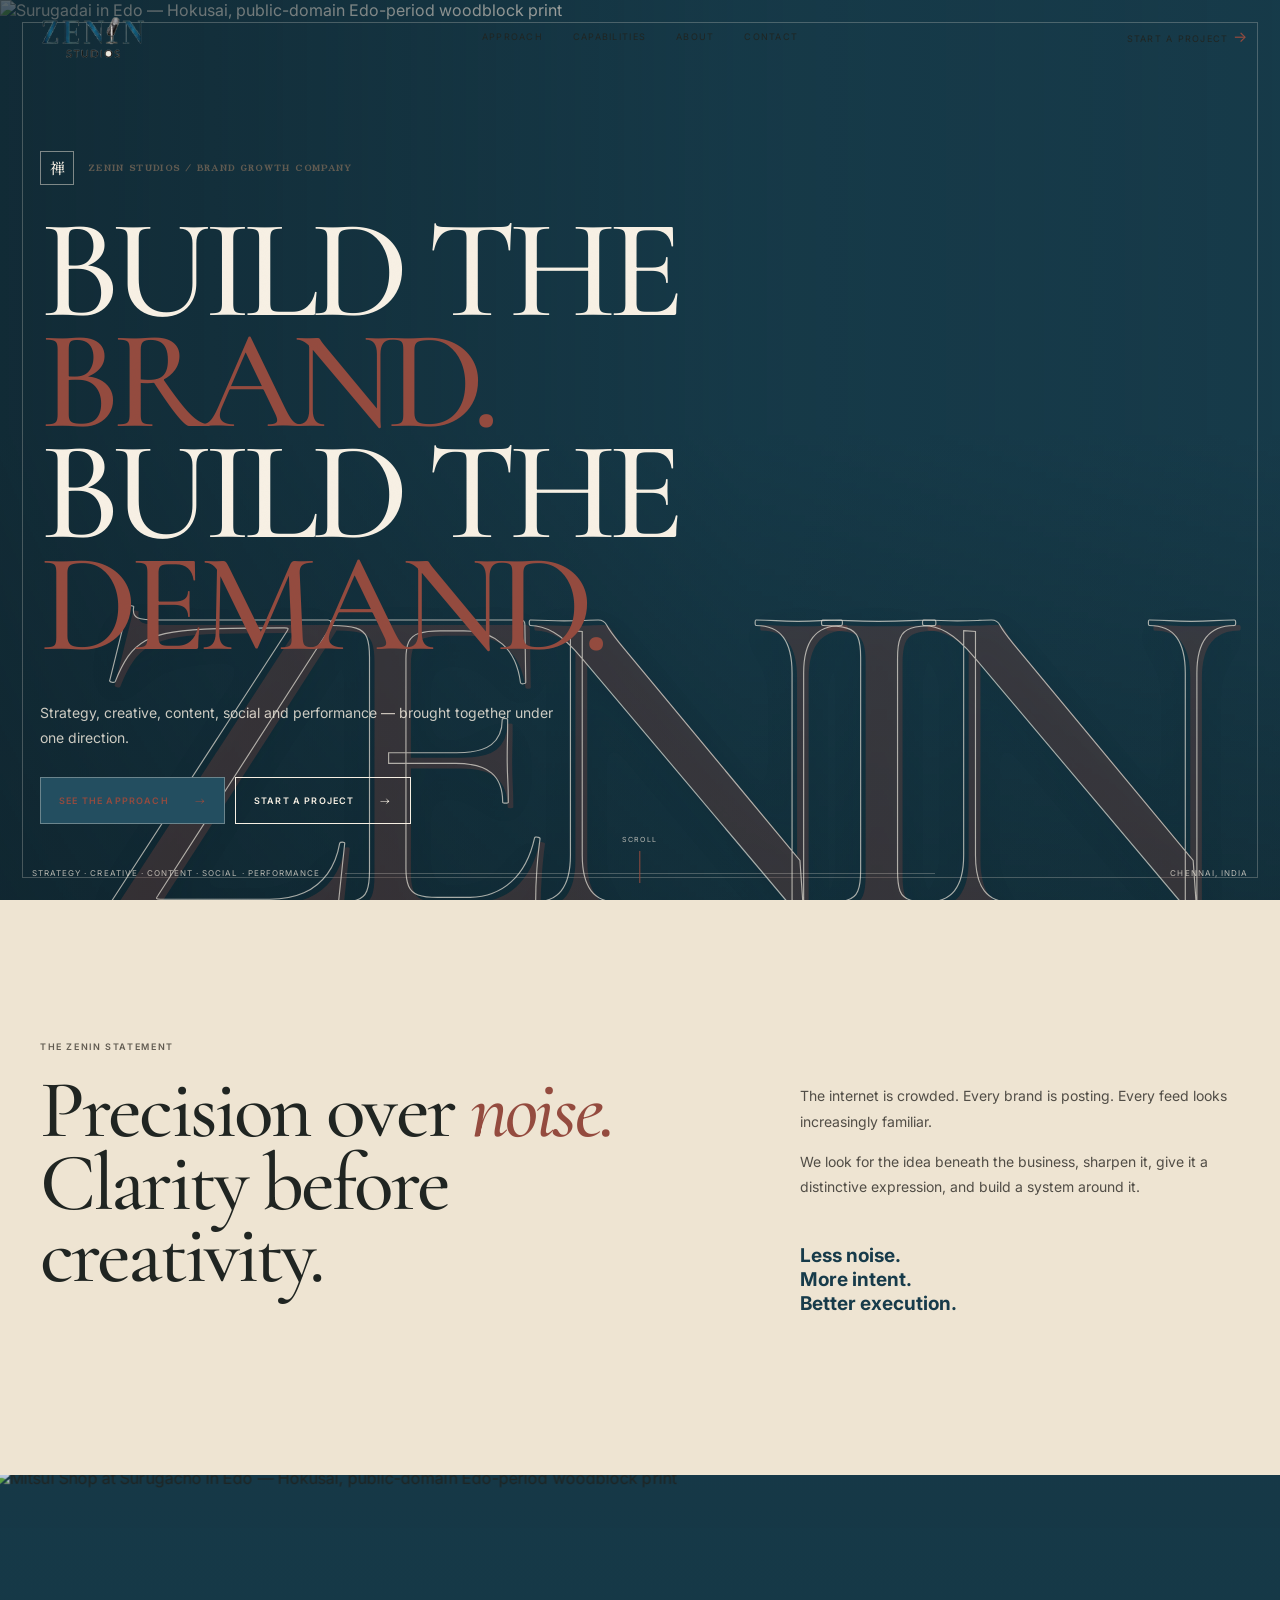
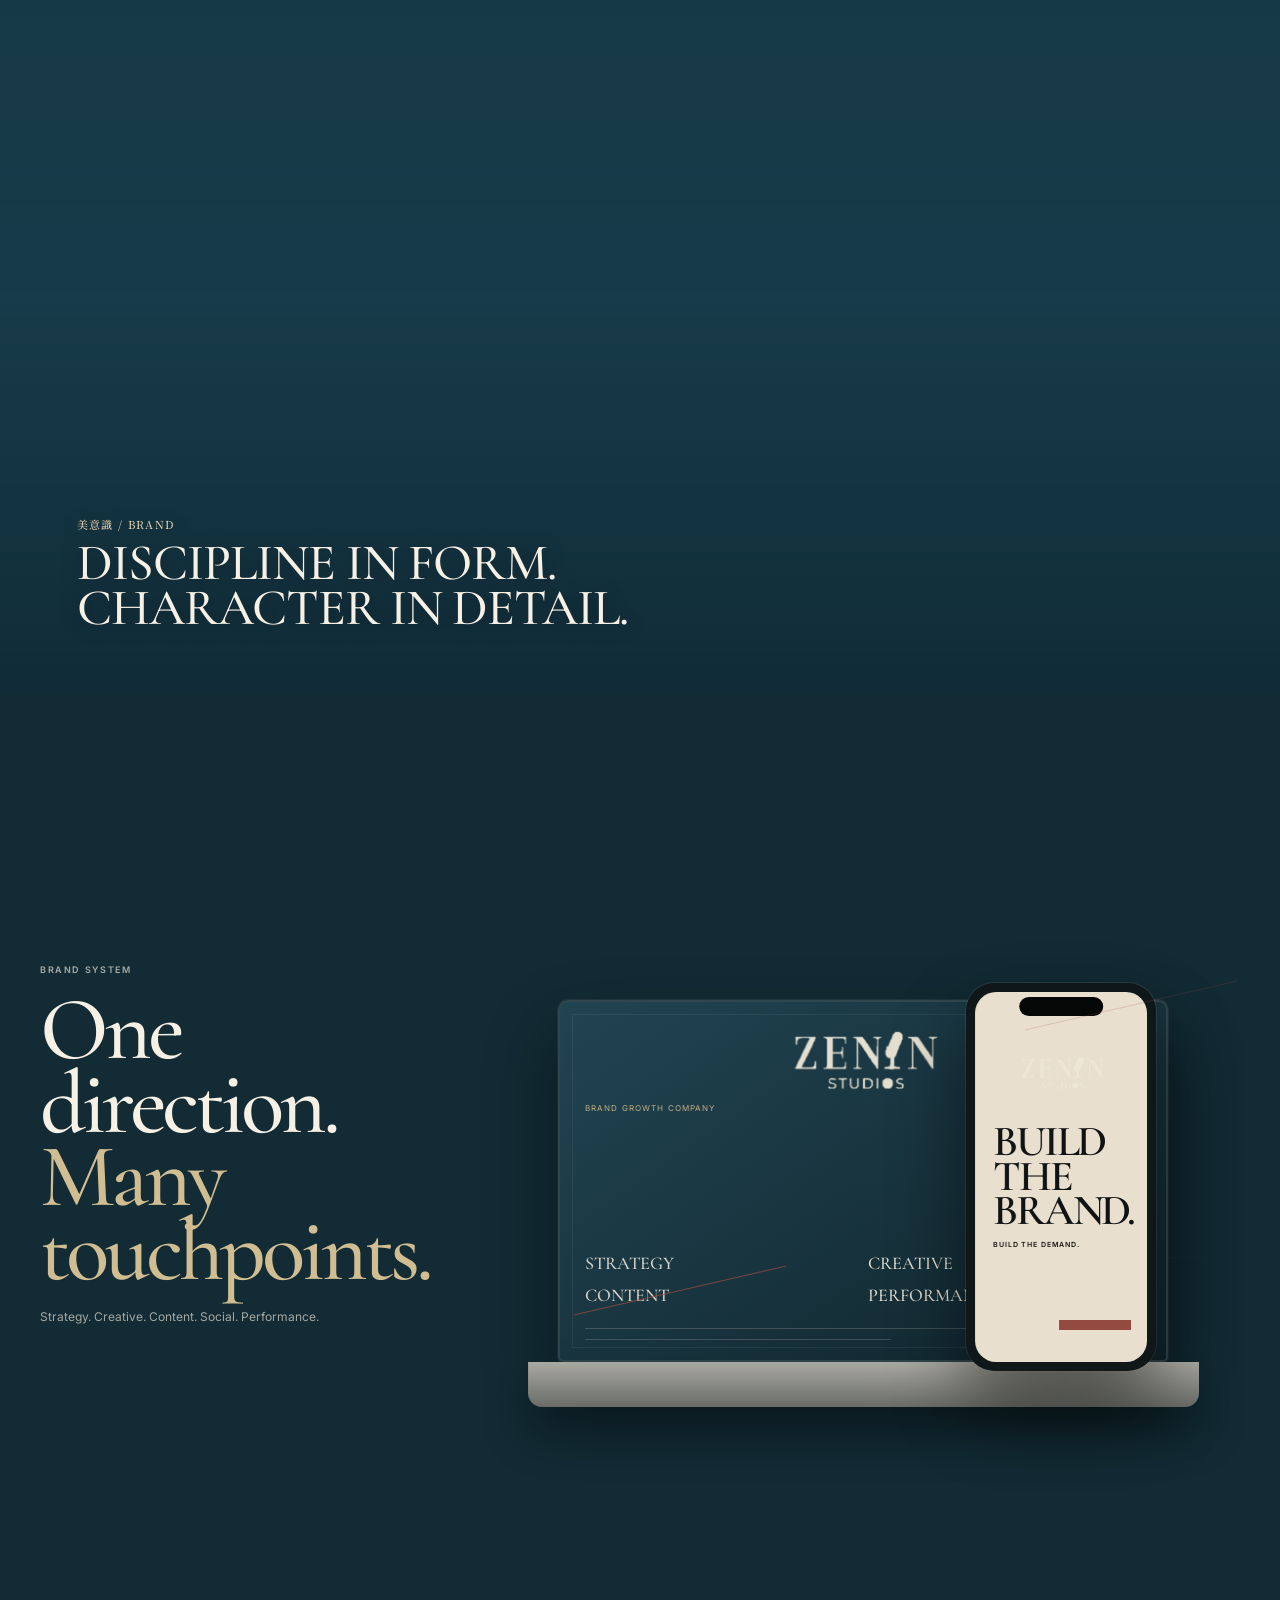
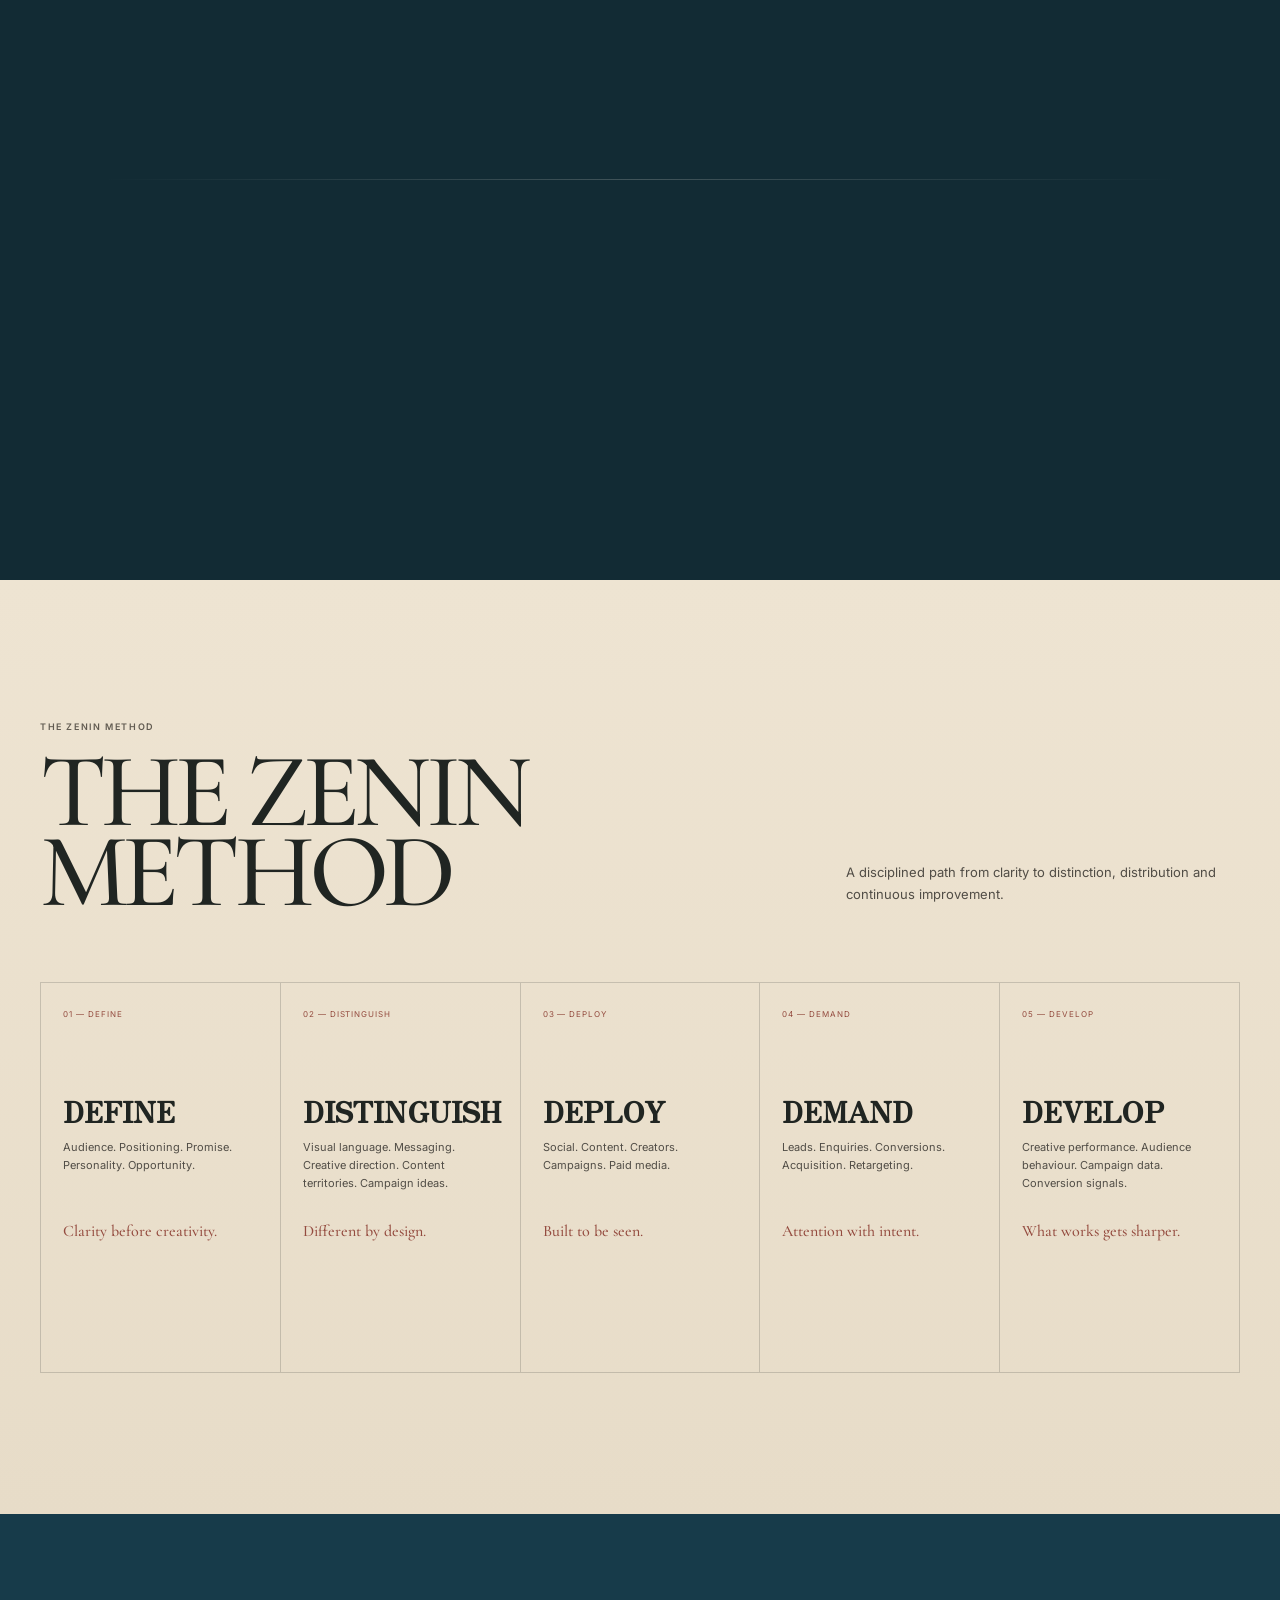
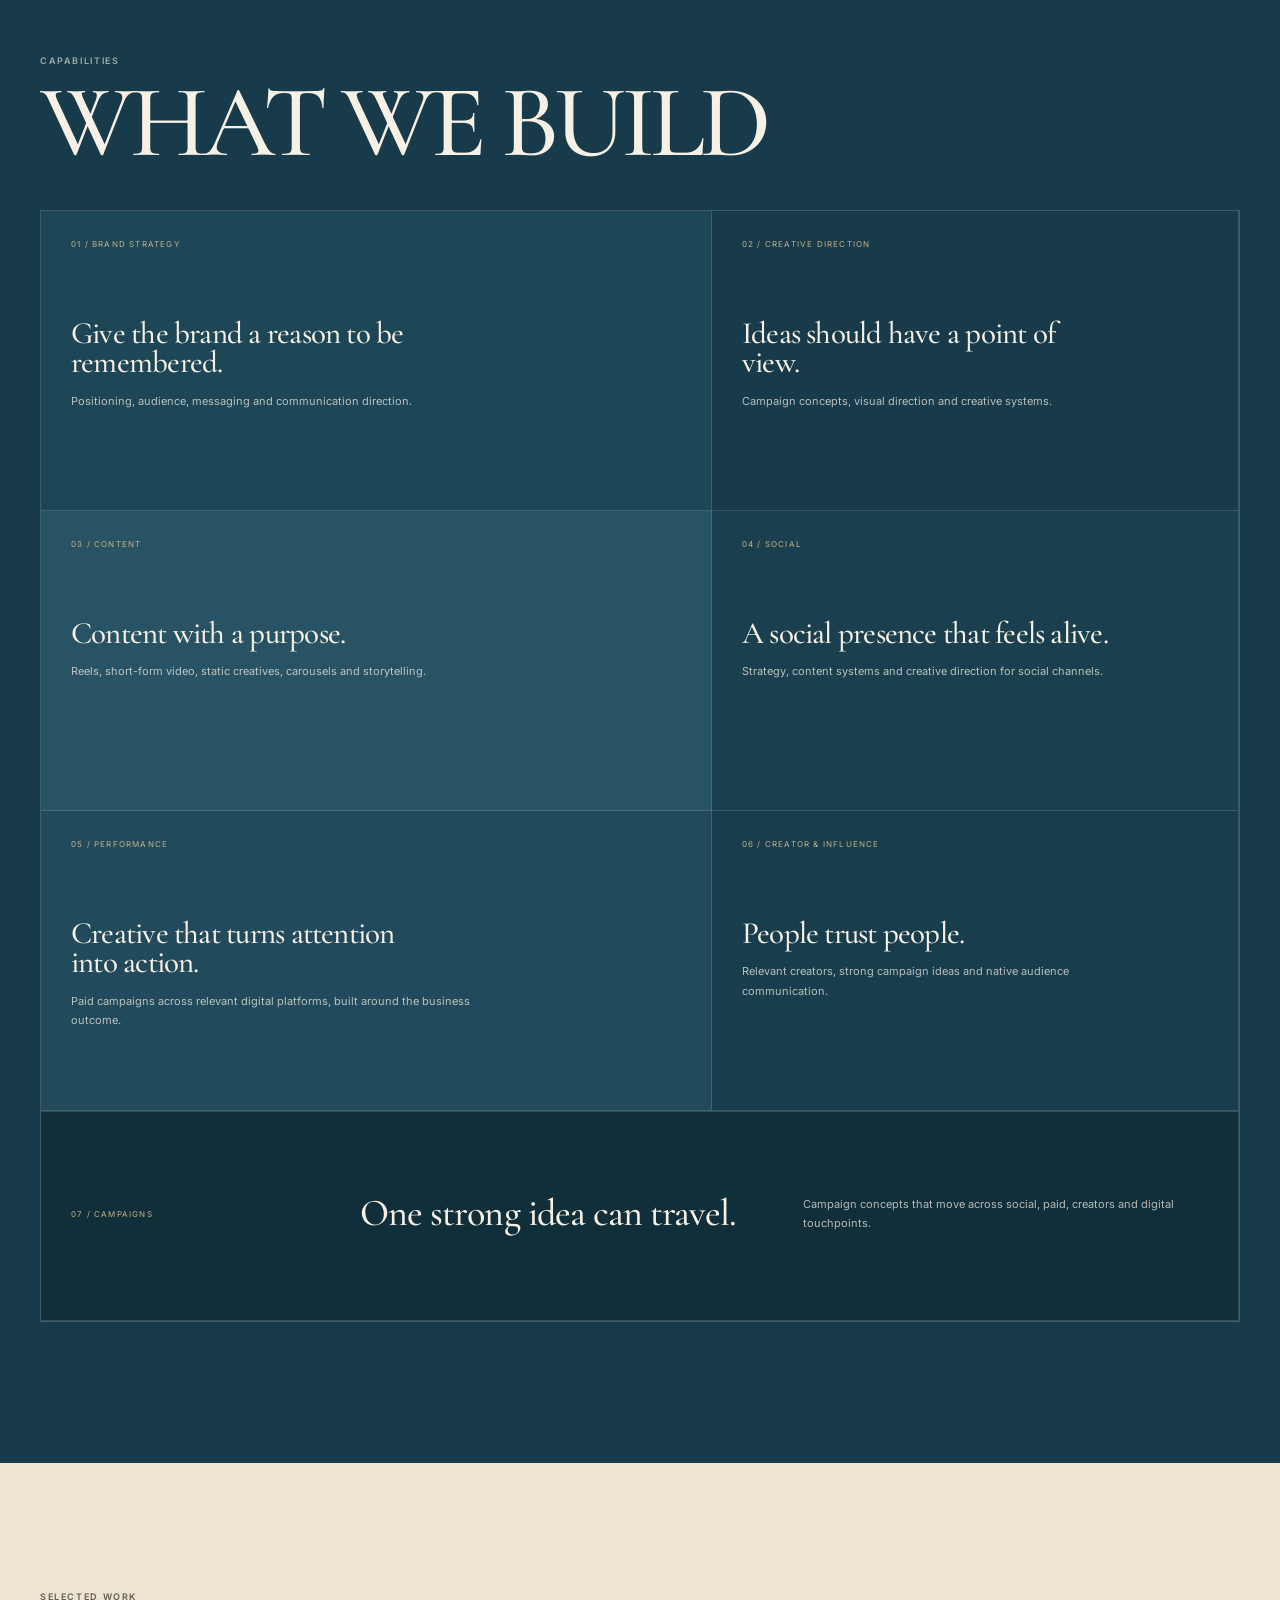
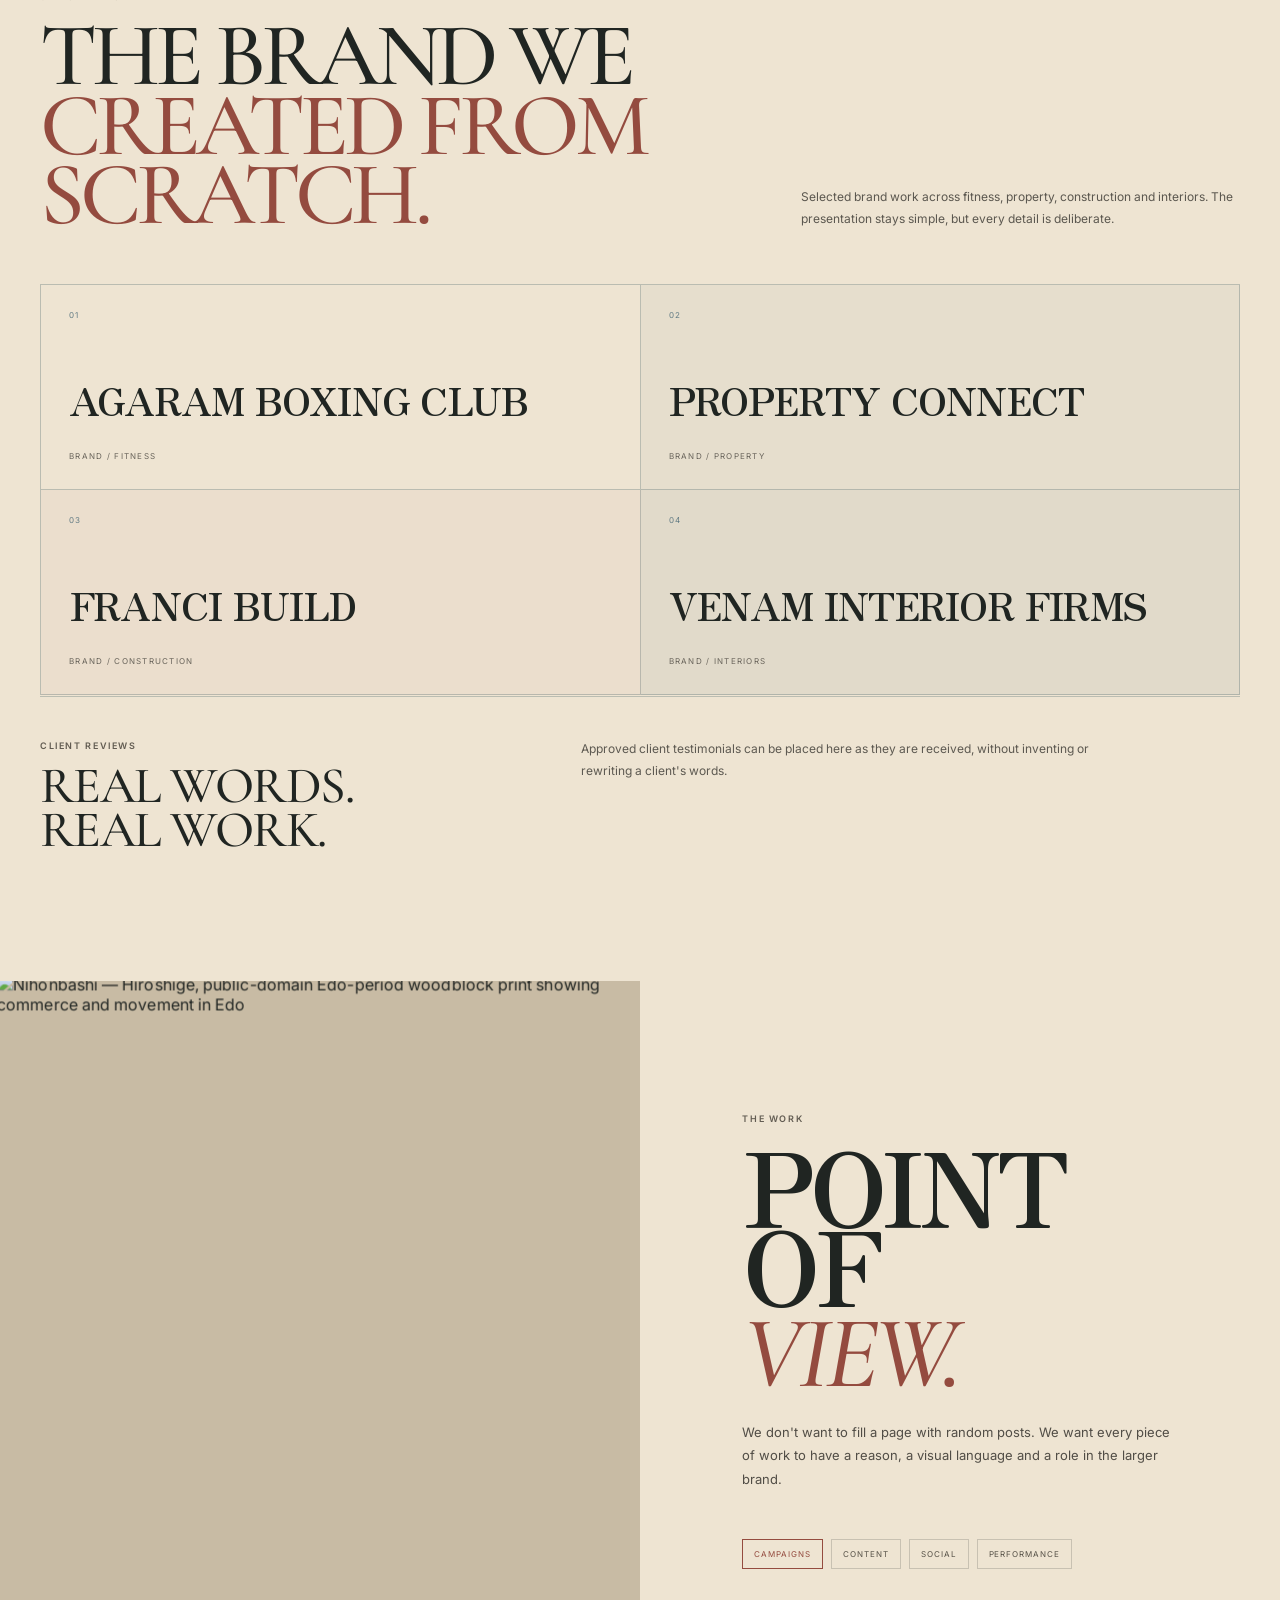
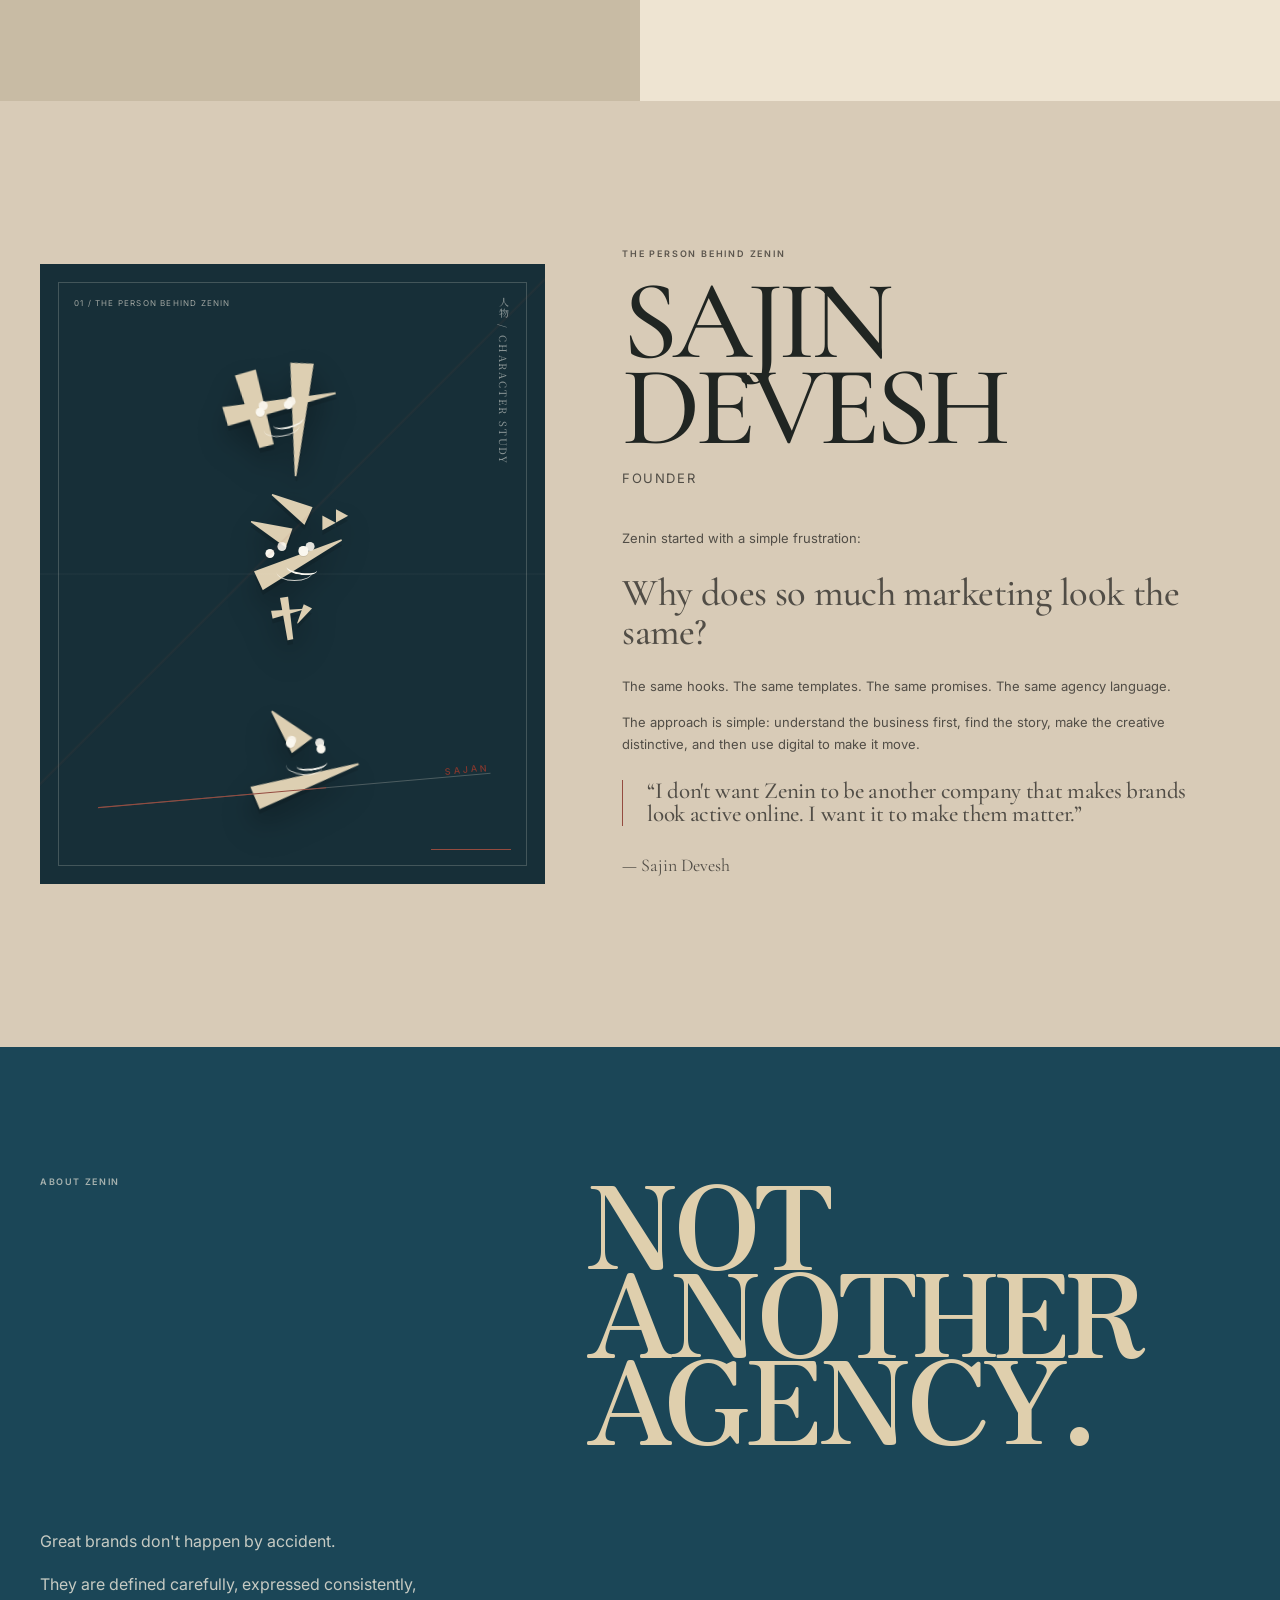
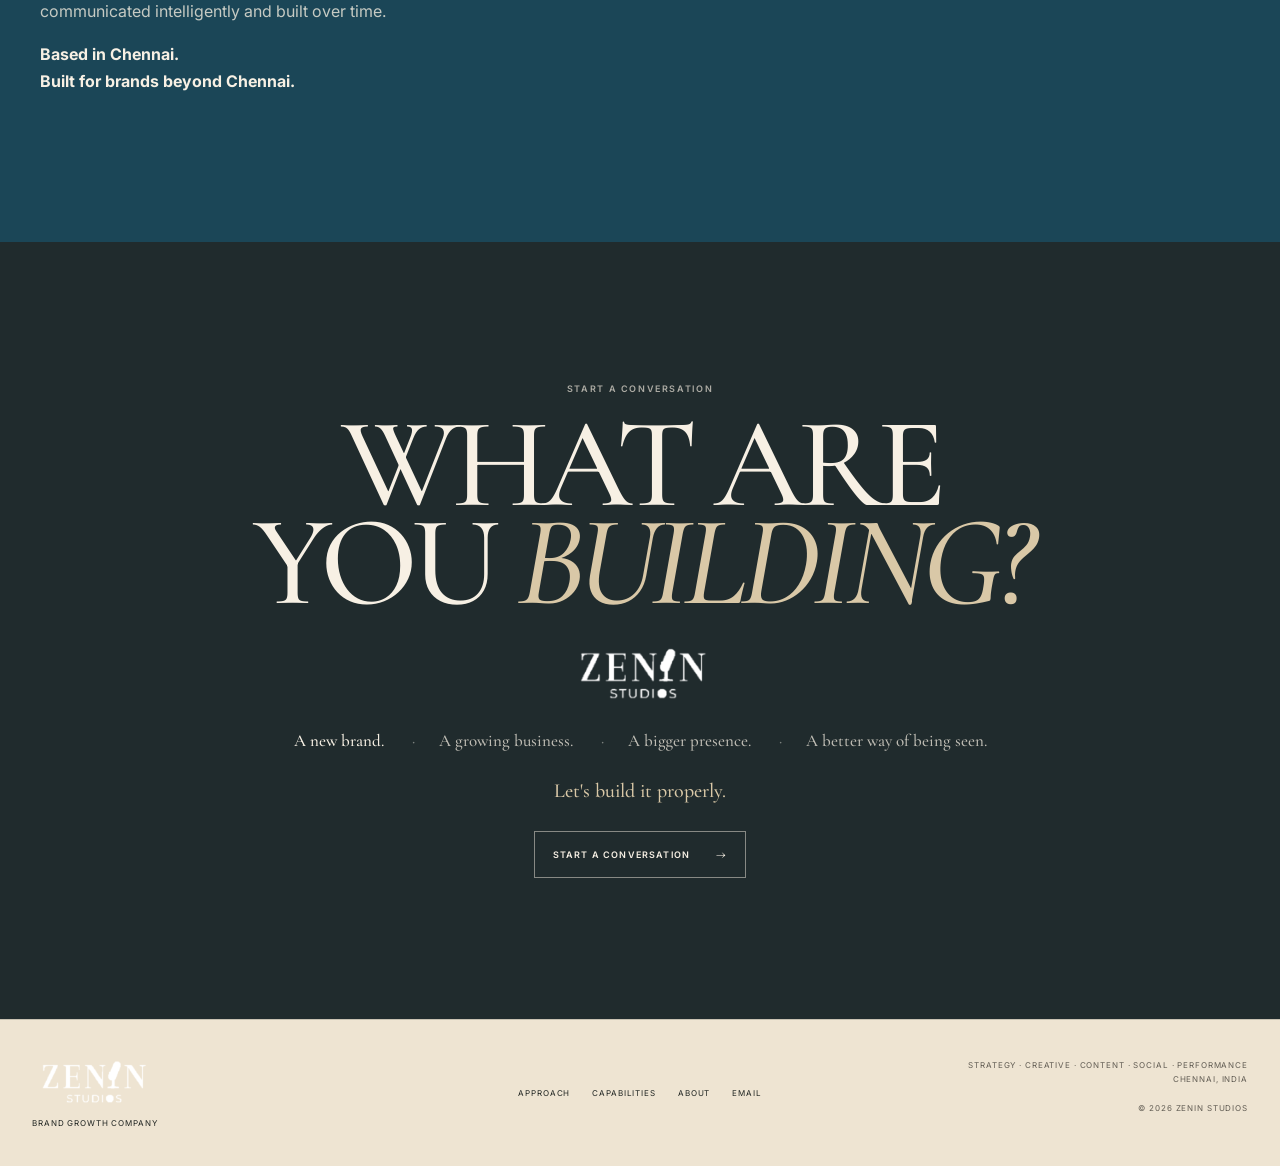
==== commit 830165dc: "Add files via upload" ====
--- a/index.html
+++ b/index.html
@@ -18,9 +18,10 @@
   <a class="navcta" href="#contact">Start a Project <span>→</span></a><button class="menu" aria-label="Open menu" aria-expanded="false">☰</button>
 </header>
 <nav class="mobileMenu" aria-label="Mobile navigation"><img class="mobileBrand" src="assets/zenin-client-logo-paper.png" alt="ZENIN STUDIOS"><a href="#approach">Approach</a><a href="#capabilities">Capabilities</a><a href="#about">About</a><a href="#contact">Start a Project →</a></nav>
+<nav class="mobileDock" aria-label="Quick navigation"><a href="#approach"><span>01</span>Approach</a><a href="#capabilities"><span>02</span>Build</a><a href="#selected-work"><span>03</span>Work</a><a href="#about"><span>04</span>About</a><a class="dockContact" href="#contact"><span>05</span>Contact</a></nav>
 <main id="top"><span id="main-content" class="anchor" aria-hidden="true"></span>
 <section class="hero" data-scene>
-  <div class="heroScene" aria-hidden="true"><div class="heroBackName">ZENIN</div><img class="heroPhoto" src="https://images.pexels.com/photos/37438017/pexels-photo-37438017.jpeg?cs=srgb&amp;fm=jpg" alt="Mount Fuji and Chureito Pagoda in Japan at dusk" width="2400" height="1600" fetchpriority="high" decoding="async"></div>
+  <div class="heroScene" aria-hidden="true"><div class="heroBackName">ZENIN</div><img class="heroPhoto" src="https://upload.wikimedia.org/wikipedia/commons/c/c7/%E5%86%A8%E5%B6%BD%E4%B8%89%E5%8D%81%E5%85%AD%E6%99%AF_%E6%9D%B1%E9%83%BD%E9%A7%BF%E5%8F%B0-Surugadai_in_Edo_%28T%C5%8Dto_Sundai%29%2C_from_the_series_Thirty-six_Views_of_Mount_Fuji_%28Fugaku_sanj%C5%ABrokkei%29_MET_DP140999.jpg" alt="Surugadai in Edo — Hokusai, public-domain Edo-period woodblock print" width="3710" height="2523" fetchpriority="high" decoding="async" referrerpolicy="no-referrer"></div>
   <div class="heroInner reveal">
     <div class="heroKicker"><span class="jpMark">禅</span><span class="eyebrow">ZENIN STUDIOS / BRAND GROWTH COMPANY</span></div>
     <h1>BUILD THE <span class="gold">BRAND.</span><span>BUILD THE <span class="gold">DEMAND.</span></span></h1>
@@ -33,7 +34,7 @@
 
 <section class="section statement" id="statement">
   <div class="wrap statementGrid">
-    <div><div class="eyebrow">The Zenin Statement</div><h2>Precision over <em>noise.</em><br>Intention over imitation.</h2></div>
+    <div><div class="eyebrow">The Zenin Statement</div><h2>Precision over <em>noise.</em><br>Clarity before creativity.</h2></div>
     <div class="statementCopy"><p>The internet is crowded. Every brand is posting. Every feed looks increasingly familiar.</p><p>We look for the idea beneath the business, sharpen it, give it a distinctive expression, and build a system around it.</p><p class="closing"><strong>Less noise.<br>More intent.<br>Better execution.</strong></p></div>
   </div>
 </section>
@@ -50,8 +51,8 @@
   <div class="systemSticky">
     <div class="systemIntro"><div class="eyebrow">Brand System</div><h2>One direction.<br><span class="gold">Many touchpoints.</span></h2><p>Strategy. Creative. Content. Social. Performance.</p></div>
     <div class="deviceComposition" aria-hidden="true" data-device-scene>
-      <div class="laptop"><div class="laptopScreen"><div class="screenTop">ZENIN / BRAND GROWTH COMPANY</div><div class="screenGrid"><span>STRATEGY</span><span>CREATIVE</span><span>CONTENT</span><span>PERFORMANCE</span></div><div class="screenLine"></div><div class="screenLine short"></div></div><div class="laptopBase"></div></div>
-      <div class="phone"><div class="phoneNotch"></div><div class="phoneScreen"><span class="screenKicker">ZENIN</span><strong>BUILD THE<br>BRAND.</strong><small>BUILD THE DEMAND.</small><i></i></div></div>
+      <div class="laptop"><div class="laptopScreen"><img class="deviceLogo laptopLogo" src="assets/zenin-client-logo-paper.png" alt="ZENIN STUDIOS"><div class="screenTop">BRAND GROWTH COMPANY</div><div class="screenGrid"><span>STRATEGY</span><span>CREATIVE</span><span>CONTENT</span><span>PERFORMANCE</span></div><div class="screenLine"></div><div class="screenLine short"></div></div><div class="laptopBase"></div></div>
+      <div class="phone"><div class="phoneNotch"></div><div class="phoneScreen"><img class="deviceLogo phoneLogo" src="assets/zenin-client-logo-paper.png" alt="ZENIN STUDIOS"><strong>BUILD THE<br>BRAND.</strong><small>BUILD THE DEMAND.</small><i></i></div></div>
       <div class="brushSweep brushSweepOne"></div><div class="brushSweep brushSweepTwo"></div>
     </div>
   </div>
@@ -78,11 +79,30 @@
 <article class="cap"><span class="index">07 / CAMPAIGNS<span class="capGlyph glyphM" aria-hidden="true">M</span></span><h3>One strong idea can travel.</h3><p>Campaign concepts that move across social, paid, creators and digital touchpoints.</p></article>
 </div></div></section>
 
+<section class="section selectedWork" id="selected-work">
+  <div class="wrap">
+    <div class="selectedHead">
+      <div><div class="eyebrow">Selected Work</div><h2>THE BRAND WE<br><em>CREATED FROM SCRATCH.</em></h2></div>
+      <p>Selected brand work across fitness, property, construction and interiors. The presentation stays simple, but every detail is deliberate.</p>
+    </div>
+    <div class="brandList" aria-label="Selected brand work">
+      <article><span>01</span><h3>AGARAM BOXING CLUB</h3><small>BRAND / FITNESS</small></article>
+      <article><span>02</span><h3>PROPERTY CONNECT</h3><small>BRAND / PROPERTY</small></article>
+      <article><span>03</span><h3>FRANCI BUILD</h3><small>BRAND / CONSTRUCTION</small></article>
+      <article><span>04</span><h3>VENAM INTERIOR FIRMS</h3><small>BRAND / INTERIORS</small></article>
+    </div>
+    <div class="reviewStrip">
+      <div><span class="eyebrow">Client Reviews</span><strong>REAL WORDS.<br>REAL WORK.</strong></div>
+      <div class="reviewNote">Approved client testimonials can be placed here as they are received, without inventing or rewriting a client's words.</div>
+    </div>
+  </div>
+</section>
+
 <section class="workNote"><div class="workArt"><img src="https://collectionapi.metmuseum.org/api/collection/v1/iiif/37195/131346/main-image" alt="Nihonbashi — Hiroshige, public-domain Edo-period woodblock print showing commerce and movement in Edo" loading="lazy" decoding="async"></div><div class="workCopy"><div class="eyebrow">The Work</div><h2>POINT OF<br><em>VIEW.</em></h2><p>We don't want to fill a page with random posts. We want every piece of work to have a reason, a visual language and a role in the larger brand.</p><div class="workTags"><span>Campaigns</span><span>Content</span><span>Social</span><span>Performance</span></div></div></section>
 
 <section class="section founder" id="about"><div class="wrap founderGrid"><div class="founderMark" aria-hidden="true">
   <div class="founderKanji">人物 / CHARACTER STUDY</div>
-  <div class="founderSajan" aria-label="Sajan in Japanese characters">
+  <div class="founderSajan" aria-label="Sajin in Japanese characters">
     <div class="sajanCharacter sajanA">
       <span class="sajanGlyph">サ</span><span class="face eyeOne"></span><span class="face eyeTwo"></span><span class="mouth"></span>
     </div>
@@ -95,11 +115,11 @@
   </div>
   <div class="sajanBrush"><span>SAJAN</span></div>
   <span class="founderSide">01 / THE PERSON BEHIND ZENIN</span><div class="founderRule"></div>
-</div><div class="founderCopy"><div class="eyebrow">The Person Behind Zenin</div><h2>SAJAN<br>DEVESH</h2><p class="role">Founder / Creative Director</p><p>Zenin started with a simple frustration:</p><blockquote>Why does so much marketing look the same?</blockquote><p>The same hooks. The same templates. The same promises. The same agency language.</p><p>The approach is simple: understand the business first, find the story, make the creative distinctive, and then use digital to make it move.</p><blockquote class="founderQuote">“I don't want Zenin to be another company that makes brands look active online. I want it to make them matter.”</blockquote><p class="signature">— Sajan Devesh</p></div></div></section>
+</div><div class="founderCopy"><div class="eyebrow">The Person Behind Zenin</div><h2>SAJIN<br>DEVESH</h2><p class="role">Founder</p><p>Zenin started with a simple frustration:</p><blockquote>Why does so much marketing look the same?</blockquote><p>The same hooks. The same templates. The same promises. The same agency language.</p><p>The approach is simple: understand the business first, find the story, make the creative distinctive, and then use digital to make it move.</p><blockquote class="founderQuote">“I don't want Zenin to be another company that makes brands look active online. I want it to make them matter.”</blockquote><p class="signature">— Sajin Devesh</p></div></div></section>
 
 <section class="aboutBlock"><div class="wrap"><div class="eyebrow">About Zenin</div><h2>NOT ANOTHER AGENCY.</h2><div class="aboutText"><p>Great brands don't happen by accident.</p><p>They are defined carefully, expressed consistently, communicated intelligently and built over time.</p><p><strong>Based in Chennai.<br>Built for brands beyond Chennai.</strong></p></div></div></section>
 
-<section class="section cta" id="contact"><div class="ctaInner"><div class="eyebrow">Start a Conversation</div><h2>WHAT ARE<br>YOU <em>BUILDING?</em></h2><img class="ctaLogo" src="assets/zenin-client-logo-paper.png" alt="ZENIN STUDIOS"><div class="ctaList"><span>A new brand.</span><span>A growing business.</span><span>A bigger presence.</span><span>A better way of being seen.</span></div><strong>Let's build it properly.</strong><a class="btn light" href="mailto:gensnoah4110@gmail.com?subject=Zenin%20Studios%20Project%20Enquiry&body=Hello%20Zenin%20Studios%2C%0A%0AI%27d%20like%20to%20start%20a%20conversation%20about%20a%20project.%0A%0AName%3A%0ACompany%20%2F%20Brand%3A%0AWebsite%3A%0AWhat%20are%20you%20building%3F%0ARequired%20services%3A%0AMain%20goal%3A%0ATarget%20audience%3A%0ACurrent%20challenge%3A%0ATimeline%3A%0ABudget%20%28optional%29%3A%0A%0AThank%20you.">START A CONVERSATION <b>→</b></a></div></section>
+<section class="section cta" id="contact"><div class="ctaInner"><div class="eyebrow">Start a Conversation</div><h2>WHAT ARE<br>YOU <em>BUILDING?</em></h2><img class="ctaLogo" src="assets/zenin-client-logo-paper.png" alt="ZENIN STUDIOS"><div class="ctaList"><span>A new brand.</span><span>A growing business.</span><span>A bigger presence.</span><span>A better way of being seen.</span></div><strong>Let's build it properly.</strong><a class="btn light" href="mailto:zeninstudios@gmail.com?subject=Zenin%20Studios%20Project%20Enquiry&body=Hello%20Zenin%20Studios%2C%0A%0AI%27d%20like%20to%20start%20a%20conversation%20about%20a%20project.%0A%0AName%3A%0ACompany%20%2F%20Brand%3A%0AWebsite%3A%0AWhat%20are%20you%20building%3F%0ARequired%20services%3A%0AMain%20goal%3A%0ATarget%20audience%3A%0ACurrent%20challenge%3A%0ATimeline%3A%0ABudget%20%28optional%29%3A%0A%0AThank%20you.">START A CONVERSATION <b>→</b></a></div></section>
 </main>
 <footer class="footer"><div><img class="footerLogo" src="assets/zenin-client-logo-paper.png" alt="ZENIN STUDIOS"><span>Brand Growth Company</span></div><nav><a href="#approach">Approach</a><a href="#capabilities">Capabilities</a><a href="#about">About</a><a href="#contact">Email</a></nav><div class="right">Strategy · Creative · Content · Social · Performance<br>Chennai, India<br><br>© 2026 Zenin Studios</div></footer>
 <script src="assets/site.js"></script>
--- a/assets/styles.css
+++ b/assets/styles.css
@@ -1,10 +1,10 @@
-:root{--ink:#101313;--ink2:#171d20;--paper:#f2ecdf;--paper2:#e6dcc9;--white:#faf7ef;--indigo:#172d3d;--indigo2:#203f52;--red:#a33a2b;--gold:#d0ad68;--muted:#5f5a51;--line:rgba(16,19,19,.16);--lineLight:rgba(250,247,239,.18);--serif:'Cormorant Garamond',serif;--jp:'Noto Serif JP',serif;--sans:'Inter',sans-serif;--ease:cubic-bezier(.2,.75,.2,1)}
+:root{--ink:#202322;--ink2:#18242a;--paper:#eee3d0;--paper2:#dfd0b9;--white:#f8f1e4;--indigo:#243d4a;--indigo2:#355768;--red:#8d3f32;--gold:#b58a50;--muted:#5f5a51;--line:rgba(16,19,19,.16);--lineLight:rgba(250,247,239,.18);--serif:'Cormorant Garamond',serif;--jp:'Noto Serif JP',serif;--sans:'Inter',sans-serif;--ease:cubic-bezier(.2,.75,.2,1)}
 *{box-sizing:border-box}html{scroll-behavior:smooth;background:var(--paper)}body{margin:0;overflow-x:hidden;background:var(--paper);color:var(--ink);font-family:var(--sans);-webkit-font-smoothing:antialiased;cursor:default}button,.btn,.nav a,.mobileMenu a{cursor:pointer}.grain{position:fixed;inset:0;z-index:1000;pointer-events:none;opacity:.028;background-image:url("data:image/svg+xml,%3Csvg xmlns='http://www.w3.org/2000/svg' width='160' height='160' viewBox='0 0 160 160'%3E%3Cfilter id='n'%3E%3CfeTurbulence type='fractalNoise' baseFrequency='.72' numOctaves='2' stitchTiles='stitch'/%3E%3C/filter%3E%3Crect width='100%25' height='100%25' filter='url(%23n)' opacity='.5'/%3E%3C/svg%3E");mix-blend-mode:multiply}.progress{position:fixed;z-index:1100;left:0;top:0;width:100%;height:2px;background:var(--red);transform-origin:left;transform:scaleX(0);will-change:transform}a{color:inherit;text-decoration:none}button{font:inherit;color:inherit}
 .wrap{width:min(1220px,calc(100% - 80px));margin:auto}.section{position:relative;padding:clamp(100px,11vw,170px) 0}.eyebrow{font:600 9px/1.3 var(--sans);letter-spacing:.18em;text-transform:uppercase;color:#4f4a43}h1,h2,h3,p{margin-top:0}.gold{color:var(--gold)}em{font-family:var(--serif);font-weight:500}.btn{display:inline-flex;align-items:center;justify-content:space-between;gap:26px;min-width:172px;padding:15px 18px;border:1px solid currentColor;font:600 9px/1 var(--sans);letter-spacing:.13em;text-transform:uppercase;transition:transform .28s var(--ease),background .28s,color .28s,border-color .28s}.btn b{font:400 15px/1 var(--serif)}.btn:hover{transform:translateY(-3px)}.btn.gold{background:var(--gold);border-color:var(--gold);color:var(--ink)}.btn.gold:hover{background:var(--red);border-color:var(--red);color:var(--white)}.btn.light{border-color:rgba(250,247,239,.55);color:var(--white)}.btn.light:hover{background:var(--white);color:var(--ink)}
 /* NAV */
 .nav{position:fixed;z-index:900;inset:0 0 auto;height:74px;padding:0 32px;display:grid;grid-template-columns:1fr auto 1fr;align-items:center;border-bottom:1px solid transparent;transition:background .25s,border-color .25s,backdrop-filter .25s}.nav.is-scrolled{background:rgba(242,236,223,.97);border-color:var(--line)}.brand img{display:block;width:118px;height:auto}.navlinks{display:flex;gap:30px;align-items:center;justify-content:center}.navlinks a,.navcta{font-size:9px;letter-spacing:.14em;text-transform:uppercase}.navlinks a{transition:color .2s}.navlinks a:hover,.navcta:hover{color:var(--red)}.navcta{justify-self:end}.navcta span{color:var(--red);font-size:15px}.menu{display:none;background:none;border:0;font-size:22px;line-height:1;cursor:pointer}.mobileMenu{display:none}
 /* HERO */
-.hero{min-height:100svh;height:max(760px,100svh);position:relative;display:flex;align-items:center;overflow:hidden;background:#172d3d;color:var(--white)}.heroScene,.heroPhoto{position:absolute;inset:0;width:100%;height:100%}.heroPhoto{display:block;object-fit:cover;object-position:center 46%;filter:saturate(.82) contrast(1.04) brightness(.72)}.heroScene:after{content:"";position:absolute;inset:0;background:linear-gradient(90deg,rgba(8,13,16,.8),rgba(8,13,16,.28) 58%,rgba(8,13,16,.18)),linear-gradient(0deg,rgba(8,13,16,.62),transparent 42%)}.heroInner{position:relative;z-index:4;width:min(1240px,calc(100% - 80px));margin:auto;padding-top:45px}.heroKicker{display:flex;align-items:center;gap:14px;margin-bottom:30px}.jpMark{display:grid;place-items:center;width:34px;height:34px;border:1px solid rgba(250,247,239,.55);font:500 15px var(--jp);color:var(--white)}.hero h1{max-width:1100px;margin:0;font:500 clamp(78px,11vw,176px)/.79 var(--serif);letter-spacing:-.055em;will-change:transform}.hero h1>span{display:block}.heroSub{max-width:520px;margin:42px 0 27px;font-size:14px;line-height:1.75;color:rgba(250,247,239,.78)}.heroActions{display:flex;gap:10px}.heroBottom{position:absolute;z-index:5;left:32px;right:32px;bottom:22px;display:grid;grid-template-columns:1fr minmax(100px,2fr) 1fr;align-items:center;gap:18px;font-size:8px;letter-spacing:.13em;text-transform:uppercase;color:rgba(250,247,239,.72)}.heroBottom .line{height:1px;background:rgba(250,247,239,.28)}.heroBottom span:last-child{text-align:right}.scrollCue{position:absolute;z-index:5;left:50%;bottom:17px;display:flex;flex-direction:column;align-items:center;gap:7px;transform:translateX(-50%);font-size:7px;letter-spacing:.2em;color:rgba(250,247,239,.7)}.scrollCue i{width:1px;height:32px;background:var(--red);animation:cue 1.7s ease-in-out infinite}@keyframes cue{0%,100%{transform:scaleY(.35);transform-origin:top;opacity:.3}50%{transform:scaleY(1);opacity:1}}
+.hero{min-height:100svh;height:max(760px,100svh);position:relative;display:flex;align-items:center;overflow:hidden;background:#172d3d;color:var(--white)}.heroScene,.heroPhoto{position:absolute;inset:0;width:100%;height:100%}.heroPhoto{display:block;object-fit:cover;object-position:center 46%;filter:saturate(.94) contrast(1.03) brightness(.86)}.heroScene:after{content:"";position:absolute;inset:0;background:linear-gradient(90deg,rgba(20,31,35,.70),rgba(20,31,35,.20) 58%,rgba(20,31,35,.10)),linear-gradient(0deg,rgba(20,31,35,.46),transparent 46%)}.heroInner{position:relative;z-index:4;width:min(1240px,calc(100% - 80px));margin:auto;padding-top:45px}.heroKicker{display:flex;align-items:center;gap:14px;margin-bottom:30px}.jpMark{display:grid;place-items:center;width:34px;height:34px;border:1px solid rgba(250,247,239,.55);font:500 15px var(--jp);color:var(--white)}.hero h1{max-width:1100px;margin:0;font:500 clamp(78px,11vw,176px)/.79 var(--serif);letter-spacing:-.055em;will-change:transform}.hero h1>span{display:block}.heroSub{max-width:520px;margin:42px 0 27px;font-size:14px;line-height:1.75;color:rgba(250,247,239,.78)}.heroActions{display:flex;gap:10px}.heroBottom{position:absolute;z-index:5;left:32px;right:32px;bottom:22px;display:grid;grid-template-columns:1fr minmax(100px,2fr) 1fr;align-items:center;gap:18px;font-size:8px;letter-spacing:.13em;text-transform:uppercase;color:rgba(250,247,239,.72)}.heroBottom .line{height:1px;background:rgba(250,247,239,.28)}.heroBottom span:last-child{text-align:right}.scrollCue{position:absolute;z-index:5;left:50%;bottom:17px;display:flex;flex-direction:column;align-items:center;gap:7px;transform:translateX(-50%);font-size:7px;letter-spacing:.2em;color:rgba(250,247,239,.7)}.scrollCue i{width:1px;height:32px;background:var(--red);animation:cue 1.7s ease-in-out infinite}@keyframes cue{0%,100%{transform:scaleY(.35);transform-origin:top;opacity:.3}50%{transform:scaleY(1);opacity:1}}
 /* STATEMENT */
 .statement{background:var(--paper);color:var(--ink)}.statementGrid{display:grid;grid-template-columns:minmax(0,1.1fr) minmax(280px,.75fr);gap:9vw;align-items:start}.statement h2{margin:22px 0 0;font:500 clamp(52px,6.4vw,96px)/.88 var(--serif);letter-spacing:-.035em}.statement h2 em{color:var(--red)}.statementCopy{padding-top:42px}.statementCopy p{max-width:500px;font-size:14px;line-height:1.85;color:#403c36}.statementCopy .closing{margin-top:44px;color:var(--ink);font-size:19px;line-height:1.25}
 /* JAPANESE ART */
@@ -12,7 +12,8 @@
 /* ART */
 .paintingBreak{min-height:70svh;position:relative;overflow:hidden;background:#d8cdb9;color:var(--ink)}.paintingFull img{filter:saturate(.92) contrast(1.03)}.paintingBreak:after{content:"";position:absolute;inset:0;background:linear-gradient(90deg,rgba(16,19,19,.18),transparent 55%),linear-gradient(0deg,rgba(16,19,19,.2),transparent 48%);pointer-events:none}.paintingCaption{position:absolute;z-index:2;left:clamp(24px,6vw,90px);bottom:clamp(30px,5vw,70px);color:var(--white);text-shadow:0 2px 20px rgba(0,0,0,.35)}
 /* BRAND SYSTEM */
-.systemScene{height:165svh;min-height:980px;position:relative;overflow:hidden;background:var(--ink2);color:var(--white)}.systemBackdrop{position:absolute;inset:0;overflow:hidden}.waterLine{position:absolute;left:8%;right:8%;height:1px;background:linear-gradient(90deg,transparent,rgba(250,247,239,.2),transparent)}.w1{top:73%}.systemSticky{position:sticky;top:0;height:100svh;min-height:680px;display:grid;grid-template-columns:.72fr 1.28fr;align-items:center;gap:5vw;width:min(1280px,calc(100% - 80px));margin:auto}.systemIntro{position:relative;z-index:4}.systemIntro h2{margin:18px 0 20px;font:500 clamp(58px,7vw,110px)/.82 var(--serif);letter-spacing:-.045em}.systemIntro h2 .gold{color:var(--gold)}.systemIntro p{margin:0;color:rgba(250,247,239,.6);font-size:12px;line-height:1.6}.deviceComposition{position:relative;z-index:3;height:560px;display:grid;place-items:center;will-change:transform;transform-origin:center}.deviceComposition:before{content:"";position:absolute;left:18%;right:2%;top:72%;height:1px;background:linear-gradient(90deg,transparent,rgba(208,173,104,.42),transparent);opacity:.8}.deviceComposition:after{content:"";position:absolute;right:7%;top:18%;width:18%;height:32%;border-top:1px solid rgba(250,247,239,.12);border-right:1px solid rgba(250,247,239,.12);opacity:.7}.brushSweep{animation:brushDrift 6s ease-in-out infinite alternate}.brushSweepTwo{animation-delay:-2.5s}.laptopScreen:before{content:"";position:absolute;inset:0;pointer-events:none;background:linear-gradient(105deg,transparent 35%,rgba(250,247,239,.055) 48%,transparent 61%);transform:translateX(-110%);animation:screenGlint 5.5s ease-in-out infinite}.phoneScreen:after{content:"";position:absolute;inset:0;pointer-events:none;background:linear-gradient(115deg,transparent 38%,rgba(255,255,255,.12) 49%,transparent 60%);transform:translateX(-120%);animation:screenGlint 5.5s 1.2s ease-in-out infinite}@keyframes screenGlint{0%,62%{transform:translateX(-120%)}82%,100%{transform:translateX(120%)}}@keyframes brushDrift{from{transform:translate3d(0,0,0) rotate(-13deg)}to{transform:translate3d(18px,-6px,0) rotate(-13deg)}}.laptop{position:absolute;width:min(610px,50vw);aspect-ratio:1.5;left:4%;top:26%;transform-origin:center;will-change:transform}.laptopScreen{position:absolute;inset:0 0 11%;border:2px solid #31383b;border-radius:10px 10px 5px 5px;background:linear-gradient(135deg,#263237,#111719);padding:25px;box-shadow:0 35px 70px rgba(0,0,0,.48),0 0 0 1px rgba(183,154,91,.12)}.laptopScreen:after{content:"";position:absolute;inset:12px;border:1px solid rgba(250,247,239,.06);pointer-events:none}.laptopBase{position:absolute;left:-5%;right:-5%;bottom:0;height:11%;border-radius:0 0 14px 14px;background:linear-gradient(#aeb0ac,#5e6464);box-shadow:0 25px 45px rgba(0,0,0,.35)}.screenTop{font-size:8px;letter-spacing:.15em;color:var(--gold)}.screenGrid{display:grid;grid-template-columns:1fr 1fr;gap:10px;margin-top:25%;font:500 18px var(--serif);color:rgba(250,247,239,.88)}.screenLine{height:1px;background:rgba(250,247,239,.2);margin-top:22px}.screenLine.short{width:55%;margin-top:10px}.phone{position:absolute;width:190px;aspect-ratio:.49;right:3%;top:23%;padding:9px;border-radius:28px;background:#090b0c;box-shadow:0 40px 75px rgba(0,0,0,.55),0 0 0 1px rgba(183,154,91,.18);will-change:transform}.phoneNotch{position:absolute;z-index:2;top:14px;left:50%;transform:translateX(-50%);width:44%;height:19px;border-radius:20px;background:#050606}.phoneScreen{height:100%;border-radius:21px;overflow:hidden;padding:60px 18px 18px;background:linear-gradient(160deg,#d6c49e,#9f8860 55%,#5f4e3b);color:#101313;position:relative}.phoneScreen .screenKicker{font-size:8px;letter-spacing:.17em}.phoneScreen strong{display:block;margin-top:34px;font:600 43px/.8 var(--serif);letter-spacing:-.05em}.phoneScreen small{display:block;margin-top:12px;font-size:7px;letter-spacing:.13em}.phoneScreen i{position:absolute;width:72px;height:10px;border-radius:0;right:16px;bottom:32px;background:rgba(163,58,43,.82)}.brushSweep{position:absolute;width:30%;height:1px;background:rgba(208,173,104,.5);transform:rotate(-13deg)}.brushSweepOne{left:8%;bottom:22%}.brushSweepTwo{right:0;top:27%;opacity:.45}
+.systemScene{height:165svh;min-height:980px;position:relative;overflow:hidden;background:var(--ink2);color:var(--white)}.systemBackdrop{position:absolute;inset:0;overflow:hidden}.waterLine{position:absolute;left:8%;right:8%;height:1px;background:linear-gradient(90deg,transparent,rgba(250,247,239,.2),transparent)}.w1{top:73%}.systemSticky{position:sticky;top:0;height:100svh;min-height:680px;display:grid;grid-template-columns:.72fr 1.28fr;align-items:center;gap:5vw;width:min(1280px,calc(100% - 80px));margin:auto}.systemIntro{position:relative;z-index:4}.systemIntro h2{margin:18px 0 20px;font:500 clamp(58px,7vw,110px)/.82 var(--serif);letter-spacing:-.045em}.systemIntro h2 .gold{color:var(--gold)}.systemIntro p{margin:0;color:rgba(250,247,239,.6);font-size:12px;line-height:1.6}.deviceComposition{position:relative;z-index:3;height:560px;display:grid;place-items:center;will-change:transform;transform-origin:center}.deviceComposition:before{content:"";position:absolute;left:18%;right:2%;top:72%;height:1px;background:linear-gradient(90deg,transparent,rgba(208,173,104,.42),transparent);opacity:.8}.deviceComposition:after{content:"";position:absolute;right:7%;top:18%;width:18%;height:32%;border-top:1px solid rgba(250,247,239,.12);border-right:1px solid rgba(250,247,239,.12);opacity:.7}.brushSweep{animation:brushDrift 6s ease-in-out infinite alternate}.brushSweepTwo{animation-delay:-2.5s}.laptopScreen:before{content:"";position:absolute;inset:0;pointer-events:none;background:linear-gradient(105deg,transparent 35%,rgba(250,247,239,.055) 48%,transparent 61%);transform:translateX(-110%);animation:screenGlint 5.5s ease-in-out infinite}.phoneScreen:after{content:"";position:absolute;inset:0;pointer-events:none;background:linear-gradient(115deg,transparent 38%,rgba(255,255,255,.12) 49%,transparent 60%);transform:translateX(-120%);animation:screenGlint 5.5s 1.2s ease-in-out infinite}@keyframes screenGlint{0%,62%{transform:translateX(-120%)}82%,100%{transform:translateX(120%)}}@keyframes brushDrift{from{transform:translate3d(0,0,0) rotate(-13deg)}to{transform:translate3d(18px,-6px,0) rotate(-13deg)}}.laptop{position:absolute;width:min(610px,50vw);aspect-ratio:1.5;left:4%;top:26%;transform-origin:center;will-change:transform}.deviceLogo{display:block;object-fit:contain;pointer-events:none;user-select:none}.laptopLogo{width:clamp(118px,13vw,190px);height:auto;margin:0 auto clamp(7px,1vw,12px);opacity:.96}.phoneLogo{width:70%;height:auto;margin:2px auto clamp(18px,4vw,30px);opacity:.98}.laptopScreen .screenTop{letter-spacing:.14em}.phoneScreen .deviceLogo + strong{display:block}
+.laptopScreen{position:absolute;inset:0 0 11%;border:2px solid #31383b;border-radius:10px 10px 5px 5px;background:linear-gradient(135deg,#263237,#111719);padding:25px;box-shadow:0 35px 70px rgba(0,0,0,.48),0 0 0 1px rgba(183,154,91,.12)}.laptopScreen:after{content:"";position:absolute;inset:12px;border:1px solid rgba(250,247,239,.06);pointer-events:none}.laptopBase{position:absolute;left:-5%;right:-5%;bottom:0;height:11%;border-radius:0 0 14px 14px;background:linear-gradient(#aeb0ac,#5e6464);box-shadow:0 25px 45px rgba(0,0,0,.35)}.screenTop{font-size:8px;letter-spacing:.15em;color:var(--gold)}.screenGrid{display:grid;grid-template-columns:1fr 1fr;gap:10px;margin-top:25%;font:500 18px var(--serif);color:rgba(250,247,239,.88)}.screenLine{height:1px;background:rgba(250,247,239,.2);margin-top:22px}.screenLine.short{width:55%;margin-top:10px}.phone{position:absolute;width:190px;aspect-ratio:.49;right:3%;top:23%;padding:9px;border-radius:28px;background:#090b0c;box-shadow:0 40px 75px rgba(0,0,0,.55),0 0 0 1px rgba(183,154,91,.18);will-change:transform}.phoneNotch{position:absolute;z-index:2;top:14px;left:50%;transform:translateX(-50%);width:44%;height:19px;border-radius:20px;background:#050606}.phoneScreen{height:100%;border-radius:21px;overflow:hidden;padding:60px 18px 18px;background:linear-gradient(160deg,#d6c49e,#9f8860 55%,#5f4e3b);color:#101313;position:relative}.phoneScreen .screenKicker{font-size:8px;letter-spacing:.17em}.phoneScreen strong{display:block;margin-top:34px;font:600 43px/.8 var(--serif);letter-spacing:-.05em}.phoneScreen small{display:block;margin-top:12px;font-size:7px;letter-spacing:.13em}.phoneScreen i{position:absolute;width:72px;height:10px;border-radius:0;right:16px;bottom:32px;background:rgba(163,58,43,.82)}.brushSweep{position:absolute;width:30%;height:1px;background:rgba(208,173,104,.5);transform:rotate(-13deg)}.brushSweepOne{left:8%;bottom:22%}.brushSweepTwo{right:0;top:27%;opacity:.45}
 /* METHOD */
 .method{background:linear-gradient(180deg,var(--paper),var(--paper2));overflow:hidden}.methodTop{display:grid;grid-template-columns:1fr .55fr;gap:7vw;align-items:end;margin-bottom:70px}.method h2{margin:20px 0 0;font:500 clamp(64px,8.2vw,125px)/.76 var(--serif);letter-spacing:-.055em}.methodIntro{margin:0 0 7px;font-size:13px;line-height:1.7;color:#4b463f}.steps{display:grid;grid-template-columns:repeat(5,minmax(0,1fr));border-top:1px solid var(--line);border-left:1px solid var(--line)}.step{min-height:400px;padding:26px 22px 30px;border-right:1px solid var(--line);border-bottom:1px solid var(--line);background:rgba(250,247,239,.45);transition:transform .5s var(--ease),background .25s,opacity .5s}.step:hover{background:rgba(250,247,239,.9);transform:translateY(-5px)}.step .num{font-size:8px;letter-spacing:.12em;color:var(--red)}.step h3{margin:80px 0 14px;font:600 28px/.9 var(--serif)}.step p{min-height:82px;margin:0;font-size:11px;line-height:1.65;color:#4d4942}.step strong{font:500 16px var(--serif)}
 /* CAPABILITIES */
@@ -266,3 +267,484 @@
   .founderSide{left:18px;top:18px;font-size:7px}
   .founderRule{right:18px;bottom:18px;width:54px}
 }
+
+/* V28 — device identity: the supplied ZENIN logo is used consistently inside both devices */
+@media(max-width:900px){.laptopLogo{width:clamp(100px,18vw,150px);margin-bottom:8px}.phoneLogo{width:68%;margin-bottom:14px}}
+@media(max-width:480px){.laptopLogo{width:104px}.phoneLogo{width:66%;margin-bottom:12px}}
+
+
+/* V33 — CLIENT ART DIRECTION: one coherent vintage Japanese print language.
+   No metallic gold. No competing blue/red/gold system. The palette follows the
+   aged paper, ink, indigo, moss and restrained vermilion visible in the selected
+   Edo-period prints. Decorative UI is intentionally reduced to keep the work human.
+*/
+:root{
+  --ink:#252725;
+  --ink2:#1f3035;
+  --paper:#e8ddc9;
+  --paper2:#d9cbb5;
+  --white:#f5eee1;
+  --indigo:#355665;
+  --indigo2:#5f7b82;
+  --red:#9a4d3e;
+  --gold:#9a4d3e;
+  --muted:#665f55;
+  --line:rgba(37,39,37,.17);
+  --lineLight:rgba(245,238,225,.20);
+}
+html,body{background:var(--paper);color:var(--ink)}
+body{background:var(--paper)}
+.grain{opacity:.018}
+.progress{background:var(--red)}
+.eyebrow{color:#575149}
+.gold{color:var(--red)!important}
+.btn.gold{background:var(--red);border-color:var(--red);color:var(--white)}
+.btn.gold:hover{background:var(--ink);border-color:var(--ink);color:var(--white)}
+.btn.light:hover{background:var(--paper);color:var(--ink)}
+.nav.is-scrolled{background:rgba(232,221,201,.96);border-color:var(--line)}
+.navlinks a:hover,.navcta:hover{color:var(--red)}
+.navcta span{color:var(--red)}
+
+/* HERO — real Hokusai print, treated like a physical editorial plate. */
+.hero{background:var(--indigo);color:var(--white)}
+.heroPhoto{object-position:center center;filter:saturate(.84) contrast(.98) brightness(.88)}
+.heroScene:after{
+  background:
+    linear-gradient(90deg,rgba(26,35,35,.68),rgba(31,45,47,.28) 54%,rgba(31,45,47,.10)),
+    linear-gradient(0deg,rgba(27,34,32,.40),transparent 48%);
+}
+.heroScene:before{content:"";position:absolute;inset:22px;border:1px solid rgba(245,238,225,.20);z-index:3;pointer-events:none}
+.heroBackName{color:rgba(245,238,225,.18);text-shadow:none;mix-blend-mode:screen}
+.heroBrandName:after{background:var(--red)}
+.jpMark{border-color:rgba(245,238,225,.48);color:var(--white)}
+.heroSub{color:rgba(245,238,225,.80)}
+.heroBottom{color:rgba(245,238,225,.72)}
+.heroBottom .line{background:rgba(245,238,225,.26)}
+.scrollCue{color:rgba(245,238,225,.64)}
+.scrollCue i{background:var(--red)}
+
+/* Paper sections share one editorial surface instead of switching palettes every few blocks. */
+.statement,.method,.capabilities{background:var(--paper);color:var(--ink)}
+.statementCopy,.methodIntro,.cap p{color:#59564f}
+.statement h2,.method h2,.capabilities h2{color:var(--ink)}
+.statementCopy .closing strong{color:var(--indigo)}
+.step{border-top-color:var(--line)}
+.step .num,.cap .index{color:#70695f}
+.step h3,.cap h3{color:var(--ink)}
+.step strong{color:var(--red)}
+.cap{border-color:var(--line);background:rgba(245,238,225,.22)}
+.cap:hover{background:rgba(53,86,101,.06);border-color:rgba(53,86,101,.30)}
+.capGlyph{display:none!important}
+
+/* Full-bleed artwork is the colour bridge between sections. */
+.paintingBreak{background:var(--indigo);border-top:1px solid rgba(37,39,37,.18);border-bottom:1px solid rgba(37,39,37,.18)}
+.paintingFull img{filter:saturate(.88) contrast(.98);object-position:center center}
+.paintingBreak:after{content:"";position:absolute;inset:0;background:linear-gradient(0deg,rgba(24,31,31,.40),transparent 45%,rgba(24,31,31,.08));pointer-events:none}
+.paintingCaption{z-index:4}
+.paintingCaption span{color:var(--red)}
+.paintingCaption p{color:var(--white)}
+
+/* Brand system: ink + paper + one indigo, with no metallic UI effects. */
+.systemScene{background:var(--ink2);color:var(--white)}
+.systemIntro p{color:rgba(245,238,225,.62)}
+.deviceComposition:before{background:linear-gradient(90deg,transparent,rgba(245,238,225,.20),transparent)}
+.deviceComposition:after{display:none}
+.brushSweep{background:rgba(154,77,62,.72)}
+.brushSweepTwo{opacity:.28}
+.laptopScreen{background:linear-gradient(145deg,#304c55,#18282d);box-shadow:0 35px 70px rgba(0,0,0,.42),0 0 0 1px rgba(245,238,225,.08)}
+.screenTop{color:#d7c9b1}
+.screenGrid{color:rgba(245,238,225,.88)}
+.laptopBase{background:linear-gradient(#aaa99f,#6c706d)}
+.phone{background:#161b1c;box-shadow:0 40px 75px rgba(0,0,0,.48),0 0 0 1px rgba(245,238,225,.10)}
+.phoneScreen{background:linear-gradient(160deg,#e5dac6,#b9c0b6 54%,#71878a);color:var(--ink)}
+.phoneScreen i{background:var(--red)}
+
+/* Method / capability rhythm: tactile borders, no floating-card/AI-dashboard look. */
+.method .steps{border-top:1px solid var(--line)}
+.step{background:transparent}
+.capabilities .capGrid{border-top:1px solid var(--line)}
+
+/* Work image: keep the historical print visible and let the typography sit on paper. */
+.workNote{background:var(--paper2)}
+.workArt{background:#c8bba4}
+.workArt img{filter:saturate(.86) contrast(.98)}
+.workCopy{background:var(--paper);color:var(--ink)}
+.workCopy .eyebrow{color:#5f584f}
+.workCopy h2{color:var(--ink)}
+.workCopy em{color:var(--red)}
+.workCopy p{color:#55534d}
+.workTags span{border-color:var(--line);color:#5b574f;background:transparent}
+.workTags span:first-child{border-color:var(--red);color:var(--red)}
+
+/* Founder: keep the SAJAN character treatment, but bring it into the same ink/paper palette. */
+.founder{background:var(--paper2)}
+.founderMark{background:var(--ink2)}
+.founderMark:before{border-color:rgba(245,238,225,.20)}
+.founderMark:after{background:linear-gradient(135deg,transparent 46%,rgba(154,77,62,.10) 46.2%,transparent 46.5%),linear-gradient(0deg,transparent 49.8%,rgba(245,238,225,.05) 50%,transparent 50.2%)}
+.sajanGlyph{color:#d8c9ad!important}
+.sajanBrush{border-color:rgba(245,238,225,.25)!important;color:rgba(245,238,225,.70)!important}
+.founderRule{background:var(--red)}
+.founderCopy h2{color:var(--ink)}
+.role{color:var(--red)}
+.founderCopy p,.founderCopy blockquote{color:#4e4c46}
+.founderQuote{border-left-color:var(--red)}
+
+.aboutBlock{background:var(--indigo);color:var(--white)}
+.aboutBlock h2{color:#d9cbb5}
+.aboutText p{color:rgba(245,238,225,.80)}
+.aboutText strong{color:var(--white)}
+
+.cta{background:var(--ink);color:var(--white)}
+.cta .eyebrow{color:rgba(245,238,225,.65)}
+.cta h2{color:var(--white)}
+.cta h2 em{color:#d9cbb5}
+.ctaList span{border-color:rgba(245,238,225,.18);color:rgba(245,238,225,.76)}
+.ctaList span:first-child{border-color:var(--red);color:var(--white)}
+.cta strong{color:#d9cbb5}
+
+.footer{background:var(--paper);color:var(--ink);border-top:1px solid var(--line)}
+.footer .right{color:#666056}
+
+/* Remove synthetic shine/gloss that made the composition feel machine-made. */
+.laptopScreen:before,.phoneScreen:after{display:none}
+.btn:hover{transform:translateY(-1px)}
+.cap:hover .capGlyph{transform:none}
+
+@media(max-width:900px){
+  .heroScene:before{inset:12px}
+  .heroPhoto{object-position:center center}
+  .heroScene:after{background:linear-gradient(180deg,rgba(25,34,35,.46),rgba(25,34,35,.18) 52%,rgba(25,34,35,.58))}
+  .paintingFull img{object-position:center center}
+}
+
+/* V34 — FINAL HUMAN ART-DIRECTION COLOR GRADE
+   Keep the V33 artwork exactly as supplied. Only unify the interface palette.
+   The palette is derived from aged paper, sumi ink, faded indigo and restrained
+   vermilion found in traditional Japanese woodblock printing. Metallic gold is removed.
+*/
+:root{
+  --ink:#252827;
+  --ink2:#243b43;
+  --paper:#e8dcc7;
+  --paper2:#d8c8ae;
+  --white:#f5eee1;
+  --indigo:#304f5b;
+  --indigo2:#5d7880;
+  --red:#985044;
+  --gold:#985044;
+  --muted:#625e55;
+  --line:rgba(37,40,39,.17);
+  --lineLight:rgba(245,238,225,.18);
+}
+
+/* One palette throughout: paper / ink / indigo / vermilion. */
+.gold{color:var(--red)!important}
+.btn.gold{background:var(--red);border-color:var(--red);color:var(--white)}
+.btn.gold:hover{background:var(--ink);border-color:var(--ink);color:var(--white)}
+.nav.is-scrolled{background:rgba(232,220,199,.97);border-color:var(--line)}
+.navlinks a:hover,.navcta:hover,.navcta span{color:var(--red)}
+.progress{background:var(--red)}
+
+/* Hero: let the vintage print be the hero; the UI only adds ink-like contrast. */
+.hero{background:var(--indigo);color:var(--white)}
+.heroPhoto{filter:saturate(.82) contrast(.98) brightness(.88)}
+.heroScene:after{background:linear-gradient(90deg,rgba(30,43,46,.66),rgba(30,43,46,.20) 58%,rgba(30,43,46,.08)),linear-gradient(0deg,rgba(29,38,38,.36),transparent 48%)}
+.heroScene:before{border-color:rgba(245,238,225,.18)}
+.heroBackName{color:rgba(245,238,225,.17);text-shadow:none}
+.heroSub{color:rgba(245,238,225,.78)}
+.heroBottom{color:rgba(245,238,225,.68)}
+.heroBottom .line{background:rgba(245,238,225,.24)}
+.jpMark{border-color:rgba(245,238,225,.42)}
+.scrollCue i{background:var(--red)}
+
+/* Paper sections stay paper. No alternating unrelated accent colors. */
+.statement,.method,.capabilities{background:var(--paper);color:var(--ink)}
+.statementCopy,.methodIntro,.cap p{color:#59574f}
+.statementCopy .closing strong{color:var(--indigo)}
+.statement h2 em,.workCopy em{color:var(--red)}
+.step,.capabilities .capGrid{border-color:var(--line)}
+.step .num,.cap .index{color:#716b61}
+.step strong{color:var(--red)}
+.cap{background:rgba(245,238,225,.24);border-color:var(--line)}
+.cap:hover{background:rgba(48,79,91,.055);border-color:rgba(48,79,91,.28)}
+.capGlyph{display:none!important}
+
+/* Full-bleed art sections use the same deep indigo frame as the hero. */
+.paintingBreak{background:var(--indigo);border-color:rgba(37,40,39,.16)}
+.paintingBreak:after{background:linear-gradient(0deg,rgba(25,34,35,.38),transparent 45%,rgba(25,34,35,.06))}
+.paintingCaption span{color:var(--red)}
+
+/* Device scene: ink-black hardware + one blue family, not blue/gold/green mixed together. */
+.systemScene{background:var(--ink2);color:var(--white)}
+.systemIntro h2 .gold{color:#c8b79a!important}
+.deviceComposition:before{background:linear-gradient(90deg,transparent,rgba(245,238,225,.16),transparent)}
+.laptopScreen{background:linear-gradient(135deg,#26373b,#121a1c);box-shadow:0 35px 70px rgba(0,0,0,.48),0 0 0 1px rgba(245,238,225,.08)}
+.screenTop{color:#c8b79a}
+.laptopBase{background:linear-gradient(#aaa9a1,#696c68)}
+.phoneScreen{background:linear-gradient(160deg,#e7dcc8 0%,#d0d1c4 52%,#7b9194 100%);color:var(--ink)}
+.phoneScreen i{background:var(--red)}
+
+/* Work / founder / about stay within the same paper-indigo-red system. */
+.workNote{background:var(--paper2)}
+.workCopy{background:var(--paper);color:var(--ink)}
+.workTags span:first-child{border-color:var(--red);color:var(--red)}
+.founder{background:var(--paper2)}
+.founderMark{background:var(--ink2)}
+.founderMark:before{border-color:rgba(245,238,225,.18)}
+.founderMark:after{background:linear-gradient(135deg,transparent 46%,rgba(152,80,68,.08) 46.2%,transparent 46.5%),linear-gradient(0deg,transparent 49.8%,rgba(245,238,225,.045) 50%,transparent 50.2%)}
+.founderRule{background:var(--red)}
+.sajanGlyph{color:#d8c8ae!important;text-shadow:0 5px 0 rgba(0,0,0,.12)}
+.sajanBrush:before{background:var(--red)!important}
+.role{color:var(--red)}
+.founderQuote{border-left-color:var(--red)}
+.aboutBlock{background:var(--indigo);color:var(--white)}
+.aboutBlock h2{color:var(--paper2)}
+.cta h2 em,.cta strong{color:var(--paper2)}
+
+/* Remove old metallic-gold remnants from decorative layers. */
+.founderMark [style*="d0ad68"]{color:var(--paper2)!important}
+
+/* V35 — HUMAN JAPANESE EDITORIAL SYSTEM
+   Art direction: aged paper + sumi ink + deep aizome/indigo + restrained benigara.
+   The interface uses real contrast between surfaces and type instead of putting
+   near-identical text and background colours together. No new artwork is introduced.
+*/
+:root{
+  --ink:#202522;
+  --ink2:#16272d;
+  --paper:#eee4d2;
+  --paper2:#d9ccb7;
+  --white:#f6efe2;
+  --indigo:#173b4a;
+  --indigo2:#285466;
+  --red:#9a493b;
+  --gold:#b19a70;
+  --muted:#625e55;
+  --line:rgba(32,37,34,.18);
+  --lineLight:rgba(246,239,226,.18);
+}
+
+/* TYPE COLOUR RULE: never place muted text on a near-matching surface. */
+body{background:var(--paper);color:var(--ink)}
+.eyebrow{color:#615b51}
+.statementCopy p,.methodIntro,.cap p,.workCopy p,.founderCopy p{color:#514d46}
+.statement h2,.method h2,.capabilities h2,.workCopy h2,.founderCopy h2{color:var(--ink)}
+.statement h2 em,.workCopy em,.step strong,.role{color:var(--red)}
+
+/* HERO — deep indigo is the frame; the vintage print remains untouched. */
+.hero{background:var(--indigo);color:var(--white)}
+.heroPhoto{filter:saturate(.84) contrast(1.01) brightness(.86)}
+.heroScene:after{background:linear-gradient(90deg,rgba(15,35,44,.78),rgba(18,49,62,.25) 57%,rgba(18,49,62,.08)),linear-gradient(0deg,rgba(12,25,29,.42),transparent 50%)}
+.heroScene:before{border-color:rgba(246,239,226,.24)}
+.heroBackName{color:rgba(246,239,226,.16)}
+.heroSub{color:rgba(246,239,226,.82)}
+.heroBottom{color:rgba(246,239,226,.72)}
+.heroBottom .line{background:rgba(246,239,226,.25)}
+.jpMark{border-color:rgba(246,239,226,.48);color:var(--white)}
+.scrollCue{color:rgba(246,239,226,.72)}
+.scrollCue i{background:var(--red)}
+.hero .btn.gold{background:var(--gold);border-color:var(--gold);color:var(--ink)}
+.hero .btn.gold:hover{background:var(--white);border-color:var(--white);color:var(--ink)}
+
+/* NAV — transparent over the hero, warm paper once the page is moving. */
+.nav.is-scrolled{background:rgba(238,228,210,.97);border-color:var(--line)}
+.navlinks a:hover,.navcta:hover,.navcta span{color:var(--red)}
+
+/* PAPER SECTIONS — quiet, tactile, editorial. */
+.statement,.method{background:var(--paper);color:var(--ink)}
+.statementCopy .closing{color:var(--ink)}
+.statementCopy .closing strong{color:var(--indigo)}
+.method{background:linear-gradient(180deg,var(--paper) 0%,#e7dcc8 100%)}
+.method .steps{border-color:var(--line)}
+.step{background:transparent;border-color:var(--line);min-height:390px}
+.step:hover{background:rgba(255,250,239,.58);transform:translateY(-3px)}
+.step .num{color:var(--red)}
+.step h3{color:var(--ink)}
+.step p{color:#514d46}
+.step strong{color:var(--red)}
+
+/* JAPANESE ART BRIDGE — the image is the decoration; UI stays restrained. */
+.paintingBreak{background:var(--indigo);border-top:0;border-bottom:0}
+.paintingBreak:after{background:linear-gradient(0deg,rgba(10,27,35,.48),transparent 48%,rgba(10,27,35,.08))}
+.paintingCaption span{color:#e1cfaa}
+.paintingCaption p{color:var(--white)}
+
+/* BRAND SYSTEM — deepest blue, with warm paper typography and vermilion detail. */
+.systemScene{background:#122b34;color:var(--white)}
+.systemIntro .eyebrow{color:rgba(246,239,226,.66)}
+.systemIntro h2{color:var(--white)}
+.systemIntro h2 .gold{color:#c2ad80!important}
+.systemIntro p{color:rgba(246,239,226,.64)}
+.deviceComposition:before{background:linear-gradient(90deg,transparent,rgba(246,239,226,.20),transparent)}
+.laptopScreen{background:linear-gradient(145deg,#214452,#10252c);border-color:#31474d;box-shadow:0 35px 70px rgba(0,0,0,.45),0 0 0 1px rgba(246,239,226,.07)}
+.screenTop{color:#cbb98f}
+.screenGrid{color:rgba(246,239,226,.90)}
+.screenLine{background:rgba(246,239,226,.18)}
+.phone{background:#101719;box-shadow:0 40px 75px rgba(0,0,0,.48),0 0 0 1px rgba(246,239,226,.10)}
+.phoneScreen{background:#e8dfcf;color:var(--ink)}
+.phoneScreen i{background:var(--red)}
+
+/* CAPABILITIES — rebuilt as a human editorial index instead of seven identical cards.
+   Dark blue field + two tonal card surfaces + paper type + small vermilion numbering. */
+.capabilities{background:var(--indigo);color:var(--white);padding-top:clamp(110px,12vw,175px);padding-bottom:clamp(110px,12vw,175px)}
+.capabilities .eyebrow{color:rgba(246,239,226,.62)}
+.capabilities h2{color:var(--white);margin-bottom:48px}
+.capabilities .capGrid{display:grid;grid-template-columns:repeat(2,minmax(0,1fr));gap:0;border:1px solid rgba(246,239,226,.20);background:transparent}
+.cap{min-height:315px;padding:30px 30px 34px;background:#204858;border:0;border-right:1px solid rgba(246,239,226,.17);border-bottom:1px solid rgba(246,239,226,.17);transition:background .32s ease,transform .32s ease}
+.cap:nth-child(2n){background:#183e4d}
+.cap:nth-child(3n){background:#214554}
+.cap:nth-child(4n){background:#173a49}
+.cap:nth-child(5n){background:#234b59}
+.cap:nth-child(6n){background:#193f4e}
+.cap .index{display:block;color:#c8b58e;font-size:8px;letter-spacing:.15em}
+.cap h3{max-width:370px;margin:76px 0 15px;color:var(--white);font:500 31px/.94 var(--serif)}
+.cap p{max-width:410px;margin:0;color:rgba(246,239,226,.70);font-size:11px;line-height:1.72}
+.cap:hover{background:#2b5b6c;border-color:rgba(246,239,226,.24);transform:translateY(-2px)}
+.cap:nth-child(7){grid-column:1/-1;min-height:205px;display:grid;grid-template-columns:.65fr 1.05fr 1fr;align-items:center;gap:34px;background:#112f3b;border-top:1px solid rgba(246,239,226,.18)}
+.cap:nth-child(7) h3{margin:0;max-width:420px;font-size:38px}
+.cap:nth-child(7) p{max-width:480px}
+.capGlyph{display:none!important}
+
+/* WORK — warm paper returns after the blue capability chapter. */
+.workNote{background:var(--paper2)}
+.workCopy{background:var(--paper);color:var(--ink)}
+.workCopy .eyebrow{color:#625c52}
+.workCopy p{color:#514d46}
+.workTags span{color:#575248;background:transparent;border-color:var(--line)}
+.workTags span:first-child{color:var(--red);border-color:var(--red)}
+
+/* FOUNDER — paper + one dark ink panel. */
+.founder{background:var(--paper2)}
+.founderMark{background:#172f38}
+.founderMark:before{border-color:rgba(246,239,226,.20)}
+.founderMark:after{background:linear-gradient(135deg,transparent 46%,rgba(154,73,59,.09) 46.2%,transparent 46.5%),linear-gradient(0deg,transparent 49.8%,rgba(246,239,226,.045) 50%,transparent 50.2%)}
+.sajanGlyph{color:#ddcfb2!important}
+.sajanBrush{border-color:rgba(246,239,226,.24)!important}
+.sajanBrush:before{background:var(--red)!important}
+.founderSide{color:rgba(246,239,226,.62)}
+.founderCopy p,.founderCopy blockquote{color:#514d46}
+.founderQuote{border-left-color:var(--red)}
+
+/* ABOUT — one strong indigo chapter, not another random colour. */
+.aboutBlock{background:#1b4657;color:var(--white)}
+.aboutBlock .eyebrow{color:rgba(246,239,226,.64)}
+.aboutBlock h2{color:#dfcfad}
+.aboutText p{color:rgba(246,239,226,.78)}
+.aboutText strong{color:var(--white)}
+
+/* CTA — sumi ink closes the story; vermilion is the only strong accent. */
+.cta{background:#202b2d;color:var(--white)}
+.cta .eyebrow{color:rgba(246,239,226,.66)}
+.cta h2{color:var(--white)}
+.cta h2 em{color:#d9c8a7}
+.ctaList span{color:rgba(246,239,226,.74)}
+.ctaList span:first-child{color:var(--white);border-color:var(--red)}
+.cta strong{color:#d9c8a7}
+.cta .btn.light{border-color:rgba(246,239,226,.48)}
+.cta .btn.light:hover{background:var(--white);color:var(--ink)}
+
+.footer{background:#eee4d2;color:var(--ink);border-top:1px solid var(--line)}
+.footer .right{color:#625d54}
+
+/* Small screens: keep the same art direction, but let the capability index become a clean list. */
+@media(max-width:900px){
+  .capabilities .capGrid{grid-template-columns:1fr}
+  .cap{min-height:270px;padding:25px 22px 28px;border-right:0}
+  .cap h3{margin-top:60px;font-size:29px}
+  .cap:nth-child(7){grid-column:auto;display:block;min-height:270px;padding-top:30px}
+  .cap:nth-child(7) h3{margin-top:55px;font-size:32px}
+}
+@media(max-width:480px){
+  .capabilities{padding-top:90px;padding-bottom:90px}
+  .capabilities h2{margin-bottom:34px}
+  .cap{min-height:250px;padding:22px 20px 25px}
+  .cap h3{font-size:27px;margin-top:54px}
+  .cap:nth-child(7) h3{font-size:30px}
+}
+
+/* V36 — HUMAN EDITORIAL / MOBILE-FIRST REFINEMENT */
+:root{--ink:#202522;--ink2:#122a33;--paper:#eee4d2;--paper2:#d8cbb7;--white:#f7f0e4;--indigo:#173b4a;--indigo2:#234e60;--red:#944b3f;--gold:#b49a6d;--muted:#625e55;--line:rgba(32,37,34,.18)}
+.hero .btn.gold{background:var(--indigo2);border-color:rgba(247,240,228,.34);color:var(--white)}.hero .btn.gold:hover{background:var(--white);border-color:var(--white);color:var(--ink)}.hero h1 .gold{color:#d6c39b}.systemIntro h2 .gold{color:#d0bd92!important}.screenTop,.cap .index{color:#c6b184}
+.cap:hover,.brandList article:hover,.step:hover{transform:none}.cap{transition:background .28s ease,border-color .28s ease}.brandList article{transition:background .28s ease}
+.capabilities{background:var(--indigo);padding-top:clamp(100px,11vw,160px);padding-bottom:clamp(100px,11vw,160px)}.capabilities .capGrid{grid-template-columns:1.12fr .88fr;border:1px solid rgba(247,240,228,.18);background:transparent}.cap{min-height:300px;padding:28px 30px 32px;background:#1d4657;border-right:1px solid rgba(247,240,228,.15);border-bottom:1px solid rgba(247,240,228,.15)}.cap:nth-child(2n){background:#173b4a}.cap:nth-child(3n){background:#285365}.cap:nth-child(4n){background:#1a4050}.cap:nth-child(5n){background:#214b5c}.cap:nth-child(6n){background:#183d4d}.cap:nth-child(7){grid-column:1/-1;min-height:210px;background:#102f3a;border-top:1px solid rgba(247,240,228,.16);display:grid;grid-template-columns:.62fr 1fr 1fr;align-items:center;gap:38px}.cap h3{margin:70px 0 14px;color:var(--white);font:500 31px/.94 var(--serif);letter-spacing:-.025em}.cap:nth-child(7) h3{margin:0;font-size:38px}.cap p{color:rgba(247,240,228,.72);line-height:1.75}.cap .index{font-size:8px;letter-spacing:.15em}.cap:hover{background:#2a5969}
+.selectedWork{background:var(--paper);color:var(--ink);padding-top:clamp(90px,10vw,150px);padding-bottom:clamp(90px,10vw,150px)}.selectedHead{display:grid;grid-template-columns:1.2fr .8fr;gap:8vw;align-items:end;margin-bottom:54px}.selectedHead h2{margin:18px 0 0;font:500 clamp(54px,7vw,100px)/.78 var(--serif);letter-spacing:-.055em;color:var(--ink)}.selectedHead h2 em{font-style:normal;color:var(--red)}.selectedHead p{max-width:440px;margin:0;color:#5b574f;font-size:12px;line-height:1.85}.brandList{display:grid;grid-template-columns:repeat(2,minmax(0,1fr));border-top:1px solid rgba(23,59,74,.24);border-left:1px solid rgba(23,59,74,.24)}.brandList article{min-height:205px;padding:25px 28px 28px;border-right:1px solid rgba(23,59,74,.24);border-bottom:1px solid rgba(23,59,74,.24);display:flex;flex-direction:column;justify-content:space-between;background:transparent}.brandList article:nth-child(2){background:rgba(23,59,74,.035)}.brandList article:nth-child(3){background:rgba(148,75,63,.035)}.brandList article:nth-child(4){background:rgba(23,59,74,.06)}.brandList article span{font-size:8px;letter-spacing:.16em;color:#627b84}.brandList h3{margin:34px 0 7px;font:500 clamp(28px,3vw,46px)/.9 var(--jpAntique),var(--serif);letter-spacing:-.02em;color:var(--ink)}.brandList small{font-size:8px;letter-spacing:.16em;color:#69645b}.reviewStrip{margin-top:1px;padding:36px 0 0;border-top:1px solid rgba(23,59,74,.24);display:grid;grid-template-columns:.8fr 1.2fr;gap:8vw}.reviewStrip strong{display:block;margin-top:12px;font:500 clamp(30px,4vw,56px)/.85 var(--serif);letter-spacing:-.03em}.reviewNote{max-width:520px;margin-top:5px;color:#5d5951;font-size:12px;line-height:1.8}
+.mobileDock{display:none}
+@media(max-width:900px){body{padding-bottom:68px}.nav{height:62px;padding:0 18px}.brand img{width:102px}.mobileMenu{inset:62px 0 auto;padding:24px 18px 30px}.mobileMenu a{font-size:25px}.hero{min-height:100svh}.heroInner{padding:88px 18px 110px}.heroPhoto{filter:saturate(.82) contrast(1.02) brightness(.82)}.heroScene:after{background:linear-gradient(180deg,rgba(12,28,36,.30),rgba(12,28,36,.10) 42%,rgba(12,28,36,.62) 100%)}.statementGrid,.methodTop,.selectedHead{grid-template-columns:1fr;gap:28px}.statement h2{font-size:clamp(52px,14vw,82px)}.method h2,.capabilities h2{font-size:clamp(58px,16vw,96px)}.steps,.capGrid,.brandList{display:flex;overflow-x:auto;gap:10px;margin-right:-20px;padding:3px 20px 20px 0;border:0;scroll-snap-type:x mandatory;scrollbar-width:none;-webkit-overflow-scrolling:touch}.steps::-webkit-scrollbar,.capGrid::-webkit-scrollbar,.brandList::-webkit-scrollbar{display:none}.step,.step.visible{flex:0 0 82vw;min-height:345px;height:345px;padding:24px 20px;background:#f8f1e4;border:1px solid var(--line);scroll-snap-align:start}.step:nth-child(2n){background:#e5dac6}.capabilities{padding-top:88px;padding-bottom:88px}.capabilities .capGrid{background:transparent}.cap,.cap.visible{flex:0 0 82vw;min-height:300px;padding:24px 20px;background:#1d4657;border:1px solid rgba(247,240,228,.15);scroll-snap-align:start;opacity:1}.cap:nth-child(2n){background:#173b4a}.cap:nth-child(3n){background:#285365}.cap:nth-child(4n){background:#1a4050}.cap:nth-child(5n){background:#214b5c}.cap:nth-child(6n){background:#183d4d}.cap:nth-child(7){display:block;min-height:300px;background:#102f3a;border:1px solid rgba(247,240,228,.15)}.cap h3,.cap:nth-child(7) h3{margin:60px 0 14px;font-size:29px}.cap:nth-child(7) p{max-width:330px}.paintingBreak{height:60svh}.systemScene{min-height:125svh}.deviceComposition{height:370px}.laptop{width:min(88vw,560px)}.phone{width:116px}.selectedWork{padding-top:88px;padding-bottom:88px}.selectedHead h2{font-size:clamp(50px,13vw,78px)}.selectedHead p{max-width:520px}.brandList{padding-bottom:22px}.brandList article{flex:0 0 82vw;min-height:190px;padding:22px 20px 24px;border:1px solid rgba(23,59,74,.22);scroll-snap-align:start}.brandList h3{font-size:31px}.reviewStrip{grid-template-columns:1fr;gap:18px;padding-top:28px}.reviewStrip strong{font-size:38px}.founderGrid{grid-template-columns:1fr}.founderMark{height:58svh;min-height:390px}.aboutBlock h2{font-size:clamp(54px,14vw,90px)}.cta{min-height:680px}.mobileDock{position:fixed;z-index:950;left:10px;right:10px;bottom:10px;height:54px;display:grid;grid-template-columns:repeat(5,1fr);align-items:stretch;padding:4px;border:1px solid rgba(247,240,228,.20);border-radius:14px;background:rgba(18,42,51,.92);box-shadow:0 12px 32px rgba(0,0,0,.22);backdrop-filter:blur(14px);-webkit-backdrop-filter:blur(14px)}.mobileDock a{display:flex;flex-direction:column;align-items:center;justify-content:center;gap:2px;color:rgba(247,240,228,.78);font-size:7px;letter-spacing:.08em;text-transform:uppercase;border-right:1px solid rgba(247,240,228,.12)}.mobileDock a:last-child{border-right:0}.mobileDock span{font-size:6px;color:#c6b184}.mobileDock .dockContact{color:var(--white);background:rgba(148,75,63,.38);border-radius:9px}}
+@media(max-width:480px){.heroInner{padding-top:82px;padding-bottom:100px}.hero h1{font-size:17vw;line-height:.84}.heroSub{font-size:11px;line-height:1.7}.heroActions{flex-direction:column;align-items:flex-start;gap:9px}.heroActions .btn{width:auto;min-width:190px}.statement h2{font-size:14vw}.step,.step.visible,.cap,.cap.visible,.brandList article{flex-basis:86vw}.capabilities h2{font-size:15vw}.cap{min-height:285px}.cap h3,.cap:nth-child(7) h3{font-size:27px}.selectedHead h2{font-size:13vw}.brandList h3{font-size:29px}.mobileDock{left:7px;right:7px;bottom:7px;height:52px}}
+@media(prefers-reduced-motion:reduce){.mobileDock{backdrop-filter:none;-webkit-backdrop-filter:none}}
+
+/* V37 — HERO ZENIN WATERMARK CONTRAST
+   Keep the approved vintage artwork; make the oversized ZENIN unmistakably legible. */
+.heroBackName{
+  color:rgba(12,24,29,.78)!important;
+  mix-blend-mode:normal!important;
+  text-shadow:0 2px 0 rgba(238,228,210,.12),0 10px 30px rgba(8,18,22,.20)!important;
+  opacity:1!important;
+  z-index:3!important;
+}
+.heroScene:after{z-index:2!important}
+.heroInner{z-index:5!important}
+@media(max-width:900px){
+  .heroBackName{color:rgba(10,24,29,.82)!important;text-shadow:0 2px 0 rgba(238,228,210,.10),0 8px 22px rgba(8,18,22,.22)!important}
+}
+@media(max-width:480px){
+  .heroBackName{color:rgba(8,21,26,.86)!important}
+}
+
+/* V38 — HERO ZENIN / JAPANESE PRINT REGISTRATION TREATMENT
+   Replace the heavy dark watermark with warm paper lettering and a restrained vermilion print-offset.
+   The oversized word remains part of the artwork rather than reading like a black overlay. */
+.heroBackName{
+  color:rgba(246,239,226,.76)!important;
+  mix-blend-mode:normal!important;
+  opacity:1!important;
+  z-index:3!important;
+  text-shadow:
+    2px 2px 0 rgba(148,75,63,.34),
+    0 8px 28px rgba(20,30,30,.16)!important;
+  -webkit-text-stroke:0.35px rgba(32,37,34,.12);
+}
+@media(max-width:900px){
+  .heroBackName{
+    color:rgba(246,239,226,.80)!important;
+    text-shadow:2px 2px 0 rgba(148,75,63,.32),0 7px 22px rgba(20,30,30,.18)!important;
+  }
+}
+@media(max-width:480px){
+  .heroBackName{
+    color:rgba(246,239,226,.84)!important;
+    text-shadow:1.5px 2px 0 rgba(148,75,63,.34),0 6px 18px rgba(20,30,30,.18)!important;
+  }
+}
+
+/* V39 — DESKTOP HERO / WOODBLOCK OUTLINE PRINT
+   Desktop gets a different art direction from mobile: a large hollow ZENIN mark,
+   like an offset woodblock registration, so the photograph remains visible through it.
+   Mobile V38 remains untouched. */
+@media(min-width:901px){
+  .heroBackName{
+    color:transparent!important;
+    -webkit-text-fill-color:transparent!important;
+    -webkit-text-stroke:1.15px rgba(246,239,226,.72)!important;
+    text-shadow:
+      5px 5px 0 rgba(148,75,63,.30),
+      0 12px 34px rgba(12,25,29,.12)!important;
+    mix-blend-mode:normal!important;
+    opacity:.92!important;
+    bottom:-.5vh!important;
+    letter-spacing:-.105em!important;
+    transform:translateY(0)!important;
+  }
+  .heroScene:before{
+    border-color:rgba(246,239,226,.24)!important;
+  }
+}
+
+/* A tiny print-registration accent reinforces the handmade Japanese print language. */
+@media(min-width:901px){
+  .heroScene:after{
+    background:
+      linear-gradient(90deg,rgba(15,35,44,.66),rgba(18,49,62,.18) 58%,rgba(18,49,62,.05)),
+      linear-gradient(0deg,rgba(12,25,29,.34),transparent 52%)!important;
+  }
+}
